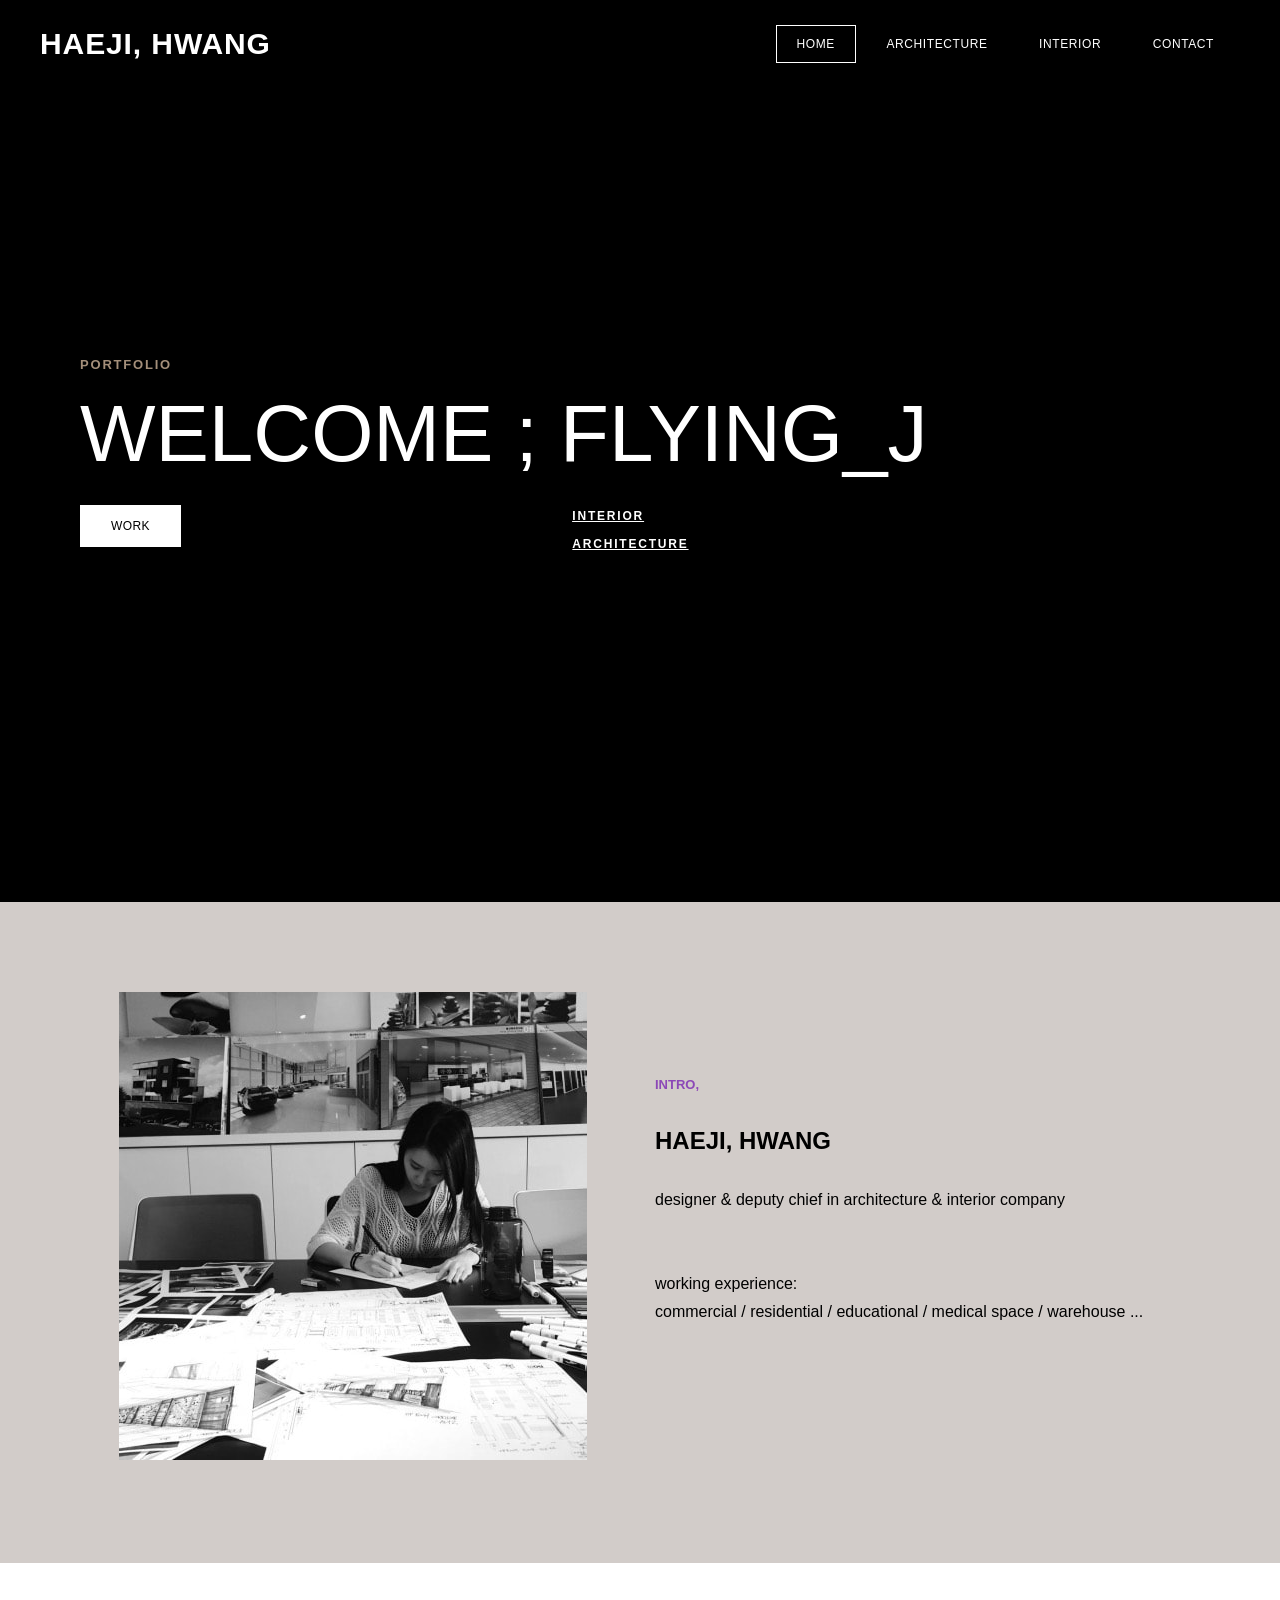
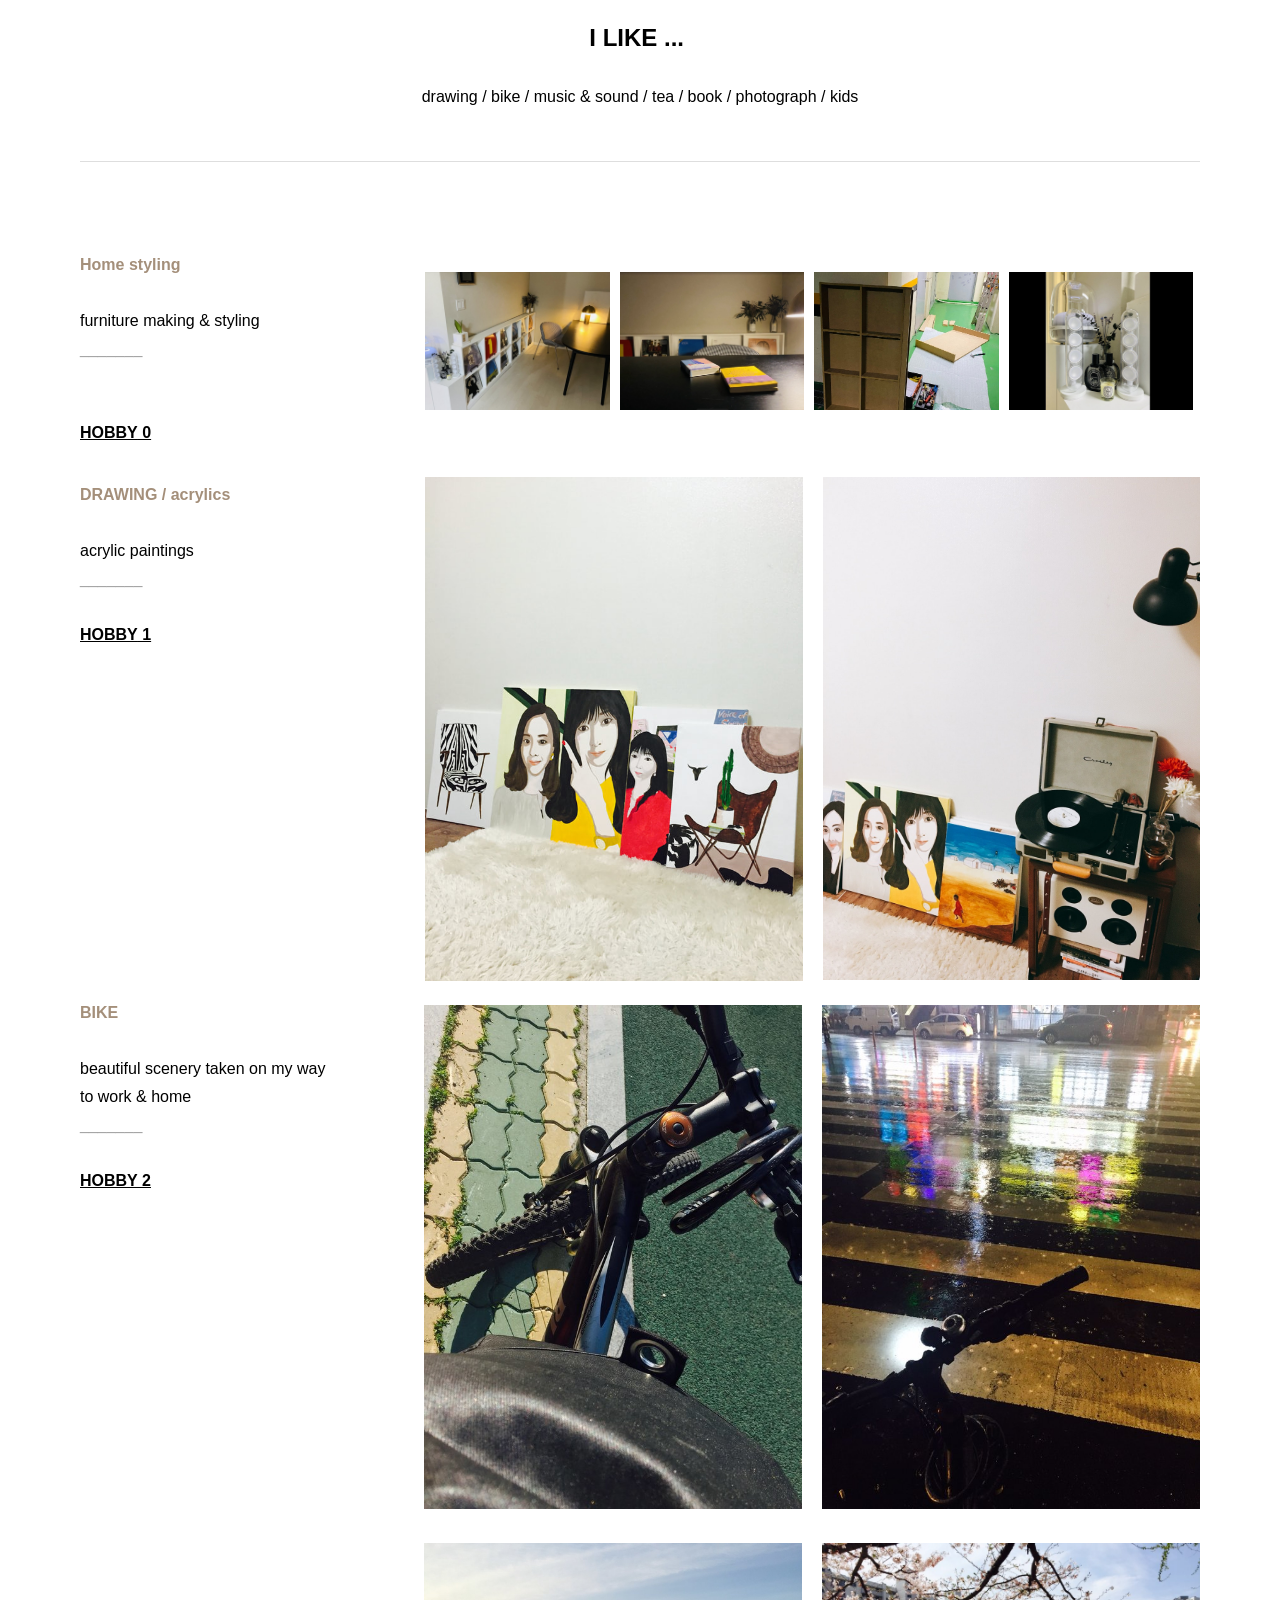
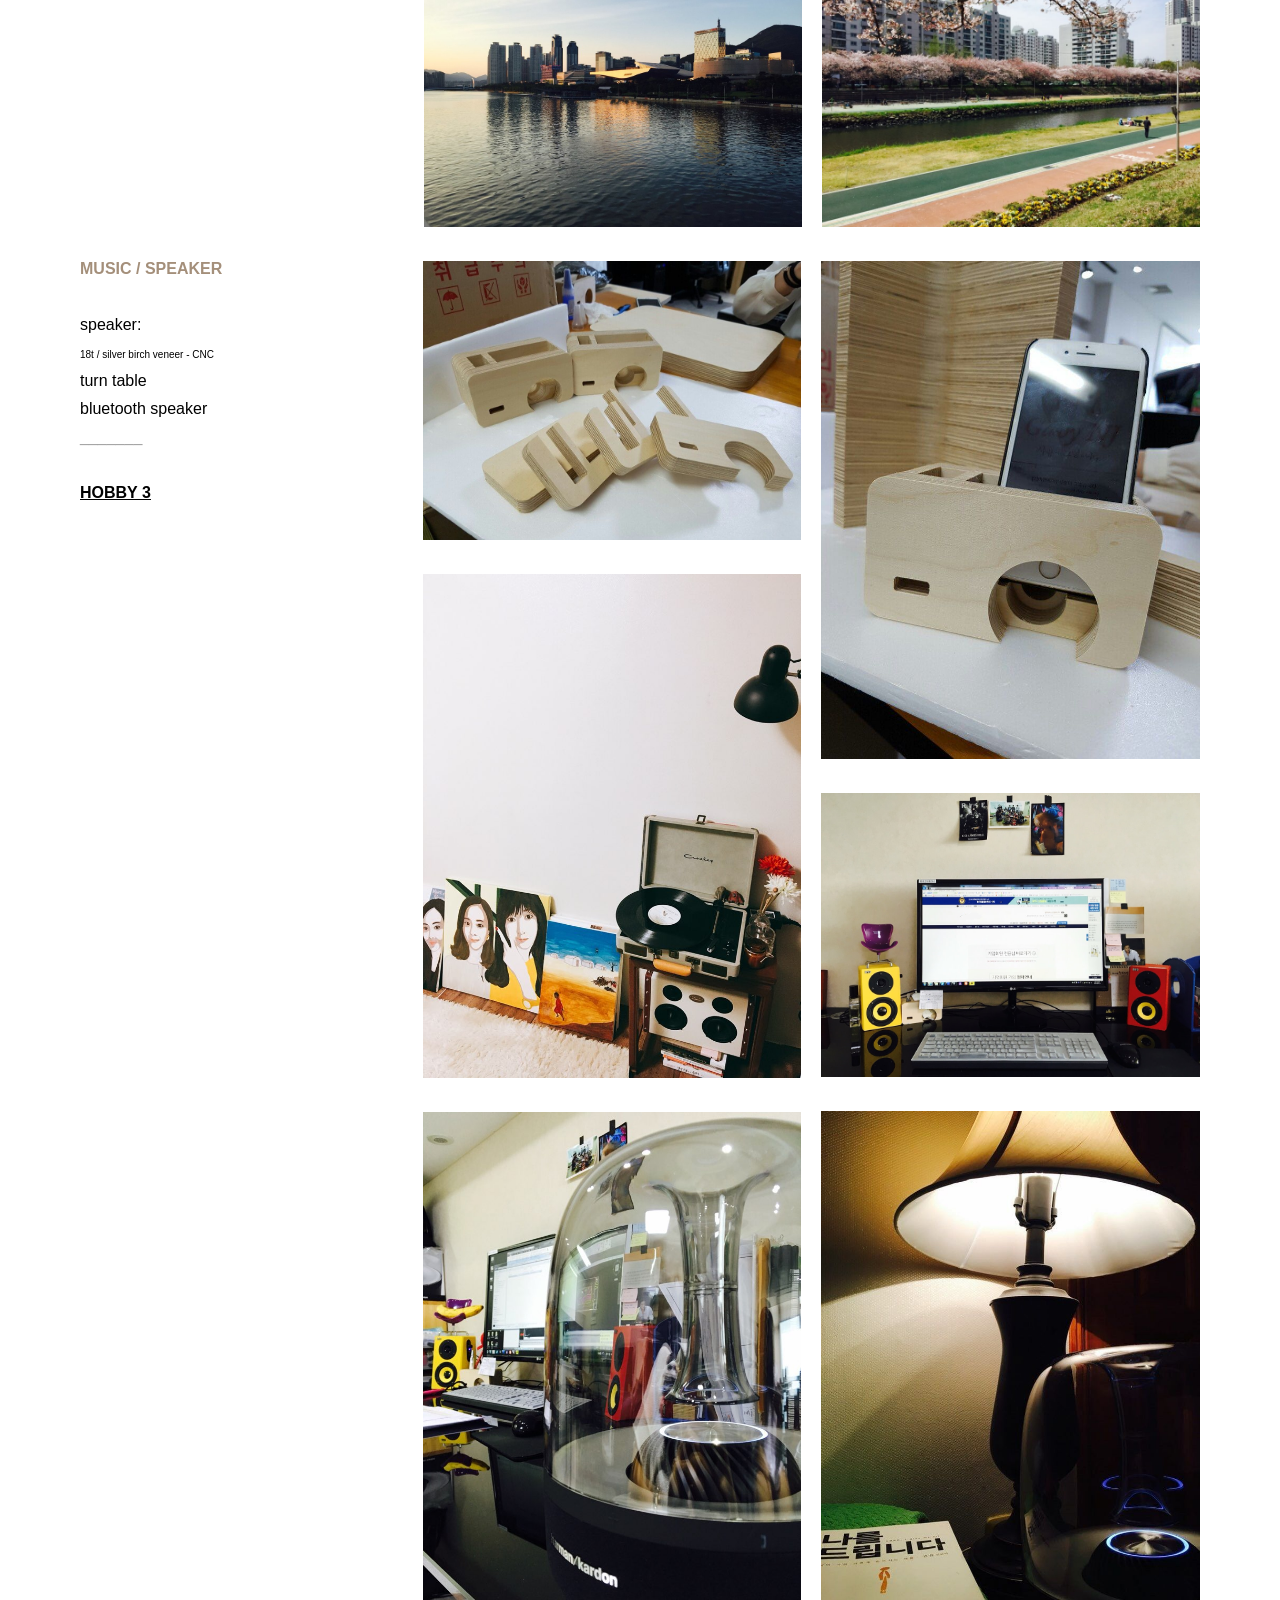
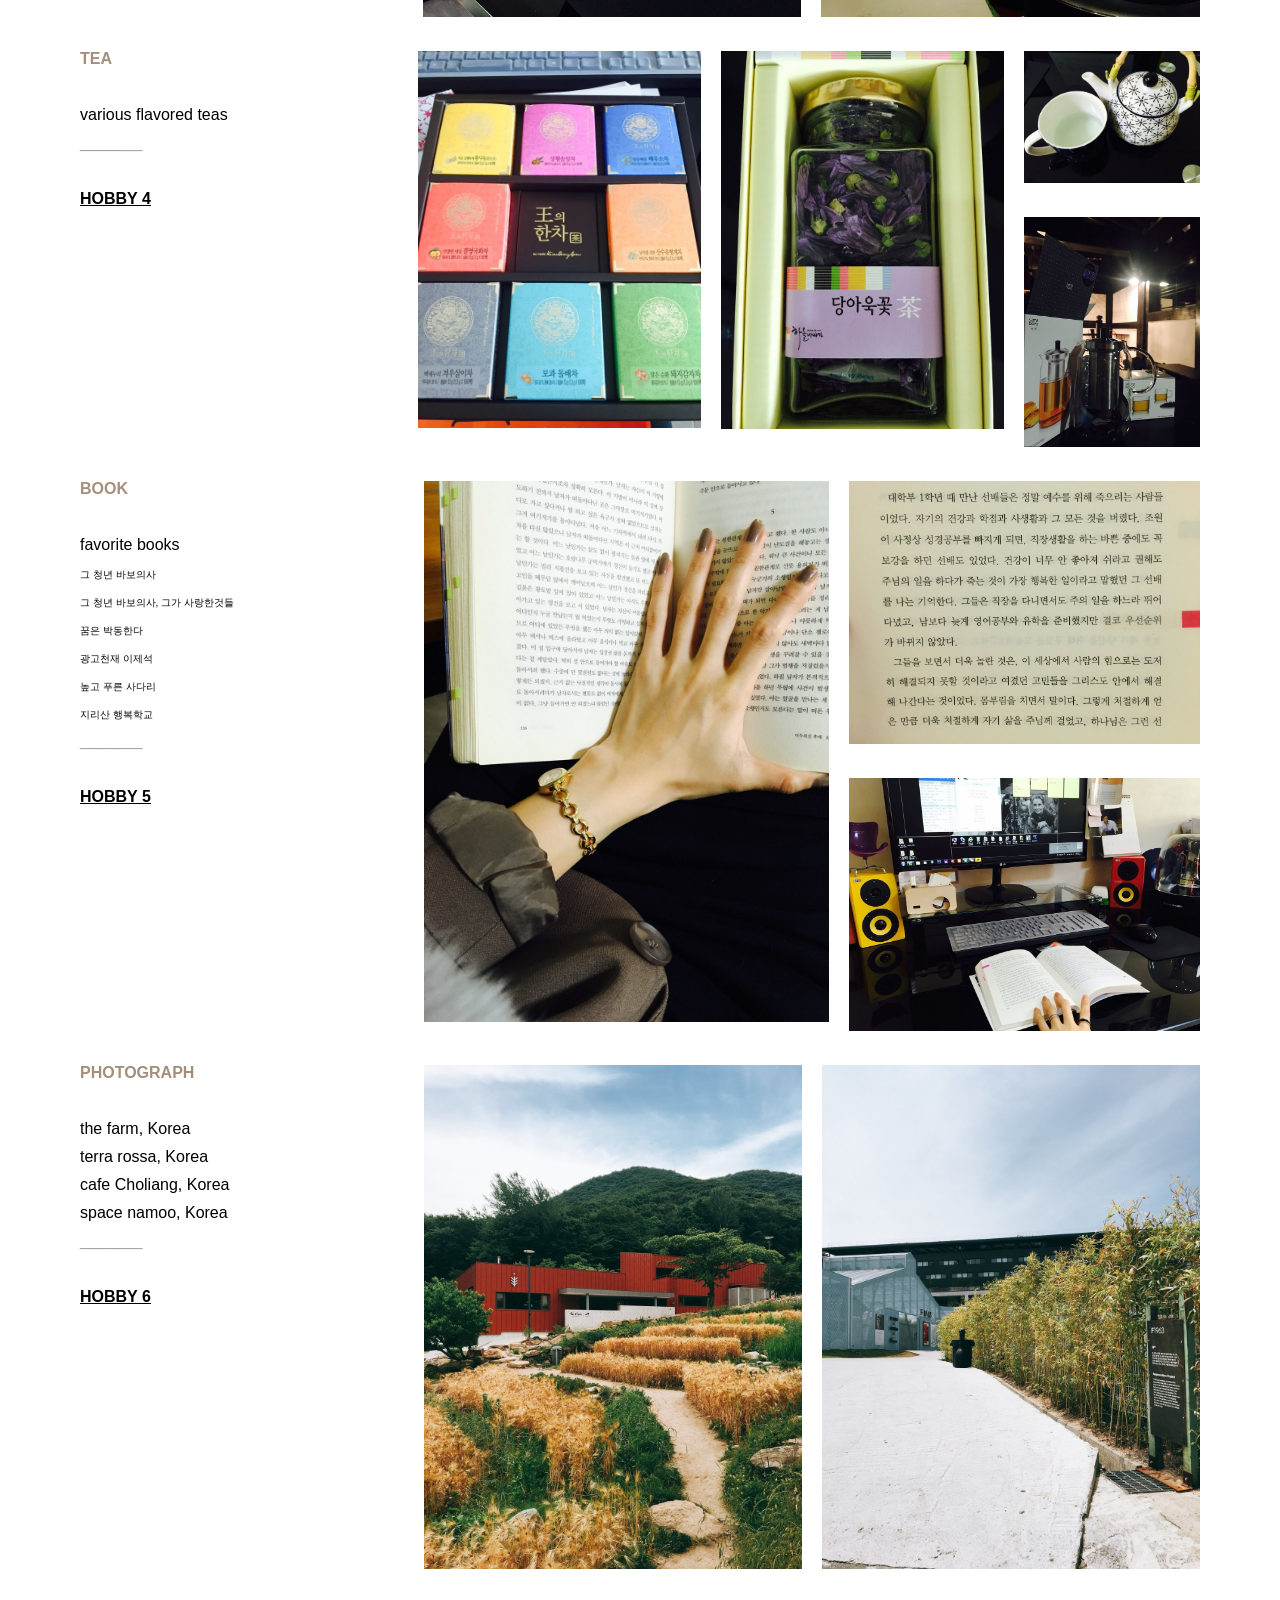
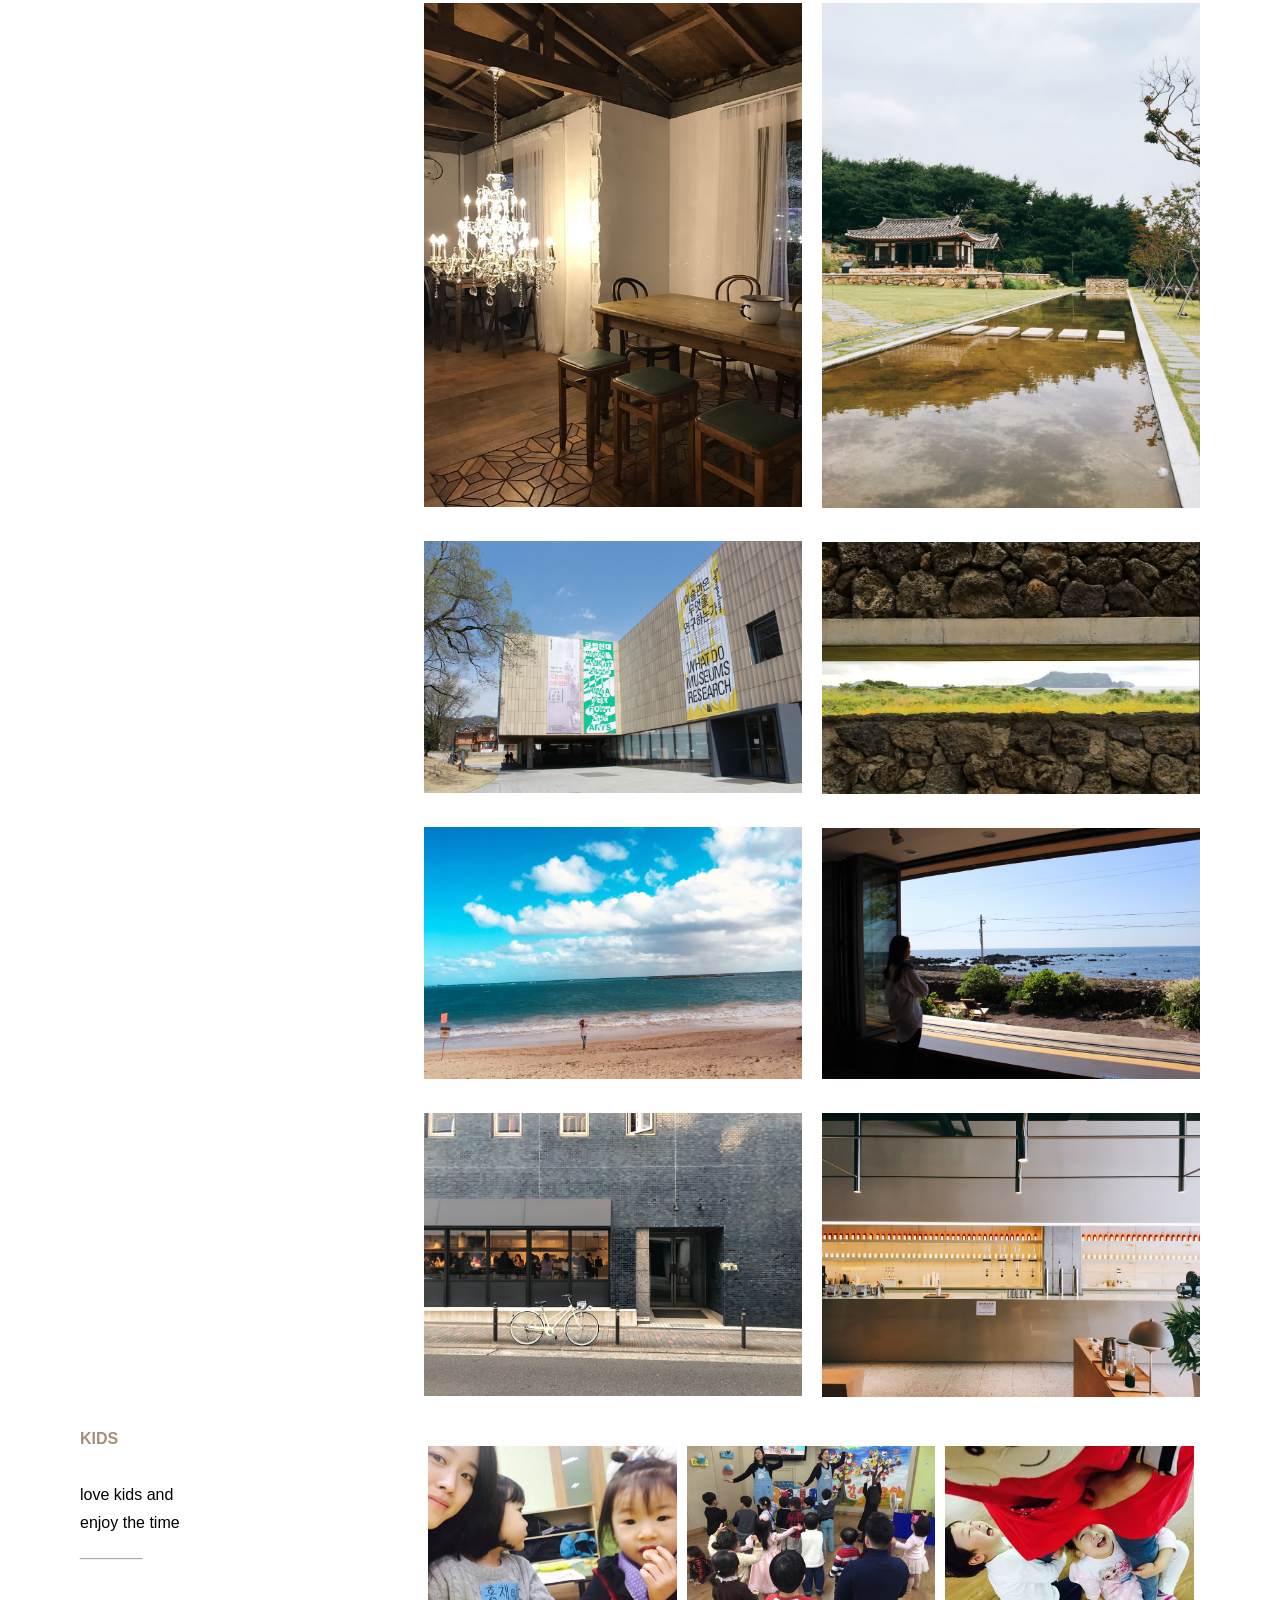
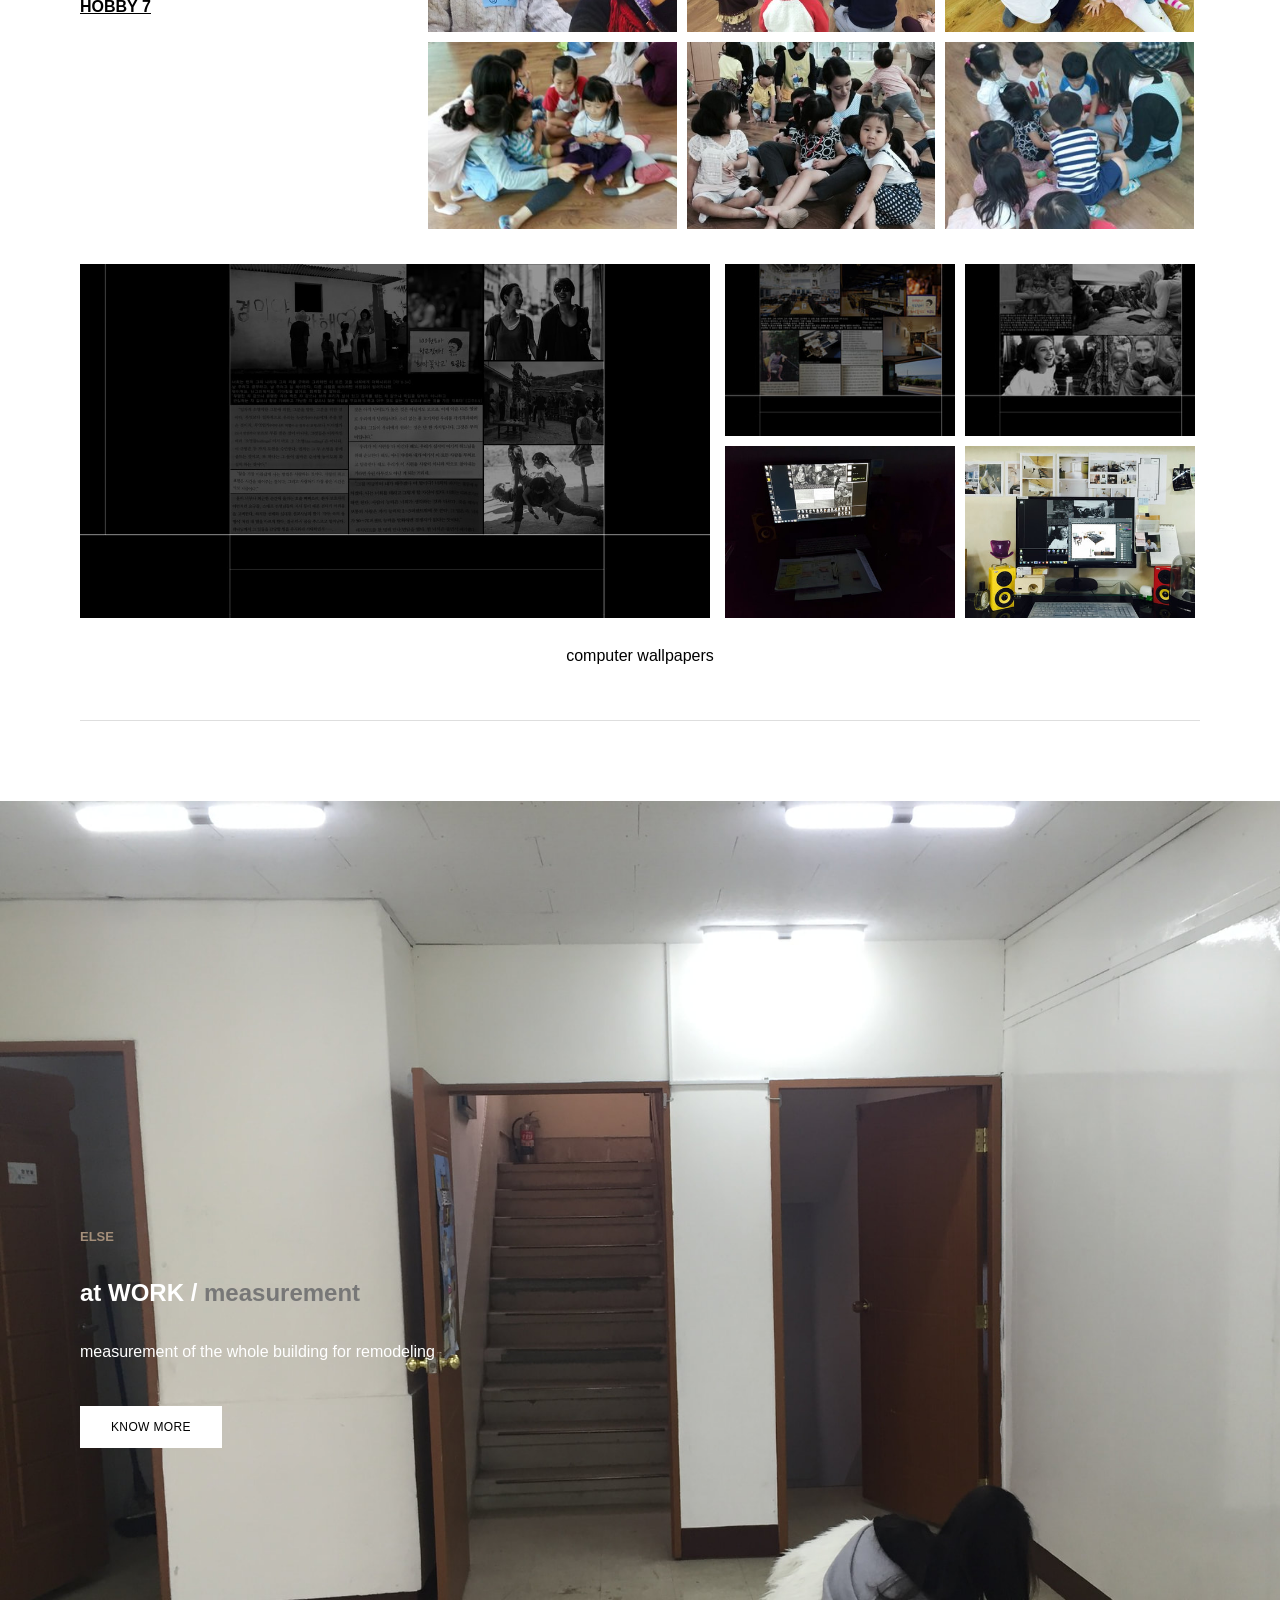
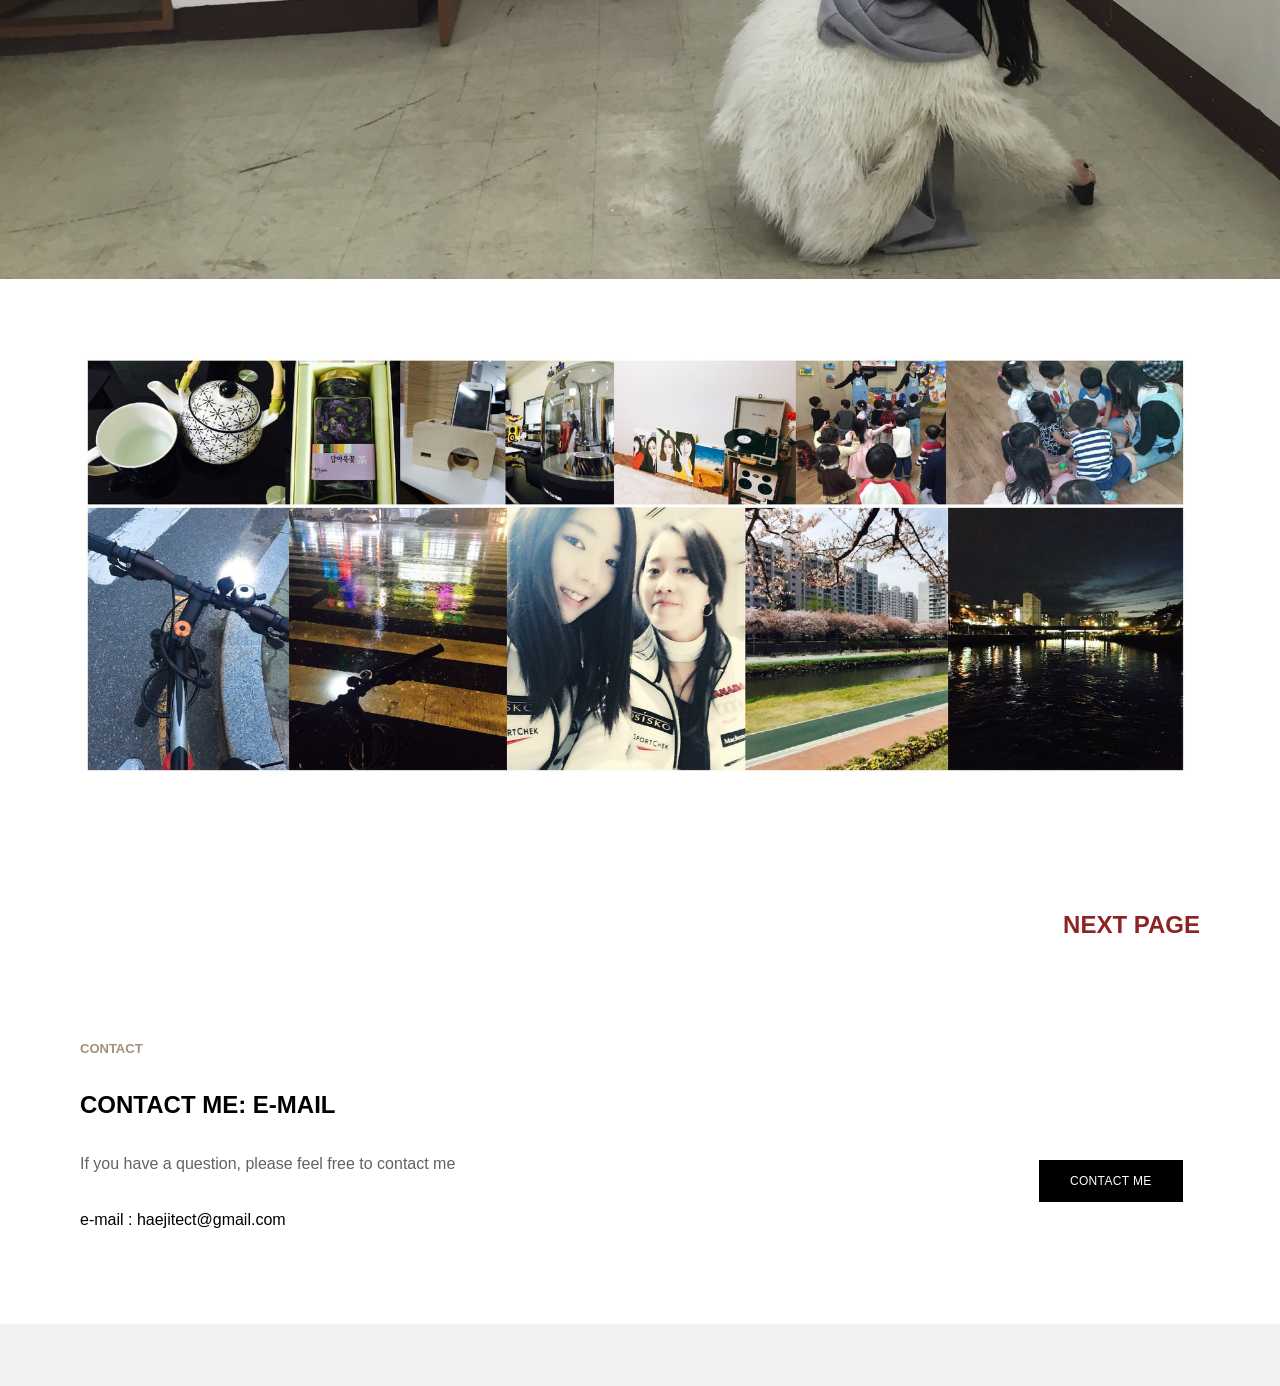
==== index.html @ 8cfbadc6 "Update index.html" ====
<!DOCTYPE html>
<html lang="ko"><head>
		<title>Haeji, Hwang - Home</title><meta property="og:site_name" content="Haeji, Hwang">
<meta property="og:title" content="Haeji, Hwang">
<meta property="og:description" content="designer &amp; deputy chief in architecture &amp; interior company working experience: ​commercial / residential / educational / medical space / warehouse ...">
<meta property="og:image" content=".home_files/kakaotalk-20171206-010537122_orig.jpg">
<meta property="og:image" content=".home_files/20230609-131432.jpg">
<meta property="og:image" content=".home_files/20230609-131356.jpg">
<meta property="og:image" content=".home_files/20230609-131205.jpg">
<meta property="og:image" content=".home_files/20230615-115909.jpg">
<meta property="og:image" content=".home_files/p20160507-031230742-9206709e-622d-4af8-93f5-f662145e155d_orig.jpg">
<meta property="og:image" content=".home_files/p20170519-210540062-6226c9d6-f074-4d0b-bd31-2254363be9de_orig.jpg">
<meta property="og:image" content=".home_files/kakaotalk-moim-4ymps261omrnkduik3desujwgwoenw_orig.jpg">
<meta property="og:image" content=".home_files/kakaotalk-moim-4ymps261omrnkduik3desujwgwn04y_orig.jpg">
<meta property="og:image" content=".home_files/kakaotalk-moim-4ymps261omrnkduik3desujwgw6m9k_orig.jpg">
<meta property="og:url" content="https://haejihwang.github.io/">


<meta http-equiv="Content-Type" content="text/html; charset=UTF-8">
  <meta name="viewport" content="width=device-width, initial-scale=1.0">

		
		<link id="wsite-base-style" rel="stylesheet" type="text/css" href="home_files/sites_9gwh.css">
<link rel="stylesheet" type="text/css" href="home_files/fancybox_9gwh.css">
<link rel="stylesheet" type="text/css" href="home_files/social-icons_9gwh.css" media="screen,projection">
<link rel="stylesheet" type="text/css" href="home_files/main_style_9gwh.css" title="wsite-theme-css">
<link href="home_files/font_9gwh.css" rel="stylesheet" type="text/css">

<style type="text/css">
.wsite-elements.wsite-not-footer:not(.wsite-header-elements) div.paragraph, .wsite-elements.wsite-not-footer:not(.wsite-header-elements) p, .wsite-elements.wsite-not-footer:not(.wsite-header-elements) .product-block .product-title, .wsite-elements.wsite-not-footer:not(.wsite-header-elements) .product-description, .wsite-elements.wsite-not-footer:not(.wsite-header-elements) .wsite-form-field label, .wsite-elements.wsite-not-footer:not(.wsite-header-elements) .wsite-form-field label, #wsite-content div.paragraph, #wsite-content p, #wsite-content .product-block .product-title, #wsite-content .product-description, #wsite-content .wsite-form-field label, #wsite-content .wsite-form-field label, .blog-sidebar div.paragraph, .blog-sidebar p, .blog-sidebar .wsite-form-field label, .blog-sidebar .wsite-form-field label {}
#wsite-content div.paragraph, #wsite-content p, #wsite-content .product-block .product-title, #wsite-content .product-description, #wsite-content .wsite-form-field label, #wsite-content .wsite-form-field label, .blog-sidebar div.paragraph, .blog-sidebar p, .blog-sidebar .wsite-form-field label, .blog-sidebar .wsite-form-field label {}
.wsite-elements.wsite-footer div.paragraph, .wsite-elements.wsite-footer p, .wsite-elements.wsite-footer .product-block .product-title, .wsite-elements.wsite-footer .product-description, .wsite-elements.wsite-footer .wsite-form-field label, .wsite-elements.wsite-footer .wsite-form-field label{}
.wsite-elements.wsite-not-footer:not(.wsite-header-elements) h2, .wsite-elements.wsite-not-footer:not(.wsite-header-elements) .product-long .product-title, .wsite-elements.wsite-not-footer:not(.wsite-header-elements) .product-large .product-title, .wsite-elements.wsite-not-footer:not(.wsite-header-elements) .product-small .product-title, #wsite-content h2, #wsite-content .product-long .product-title, #wsite-content .product-large .product-title, #wsite-content .product-small .product-title, .blog-sidebar h2 {}
#wsite-content h2, #wsite-content .product-long .product-title, #wsite-content .product-large .product-title, #wsite-content .product-small .product-title, .blog-sidebar h2 {}
.wsite-elements.wsite-footer h2, .wsite-elements.wsite-footer .product-long .product-title, .wsite-elements.wsite-footer .product-large .product-title, .wsite-elements.wsite-footer .product-small .product-title{}
#wsite-title {}
.wsite-menu-default a {}
.wsite-menu a {}
.wsite-image div, .wsite-caption {}
.galleryCaptionInnerText {}
.fancybox-title {}
.wslide-caption-text {}
.wsite-phone {}
.wsite-headline,.wsite-header-section .wsite-content-title {}
.wsite-headline-paragraph,.wsite-header-section .paragraph {}
.wsite-button-inner {}
.wsite-not-footer blockquote {}
.wsite-footer blockquote {}
.blog-header h2 a {}
#wsite-content h2.wsite-product-title {}
.wsite-product .wsite-product-price a {}
@media screen and (min-width: 767px) {.wsite-elements.wsite-not-footer:not(.wsite-header-elements) div.paragraph, .wsite-elements.wsite-not-footer:not(.wsite-header-elements) p, .wsite-elements.wsite-not-footer:not(.wsite-header-elements) .product-block .product-title, .wsite-elements.wsite-not-footer:not(.wsite-header-elements) .product-description, .wsite-elements.wsite-not-footer:not(.wsite-header-elements) .wsite-form-field label, .wsite-elements.wsite-not-footer:not(.wsite-header-elements) .wsite-form-field label, #wsite-content div.paragraph, #wsite-content p, #wsite-content .product-block .product-title, #wsite-content .product-description, #wsite-content .wsite-form-field label, #wsite-content .wsite-form-field label, .blog-sidebar div.paragraph, .blog-sidebar p, .blog-sidebar .wsite-form-field label, .blog-sidebar .wsite-form-field label {font-size:16px !important;}
#wsite-content div.paragraph, #wsite-content p, #wsite-content .product-block .product-title, #wsite-content .product-description, #wsite-content .wsite-form-field label, #wsite-content .wsite-form-field label, .blog-sidebar div.paragraph, .blog-sidebar p, .blog-sidebar .wsite-form-field label, .blog-sidebar .wsite-form-field label {}
.wsite-elements.wsite-footer div.paragraph, .wsite-elements.wsite-footer p, .wsite-elements.wsite-footer .product-block .product-title, .wsite-elements.wsite-footer .product-description, .wsite-elements.wsite-footer .wsite-form-field label, .wsite-elements.wsite-footer .wsite-form-field label{}
.wsite-elements.wsite-not-footer:not(.wsite-header-elements) h2, .wsite-elements.wsite-not-footer:not(.wsite-header-elements) .product-long .product-title, .wsite-elements.wsite-not-footer:not(.wsite-header-elements) .product-large .product-title, .wsite-elements.wsite-not-footer:not(.wsite-header-elements) .product-small .product-title, #wsite-content h2, #wsite-content .product-long .product-title, #wsite-content .product-large .product-title, #wsite-content .product-small .product-title, .blog-sidebar h2 {}
#wsite-content h2, #wsite-content .product-long .product-title, #wsite-content .product-large .product-title, #wsite-content .product-small .product-title, .blog-sidebar h2 {}
.wsite-elements.wsite-footer h2, .wsite-elements.wsite-footer .product-long .product-title, .wsite-elements.wsite-footer .product-large .product-title, .wsite-elements.wsite-footer .product-small .product-title{}
#wsite-title {}
.wsite-menu-default a {}
.wsite-menu a {}
.wsite-image div, .wsite-caption {}
.galleryCaptionInnerText {}
.fancybox-title {}
.wslide-caption-text {}
.wsite-phone {}
.wsite-headline,.wsite-header-section .wsite-content-title {}
.wsite-headline-paragraph,.wsite-header-section .paragraph {}
.wsite-button-inner {}
.wsite-not-footer blockquote {}
.wsite-footer blockquote {}
.blog-header h2 a {}
#wsite-content h2.wsite-product-title {}
.wsite-product .wsite-product-price a {}
}</style>

		<script src="home_files/templateArtifacts_9gwh.js"></script>
<script async="" src="home_files/snowday262_9gwh.js"></script><script type="text/javascript" async="" src="home_files/ga_9gwh.js"></script><script>
var STYLE_PREFIX = 'wsite';
</script>
<script src="home_files/jquery-1.8.3.min_9gwh.js"></script>

<script type="text/javascript" src="home_files/stl_9gwh.js"></script>
<script src="home_files/main_9gwh.js"></script><script type="text/javascript">
		function initCustomerAccountsModels() {
					(function(){_W.setup_rpc({"url":"\/ajax\/api\/JsonRPC\/CustomerAccounts\/","actions":{"CustomerAccounts":[{"name":"login","len":2,"multiple":false,"standalone":false},{"name":"logout","len":0,"multiple":false,"standalone":false},{"name":"getSessionDetails","len":0,"multiple":false,"standalone":false},{"name":"getAccountDetails","len":0,"multiple":false,"standalone":false},{"name":"getOrders","len":0,"multiple":false,"standalone":false},{"name":"register","len":4,"multiple":false,"standalone":false},{"name":"emailExists","len":1,"multiple":false,"standalone":false},{"name":"passwordReset","len":1,"multiple":false,"standalone":false},{"name":"passwordUpdate","len":3,"multiple":false,"standalone":false},{"name":"validateSession","len":1,"multiple":false,"standalone":false}]},"namespace":"_W.CustomerAccounts.RPC"});
_W.setup_model_rpc({"rpc_namespace":"_W.CustomerAccounts.RPC","model_namespace":"_W.CustomerAccounts.BackboneModelData","collection_namespace":"_W.CustomerAccounts.BackboneCollectionData","bootstrap_namespace":"_W.CustomerAccounts.BackboneBootstrap","models":{"CustomerAccounts":{"_class":"CustomerAccounts.Model.CustomerAccounts","defaults":null,"validation":null,"types":null,"idAttribute":null,"keydefs":null}},"collections":{"CustomerAccounts":{"_class":"CustomerAccounts.Collection.CustomerAccounts"}},"bootstrap":[]});
})();
		}
		if(document.createEvent && document.addEventListener) {
			var initEvt = document.createEvent('Event');
			initEvt.initEvent('customerAccountsModelsInitialized', true, false);
			document.dispatchEvent(initEvt);
		} else if(document.documentElement.initCustomerAccountsModels === 0){
			document.documentElement.initCustomerAccountsModels++
		}
		</script>

		
		
	<style type="text/css">.customer-accounts-app__body[data-v-07eff8e1]{width:100%}.customer-accounts-app__modal-wrapper[data-v-07eff8e1]{position:fixed;top:0;left:0;width:100vw;height:100vh;z-index:17;display:flex;flex-direction:column;justify-content:center;align-items:center;background:rgba(0,0,0,.25)}.customer-accounts-app__modal[data-v-07eff8e1]{width:580px;box-sizing:border-box;max-height:100%;min-height:415px;overflow-y:auto;z-index:18;padding:24px;background:#fff;display:flex}.wsite-theme-dark .customer-accounts-app__modal-wrapper[data-v-07eff8e1]{background:hsla(0,0%,100%,.25)}.wsite-theme-dark .customer-accounts-app__modal[data-v-07eff8e1]{background:#000}@media (max-width:750px){.customer-accounts-app__modal[data-v-07eff8e1]{width:100%;height:100%}}</style><style type="text/css">.loading[data-v-3519d388]{display:flex;width:100%;align-items:center;justify-content:center;margin:15px 0}</style><style type="text/css">.page-header__wrapper[data-v-81ca95b4]{display:flex;flex-direction:row;align-items:center;justify-content:space-between}.page-header__text[data-v-81ca95b4]{margin:0 32px 0 0}.page-header__divider[data-v-81ca95b4]{height:1px;width:100%;margin:24px 0;background:rgba(0,0,0,.1)}</style><style type="text/css">.form-field[data-v-29b796a4]{margin:16px 0}.form-field__label[data-v-29b796a4]{display:flex;flex-direction:column}.form-field__title[data-v-29b796a4]{margin-bottom:8px;font-size:90%;color:#3b526d}.wsite-theme-dark .form-field__title[data-v-29b796a4]{color:#dfe6ee}.form-field__error[data-v-29b796a4]{margin-top:14px}</style><style type="text/css">.field-error[data-v-1c00ebfa]{color:#ff2825}</style><style type="text/css">.form-instructions[data-v-57a288ec]{margin-bottom:24px}</style><style type="text/css">.site-input[data-v-cbc6ea64]{border:1px solid #dbdbdb;padding:8px;border-radius:2px}.site-input__is-invalid[data-v-cbc6ea64]{border:1px solid #ff2825}</style><style type="text/css">.actions-row[data-v-4932eaa4]{margin-top:24px;display:flex;flex-direction:row;justify-content:space-between;align-items:center}.actions-row div[data-v-4932eaa4]:first-child{margin-right:16px}</style><style type="text/css">.back-button[data-v-9298a980]{display:flex;flex-direction:row;align-items:center}.back-button__icon[data-v-9298a980]{margin:0 8px 0 0}</style><style type="text/css">p[data-v-0770d94c]{font-weight:700}.order-confirmation__checkbox[data-v-0770d94c]{margin-right:6px}.order-confirmation__success-message[data-v-0770d94c]{display:flex;flex-direction:row;align-items:center}</style><style type="text/css">.register__privacy-policy[data-v-4f309485]{margin:24px 0;font-size:small}</style><style type="text/css">.customer-accounts-app__body[data-v-2752a12c]{width:100%}.customer-accounts-app__modal-wrapper[data-v-2752a12c]{position:fixed;top:0;left:0;width:100vw;height:100vh;z-index:17;display:flex;flex-direction:column;justify-content:center;align-items:center;background:rgba(0,0,0,.25)}.customer-accounts-app__modal[data-v-2752a12c]{width:580px;box-sizing:border-box;max-height:100%;min-height:415px;overflow-y:auto;z-index:18;padding:24px;background:#fff;display:flex}.wsite-theme-dark .customer-accounts-app__modal-wrapper[data-v-2752a12c]{background:hsla(0,0%,100%,.25)}.wsite-theme-dark .customer-accounts-app__modal[data-v-2752a12c]{background:#000}@media (max-width:600px){.customer-accounts-app__modal[data-v-2752a12c]{width:100%;height:100%}}</style><style type="text/css">.account-details__wrapper[data-v-29f64e05]{width:100%}.account-details__group[data-v-29f64e05]{margin-bottom:24px;text-align:left}.account-details__table-container[data-v-29f64e05]{overflow:auto}.account-details__title[data-v-29f64e05]{text-align:left;margin-bottom:6px}.account-details__log-out[data-v-29f64e05]{cursor:pointer}.account-details__error[data-v-29f64e05]{margin:36px 0;text-align:left}.error[data-v-29f64e05]{color:#ff2825}</style><style type="text/css">.section-header__wrapper[data-v-6d7d03a4]{display:flex;flex-direction:row;align-items:center;justify-content:space-between}.section-header__text[data-v-6d7d03a4]{margin:24px 0}</style><style type="text/css">.empty-content-area__container[data-v-498ccaa4]{display:flex;flex-direction:row;align-items:center;justify-content:center;margin-bottom:32px;width:100%;min-height:80px;background:#f2f2f2}.wsite-theme-dark .empty-content-area__container[data-v-498ccaa4]{background:#000}</style><style type="text/css">.order-details__table[data-v-3e08a283]{width:100%;margin-top:12px;margin-bottom:36px;empty-cells:show;border-collapse:collapse;border-spacing:0;border:none}.order-details__table th[data-v-3e08a283]{margin:0;padding:16px;text-align:left;background:#f2f2f2}.wsite-theme-dark .order-details__table th[data-v-3e08a283]{background:#000}.order-details__table td[data-v-3e08a283]{margin:0;padding:16px;text-align:left}</style><style type="text/css">.shipping-address__wrapper[data-v-7d842472]{text-align:left;width:100%}</style><style type="text/css">.reset-password__link[data-v-1b4ea0c2]{cursor:pointer}</style><link href="home_files/free-footer-v3_9gwh.css" rel="stylesheet"></head>
	<body class="header-page  wsite-page-index  full-width-body-off header-overlay-on alt-nav-off  wsite-theme-light fade-in" style="min-height: 100%; position: relative; height: auto !important; padding-bottom: 62px !important;"><div class="wrapper">
    <div class="birdseye-header">
      <div class="nav-wrap">
        <div class="container">
          <div class="logo"><span class="wsite-logo">

	<a href="./">
	
	<span id="wsite-title">Haeji, Hwang</span>
	
	</a>

</span></div>
          <div class="nav desktop-nav"><ul class="wsite-menu-default">
		<li id="active" class="wsite-menu-item-wrap   wsite-nav-1" style="position: relative;">
			<a href="./" class="wsite-menu-item" style="position: relative;">
				Home
			</a>
			
		</li>
		<li id="pg457174215685362698" class="wsite-menu-item-wrap   wsite-nav-2" style="position: relative;">
			<a href="ARCHITECTURE.html" class="wsite-menu-item" style="position: relative;">
				ARCHITECTURE
			</a>
			
		</li>
		<li id="pg493996318677350636" class="wsite-menu-item-wrap   wsite-nav-3" style="position: relative;">
			<a href="INTERIOR.html" class="wsite-menu-item" style="position: relative;">
				INTERIOR
			</a>
			
		</li>
		<li id="pg342790746690784996" class="wsite-menu-item-wrap   wsite-nav-4" style="position: relative;">
			<a href="CONTACT.html" class="wsite-menu-item" style="position: relative;">
				Contact
			</a>
			
		</li>
</ul>
</div>
          <a class="hamburger" aria-label="Menu" href="#"><span></span></a>
        </div>
      </div>
    <div id="wsite-menus"></div></div>

    <div class="banner-wrap">
      <div class="wsite-elements wsite-not-footer wsite-header-elements">
	<div class="wsite-section-wrap">
	<div class="wsite-section wsite-header-section wsite-section-bg-image wsite-section-effect-reveal" style="height: 902px;vertical-align: middle;background-image: url(&quot;home_files/419245244.jpg&quot;) ;background-repeat: no-repeat ;background-position: undefined undefined ;background-size: 100% ;background-color: transparent ;background-size: cover;">
		<div class="wsite-section-content">
			
          <div class="container" style="padding-top: 88px;">
            <div class="banner">
				<div class="wsite-section-elements">
					<div class="paragraph" style="text-align:left;; visibility: visible;  -webkit-transform: translateY(0) scale(1); opacity: 1;transform: translateY(0) scale(1); opacity: 1;-webkit-transition: all, -webkit-transform 0.7s ease-in 0.8s, opacity 0.7s ease-in 0.8s; transition: all, transform 0.7s ease-in 0.8s, opacity 0.7s ease-in 0.8s; " data-sr-id="2"><span style="color:rgb(164, 143, 122); font-weight:700"><font size="2">PORTFOLIO</font></span></div>

<h2 class="wsite-content-title" style="text-align:left;; visibility: visible;  -webkit-transform: translateY(0) scale(1); opacity: 1;transform: translateY(0) scale(1); opacity: 1;-webkit-transition: all, -webkit-transform 0.7s ease-in 0.8s, opacity 0.7s ease-in 0.8s; transition: all, transform 0.7s ease-in 0.8s, opacity 0.7s ease-in 0.8s; " data-sr-id="3">WELCOME ; FLYING_J</h2>

<div class="" data-sr-id="4" style="; visibility: visible;  -webkit-transform: translateY(0) scale(1); opacity: 1;transform: translateY(0) scale(1); opacity: 1;-webkit-transition: all, -webkit-transform 0.7s ease-in 0.8s, opacity 0.7s ease-in 0.8s; transition: all, transform 0.7s ease-in 0.8s, opacity 0.7s ease-in 0.8s; "><div class="wsite-multicol"><div class="wsite-multicol-table-wrap" style="margin:0 -15px;">
	<table class="wsite-multicol-table">
		<tbody class="wsite-multicol-tbody">
			<tr class="wsite-multicol-tr">
				<td class="wsite-multicol-col" style="width:42.434782608696%; padding:0 15px;">
					
						

<div style="text-align:left;"><div style="height: 10px; overflow: hidden;"></div>
<a class="wsite-button wsite-button-large wsite-button-highlight" href="ARCHITECTURE.html">
<span class="wsite-button-inner">work</span>
</a>
<div style="height: 10px; overflow: hidden;"></div></div>


					
				</td>				<td class="wsite-multicol-col" style="width:57.565217391304%; padding:0 15px;">
					
						

<div class="paragraph" style="text-align:left;"><u><a href="INTERIOR.html">INTERIOR</a></u></div>

<div class="paragraph" style="text-align:left;"><a href="ARCHITECTURE.html">ARCHITECTURE</a></div>


					
				</td>			</tr>
		</tbody>
	</table>
</div></div></div>
				</div>
			</div>
          </div>
      
		</div>
		<div class=""></div>
	</div>
</div>

</div>

    </div>

    <div class="main-wrap">
      <div id="wsite-content" class="wsite-elements wsite-not-footer">
	<div class="wsite-section-wrap">
	<div class="wsite-section wsite-body-section wsite-section-bg-color wsite-background-1" style="height: 661px;background-color: #d2ccc9;background-image: none;">
		<div class="wsite-section-content">
          <div class="container">
			<div class="wsite-section-elements">
				<div><div class="wsite-multicol"><div class="wsite-multicol-table-wrap" style="margin:0 -15px;">
	<table class="wsite-multicol-table">
		<tbody class="wsite-multicol-tbody">
			<tr class="wsite-multicol-tr">
				<td class="wsite-multicol-col" style="width:50%; padding:0 15px;">
					
						

<div><div class="wsite-image wsite-image-border-none " style="padding-top:10px;padding-bottom:10px;margin-left:0px;margin-right:0px;text-align:center">
<a>
<img src="home_files/kakaotalk-20171206-010537122_orig_9gwh.jpg" alt="Picture" style="width:auto;max-width:100%">
</a>
<div style="display:block;font-size:90%"></div>
</div></div>


					
				</td>				<td class="wsite-multicol-col" style="width:50%; padding:0 15px;">
					
						

<div class="wsite-spacer" style="height:84px;"></div>

<h2 class="wsite-content-title"><font size="3"><font><font size="2" color="#8c48b7">INTRO,</font></font></font></h2>

<h2 class="wsite-content-title">HAEJI, HWANG</h2>

<div class="paragraph">designer &amp; deputy chief in architecture &amp; interior company<br><br><br>working experience:<br>​commercial / residential / educational / medical space / warehouse ...<br><br></div>


					
				</td>			</tr>
		</tbody>
	</table>
</div></div></div>
			</div>
		</div>
      </div>

	</div>
</div>
<div class="wsite-section-wrap">
	<div class="wsite-section wsite-body-section wsite-background-2" style="height: auto;">
		<div class="wsite-section-content">
          <div class="container">
			<div class="wsite-section-elements">
				<h2 class="wsite-content-title" style="text-align:center;">I LIKE ...&nbsp;</h2>

<div class="paragraph" style="text-align:center;">drawing / bike / music &amp; sound / tea / book / photograph / kids</div>

<div><div style="height: 20px; overflow: hidden; width: 100%;"></div>
<hr class="styled-hr" style="width:100%;">
<div style="height: 20px; overflow: hidden; width: 100%;"></div></div>

<div class="wsite-spacer" style="height:65px;"></div>

<div><div class="wsite-multicol"><div class="wsite-multicol-table-wrap" style="margin:0 -15px;">
	<table class="wsite-multicol-table">
		<tbody class="wsite-multicol-tbody">
			<tr class="wsite-multicol-tr">
				<td class="wsite-multicol-col" style="width:28.521739130435%; padding:0 15px;">
					
						

<h2 class="wsite-content-title"><font size="3"><font color="#a48f7a">Home styling</font></font></h2>

<div class="paragraph"><span>furniture making &amp; styling<br><font color="#a1a1a1">_______</font></span><br><br><br><u><strong><a href="INTERIOR.html">HOBBY</a>&nbsp;0</strong></u></div>


					
				</td>				<td class="wsite-multicol-col" style="width:71.478260869565%; padding:0 15px;">
					
						

<div><div style="height: 20px; overflow: hidden;"></div>
				<div id="809339868594380126-gallery" class="imageGallery" style="line-height: 0px; padding: 0; margin: 0">
<div id="809339868594380126-imageContainer0" style="float:left;width:24.95%;margin:0;"><div id="809339868594380126-insideImageContainer0" style="position:relative;margin:5px;"><div class="galleryImageHolder" style="position:relative; width:100%; padding:0 0 75%;overflow:hidden;"><div class="galleryInnerImageHolder"><a href=".home_files/20230609-131432_orig.jpg" rel="lightbox[gallery809339868594380126]" class="w-fancybox"><img src="home_files/20230609-131432_9gwh.jpg" class="galleryImage" _width="940" _height="597" style="position:absolute;border:0;width:118.09%;top:0%;left:-9.05%"></a></div></div></div></div><div id="809339868594380126-imageContainer1" style="float:left;width:24.95%;margin:0;"><div id="809339868594380126-insideImageContainer1" style="position:relative;margin:5px;"><div class="galleryImageHolder" style="position:relative; width:100%; padding:0 0 75%;overflow:hidden;"><div class="galleryInnerImageHolder"><a href=".home_files/20230609-131356_orig.jpg" rel="lightbox[gallery809339868594380126]" class="w-fancybox"><img src="home_files/20230609-131356_9gwh.jpg" class="galleryImage" _width="940" _height="597" style="position:absolute;border:0;width:118.09%;top:0%;left:-9.05%"></a></div></div></div></div><div id="809339868594380126-imageContainer2" style="float:left;width:24.95%;margin:0;"><div id="809339868594380126-insideImageContainer2" style="position:relative;margin:5px;"><div class="galleryImageHolder" style="position:relative; width:100%; padding:0 0 75%;overflow:hidden;"><div class="galleryInnerImageHolder"><a href=".home_files/20230609-131205_orig.jpg" rel="lightbox[gallery809339868594380126]" class="w-fancybox"><img src="home_files/20230609-131205_9gwh.jpg" class="galleryImage" _width="546" _height="595" style="position:absolute;border:0;width:100%;top:-22.65%;left:0%"></a></div></div></div></div><div id="809339868594380126-imageContainer3" style="float:left;width:24.95%;margin:0;"><div id="809339868594380126-insideImageContainer3" style="position:relative;margin:5px;"><div class="galleryImageHolder" style="position:relative; width:100%; padding:0 0 75%;overflow:hidden;"><div class="galleryInnerImageHolder"><a href=".home_files/20230615-115909_orig.jpg" rel="lightbox[gallery809339868594380126]" class="w-fancybox"><img src="home_files/20230615-115909_9gwh.jpg" class="galleryImage" _width="1184" _height="638" style="position:absolute;border:0;width:139.18%;top:0%;left:-19.59%"></a></div></div></div></div><span style="display: block; clear: both; height: 0px; overflow: hidden;"></span>
</div>

				<div style="height: 20px; overflow: hidden;"></div></div>


					
				</td>			</tr>
		</tbody>
	</table>
</div></div></div>

<div><div class="wsite-multicol"><div class="wsite-multicol-table-wrap" style="margin:0 -10px;">
	<table class="wsite-multicol-table">
		<tbody class="wsite-multicol-tbody">
			<tr class="wsite-multicol-tr">
				<td class="wsite-multicol-col" style="width:30.076064015411%; padding:0 10px;">
					
						

<h2 class="wsite-content-title"><font size="3"><font color="#a48f7a">DRAWING / acrylics</font></font></h2>

<div class="paragraph"><span>acrylic paintings<br><font color="#a1a1a1">_______</font></span><br><br><u><strong><a href="INTERIOR.html">HOBBY</a>&nbsp;1</strong></u></div>


					
				</td>				<td class="wsite-multicol-col" style="width:35.013610485636%; padding:0 10px;">
					
						

<div><div class="wsite-image wsite-image-border-none " style="padding-top:0px;padding-bottom:0px;margin-left:0px;margin-right:0px;text-align:left">
<a>
<img src="home_files/p20160507-031230742-9206709e-622d-4af8-93f5-f662145e155_9gwh.jpg" alt="Picture" style="width:359;max-width:100%">
</a>
<div style="display:block;font-size:90%"></div>
</div></div>


					
				</td>				<td class="wsite-multicol-col" style="width:34.910325498953%; padding:0 10px;">
					
						

<div><div class="wsite-image wsite-image-border-none " style="padding-top:0px;padding-bottom:0px;margin-left:0px;margin-right:0px;text-align:center">
<a>
<img src="home_files/p20170519-210540062-6226c9d6-f074-4d0b-bd31-2254363be9d_9gwh.jpg" alt="Picture" style="width:377;max-width:100%">
</a>
<div style="display:block;font-size:90%"></div>
</div></div>


					
				</td>			</tr>
		</tbody>
	</table>
</div></div></div>

<div><div class="wsite-multicol"><div class="wsite-multicol-table-wrap" style="margin:0 -10px;">
	<table class="wsite-multicol-table">
		<tbody class="wsite-multicol-tbody">
			<tr class="wsite-multicol-tr">
				<td class="wsite-multicol-col" style="width:30.033359563246%; padding:0 10px;">
					
						

<h2 class="wsite-content-title"><font color="#a48f7a" size="3"><strong>BIKE</strong></font></h2>

<div class="paragraph"><span>beautiful scenery taken on my way<br>to&nbsp;work &amp; home<br><font color="#a1a1a1">_______</font></span><br><br><span><u><strong><a href="INTERIOR.html">HOBBY 2</a></strong></u></span></div>


					
				</td>				<td class="wsite-multicol-col" style="width:34.987315779864%; padding:0 10px;">
					
						

<div><div class="wsite-image wsite-image-border-none " style="padding-top:10px;padding-bottom:10px;margin-left:0;margin-right:0;text-align:center">
<a>
<img src="home_files/kakaotalk-moim-4ymps261omrnkduik3desujwgwoenw_orig_9gwh.jpg" alt="Picture" style="width:auto;max-width:100%">
</a>
<div style="display:block;font-size:90%"></div>
</div></div>

<div><div class="wsite-image wsite-image-border-none " style="padding-top:10px;padding-bottom:10px;margin-left:0;margin-right:0;text-align:center">
<a>
<img src="home_files/kakaotalk-moim-4ymps261omrnkduik3desujwgwn04y_orig_9gwh.jpg" alt="그림" style="width:auto;max-width:100%">
</a>
<div style="display:block;font-size:90%"></div>
</div></div>


					
				</td>				<td class="wsite-multicol-col" style="width:34.97932465689%; padding:0 10px;">
					
						

<div><div class="wsite-image wsite-image-border-none " style="padding-top:10px;padding-bottom:10px;margin-left:0px;margin-right:0px;text-align:right">
<a>
<img src="home_files/kakaotalk-moim-4ymps261omrnkduik3desujwgw6m9k_orig_9gwh.jpg" alt="Picture" style="width:353;max-width:100%">
</a>
<div style="display:block;font-size:90%"></div>
</div></div>

<div><div class="wsite-image wsite-image-border-none " style="padding-top:10px;padding-bottom:10px;margin-left:0;margin-right:0;text-align:center">
<a>
<img src="home_files/kakaotalk-moim-4ymps261omrnkduik3desujwgwsljo_orig_9gwh.jpg" alt="그림" style="width:auto;max-width:100%">
</a>
<div style="display:block;font-size:90%"></div>
</div></div>


					
				</td>			</tr>
		</tbody>
	</table>
</div></div></div>

<div><div class="wsite-multicol"><div class="wsite-multicol-table-wrap" style="margin:0 -10px;">
	<table class="wsite-multicol-table">
		<tbody class="wsite-multicol-tbody">
			<tr class="wsite-multicol-tr">
				<td class="wsite-multicol-col" style="width:29.924837527492%; padding:0 10px;">
					
						

<h2 class="wsite-content-title"><font color="#a48f7a" size="3"><strong>MUSIC / SPEAKER</strong></font></h2>

<div class="paragraph"><span>speaker:&nbsp;<br><font size="1">18t /&nbsp;</font></span><span><font size="1">silver birch veneer&nbsp;- CNC</font><br>turn table<br>bluetooth speaker<br><font color="#a1a1a1">_______</font><br></span><br><span><u><strong><a href="INTERIOR.html">HOBBY 3</a></strong></u></span></div>


					
				</td>				<td class="wsite-multicol-col" style="width:34.985979496584%; padding:0 10px;">
					
						

<div><div class="wsite-image wsite-image-border-none " style="padding-top:10px;padding-bottom:10px;margin-left:0;margin-right:0;text-align:center">
<a>
<img src="home_files/p20160520-165803000-6ad80b8f-48a6-4ed6-a1a9-1de6f74ea5_9gwh.jpeg" alt="그림" style="width:auto;max-width:100%">
</a>
<div style="display:block;font-size:90%"></div>
</div></div>

<div><div class="wsite-image wsite-image-border-none " style="padding-top:10px;padding-bottom:10px;margin-left:0;margin-right:0;text-align:center">
<a>
<img src="home_files/kakaotalk-20171206-191831869_orig_9gwh.jpg" alt="그림" style="width:auto;max-width:100%">
</a>
<div style="display:block;font-size:90%"></div>
</div></div>

<div><div class="wsite-image wsite-image-border-none " style="padding-top:10px;padding-bottom:10px;margin-left:0;margin-right:0;text-align:center">
<a>
<img src="home_files/kakaotalk-20171206-123519882_orig_9gwh.jpg" alt="그림" style="width:auto;max-width:100%">
</a>
<div style="display:block;font-size:90%"></div>
</div></div>


					
				</td>				<td class="wsite-multicol-col" style="width:35.089182975925%; padding:0 10px;">
					
						

<div><div class="wsite-image wsite-image-border-none " style="padding-top:10px;padding-bottom:10px;margin-left:0;margin-right:0;text-align:center">
<a>
<img src="home_files/kakaotalk-20171206-191841781_9gwh.jpeg" alt="그림" style="width:auto;max-width:100%">
</a>
<div style="display:block;font-size:90%"></div>
</div></div>

<div><div class="wsite-image wsite-image-border-none " style="padding-top:10px;padding-bottom:10px;margin-left:0;margin-right:0;text-align:center">
<a>
<img src="home_files/p20160913-104749656-63507b69-d4ba-46eb-81c5-bc86fc6428b_9gwh.jpg" alt="그림" style="width:auto;max-width:100%">
</a>
<div style="display:block;font-size:90%"></div>
</div></div>

<div><div class="wsite-image wsite-image-border-none " style="padding-top:10px;padding-bottom:10px;margin-left:0;margin-right:0;text-align:center">
<a>
<img src="home_files/kakaotalk-20171206-191834388_9gwh.jpeg" alt="그림" style="width:auto;max-width:100%">
</a>
<div style="display:block;font-size:90%"></div>
</div></div>


					
				</td>			</tr>
		</tbody>
	</table>
</div></div></div>

<div><div class="wsite-multicol"><div class="wsite-multicol-table-wrap" style="margin:0 -10px;">
	<table class="wsite-multicol-table">
		<tbody class="wsite-multicol-tbody">
			<tr class="wsite-multicol-tr">
				<td class="wsite-multicol-col" style="width:29.997518200667%; padding:0 10px;">
					
						

<h2 class="wsite-content-title"><font color="#a48f7a" size="3"><strong>TEA</strong></font></h2>

<div class="paragraph"><span>various flavored teas</span><br><span><font color="#a1a1a1">_______</font></span><br><br><span><u><strong><a href="INTERIOR.html">HOBBY 4</a></strong></u></span></div>


					
				</td>				<td class="wsite-multicol-col" style="width:26.698822041143%; padding:0 10px;">
					
						

<div><div class="wsite-image wsite-image-border-none " style="padding-top:10px;padding-bottom:10px;margin-left:0;margin-right:0;text-align:center">
<a>
<img src="home_files/kakaotalk-20171206-191721017_orig_9gwh.jpg" alt="그림" style="width:auto;max-width:100%">
</a>
<div style="display:block;font-size:90%"></div>
</div></div>


					
				</td>				<td class="wsite-multicol-col" style="width:26.70392351755%; padding:0 10px;">
					
						

<div><div class="wsite-image wsite-image-border-none " style="padding-top:10px;padding-bottom:10px;margin-left:0px;margin-right:0px;text-align:center">
<a href=".home_files/kakaotalk-20171206-191730347_orig.jpg" onclick="if (!lightboxLoaded) return false" class="w-fancybox">
<img src="home_files/kakaotalk-20171206-191730347_orig_9gwh.jpg" alt="그림" style="width:auto;max-width:100%">
</a>
<div style="display:block;font-size:90%"></div>
</div></div>


					
				</td>				<td class="wsite-multicol-col" style="width:16.599736240639%; padding:0 10px;">
					
						

<div><div class="wsite-image wsite-image-border-none " style="padding-top:10px;padding-bottom:10px;margin-left:0;margin-right:0;text-align:center">
<a>
<img src="home_files/kakaotalk-20171206-191732487_orig_9gwh.jpg" alt="그림" style="width:auto;max-width:100%">
</a>
<div style="display:block;font-size:90%"></div>
</div></div>

<div><div class="wsite-image wsite-image-border-none " style="padding-top:10px;padding-bottom:10px;margin-left:0;margin-right:0;text-align:center">
<a>
<img src="home_files/p20170929-213141493-e879c717-f188-4948-90a3-89bd77de4f_9gwh.jpeg" alt="그림" style="width:auto;max-width:100%">
</a>
<div style="display:block;font-size:90%"></div>
</div></div>


					
				</td>			</tr>
		</tbody>
	</table>
</div></div></div>

<div><div class="wsite-multicol"><div class="wsite-multicol-table-wrap" style="margin:0 -10px;">
	<table class="wsite-multicol-table">
		<tbody class="wsite-multicol-tbody">
			<tr class="wsite-multicol-tr">
				<td class="wsite-multicol-col" style="width:29.982560078963%; padding:0 10px;">
					
						

<h2 class="wsite-content-title"><font color="#a48f7a" size="3"><strong>BOOK</strong></font></h2>

<div class="paragraph"><span>favorite books<br><font size="1">그 청년 바보의사<br>​그 청년 바보의사,&nbsp;그가 사랑한것들</font></span><br><font size="1">꿈은 박동한다<br>광고천재 이제석<br>높고 푸른 사다리<br>지리산 행복학교</font><br><span><font color="#a1a1a1">_______</font></span><br><br><span><u><strong><a href="INTERIOR.html">HOBBY 5</a></strong></u></span></div>


					
				</td>				<td class="wsite-multicol-col" style="width:37.535122431896%; padding:0 10px;">
					
						

<div><div class="wsite-image wsite-image-border-none " style="padding-top:10px;padding-bottom:10px;margin-left:0;margin-right:0;text-align:center">
<a>
<img src="home_files/p20160926-214803160-f5c7281e-5ad6-44b4-973c-612563f35c8_9gwh.jpg" alt="그림" style="width:auto;max-width:100%">
</a>
<div style="display:block;font-size:90%"></div>
</div></div>


					
				</td>				<td class="wsite-multicol-col" style="width:32.482317489141%; padding:0 10px;">
					
						

<div><div class="wsite-image wsite-image-border-none " style="padding-top:10px;padding-bottom:10px;margin-left:0;margin-right:0;text-align:center">
<a>
<img src="home_files/6_1_orig_9gwh.jpg" alt="그림" style="width:auto;max-width:100%">
</a>
<div style="display:block;font-size:90%"></div>
</div></div>

<div><div class="wsite-image wsite-image-border-none " style="padding-top:10px;padding-bottom:10px;margin-left:0;margin-right:0;text-align:center">
<a>
<img src="home_files/p20170124-114320000-90a97181-7051-4e3f-8f31-ea360641b02_9gwh.jpg" alt="그림" style="width:auto;max-width:100%">
</a>
<div style="display:block;font-size:90%"></div>
</div></div>


					
				</td>			</tr>
		</tbody>
	</table>
</div></div></div>

<div><div class="wsite-multicol"><div class="wsite-multicol-table-wrap" style="margin:0 -10px;">
	<table class="wsite-multicol-table">
		<tbody class="wsite-multicol-tbody">
			<tr class="wsite-multicol-tr">
				<td class="wsite-multicol-col" style="width:30.030959752322%; padding:0 10px;">
					
						

<h2 class="wsite-content-title"><font color="#a48f7a" size="3">PHOTOGRAPH</font></h2>

<div class="paragraph"><span>the farm, Korea</span><br><span>terra rossa, Korea<br>cafe Choliang, Korea<br>space namoo, Korea<br><font color="#a1a1a1">_______</font></span><br><br><span><u><strong><a href="INTERIOR.html">HOBBY 6</a></strong></u></span></div>


					
				</td>				<td class="wsite-multicol-col" style="width:34.984520123839%; padding:0 10px;">
					
						

<div><div class="wsite-image wsite-image-border-none " style="padding-top:10px;padding-bottom:10px;margin-left:0;margin-right:0;text-align:right">
<a>
<img src="home_files/p20170530-163200302-e42bc302-5fc9-4160-a04c-a1a888b675b_9gwh.jpg" alt="그림" style="width:auto;max-width:100%">
</a>
<div style="display:block;font-size:90%"></div>
</div></div>

<div><div class="wsite-image wsite-image-border-none " style="padding-top:10px;padding-bottom:10px;margin-left:0;margin-right:0;text-align:center">
<a>
<img src="home_files/p20171028-232428531-e221438c-8517-4d1c-b517-296e61d2a8d_9gwh.jpg" alt="그림" style="width:auto;max-width:100%">
</a>
<div style="display:block;font-size:90%"></div>
</div></div>

<div><div class="wsite-image wsite-image-border-none " style="padding-top:10px;padding-bottom:10px;margin-left:0;margin-right:0;text-align:center">
<a>
<img src="home_files/img-1048_orig_9gwh.jpg" alt="그림" style="width:auto;max-width:100%">
</a>
<div style="display:block;font-size:90%"></div>
</div></div>

<div><div class="wsite-image wsite-image-border-none " style="padding-top:10px;padding-bottom:10px;margin-left:0;margin-right:0;text-align:center">
<a>
<img src="home_files/img-0660_orig_9gwh.jpg" alt="그림" style="width:auto;max-width:100%">
</a>
<div style="display:block;font-size:90%"></div>
</div></div>

<div><div class="wsite-image wsite-image-border-none " style="padding-top:10px;padding-bottom:10px;margin-left:0;margin-right:0;text-align:center">
<a>
<img src="home_files/img-3496_orig_9gwh.jpg" alt="그림" style="width:auto;max-width:100%">
</a>
<div style="display:block;font-size:90%"></div>
</div></div>


					
				</td>				<td class="wsite-multicol-col" style="width:34.984520123839%; padding:0 10px;">
					
						

<div><div class="wsite-image wsite-image-border-none " style="padding-top:10px;padding-bottom:10px;margin-left:0;margin-right:0;text-align:center">
<a>
<img src="home_files/p20170515-125449419-3045c10b-ad41-45a1-8b5c-65cb069a509_9gwh.jpg" alt="그림" style="width:auto;max-width:100%">
</a>
<div style="display:block;font-size:90%"></div>
</div></div>

<div><div class="wsite-image wsite-image-border-none " style="padding-top:10px;padding-bottom:10px;margin-left:0;margin-right:0;text-align:right">
<a>
<img src="home_files/p20170627-114913983-ab995271-0e3d-40ee-b8ae-7c255944c8b_9gwh.jpg" alt="그림" style="width:auto;max-width:100%">
</a>
<div style="display:block;font-size:90%"></div>
</div></div>

<div><div class="wsite-image wsite-image-border-none " style="padding-top:10px;padding-bottom:10px;margin-left:0;margin-right:0;text-align:center">
<a>
<img src="home_files/2238_9gwh.jpg" alt="그림" style="width:auto;max-width:100%">
</a>
<div style="display:block;font-size:90%"></div>
</div></div>

<div><div class="wsite-image wsite-image-border-none " style="padding-top:10px;padding-bottom:10px;margin-left:0;margin-right:0;text-align:center">
<a>
<img src="home_files/img-0660_1_orig_9gwh.jpg" alt="그림" style="width:auto;max-width:100%">
</a>
<div style="display:block;font-size:90%"></div>
</div></div>

<div><div class="wsite-image wsite-image-border-none " style="padding-top:10px;padding-bottom:10px;margin-left:0;margin-right:0;text-align:center">
<a>
<img src="home_files/p20170617-114902330-5480ebb8-b628-4023-921f-1b893aef941_9gwh.jpg" alt="그림" style="width:auto;max-width:100%">
</a>
<div style="display:block;font-size:90%"></div>
</div></div>


					
				</td>			</tr>
		</tbody>
	</table>
</div></div></div>

<div><div class="wsite-multicol"><div class="wsite-multicol-table-wrap" style="margin:0 -10px;">
	<table class="wsite-multicol-table">
		<tbody class="wsite-multicol-tbody">
			<tr class="wsite-multicol-tr">
				<td class="wsite-multicol-col" style="width:29.381443298969%; padding:0 10px;">
					
						

<h2 class="wsite-content-title"><font color="#a48f7a" size="3">KIDS</font></h2>

<div class="paragraph"><span>love kids and<br>enjoy the time</span><br><span><font color="#a1a1a1">_______</font></span><br><br><span><u><strong><a href="INTERIOR.html">HOBBY 7</a></strong></u></span></div>


					
				</td>				<td class="wsite-multicol-col" style="width:70.618556701031%; padding:0 10px;">
					
						

<div><div style="height: 20px; overflow: hidden;"></div>
				<div id="332486622911603773-gallery" class="imageGallery" style="line-height: 0px; padding: 0; margin: 0">
<div id="332486622911603773-imageContainer0" style="float:left;width:33.28%;margin:0;"><div id="332486622911603773-insideImageContainer0" style="position:relative;margin:5px;"><div class="galleryImageHolder" style="position:relative; width:100%; padding:0 0 75%;overflow:hidden;"><div class="galleryInnerImageHolder"><a href=".home_files/kakaotalk-moim-4ymps261omrnkrenzct4hxima9epg9_orig.jpg" rel="lightbox[gallery332486622911603773]" class="w-fancybox"><img src="home_files/kakaotalk-moim-4ymps261omrnkrenzct4hxima9epg9_9gwh.jpg" class="galleryImage" _width="400" _height="533" style="position:absolute;border:0;width:100%;top:-38.83%;left:0%"></a></div></div></div></div><div id="332486622911603773-imageContainer1" style="float:left;width:33.28%;margin:0;"><div id="332486622911603773-insideImageContainer1" style="position:relative;margin:5px;"><div class="galleryImageHolder" style="position:relative; width:100%; padding:0 0 75%;overflow:hidden;"><div class="galleryInnerImageHolder"><a href=".home_files/kakaotalk-moim-4ymps261omrnkrenzct4hxima9qg2b_orig.jpg" rel="lightbox[gallery332486622911603773]" class="w-fancybox"><img src="home_files/kakaotalk-moim-4ymps261omrnkrenzct4hxima9qg2b_9gwh.jpg" class="galleryImage" _width="400" _height="300" style="position:absolute;border:0;width:100%;top:-0%;left:0%"></a></div></div></div></div><div id="332486622911603773-imageContainer2" style="float:left;width:33.28%;margin:0;"><div id="332486622911603773-insideImageContainer2" style="position:relative;margin:5px;"><div class="galleryImageHolder" style="position:relative; width:100%; padding:0 0 75%;overflow:hidden;"><div class="galleryInnerImageHolder"><a href=".home_files/kakaotalk-moim-4ymps261omrnkrenzct4hxima9ayyv_orig.jpg" rel="lightbox[gallery332486622911603773]" class="w-fancybox"><img src="home_files/kakaotalk-moim-4ymps261omrnkrenzct4hxima9ayyv_9gwh.jpg" class="galleryImage" _width="400" _height="300" style="position:absolute;border:0;width:100%;top:-0%;left:0%"></a></div></div></div></div><div id="332486622911603773-imageContainer3" style="float:left;width:33.28%;margin:0;"><div id="332486622911603773-insideImageContainer3" style="position:relative;margin:5px;"><div class="galleryImageHolder" style="position:relative; width:100%; padding:0 0 75%;overflow:hidden;"><div class="galleryInnerImageHolder"><a href=".home_files/kakaotalk-moim-4ymps261omrnkrenzct4hxima91mcb_orig.jpg" rel="lightbox[gallery332486622911603773]" class="w-fancybox"><img src="home_files/kakaotalk-moim-4ymps261omrnkrenzct4hxima91mcb_9gwh.jpg" class="galleryImage" _width="400" _height="225" style="position:absolute;border:0;width:133.33%;top:0%;left:-16.67%"></a></div></div></div></div><div id="332486622911603773-imageContainer4" style="float:left;width:33.28%;margin:0;"><div id="332486622911603773-insideImageContainer4" style="position:relative;margin:5px;"><div class="galleryImageHolder" style="position:relative; width:100%; padding:0 0 75%;overflow:hidden;"><div class="galleryInnerImageHolder"><a href=".home_files/kakaotalk-moim-4ymps261omrnkrenzct4hxima9eyzx_orig.jpg" rel="lightbox[gallery332486622911603773]" class="w-fancybox"><img src="home_files/kakaotalk-moim-4ymps261omrnkrenzct4hxima9eyzx_9gwh.jpg" class="galleryImage" _width="400" _height="533" style="position:absolute;border:0;width:100%;top:-38.83%;left:0%"></a></div></div></div></div><div id="332486622911603773-imageContainer5" style="float:left;width:33.28%;margin:0;"><div id="332486622911603773-insideImageContainer5" style="position:relative;margin:5px;"><div class="galleryImageHolder" style="position:relative; width:100%; padding:0 0 75%;overflow:hidden;"><div class="galleryInnerImageHolder"><a href=".home_files/kakaotalk-moim-4ymps261omrnkrenzct4hxima94oad_orig.jpg" rel="lightbox[gallery332486622911603773]" class="w-fancybox"><img src="home_files/kakaotalk-moim-4ymps261omrnkrenzct4hxima94oad_9gwh.jpg" class="galleryImage" _width="400" _height="225" style="position:absolute;border:0;width:133.33%;top:0%;left:-16.67%"></a></div></div></div></div><span style="display: block; clear: both; height: 0px; overflow: hidden;"></span>
</div>

				<div style="height: 20px; overflow: hidden;"></div></div>


					
				</td>			</tr>
		</tbody>
	</table>
</div></div></div>

<div><div class="wsite-multicol"><div class="wsite-multicol-table-wrap" style="margin:0 -5px;">
	<table class="wsite-multicol-table">
		<tbody class="wsite-multicol-tbody">
			<tr class="wsite-multicol-tr">
				<td class="wsite-multicol-col" style="width:56.770833333333%; padding:0 5px;">
					
						

<div><div class="wsite-image wsite-image-border-none " style="padding-top:10px;padding-bottom:10px;margin-left:0;margin-right:0;text-align:center">
<a>
<img src="home_files/150822-a_orig_9gwh.jpg" alt="그림" style="width:auto;max-width:100%">
</a>
<div style="display:block;font-size:90%"></div>
</div></div>


					
				</td>				<td class="wsite-multicol-col" style="width:43.229166666667%; padding:0 5px;">
					
						

<div><div style="height: 5px; overflow: hidden;"></div>
				<div id="293761526422570990-gallery" class="imageGallery" style="line-height: 0px; padding: 0; margin: 0">
<div id="293761526422570990-imageContainer0" style="float:left;width:49.95%;margin:0;"><div id="293761526422570990-insideImageContainer0" style="position:relative;margin:5px;"><div class="galleryImageHolder" style="position:relative; width:100%; padding:0 0 75%;overflow:hidden;"><div class="galleryInnerImageHolder"><a href=".home_files/150822_orig.jpg" rel="lightbox[gallery293761526422570990]" class="w-fancybox"><img src="home_files/150822_9gwh.jpg" class="galleryImage" _width="400" _height="225" style="position:absolute;border:0;width:133.33%;top:0%;left:-16.67%"></a></div></div></div></div><div id="293761526422570990-imageContainer1" style="float:left;width:49.95%;margin:0;"><div id="293761526422570990-insideImageContainer1" style="position:relative;margin:5px;"><div class="galleryImageHolder" style="position:relative; width:100%; padding:0 0 75%;overflow:hidden;"><div class="galleryInnerImageHolder"><a href=".home_files/151207_orig.jpg" rel="lightbox[gallery293761526422570990]" class="w-fancybox"><img src="home_files/151207_9gwh.jpg" class="galleryImage" _width="400" _height="225" style="position:absolute;border:0;width:133.33%;top:0%;left:-16.67%"></a></div></div></div></div><div id="293761526422570990-imageContainer2" style="float:left;width:49.95%;margin:0;"><div id="293761526422570990-insideImageContainer2" style="position:relative;margin:5px;"><div class="galleryImageHolder" style="position:relative; width:100%; padding:0 0 75%;overflow:hidden;"><div class="galleryInnerImageHolder"><a href=".home_files/p20160519-193011000-3ff2e314-7c6e-40f8-8b62-1c4080498ede_orig.jpg" rel="lightbox[gallery293761526422570990]" class="w-fancybox"><img src="home_files/p20160519-193011000-3ff2e314-7c6e-40f8-8b62-1c4080498ed_9gwh.jpg" class="galleryImage" _width="400" _height="300" style="position:absolute;border:0;width:100%;top:-0%;left:0%"></a></div></div></div></div><div id="293761526422570990-imageContainer3" style="float:left;width:49.95%;margin:0;"><div id="293761526422570990-insideImageContainer3" style="position:relative;margin:5px;"><div class="galleryImageHolder" style="position:relative; width:100%; padding:0 0 75%;overflow:hidden;"><div class="galleryInnerImageHolder"><a href=".home_files/p20170217-132138504-ed27fe6f-104b-4c93-b6ba-48889614dbce_orig.jpg" rel="lightbox[gallery293761526422570990]" class="w-fancybox"><img src="home_files/p20170217-132138504-ed27fe6f-104b-4c93-b6ba-48889614dbc_9gwh.jpg" class="galleryImage" _width="400" _height="300" style="position:absolute;border:0;width:100%;top:-0%;left:0%"></a></div></div></div></div><span style="display: block; clear: both; height: 0px; overflow: hidden;"></span>
</div>

				<div style="height: 5px; overflow: hidden;"></div></div>


					
				</td>			</tr>
		</tbody>
	</table>
</div></div></div>

<div class="paragraph" style="text-align:center;">computer wallpapers</div>

<div><div style="height: 20px; overflow: hidden; width: 100%;"></div>
<hr class="styled-hr" style="width:100%;">
<div style="height: 20px; overflow: hidden; width: 100%;"></div></div>
			</div>
		</div>
      </div>

	</div>
</div>
<div class="wsite-section-wrap">
	<div class="wsite-section wsite-body-section wsite-section-bg-image wsite-background-3" style="height: 1078px;background-image: url(&quot;home_files/1050790975.jpg&quot;) ;background-repeat: no-repeat ;background-position: NaN% NaN% ;background-size: 100% ;background-color: transparent ;background-size: cover;">
		<div class="wsite-section-content">
          <div class="container">
			<div class="wsite-section-elements">
				<h2 class="wsite-content-title"><font color="#a48f7a"><font size="2">ELSE</font></font></h2>

<h2 class="wsite-content-title"><font color="#ffffff">at WORK / </font><span style="color:rgb(119, 119, 119)"><a href="http://endic.naver.com/enkrEntry.nhn?entryId=67f6a7c3293942f3aef8b6aa19d23f3d&amp;query=%EC%95%84%ED%81%AC%EB%A6%B4%ED%99%94">m</a>easurement</span></h2>

<div class="paragraph"><font color="#ffffff">measurement of the whole building for remodeling</font></div>

<div style="text-align:left;"><div style="height: 10px; overflow: hidden;"></div>
<a class="wsite-button wsite-button-large wsite-button-highlight" href="CONTACT.html">
<span class="wsite-button-inner">know more</span>
</a>
<div style="height: 10px; overflow: hidden;"></div></div>
			</div>
		</div>
      </div>

	</div>
</div>
<div class="wsite-section-wrap">
	<div class="wsite-section wsite-body-section wsite-section-bg-image wsite-background-5" style="height: 571px;background-image: url(&quot;home_files/1416152622.jpg&quot;) ;background-repeat: no-repeat ;background-position: 50% 50% ;background-size: 100% ;background-color: transparent ;background-size: cover;">
		<div class="wsite-section-content">
          <div class="container">
			<div class="wsite-section-elements">
				
			</div>
		</div>
      </div>

	</div>
</div>
<div class="wsite-section-wrap">
	<div class="wsite-section wsite-body-section wsite-background-6" style="height: 464px;">
		<div class="wsite-section-content">
          <div class="container">
			<div class="wsite-section-elements">
				<h2 class="wsite-content-title" style="text-align:right;"><font color="#8d2424"><a href="ARCHITECTURE.html">NEXT PAGE</a></font><br><br><br></h2>

<h2 class="wsite-content-title"><font color="#a48f7a"><font size="2">CONTACT</font></font></h2>

<h2 class="wsite-content-title"><strong>CONTACT ME: E-MAIL</strong></h2>

<div><div class="wsite-multicol"><div class="wsite-multicol-table-wrap" style="margin:0 -15px;">
	<table class="wsite-multicol-table">
		<tbody class="wsite-multicol-tbody">
			<tr class="wsite-multicol-tr">
				<td class="wsite-multicol-col" style="width:58.241037667641%; padding:0 15px;">
					
						

<div class="paragraph"><font color="#626262">If you have a question, please feel free to contact me</font><br><br>e-mail : haejitect@gmail.com</div>


					
				</td>				<td class="wsite-multicol-col" style="width:26.447342810494%; padding:0 15px;">
					
						

<div class="wsite-spacer" style="height:50px;"></div>


					
				</td>				<td class="wsite-multicol-col" style="width:15.311619521865%; padding:0 15px;">
					
						

<div style="text-align:left;"><div style="height: 10px; overflow: hidden;"></div>
<a class="wsite-button wsite-button-small wsite-button-highlight" href="CONTACT.html">
<span class="wsite-button-inner">contact me</span>
</a>
<div style="height: 10px; overflow: hidden;"></div></div>


					
				</td>			</tr>
		</tbody>
	</table>
</div></div></div>
			</div>
		</div>
      </div>

	</div>
</div>

</div>

    </div>

    <div class="footer-wrap">
        <div class="footer">
</div>
    </div><!-- end footer-wrap -->
  </div><!-- /.wrapper -->

  <div id="navMobile" class="nav mobile-nav">
    <a class="hamburger" aria-label="Menu" href="#"><span></span></a>
    <ul class="wsite-menu-default">
    		<li id="active" class="wsite-menu-item-wrap">
    			<a href="./" class="wsite-menu-item">
    				Home
    			</a>
    			
    		</li>
    		<li id="pg457174215685362698" class="wsite-menu-item-wrap">
    			<a href="ARCHITECTURE.html" class="wsite-menu-item">
    				ARCHITECTURE
    			</a>
    			
    		</li>
    		<li id="pg493996318677350636" class="wsite-menu-item-wrap">
    			<a href="INTERIOR.html" class="wsite-menu-item">
    				INTERIOR
    			</a>
    			
    		</li>
    		<li id="pg342790746690784996" class="wsite-menu-item-wrap">
    			<a href="CONTACT.html" class="wsite-menu-item">
    				Contact
    			</a>
    			
    		</li>
    </ul>
  </div>

	<script type="text/javascript" src="home_files/plugins_9gwh.js"></script>
  <script type="text/javascript" src="home_files/custom_9gwh.js"></script>
</body></html>
---- home_files/sites_9gwh.css ----
@keyframes spin{0%{transform:rotate(0deg)}100%{transform:rotate(360deg)}}/*! Reflex v1.5.0 - https://github.com/leejordan/reflex */.grid{display:inline-block;display:-ms-flexbox;display:flex;*display:inline;zoom:1;-ms-flex-wrap:wrap;flex-wrap:wrap;padding:0;margin:0;position:relative;width:100%;max-width:100%;letter-spacing:-0.31em !important;*letter-spacing:normal !important;word-spacing:-0.43em !important;list-style-type:none}.grid:before,.grid:after{letter-spacing:normal;word-spacing:normal;white-space:normal;max-width:100%}.grid *:before,.grid *:after{letter-spacing:normal;word-spacing:normal;white-space:normal}.grid .grid{-ms-flex:1 1 auto;flex:1 1 auto}.grid *{box-sizing:border-box}.grid *:before,.grid *:after{box-sizing:border-box}[class*="grid__col-"]{display:inline-block;display:-ms-flexbox;display:flex;*display:inline;zoom:1;-ms-flex-direction:column;flex-direction:column;letter-spacing:normal;word-spacing:normal;white-space:normal;position:relative;width:100%;vertical-align:top;padding:10px}.grid__cell{position:relative;display:block;-ms-flex:1 1 auto;flex:1 1 auto}:-ms-fullscreen .grid__cell,:root .grid__cell{width:100%}.grid__col-12{width:100%;*width:99.9%}.grid__col-11{width:91.66667%;*width:91.56667%}.grid__col-10{width:83.33333%;*width:83.23333%}.grid__col-9{width:75%;*width:74.9%}.grid__col-8{width:66.66667%;*width:66.56667%}.grid__col-7{width:58.33333%;*width:58.23333%}.grid__col-6{width:50%;*width:49.9%}.grid__col-5{width:41.66667%;*width:41.56667%}.grid__col-4{width:33.33333%;*width:33.23333%}.grid__col-3{width:25%;*width:24.9%}.grid__col-2{width:16.66667%;*width:16.56667%}.grid__col-1{width:8.33333%;*width:8.23333%}@media (min-width: 480px){.grid__col-xs-12{width:100%;*width:99.9%}.grid__col-xs-11{width:91.66667%;*width:91.56667%}.grid__col-xs-10{width:83.33333%;*width:83.23333%}.grid__col-xs-9{width:75%;*width:74.9%}.grid__col-xs-8{width:66.66667%;*width:66.56667%}.grid__col-xs-7{width:58.33333%;*width:58.23333%}.grid__col-xs-6{width:50%;*width:49.9%}.grid__col-xs-5{width:41.66667%;*width:41.56667%}.grid__col-xs-4{width:33.33333%;*width:33.23333%}.grid__col-xs-3{width:25%;*width:24.9%}.grid__col-xs-2{width:16.66667%;*width:16.56667%}.grid__col-xs-1{width:8.33333%;*width:8.23333%}}@media (min-width: 40em){.grid__col-sm-12{width:100%;*width:99.9%}.grid__col-sm-11{width:91.66667%;*width:91.56667%}.grid__col-sm-10{width:83.33333%;*width:83.23333%}.grid__col-sm-9{width:75%;*width:74.9%}.grid__col-sm-8{width:66.66667%;*width:66.56667%}.grid__col-sm-7{width:58.33333%;*width:58.23333%}.grid__col-sm-6{width:50%;*width:49.9%}.grid__col-sm-5{width:41.66667%;*width:41.56667%}.grid__col-sm-4{width:33.33333%;*width:33.23333%}.grid__col-sm-3{width:25%;*width:24.9%}.grid__col-sm-2{width:16.66667%;*width:16.56667%}.grid__col-sm-1{width:8.33333%;*width:8.23333%}}@media (min-width: 64em){.grid__col-md-12{width:100%;*width:99.9%}.grid__col-md-11{width:91.66667%;*width:91.56667%}.grid__col-md-10{width:83.33333%;*width:83.23333%}.grid__col-md-9{width:75%;*width:74.9%}.grid__col-md-8{width:66.66667%;*width:66.56667%}.grid__col-md-7{width:58.33333%;*width:58.23333%}.grid__col-md-6{width:50%;*width:49.9%}.grid__col-md-5{width:41.66667%;*width:41.56667%}.grid__col-md-4{width:33.33333%;*width:33.23333%}.grid__col-md-3{width:25%;*width:24.9%}.grid__col-md-2{width:16.66667%;*width:16.56667%}.grid__col-md-1{width:8.33333%;*width:8.23333%}}@media (min-width: 90em){.grid__col-lg-12{width:100%;*width:99.9%}.grid__col-lg-11{width:91.66667%;*width:91.56667%}.grid__col-lg-10{width:83.33333%;*width:83.23333%}.grid__col-lg-9{width:75%;*width:74.9%}.grid__col-lg-8{width:66.66667%;*width:66.56667%}.grid__col-lg-7{width:58.33333%;*width:58.23333%}.grid__col-lg-6{width:50%;*width:49.9%}.grid__col-lg-5{width:41.66667%;*width:41.56667%}.grid__col-lg-4{width:33.33333%;*width:33.23333%}.grid__col-lg-3{width:25%;*width:24.9%}.grid__col-lg-2{width:16.66667%;*width:16.56667%}.grid__col-lg-1{width:8.33333%;*width:8.23333%}}@media (min-width: 120em){.grid__col-xlg-12{width:100%;*width:99.9%}.grid__col-xlg-11{width:91.66667%;*width:91.56667%}.grid__col-xlg-10{width:83.33333%;*width:83.23333%}.grid__col-xlg-9{width:75%;*width:74.9%}.grid__col-xlg-8{width:66.66667%;*width:66.56667%}.grid__col-xlg-7{width:58.33333%;*width:58.23333%}.grid__col-xlg-6{width:50%;*width:49.9%}.grid__col-xlg-5{width:41.66667%;*width:41.56667%}.grid__col-xlg-4{width:33.33333%;*width:33.23333%}.grid__col-xlg-3{width:25%;*width:24.9%}.grid__col-xlg-2{width:16.66667%;*width:16.56667%}.grid__col-xlg-1{width:8.33333%;*width:8.23333%}}.grid__col-auto{-ms-flex:1 0 auto;flex:1 0 0px;width:auto !important;max-width:100%}@media (min-width: 480px){.grid__col-xs-auto{-ms-flex:1 0 auto;flex:1 0 0px;width:auto !important;max-width:100%}}@media (min-width: 40em){.grid__col-sm-auto{-ms-flex:1 0 auto;flex:1 0 0px;width:auto !important;max-width:100%}}@media (min-width: 64em){.grid__col-md-auto{-ms-flex:1 0 auto;flex:1 0 0px;width:auto !important;max-width:100%}}@media (min-width: 90em){.grid__col-lg-auto{-ms-flex:1 0 auto;flex:1 0 0px;width:auto !important;max-width:100%}}@media (min-width: 120em){.grid__col-xlg-auto{-ms-flex:1 0 auto;flex:1 0 0px;width:auto !important;max-width:100%}}.grid--order-12{-ms-flex-order:12;order:12}.grid--order-11{-ms-flex-order:11;order:11}.grid--order-10{-ms-flex-order:10;order:10}.grid--order-9{-ms-flex-order:9;order:9}.grid--order-8{-ms-flex-order:8;order:8}.grid--order-7{-ms-flex-order:7;order:7}.grid--order-6{-ms-flex-order:6;order:6}.grid--order-5{-ms-flex-order:5;order:5}.grid--order-4{-ms-flex-order:4;order:4}.grid--order-3{-ms-flex-order:3;order:3}.grid--order-2{-ms-flex-order:2;order:2}.grid--order-1{-ms-flex-order:1;order:1}.grid--order-0{-ms-flex-order:0;order:0}@media only screen and (min-width: 480px){.grid--order-12-xs{-ms-flex-order:12;order:12}.grid--order-11-xs{-ms-flex-order:11;order:11}.grid--order-10-xs{-ms-flex-order:10;order:10}.grid--order-9-xs{-ms-flex-order:9;order:9}.grid--order-8-xs{-ms-flex-order:8;order:8}.grid--order-7-xs{-ms-flex-order:7;order:7}.grid--order-6-xs{-ms-flex-order:6;order:6}.grid--order-5-xs{-ms-flex-order:5;order:5}.grid--order-4-xs{-ms-flex-order:4;order:4}.grid--order-3-xs{-ms-flex-order:3;order:3}.grid--order-2-xs{-ms-flex-order:2;order:2}.grid--order-1-xs{-ms-flex-order:1;order:1}.grid--order-0-xs{-ms-flex-order:0;order:0}}@media only screen and (min-width: 40em){.grid--order-12-sm{-ms-flex-order:12;order:12}.grid--order-11-sm{-ms-flex-order:11;order:11}.grid--order-10-sm{-ms-flex-order:10;order:10}.grid--order-9-sm{-ms-flex-order:9;order:9}.grid--order-8-sm{-ms-flex-order:8;order:8}.grid--order-7-sm{-ms-flex-order:7;order:7}.grid--order-6-sm{-ms-flex-order:6;order:6}.grid--order-5-sm{-ms-flex-order:5;order:5}.grid--order-4-sm{-ms-flex-order:4;order:4}.grid--order-3-sm{-ms-flex-order:3;order:3}.grid--order-2-sm{-ms-flex-order:2;order:2}.grid--order-1-sm{-ms-flex-order:1;order:1}.grid--order-0-sm{-ms-flex-order:0;order:0}}@media only screen and (min-width: 64em){.grid--order-12-md{-ms-flex-order:12;order:12}.grid--order-11-md{-ms-flex-order:11;order:11}.grid--order-10-md{-ms-flex-order:10;order:10}.grid--order-9-md{-ms-flex-order:9;order:9}.grid--order-8-md{-ms-flex-order:8;order:8}.grid--order-7-md{-ms-flex-order:7;order:7}.grid--order-6-md{-ms-flex-order:6;order:6}.grid--order-5-md{-ms-flex-order:5;order:5}.grid--order-4-md{-ms-flex-order:4;order:4}.grid--order-3-md{-ms-flex-order:3;order:3}.grid--order-2-md{-ms-flex-order:2;order:2}.grid--order-1-md{-ms-flex-order:1;order:1}.grid--order-0-md{-ms-flex-order:0;order:0}}@media only screen and (min-width: 90em){.grid--order-12-lg{-ms-flex-order:12;order:12}.grid--order-11-lg{-ms-flex-order:11;order:11}.grid--order-10-lg{-ms-flex-order:10;order:10}.grid--order-9-lg{-ms-flex-order:9;order:9}.grid--order-8-lg{-ms-flex-order:8;order:8}.grid--order-7-lg{-ms-flex-order:7;order:7}.grid--order-6-lg{-ms-flex-order:6;order:6}.grid--order-5-lg{-ms-flex-order:5;order:5}.grid--order-4-lg{-ms-flex-order:4;order:4}.grid--order-3-lg{-ms-flex-order:3;order:3}.grid--order-2-lg{-ms-flex-order:2;order:2}.grid--order-1-lg{-ms-flex-order:1;order:1}.grid--order-0-lg{-ms-flex-order:0;order:0}}@media only screen and (min-width: 120em){.grid--order-12-xlg{-ms-flex-order:12;order:12}.grid--order-11-xlg{-ms-flex-order:11;order:11}.grid--order-10-xlg{-ms-flex-order:10;order:10}.grid--order-9-xlg{-ms-flex-order:9;order:9}.grid--order-8-xlg{-ms-flex-order:8;order:8}.grid--order-7-xlg{-ms-flex-order:7;order:7}.grid--order-6-xlg{-ms-flex-order:6;order:6}.grid--order-5-xlg{-ms-flex-order:5;order:5}.grid--order-4-xlg{-ms-flex-order:4;order:4}.grid--order-3-xlg{-ms-flex-order:3;order:3}.grid--order-2-xlg{-ms-flex-order:2;order:2}.grid--order-1-xlg{-ms-flex-order:1;order:1}.grid--order-0-xlg{-ms-flex-order:0;order:0}}.grid--bleed [class*="grid__col-"]{padding:0}.grid--wrap{-ms-flex-wrap:wrap;flex-wrap:wrap}.grid--no-wrap{-ms-flex-wrap:nowrap;flex-wrap:nowrap}.grid--wrap-reverse{-ms-flex-wrap:wrap-reverse;flex-wrap:wrap-reverse}.grid--direction-row{-ms-flex-direction:row;flex-direction:row}.grid--direction-row-reverse{-ms-flex-direction:row-reverse;flex-direction:row-reverse}.grid--direction-column{-ms-flex-direction:column;flex-direction:column}.grid--direction-column-reverse{-ms-flex-direction:column-reverse;flex-direction:column-reverse}.grid--align-start{-ms-flex-align:start;align-items:flex-start}.grid--align-end{-ms-flex-align:end;align-items:flex-end}.grid--align-end [class*="grid__col-"]{vertical-align:bottom}.grid--align-center{-ms-flex-align:center;align-items:center}.grid--align-center [class*="grid__col-"]{vertical-align:middle}.grid--align-baseline{-ms-flex-align:baseline;align-items:baseline}.grid--align-baseline [class*="grid__col-"]{vertical-align:baseline}.grid--align-content-start{-ms-flex-line-pack:start;align-content:flex-start}.grid--align-content-end{-ms-flex-line-pack:end;align-content:flex-end}.grid--align-content-end [class*="grid__col-"]{vertical-align:bottom}.grid--align-content-center{-ms-flex-line-pack:center;align-content:center}.grid--align-content-space-between{-ms-flex-line-pack:space-between;align-content:space-between}.grid--align-content-space-around{-ms-flex-line-pack:space-around;align-content:space-around}.grid--align-self-stretch{-ms-flex-item-align:stretch;-ms-grid-row-align:stretch;align-self:stretch}.grid--align-self-start{-ms-flex-item-align:start;align-self:flex-start}.grid--align-self-end{-ms-flex-item-align:end;align-self:flex-end;vertical-align:bottom}.grid--align-self-center{-ms-flex-item-align:center;-ms-grid-row-align:center;align-self:center;vertical-align:middle}.grid--align-self-baseline{-ms-flex-item-align:baseline;align-self:baseline;vertical-align:baseline}.grid--justify-start{text-align:left;-ms-flex-pack:start;justify-content:flex-start}.grid--justify-end{text-align:right;text-align-last:right;-ms-flex-pack:end;justify-content:flex-end}.grid--justify-end .grid__cell,.grid--justify-end [class*="grid__col-"]{text-align:left;text-align:start;text-align:initial;text-align-last:left;text-align-last:start;text-align-last:initial}.grid--justify-center{text-align:center;text-align-last:center;-ms-flex-pack:center;justify-content:center}.grid--justify-center .grid__cell,.grid--justify-center [class*="grid__col-"]{text-align:left;text-align:start;text-align:initial;text-align-last:left;text-align-last:start;text-align-last:initial}.grid--justify-space-between{text-align:justify;text-align-last:justify;-ms-flex-pack:justify;justify-content:space-between}.grid--justify-space-between .grid__cell,.grid--justify-space-between [class*="grid__col-"]{text-align:left;text-align:start;text-align:initial;text-align-last:left;text-align-last:start;text-align-last:initial}.grid--justify-space-around{text-align:justify;text-align-last:justify;-ms-flex-pack:justify;justify-content:space-around}.grid--justify-space-around .grid__cell,.grid--justify-space-around [class*="grid__col-"]{text-align:left;text-align:start;text-align:initial;text-align-last:left;text-align-last:start;text-align-last:initial}.grid__col--bleed{padding:0}.grid__col--bleed-x{padding:1em 0}.grid__col--bleed-y{padding:0 1em}.grid__col--bg{background-repeat:no-repeat;background-position:center center;background-size:cover;padding-bottom:50%}.grid__cell--padding-sm{padding:.5em}.grid__cell--padding-md{padding:1em}.grid__cell--padding-lg{padding:2em}.grid__cell-img{display:block;display:-ms-flexbox;display:flex;-ms-flex:0 0 auto;flex:0 0 auto;margin-left:0;margin-right:0;max-width:100%;width:100%;height:auto}.grid__cell-footer{display:inline-block;display:-ms-flexbox;display:flex;*display:inline;zoom:1;width:100%;margin-top:auto}@media (max-width: 479px){.hidden-xxs{display:none !important}}@media (min-width: 480px) and (max-width: 39em){.hidden-xs{display:none !important}}@media (min-width: 40em) and (max-width: 63em){.hidden-sm{display:none !important}}@media (min-width: 64em) and (max-width: 89em){.hidden-md{display:none !important}}@media (min-width: 90em){.hidden-lg{display:none !important}}@font-face{font-family:'ProximaNova';src:url("../../fonts/Proxima-Light/267447_4_0.eot?321123597");src:url("../../fonts/Proxima-Light/267447_4_0.eot?123597#iefix") format("embedded-opentype"),url("../../fonts/Proxima-Light/267447_4_0.woff?123597") format("woff"),url("../../fonts/Proxima-Light/267447_4_0.ttf?123597") format("truetype")}@font-face{font-family:'ProximaNova';font-weight:bold;src:url("../../fonts/Proxima-Semibold/267447_5_0.eot?123597");src:url("../../fonts/Proxima-Semibold/267447_5_0.eot?#iefix123597") format("embedded-opentype"),url("../../fonts/Proxima-Semibold/267447_5_0.woff?123597") format("woff"),url("../../fonts/Proxima-Semibold/267447_5_0.ttf?123597") format("truetype")}@font-face{font-family:'ProximaNova-Semibold';src:url("../../fonts/Proxima-Semibold/267447_5_0.eot?123597");src:url("../../fonts/Proxima-Semibold/267447_5_0.eot?#iefix123597") format("embedded-opentype"),url("../../fonts/Proxima-Semibold/267447_5_0.woff?123597") format("woff"),url("../../fonts/Proxima-Semibold/267447_5_0.ttf?123597") format("truetype")}.video-js-holder{height:100% !important;width:100% !important;position:absolute;top:0px;left:0px;background-color:transparent}.video-js-holder video{position:absolute;width:100% !important;height:100% !important;background-color:transparent}.video-js{color:#cccccc}.video-js .vjs-slider{outline:0;position:relative;cursor:pointer;padding:0;background-image:url(/images/util/videojs/white-bar.png)}@media only screen and (min--moz-device-pixel-ratio: 2), only screen and (min-device-pixel-ratio: 2), only screen and (min-resolution: 192dpi), only screen and (min-resolution: 2dppx){.video-js .vjs-slider{background-image:url(/images/util/videojs/@2x/white-bar.png);background-size:1px 6px}}.video-js .vjs-slider:focus{box-shadow:0 0 2em #ffffff}.video-js .vjs-slider-handle{position:absolute;left:0px;top:-2px;background:white;border-radius:12px;transition:width 200ms,height 200ms,top 100ms;width:8px;height:8px}.video-js .vjs-progress-control:hover .vjs-slider-handle,.video-js .vjs-volume-control:hover .vjs-slider-handle{width:12px;height:12px;top:-4px}.video-js .vjs-control-bar{display:none;position:absolute;bottom:0;left:0;right:0;padding-top:20px;height:20px;box-sizing:content-box;background-image:url(/images/util/videojs/gradient.png)}@media only screen and (min--moz-device-pixel-ratio: 2), only screen and (min-device-pixel-ratio: 2), only screen and (min-resolution: 192dpi), only screen and (min-resolution: 2dppx){.video-js .vjs-control-bar{background-image:url(/images/util/videojs/@2x/gradient.png);background-size:1px 55px}}.video-js.vjs-has-started .vjs-control-bar{transition:opacity 100ms,visibility 100ms}.video-js.vjs-has-started:hover .vjs-control-bar{opacity:1}.video-js .vjs-control-bar{opacity:1}.video-js.vjs-has-started.vjs-user-inactive.vjs-playing .vjs-control-bar{display:block;visibility:hidden;opacity:0;transition:opacity 100ms}.video-js.vjs-controls-disabled .vjs-control-bar{display:none}.video-js.vjs-using-native-controls .vjs-control-bar{display:none}@media \0screen{.video-js.vjs-user-inactive.vjs-playing .vjs-control-bar :before{content:""}}.video-js .vjs-control{outline:none;position:relative;float:left;text-align:center;margin:0;padding:0;height:3.0em;width:4em}.video-js .vjs-control:before{font-size:1.5em;line-height:2;position:absolute;top:0;left:0;width:100%;height:100%;text-align:center;text-shadow:1px 1px 1px rgba(0,0,0,0.5)}.video-js .vjs-control:focus:before,.video-js .vjs-control:hover:before{text-shadow:0em 0em 1em #ffffff}.video-js .vjs-control-text{border:0;clip:rect(0 0 0 0);height:1px;margin:-1px;overflow:hidden;padding:0;position:absolute;width:1px}.video-js .vjs-play-control{width:10px;height:16px;margin-left:15px;margin-top:-5px;cursor:pointer;background-image:url("/sprites/util/videojs-sacae758aa2.png");background-position:0 -195px}@media only screen and (min--moz-device-pixel-ratio: 2), only screen and (min-device-pixel-ratio: 2), only screen and (min-resolution: 192dpi), only screen and (min-resolution: 2dppx){.video-js .vjs-play-control{background-image:url("/sprites/util/videojs/@2x-s2aff7e7d9a.png");background-position:0 -385px;background-size:150px auto;background-position:0 -193px}}.video-js.vjs-playing .vjs-play-control{background-image:url("/sprites/util/videojs-sacae758aa2.png");background-position:0 -179px}@media only screen and (min--moz-device-pixel-ratio: 2), only screen and (min-device-pixel-ratio: 2), only screen and (min-resolution: 192dpi), only screen and (min-resolution: 2dppx){.video-js.vjs-playing .vjs-play-control{background-image:url("/sprites/util/videojs/@2x-s2aff7e7d9a.png");background-position:0 -353px;background-size:150px auto;background-position:0 -177px}}.video-js .vjs-mute-control,.video-js .vjs-volume-menu-button{width:19px;height:16px;margin-top:-5px;margin-right:10px;cursor:pointer;float:right;background-image:url(/images/util/videojs/volume-filled.png);background-repeat:no-repeat}@media only screen and (min--moz-device-pixel-ratio: 2), only screen and (min-device-pixel-ratio: 2), only screen and (min-resolution: 192dpi), only screen and (min-resolution: 2dppx){.video-js .vjs-mute-control,.video-js .vjs-volume-menu-button{background-image:url(/images/util/videojs/@2x/volume-filled.png);background-size:16px 16px}}.video-js .vjs-mute-control.vjs-vol-0,.video-js .vjs-volume-menu-button.vjs-vol-0{background-image:url(/images/util/videojs/volume-mute.png)}@media only screen and (min--moz-device-pixel-ratio: 2), only screen and (min-device-pixel-ratio: 2), only screen and (min-resolution: 192dpi), only screen and (min-resolution: 2dppx){.video-js .vjs-mute-control.vjs-vol-0,.video-js .vjs-volume-menu-button.vjs-vol-0{background-image:url(/images/util/videojs/@2x/volume-mute.png);background-size:19px 16px}}.video-js .vjs-volume-control{width:5em;margin-top:1px;margin-right:25px;float:right}.video-js .vjs-volume-bar{width:50px;height:2px}.video-js .vjs-volume-menu-button .vjs-menu-content{height:2.9em}.video-js .vjs-volume-level{position:absolute;top:0;left:0;height:0.5em;background-image:url(/images/util/videojs/blue-bar.png)}@media only screen and (min--moz-device-pixel-ratio: 2), only screen and (min-device-pixel-ratio: 2), only screen and (min-resolution: 192dpi), only screen and (min-resolution: 2dppx){.video-js .vjs-volume-level{background-image:url(/images/util/videojs/@2x/blue-bar.png);background-size:1px 6px}}.video-js .vjs-volume-handle:before{font-size:0.9em;top:-0.2em;left:-0.2em;width:1em;height:1em}.video-js .vjs-volume-control:hover .vjs-slider-handle{top:-4px}.video-js .vjs-volume-menu-button .vjs-menu .vjs-menu-content{width:6em;left:-4em}.video-js .vjs-download-video{width:18px;height:17px;margin-right:12px;margin-top:-5px;background-image:url("/sprites/util/videojs-sacae758aa2.png");background-position:0 -6px;float:right}@media only screen and (min--moz-device-pixel-ratio: 2), only screen and (min-device-pixel-ratio: 2), only screen and (min-resolution: 192dpi), only screen and (min-resolution: 2dppx){.video-js .vjs-download-video{background-image:url("/sprites/util/videojs/@2x-s2aff7e7d9a.png");background-position:0 -8px;background-size:150px auto;background-position:0 -4px}}.video-js .vjs-progress-control{position:absolute;left:35px;right:178px;width:auto;font-size:0.3em;height:6px;top:23px}.video-js .vjs-progress-holder{height:6px}.video-js .vjs-progress-holder .vjs-play-progress,.video-js .vjs-progress-holder .vjs-load-progress{position:absolute;display:block;height:100%;margin:0;padding:0;left:0;top:0}.video-js .vjs-play-progress{background-image:url(/images/util/videojs/blue-bar.png)}@media only screen and (min--moz-device-pixel-ratio: 2), only screen and (min-device-pixel-ratio: 2), only screen and (min-resolution: 192dpi), only screen and (min-resolution: 2dppx){.video-js .vjs-play-progress{background-image:url(/images/util/videojs/@2x/blue-bar.png);background-size:1px 6px}}.video-js .vjs-load-progress{background-image:url(/images/util/videojs/white-bar.png)}@media only screen and (min--moz-device-pixel-ratio: 2), only screen and (min-device-pixel-ratio: 2), only screen and (min-resolution: 192dpi), only screen and (min-resolution: 2dppx){.video-js .vjs-load-progress{background-image:url(/images/util/videojs/@2x/white-bar.png);background-size:1px 6px}}.video-js .vjs-seek-handle{top:-2px}.video-js .vjs-seek-handle:before{padding-top:0.1em}.video-js .vjs-time-controls,.video-js .vjs-time-divider{display:none}.video-js .vjs-time-controls{font-size:1em;line-height:3em}.video-js .vjs-current-time{float:left}.video-js .vjs-duration{float:left}.video-js .vjs-remaining-time{display:none;float:left}.vjs-time-divider{float:left;line-height:3em}.vjs-current-time-holder{width:58px;height:28px;background-image:url("/sprites/util/videojs-sacae758aa2.png");background-position:0 -431px;margin-top:-31px;margin-left:-21px;visibility:hidden;opacity:0;transition:opacity 200ms,visibility 200ms}@media only screen and (min--moz-device-pixel-ratio: 2), only screen and (min-device-pixel-ratio: 2), only screen and (min-resolution: 192dpi), only screen and (min-resolution: 2dppx){.vjs-current-time-holder{background-image:url("/sprites/util/videojs/@2x-s2aff7e7d9a.png");background-position:0 -857px;background-size:150px auto;background-position:0 -429px}}.vjs-seek-handle:hover .vjs-current-time-holder{visibility:visible;opacity:1}.vjs-current-time-value{text-align:center;color:white;font-size:13px;padding-top:5px}.video-js .vjs-fullscreen-control{width:16px;height:16px;margin-top:-5px;margin-right:15px;cursor:pointer;float:right;background-image:url(/images/util/videojs/maximize-icon.png)}@media only screen and (min--moz-device-pixel-ratio: 2), only screen and (min-device-pixel-ratio: 2), only screen and (min-resolution: 192dpi), only screen and (min-resolution: 2dppx){.video-js .vjs-fullscreen-control{background-image:url(/images/util/videojs/@2x/maximize-icon.png);background-size:16px 16px}}.video-js.vjs-fullscreen video{background-color:black}.video-js.vjs-fullscreen .vjs-fullscreen-control{height:15px;background-image:url(/images/util/videojs/minimize-icon.png)}@media only screen and (min--moz-device-pixel-ratio: 2), only screen and (min-device-pixel-ratio: 2), only screen and (min-resolution: 192dpi), only screen and (min-resolution: 2dppx){.video-js.vjs-fullscreen .vjs-fullscreen-control{background-image:url(/images/util/videojs/@2x/minimize-icon.png);background-size:16px 15px}}.video-js .vjs-big-play-button{position:absolute;top:0px;left:0px;width:100%;height:100%;cursor:pointer;background-repeat:no-repeat;background-position:center;opacity:.7;background-image:url(/images/util/videojs/play-icon.png)}@media only screen and (min--moz-device-pixel-ratio: 2), only screen and (min-device-pixel-ratio: 2), only screen and (min-resolution: 192dpi), only screen and (min-resolution: 2dppx){.video-js .vjs-big-play-button{background-image:url(/images/util/videojs/@2x/play-icon.png);background-size:70px 70px}}.video-js .vjs-big-play-button.video-error{background-color:#2e3235;background-image:url(/images/util/videojs/sad-face.png)}@media only screen and (min--moz-device-pixel-ratio: 2), only screen and (min-device-pixel-ratio: 2), only screen and (min-resolution: 192dpi), only screen and (min-resolution: 2dppx){.video-js .vjs-big-play-button.video-error{background-image:url(/images/util/videojs/@2x/sad-face.png);background-size:150px 150px}}.video-js .vjs-big-play-button:hover{opacity:1}.video-js.vjs-controls-disabled .vjs-big-play-button{display:none}.video-js.vjs-has-started .vjs-big-play-button{display:none}.video-js.vjs-using-native-controls .vjs-big-play-button{display:none}.vjs-loading-spinner{display:none;position:absolute;top:0px;left:0px;width:100%;height:100%;background-repeat:no-repeat;background-position:center;opacity:.7;background-image:url(/images/util/videojs/loading-icon.png);animation-name:spin;animation-duration:2s;animation-iteration-count:infinite;animation-timing-function:linear}@media only screen and (min--moz-device-pixel-ratio: 2), only screen and (min-device-pixel-ratio: 2), only screen and (min-resolution: 192dpi), only screen and (min-resolution: 2dppx){.vjs-loading-spinner{background-image:url(/images/util/videojs/@2x/loading-icon.png);background-size:70px 70px}}@keyframes spin{0%{transform:rotate(0deg)}100%{transform:rotate(359deg)}}.video-js .vjs-menu-button{float:right;cursor:pointer}.video-js .vjs-menu{display:none;position:absolute;bottom:0;left:0em;width:0em;height:0em;margin-bottom:3em;border-left:2em solid transparent;border-right:2em solid transparent;border-top:1.55em solid #000000;border-top-color:rgba(7,40,50,0.5)}.video-js .vjs-menu-button .vjs-menu .vjs-menu-content{display:block;padding:0;margin:0;position:absolute;width:10em;bottom:1.5em;max-height:15em;overflow:auto;left:-5em;background-color:#07141e;background-color:rgba(7,20,30,0.7);box-shadow:-0.2em -0.2em 0.3em rgba(255,255,255,0.2)}.video-js .vjs-menu-button:hover .vjs-menu{display:block}.video-js .vjs-menu-button ul li{list-style:none;margin:0;padding:0.3em 0 0.3em 0;line-height:1.4em;font-size:1.2em;text-align:center;text-transform:lowercase}.video-js .vjs-menu-button ul li.vjs-selected{background-color:#000}.video-js .vjs-menu-button ul li:focus,.video-js .vjs-menu-button ul li:hover,.video-js .vjs-menu-button ul li.vjs-selected:focus,.video-js .vjs-menu-button ul li.vjs-selected:hover{outline:0;color:#111;background-color:#ffffff;background-color:rgba(255,255,255,0.75);box-shadow:0 0 1em #ffffff}.video-js .vjs-menu-button ul li.vjs-menu-title{text-align:center;text-transform:uppercase;font-size:1em;line-height:2em;padding:0;margin:0 0 0.3em 0;font-weight:bold;cursor:default}.video-js .vjs-subtitles-button:before{content:"\e00c"}.video-js .vjs-captions-button:before{content:"\e008"}.video-js .vjs-captions-button:focus .vjs-control-content:before,.video-js .vjs-captions-button:hover .vjs-control-content:before{box-shadow:0 0 1em #ffffff}.video-js{width:100% !important;height:100% !important;position:relative;padding:0;font-size:10px;vertical-align:middle;font-weight:normal;font-style:normal;font-family:'Open Sans', sans-serif;-webkit-user-select:none;-ms-user-select:none;user-select:none}.video-js .vjs-tech{position:absolute;top:0;left:0;width:100%;height:100%}.video-js:-moz-full-screen{position:absolute}body.vjs-full-window{padding:0;margin:0;height:100%;overflow-y:auto}.video-js.vjs-fullscreen{position:fixed;overflow:hidden;z-index:1000;left:0;top:0;bottom:0;right:0;width:100% !important;height:100% !important;_position:absolute}.video-js:-webkit-full-screen{width:100% !important;height:100% !important}.video-js.vjs-fullscreen.vjs-user-inactive{cursor:none}.vjs-poster{background-repeat:no-repeat;background-position:50% 50%;background-size:contain;cursor:pointer;height:100%;margin:0;padding:0;position:relative;width:100%;text-align:center}.vjs-poster img{max-width:100%;max-height:100%;display:none}.video-js.vjs-using-native-controls .vjs-poster{display:none}.video-js .vjs-text-track-display{text-align:center;position:absolute;bottom:4em;left:1em;right:1em}.video-js .vjs-text-track{display:none;font-size:1.4em;text-align:center;margin-bottom:0.1em;background-color:#000000;background-color:rgba(0,0,0,0.5)}.video-js .vjs-subtitles{color:#fff}.video-js .vjs-captions{color:#fc6}.vjs-tt-cue{display:block}.video-js .vjs-hidden{display:none}.vjs-lock-showing{display:block !important;opacity:1;visibility:visible}img{-ms-interpolation-mode:bicubic}.wsite-placeholder{color:#a9a9a9}::-webkit-input-placeholder{color:#a9a9a9}:-ms-input-laceholder{color:#a9a9a9}::-moz-placeholder{color:#a9a9a9}:-moz-placeholder{color:#a9a9a9}.wsite-button{display:inline-block;padding:0 15px 0 0;background:url(/images/common/buttons/small_grey.png) no-repeat 100% -100px;text-decoration:none !important;font-weight:normal !important;font-size:14px !important;color:#222 !important;cursor:pointer}.wsite-button-inner{float:left;background:url(/images/common/buttons/small_grey.png) no-repeat 0 -1px;padding:0 5px 0 20px;height:32px;line-height:32px;white-space:nowrap}.wsite-button:hover{background-position:100% -133px}.wsite-button:hover .wsite-button-inner{background-position:0 -34px}.wsite-button:active{background-position:100% -166px}.wsite-button:active .wsite-button-inner{background-position:0 -67px}.wsite-button-highlight,.wsite-button-highlight .wsite-button-inner{background-image:url(/images/common/buttons/small_blue.png)}.wsite-button-highlight{color:#fff !important}.wsite-button-large{font-size:18px !important;background:url(/images/old/button/large_grey.png) no-repeat 100% -130px}.wsite-button-large .wsite-button-inner{height:42px;line-height:42px;padding:0 10px 0 25px;background:url(/images/old/button/large_grey.png) no-repeat 0 -1px}.wsite-button-large:hover{background-position:100% -173px}.wsite-button-large:hover .wsite-button-inner{background-position:0 -44px}.wsite-button-large:active{background-position:100% -216px}.wsite-button-large:active .wsite-button-inner{background-position:0 -87px}.wsite-button-large.wsite-button-highlight,.wsite-button-large.wsite-button-highlight .wsite-button-inner{background-image:url(/images/common/buttons/large_blue.png)}button.wsite-button::-moz-focus-inner{border:0;padding:0}.wsite-search{position:relative;display:inline-block;white-space:nowrap}.wsite-search-input{display:inline-block;vertical-align:top;height:16px;border-right-width:0}.wsite-search-input:focus{outline:none}.wsite-search-button{display:inline-block;vertical-align:top;width:34px;height:26px;background:url(/images/common/search-light.png) no-repeat;cursor:pointer}.wsite-search-element-align-center .wsite-search-element{margin:auto}.wsite-search-element-align-right{overflow:hidden}.wsite-search-element-align-right .wsite-search-element{float:right}.wsite-search-element{position:relative;width:100%;max-width:300px;*overflow:hidden}.wsite-search-element-input{width:100%;box-sizing:border-box;padding:5px;font-size:15px}.wsite-search-element-submit{background:url(/images/common/search-light.png) left;width:13px;height:13px;position:absolute;top:50%;margin-top:-7px;right:8px;cursor:pointer}.wsite-search-element-submit:hover{background-position:center}.wsite-search-element-submit:active{background-position:right}.wsite-social{position:relative;display:inline-block;white-space:nowrap}.wsite-social-item.hidden{display:none}.wsite-social-item{display:inline-block;vertical-align:top;margin:0 1px;width:24px;height:24px;background:url(/images/common/social_icons.png) no-repeat}.wsite-social-facebook{background-position:0 0}.wsite-social-twitter{background-position:-24px 0}.wsite-social-linkedin{background-position:-48px 0}.wsite-social-rss{background-position:-72px 0}.wsite-social-mail{background-position:-96px 0}.wsite-social-plus{background-position:-120px 0}.wsite-social-yahoo{background-position:-144px 0}.wsite-social-youtube{background-position:-168px 0}.wsite-social-vimeo{background-position:-192px 0}.wsite-social-pinterest{background-position:-216px 0}.wsite-social-flickr{background-position:-240px 0}.blog-body{float:left}.blog-sidebar-separator{padding:0 10px}.blog-post{position:relative;zoom:1}.blog-post .blog-header{width:100%;overflow:hidden}.blog-post .blog-header,.blog-post .blog-header h2.blog-title,.blog-post .blog-header div a{padding:0 !important;margin:0 !important;border:none !important;line-height:1.5 !important}.blog-post .blog-header div a{display:block;text-decoration:none}.blog-post .blog-header div a:hover{border:none;color:#68f}.blog-post a.blog-header-link{display:block}.blog-post .blog-date{float:left;margin:0 !important;padding:0 !important;line-height:1}.blog-post .blog-date .date-text{cursor:pointer;float:left;margin:0 8px 0 0;padding:0 0 4px 0}.blog-post .blog-content{text-align:justify;clear:both;margin-bottom:15px}.blog-post .blog-read-more{text-align:right}.blog-post .blog-separator{clear:both;border-bottom:1px solid #ddd;padding-top:2px;margin-top:0px;margin-bottom:5px;font-size:2px;height:2px}.wsite-theme-dark .blog-post .blog-separator{border-color:#3d3d3d}.blog-post .blog-comments{float:right;margin:0 !important;padding:0 0 4px 0 !important;line-height:1}.blog-post .blog-date{font-size:13px}.blog-post .blog-comments,.blog-post .blog-comments-bottom{font-size:13px}.blog-page-nav-previous{float:left}.blog-page-nav-next{float:right}#fb-root{position:absolute;top:0;left:-9999px}.blog-body .blog-social{position:relative;margin:0px 0 10px;line-height:1}.blog-body .blog-social-item{position:relative;z-index:2;float:left;margin-right:33px}.blog-body .blog-social.editor-blog-social{pointer-events:none}.blog-body .blog-social.editor-blog-social{pointer-events:none}.blog-body .blog-comments-bottom,#weebly_page_content_container .blog-comments-bottom,#wsite-content .blog-comments-bottom{margin:0px 0 40px}.blog-sidebar{width:215px}.column-blog{float:right;width:200px;margin:0;padding:0}.blog-notice-comments-closed{margin:0 0 14px 0;padding:10px;background:#E6F0F9;border:1px solid #A7C3D9;color:#696562}.blog-notice-comment-pending{margin:0 0 14px 0;padding:10px;background:#E6F0F9;border:1px solid #A7C3D9;color:#696562}.clear{clear:both}.blog-feed-link{margin-top:10px}.blog-feed-link img{float:left;border:none;margin:2px 5px 0 0}#blog-title{padding-top:10px;font-size:15px;line-height:20px;font-weight:normal;font-family:'Lucida Grande',  'Lucida Sans Unicode', Verdana, Sans-Serif}#blog-title a{text-decoration:none}#blog-title a:hover{border:none;color:#68f}#blog-title-link{display:block}#blog-date{float:left;padding-left:0px;font-size:13px}#blog-content{text-align:justify;clear:both;margin-bottom:15px}#blog-content ul{padding:25px}#blog-separator{clear:both;border-bottom:1px solid #ddd;padding-top:2px;margin-top:0px;font-size:2px;height:2px}#blog-author{background:#fbfbfb;border-bottom:1px solid #f9f9f9;padding:0px 5px 2px 5px;margin:0px 0 2px 0;float:right}#blog-comments{font-size:13px;float:right;margin:0 0 0 0}#weeblyform{line-height:16px}#weeblyform textarea{font-family:"Lucida Grande",Tahoma,Arial,sans-serif;padding:2px;border:1px solid #abadb3;font-size:13px;background:#FFF;color:#000;line-height:1.2em;height:140px;width:300px}#weeblyform .formfield{margin:5px 0px}#weeblyform label.field{font-family:"Lucida Grande",Tahoma,Arial,sans-serif;font-size:13px;display:block;font-weight:bold;padding-bottom:2px}#weeblyform input.text{font-family:"Lucida Grande",Tahoma,Arial,sans-serif;width:175px;padding:3px 2px;background:#FFF;border:1px solid #abadb3;color:#000;font-size:13px}#weeblyform input.button{padding:1px;margin:0}pre{margin:10px 0 10px 0;padding:10px}.blog-button{font-family:'Helvetica Neue', Helvetica, Arial;height:23px;color:#333;font-size:11px;font-weight:bold;cursor:pointer;line-height:23px;background:url(/images/common/blog/blog-comment-button.png) no-repeat 0 -23px}.blog-button span{float:left;height:100%;background:url(/images/common/blog/blog-comment-button.png) no-repeat 100% 0;margin:0 0 0 7px;padding:0 15px 0 8px}#commentArea p{margin:0;padding:0}.blogCommentWrap{margin:0 0 22px 0;padding:0 6px 0 0;word-wrap:break-word;background:url(/images/common/blog/blog-comment-header.png) no-repeat 100% -96px}.blogCommentHeading{font-family:'Helvetica Neue', Arial, Helvetica;margin:0 0 10px 0;padding:0 0 0 6px;background:url(/images/common/blog/blog-comment-header.png) no-repeat 0 -48px}.blogCommentHeading .blogCommentHeadingInner{height:48px;background:url(/images/common/blog/blog-comment-header.png) repeat-x 0 0}.blogCommentHeading .blogCommentAuthor{float:left;color:#333;height:48px;font-weight:bold;font-size:14px;padding:0 0 0 11px;background:url(/images/common/blog/blog-comment-pointer.png) no-repeat 20px 0}.blogCommentHeading .blogCommentAuthor span.name,.blogCommentHeading .blogCommentAuthor a.name,.blogCommentHeading .blogCommentAuthor span.email{float:left;height:38px;line-height:36px;text-shadow:#fff 1px 1px 0}.blogCommentHeading .blogCommentAuthor span.name,.blogCommentHeading .blogCommentAuthor a.name{color:#333 !important;margin:0 3px 0 0}.blogCommentHeading .blogCommentAuthor span.email{color:#666;font-size:12px;margin:0 0 0 4px}.blogCommentHeading .blogCommentAuthor a.link{float:left;width:16px;height:16px;cursor:pointer;text-indent:-1000px;overflow:hidden;color:#0066cc;background:url(/images/common/blog/blog-comment-link.png) no-repeat 0 0;margin:11px 3px 0 0}.blogCommentOwner,.blogCommentOwner .blogCommentHeading,.blogCommentOwner .blogCommentHeadingInner{background-image:url(/images/common/blog/blog-comment-header-author.png)}.blogCommentOwner .blogCommentHeading .blogCommentAuthor{background-image:url(/images/common/blog/blog-comment-pointer-author.png)}.blogCommentHeading .blogCommentDate{float:right;text-align:right;font-size:12px;color:#333;text-shadow:#fff 1px 1px 0;height:48px;line-height:38px;padding:0 9px 0 0;margin:0}.blogCommentText{padding:0 16px}.blogCommentText p,#secondlist .blogCommentText p{color:#333;font:13px Helvetica;line-height:18px;margin:0;padding:0}.blogCommentOptions{width:100%;overflow:hidden}.blogCommentOptions .blog-button{float:right;margin:10px 0 0 6px}.blogCommentReplyWrapper{position:relative;height:600px;margin:10px 0 0 0}.wsite-mobile .blogCommentReplyWrapper{min-height:468px;height:auto}.blogCommentReplyStudent{height:318px}.blogCommentSubreplyWrapper div.iframeWrapper{background:#f4f3f3;border:solid #e3e3e3 1px;border-radius:10px;-moz-border-radius:10px;-webkit-border-radius:10px}.blogCommentReplyWrapper iframe{width:100%;height:410px;overflow:hidden;padding:6px 0}.wsite-mobile .blogCommentReplyWrapper iframe{height:auto;min-height:410px;padding:0px 0}.blogCommentSubreplyWrapper iframe{padding:36px 0 0 0}.blogCommentReplyStudent iframe{height:265px}.blogCommentLevel1{margin-left:50px}.blogCommentLevel2{margin-left:100px}.blogCommentLevel3{margin-left:150px}.blogCommentLevel4{margin-left:200px}#commentPostDiv{max-width:424px}#commentPostDiv.centered{margin:0 auto}#commentPostDiv .field{margin:0 0 16px 0}#commentPostDiv .field-notify{float:left;margin:0 0 16px 0}#commentPostDiv .field label{display:block;font:bold 13px Helvetica;margin:0 0 6px 0}#commentPostDiv .commentInput,#commentPostDiv .commentTextarea{position:relative;padding:0 0 0 12px}#commentPostDiv .field input[type=text],#commentPostDiv .field textarea{width:100%;color:#000;font:13px Arial;border:solid #999 1px;padding:0 5px;margin:0 0 0 -12px;background:#fff url(/images/common/blog/blog-comment-field-bg.png) repeat-x 0 0}#commentPostDiv .field-disabled label{color:#999}#commentPostDiv .field-disabled input[type=text],#commentPostDiv .field-disabled textarea{color:#999;border-color:#ccc}#commentPostDiv .field input[type=text]{height:26px;line-height:26px}#commentPostDiv .field textarea{height:78px;padding-top:6px;padding-bottom:6px}#commentPostDiv .field-checkbox{margin-bottom:12px}#commentPostDiv .field-checkbox label{font-weight:normal}#commentPostDiv .field-checkbox label span{padding-left:2px}#commentUserInfo{float:left;font-size:12px;width:314px;color:#333;height:23px;line-height:23px}#commentUserInfo a{color:#0066cc}#commentSubmit,#commentCancel{float:right;margin-right:0}#commentSubmit span,#commentCancel span{padding-right:11px;padding-left:4px}#commentSubmit.disabled span{color:#999}.blogCommentReplyOverlay{width:60px;height:36px;border:none;background:url(#);cursor:pointer;text-indent:-1000px;overflow:hidden;z-index:100000}.columnlist-blog{margin:0;padding:0;word-wrap:break-word}#errorMessage{color:red;font-size:12px;font-weight:bold;margin:14px 0 0 0}#secondlist .blogCommentPrompt{margin:8px 0 0 0;border:solid #ccc 1px;background:#ffffcc;text-align:left}#secondlist .blogCommentPrompt>div{padding:16px}#secondlist .blogCommentPrompt .heading{font-weight:bold;font-size:1.2em;margin:0 0 3px 0}#secondlist .blogCommentPrompt .options{padding-top:10px}#secondlist .blogCommentPrompt .options .answer{width:100%;overflow:hidden}#secondlist .blogCommentPrompt .options .answer a{float:left}#secondlist .blogCommentPrompt .options .answer a img{border:0}#secondlist .blogCommentPrompt .options .answer a span{position:relative;top:-3px;margin-left:2px}#secondlist .blogCommentPrompt .options .answer-yes{margin-right:15px;margin-bottom:4px}#secondlist .blogCommentPrompt .options .answer-yes a{color:red;margin-right:14px}#secondlist .blogCommentPrompt .options .answer-yes .delete-replies{float:left;margin-top:2px}#secondlist .blogCommentPrompt .options .answer-yes .delete-replies label{font-family:Arial, Helvetica;vertical-align:middle}#secondlist .blogCommentPrompt .options .answer-yes .delete-replies input{vertical-align:middle}.wsite-theme-dark .blogCommentWrap{background:url(/images/common/blog/dark-blog-comment-header.png) no-repeat 100% -96px}.wsite-theme-dark .blogCommentHeading{background:url(/images/common/blog/dark-blog-comment-header.png) no-repeat 0 -48px}.wsite-theme-dark .blogCommentHeading .blogCommentHeadingInner{background:url(/images/common/blog/dark-blog-comment-header.png) repeat-x 0 0}.wsite-theme-dark .blogCommentHeading .blogCommentAuthor{color:#fff;background:url(/images/common/blog/dark-blog-comment-pointer.png) no-repeat 20px 0}.wsite-theme-dark .blogCommentHeading .blogCommentAuthor span.name,.wsite-theme-dark .blogCommentHeading .blogCommentAuthor a.name{text-shadow:#000 1px 1px 0;color:#fff !important}.wsite-theme-dark .blogCommentOwner,.wsite-theme-dark .blogCommentOwner .blogCommentHeading,.wsite-theme-dark .blogCommentOwner .blogCommentHeadingInner{background-image:url(/images/common/blog/dark-blog-comment-header-author.png)}.wsite-theme-dark .blogCommentOwner .blogCommentHeading .blogCommentAuthor{background-image:url(/images/common/blog/dark-blog-comment-pointer-author.png)}.wsite-theme-dark .blogCommentHeading .blogCommentAuthor span.name,.wsite-theme-dark .blogCommentHeading .blogCommentAuthor span.email{text-shadow:#000 1px 1px 0}.wsite-theme-dark .blogCommentHeading .blogCommentAuthor span.name{color:#fff}.wsite-theme-dark .blogCommentHeading .blogCommentAuthor span.email{color:#fff;font-weight:normal;text-shadow:none}.wsite-theme-dark .blogCommentHeading .blogCommentAuthor a.link{background:url(/images/common/blog/dark-blog-comment-link.png) no-repeat 0 0}.wsite-theme-dark .blogCommentHeading .blogCommentDate{color:#fff;text-shadow:none}.wsite-theme-dark .blogCommentText p,.wsite-theme-dark #secondlist .blogCommentText p{color:#fff}.wsite-theme-dark .blogCommentSubreplyWrapper div.iframeWrapper{background-color:#434242;border-color:#7a7a7a}.wsite-theme-dark #commentPostDiv .field label{color:#fff}.wsite-theme-dark #commentUserInfo{color:#fff}.wsite-theme-dark #commentUserInfo a{color:orange}.wsite-theme-dark #errorMessage{color:#fff}#lightbox{background-color:#eee;padding:10px;border-bottom:2px solid #666;border-right:2px solid #666}#lightbox #lightboxDetails{font-size:14px;padding-top:0.4em}#lightbox #lightboxCaption{float:left}#lightbox #keyboardMsg{float:right}#lightbox #keyboardMsg a{text-decoration:none;font-size:0.8em;color:#555555;font-family:verdana}#lightbox img{border:none}#overlay img{border:none}#overlay{background:#000;opacity:0.7;filter:alpha(opacity=70)}#lightbox #closeButton{top:10px;right:10px;border-left:5px solid white !important}#lightbox2{position:absolute;top:40px;left:0;width:100%;z-index:100;text-align:center;line-height:0}#lightbox2 a img{border:none}#lightbox2 #outerImageContainer{position:relative;background-color:#fff;width:250px;height:250px;margin:0 auto}#lightbox2 #imageContainer{padding:10px}#lightbox2 #loading{position:absolute;top:40%;left:0%;height:25%;width:100%;text-align:center;line-height:0}#lightbox2 #hoverNav{position:absolute;top:0;left:0;height:100%;width:100%;z-index:10}#lightbox2 #imageContainer>#hoverNav{left:0}#lightbox2 #hoverNav a{outline:none}#lightbox2 #prevLink,#lightbox2 #nextLink{width:49%;height:100%;background:transparent url(/images/util/general/blank.gif) no-repeat;display:block}#lightbox2 #prevLink{left:0;float:left}#lightbox2 #nextLink{right:0;float:right}#lightbox2 #prevLink{left:0;float:left}#lightbox2 #nextLink{right:0;float:right}#lightbox2 #prevLink:hover,#lightbox2 #prevLink:visited:hover{background:url(/images/common/lightbox/prevlabel.gif) left 15% no-repeat}#lightbox2 #nextLink:hover,#lightbox2 #nextLink:visited:hover{background:url(/images/common/lightbox/nextlabel.gif) right 15% no-repeat}#lightbox2 #imageDataContainer{font:10px Verdana, Helvetica, sans-serif;background-color:#fff;margin:0 auto;line-height:1.4em}#lightbox2 #imageData{padding:0 10px}#lightbox2 #imageData #imageDetails{width:50%;float:left;text-align:left;color:#000}#lightbox2 #imageData #caption{font-weight:bold}#lightbox2 #imageData #numberDisplay{display:block;clear:left;padding-bottom:1.0em}#lightbox2 #imageData #bottomNavPrev{width:20px;float:right;padding-bottom:0.7em}#lightbox2 #imageData #bottomNavPrev img{display:block;margin:3px auto 0 auto}#lightbox2 #imageData #bottomNavNext{width:20px;float:right;padding-bottom:0.7em}#lightbox2 #imageData #bottomNavNext img{display:block;margin:3px auto 0 auto}#lightbox2 #imageData #bottomNavClose{width:66px;float:right;padding-bottom:0.7em;margin:0 0 0 10px}#lightbox2-overlay{position:absolute;top:0;left:0;z-index:90;width:100%;height:500px;background-color:#000;filter:alpha(opacity=60);-moz-opacity:0.6;opacity:0.6}#lightbox2 .clearfix:after{content:".";display:block;height:0;clear:both;visibility:hidden}* html>body #lightbox2 .clearfix{display:inline-block;width:100%}* html #lightbox2 .clearfix{height:1%}em{position:relative}.product-block{width:168px !important;padding:7px !important;border:1px solid #CCCCCC !important}.product-block-inner{border:1px solid #CCCCCC !important;width:164px !important;height:120px !important;margin:0px auto 0px auto !important}.product-block .product-title{font-size:11px !important;font-weight:bold !important;margin:0px !important}.product-block .product-image{width:164px !important;height:120px !important;border:none !important}.product-block-price{float:left !important;min-height:20px !important}.product-block .product-price{float:left !important}.product-block span.product-price{float:none !important}.product-block .product-button{float:right !important;border:none !important}.product-large .product-title{font-size:20px !important;font-weight:bold !important;margin:0px 0px 5px 0px !important}.product-large .product-image{float:left !important;border:none !important;margin:0px 10px 10px 0px}.product-large-price{font-weight:bold !important;font-size:14px !important;margin:10px 0px !important}.product-large .product-price{float:left !important}.product-large span.product-price{float:none !important}.product-large .product-button{border:none !important}.product-small .product-title{font-size:16px !important;font-weight:bold !important;margin:0px 0px 3px 0px !important}.product-small .product-image{float:left !important;border:none !important;margin:0px 10px 10px 0px !important}.product-small-price{float:left !important;font-weight:bold !important;font-size:12px !important;margin:6px 0px !important}.product-small .product-price{float:left !important}.product-small span.product-price{float:none !important}.product-small .product-button{float:right !important;border:none !important}.product-long{border:1px solid #efefef !important;padding:15px !important;margin-bottom:15px !important}.product-long .product-title{font-size:20px !important;font-weight:bold !important;margin:0px 0px 20px 0px !important}.product-long-detail{float:right !important;background:#efefef !important;width:155px !important;border:1px solid #cdcdcd !important;padding:3px 15px !important;line-height:normal !important;margin-left:10px !important}.product-long .product-image{float:left !important;border:none !important;margin:0px 10px 10px 0px !important}.product-long-price{font-weight:bold !important;font-size:16px !important;color:#000000;margin:10px 0px !important}.product-long .product-price{float:left}.product-long span.product-price{float:none !important}.product-long .product-button{border:none !important}.paypal-pixel{border:none !important}.product{margin-bottom:10px !important}#weebly-menus .weebly-menu-wrap,#wsite-menus .wsite-menu-wrap{z-index:5000;font-size:0;line-height:0}#weebly-menus .weebly-menu,#wsite-menus .wsite-menu{margin:0;padding:0;list-style:none}#weebly-menus .weebly-menu li,#wsite-menus .wsite-menu li{position:relative;margin:0;padding:0;width:200px;text-align:left}#weebly-menus .weebly-menu li a,#wsite-menus .wsite-menu li a{position:relative;display:block;background:#f9f9f8;border-right:1px solid #ccc;border-left:1px solid #ccc;border-bottom:1px solid #ccc;text-decoration:none;font-size:13px;font-weight:normal;line-height:1;padding:5px;color:#000;zoom:1}#weebly-menus .weebly-menu li a:hover,#wsite-menus .wsite-menu li a:hover{background:#e3e3e3}#weebly-menus span.weebly-menu-title,#wsite-menus span.wsite-menu-title{display:block;padding:5px 10px;zoom:1}#weebly-menus span.weebly-menu-more,#wsite-menus span.wsite-menu-more{display:block;position:absolute;right:5px;top:0;font-family:Courier;height:28px;line-height:28px;padding:5px 0 5px 0}#wsite-menus .wsite-menu-arrow{display:block;position:absolute;right:5px;top:50%;font-family:Courier;height:15px;line-height:15px;margin-top:-7px}.w-gallery-toolbar{color:#fff}.w-gallery-toolbar .hover-toolbar-inner{position:relative;top:-5px;left:5px;padding:0 7px}.w-gallery-toolbar .hover-toolbar-invisible-layer{width:100%;height:100%;position:absolute;left:0px;top:0px;z-index:100;cursor:default;display:none}.w-gallery-button{position:relative;font-size:18px;line-height:30px;cursor:pointer;padding:0 3px}.w-gallery-button.pressed{color:#5abafc}.w-caption-form{width:240px;padding:10px;text-align:center;color:#fff}.w-caption-form textarea{font-size:13px;box-sizing:border-box;width:100%;display:block;height:70px;margin-bottom:8px}.w-caption-form textarea.empty{color:#999}.w-caption-form p{font-size:10px;line-height:16px;margin:8px 0}.w-caption-form .button-wrap{display:inline-block;width:86px;margin:0 4px}html body .galleryImageBorder,html body a .galleryImageBorder{border-style:solid;border-color:#ddd;border-color:rgba(0,0,0,0.13);background-color:rgba(206,208,210,0.1)}html body a .galleryImageBorder{background-color:transparent}html .wsite-theme-dark .galleryImageBorder,html .wsite-theme-dark a .galleryImageBorder{border-style:solid;border-color:#444;border-color:rgba(255,255,255,0.13)}html body .galleryImageBorderBlack,html body a .galleryImageBorderBlack{border-style:solid;border-color:#000}.imageGallery{width:100%}.inside-active .image-gallery-list-item{cursor:move;position:relative}.inside-active .image-gallery-list-item::before{background:#f8f8f8;opacity:.4;position:absolute;width:100%;height:100%;content:'';z-index:10;display:none}.inside-active .image-gallery-list-item:hover::before{display:block}.inside-active .active-sortable-gallery .image-gallery-list-item::before,.inside-active .active-sortable-gallery .image-gallery-list-item:hover::before{background:#f8f8f8;opacity:.4;position:absolute;width:100%;height:100%;content:'';z-index:10;display:block}.inside-active .active-sortable-gallery .image-gallery-list-item.active-sortable-item::before,.inside-active .active-sortable-gallery .image-gallery-list-item.active-sortable-item:hover::before{display:none}.blog-body{width:100%}.blog-content .imageGallery,#blog-content .imageGallery{width:101%}.galleryCaptionHolder{width:100%;position:absolute;bottom:0px;overflow:hidden}.galleryCaptionHover .galleryCaptionHolder{opacity:0;display:none\0;transition:opacity 500ms}.galleryInnerImageHolder:hover .galleryCaptionHolder{opacity:1;display:block\0}.galleryCaptionHolderInner{width:100%;margin-bottom:-100%;position:relative;top:0px;z-index:5;transition:margin-bottom 500ms}.galleryCaptionsVisible{margin-bottom:0px}.galleryImageHolder{position:relative}.galleryImageHolder .galleryCaptionInnerText{margin:15px auto;padding:0px 6%;text-align:center}.imageGallery .galleryCaptionInnerText p{margin:0px;padding:0px}.imageGallery .galleryCaptionInnerText p,.imageGallery .galleryCaptionInnerText{font-size:16px;font-family:"Helvetica Neue", Helvetica Neue, Helvetica, Arial, sans-serif;font-weight:100;color:white;letter-spacing:1px;line-height:24px}.fullImageGalleryCaption,.fullImageGalleryCaption>.galleryCaptionHolderInner,.fullImageGalleryCaption .galleryCaptionInnerTextHolder{height:100%}.fullImageGalleryCaption>.galleryCaptionHolderInner{width:100%;display:table}.galleryInnerImageHolder:hover .galleryCaptionHolderInner{margin-bottom:0%}.fullImageGalleryCaption .galleryCaptionInnerTextHolder{display:table-cell;vertical-align:middle}.partialImageGalleryCaption{width:100%;max-height:100%;text-align:left}.galleryCaptionHolderInnerBg{position:absolute;top:0px;background:black;z-index:0;opacity:0.6;height:100%;width:100%}.captionEditorSelectHolder{margin-top:5px}.thumbnailCaptionsOuter{margin-top:16px}.thumbnailCaptionsHolder{float:left;margin-right:20px}input[type="checkbox"].editorCheckbox{display:inline-block;vertical-align:middle;width:auto;visibility:hidden;visibility:visible\0}input[type="checkbox"].editorCheckbox+label{cursor:pointer;display:inline-block;text-align:center}input[type="checkbox"].editorCheckbox+label:before{display:inline-block;width:26px;height:26px;text-align:center;margin:0px 8px 3px -16px;vertical-align:middle;background-image:url("../sprites/util/inputs/checkmarkBox-s7868418152.png");background-position:0 -78px;line-height:27px;content:"";background-image:none\0}@media only screen and (min--moz-device-pixel-ratio: 2), only screen and (min-device-pixel-ratio: 2), only screen and (min-resolution: 192dpi), only screen and (min-resolution: 2dppx){input[type="checkbox"].editorCheckbox+label:before{background-image:url("../sprites/util/inputs/checkmarkBox/@2x-s211a47d318.png");background-position:0 -150px;background-size:25px auto;background-position:0 -75px}}input[type="checkbox"].editorCheckbox:checked+label:before{background-image:url("../sprites/util/inputs/checkmarkBox-s7868418152.png");background-position:0 -78px;font-family:"wicons";content:"\f19a";opacity:0\0;background-image:none\0}@media only screen and (min--moz-device-pixel-ratio: 2), only screen and (min-device-pixel-ratio: 2), only screen and (min-resolution: 192dpi), only screen and (min-resolution: 2dppx){input[type="checkbox"].editorCheckbox:checked+label:before{background-image:url("../sprites/util/inputs/checkmarkBox/@2x-s211a47d318.png");background-position:0 -150px;background-size:25px auto;background-position:0 -75px}}input[type="checkbox"].editorCheckbox:hover+label:before{background-image:url("../sprites/util/inputs/checkmarkBox-s7868418152.png");background-position:0 -52px;background-image:none\0}@media only screen and (min--moz-device-pixel-ratio: 2), only screen and (min-device-pixel-ratio: 2), only screen and (min-resolution: 192dpi), only screen and (min-resolution: 2dppx){input[type="checkbox"].editorCheckbox:hover+label:before{background-image:url("../sprites/util/inputs/checkmarkBox/@2x-s211a47d318.png");background-position:0 -100px;background-size:25px auto;background-position:0 -50px}}input[type="checkbox"].editorCheckbox:active+label:before{background-image:url("../sprites/util/inputs/checkmarkBox-s7868418152.png");background-position:0 -26px;background-image:none\0}@media only screen and (min--moz-device-pixel-ratio: 2), only screen and (min-device-pixel-ratio: 2), only screen and (min-resolution: 192dpi), only screen and (min-resolution: 2dppx){input[type="checkbox"].editorCheckbox:active+label:before{background-image:url("../sprites/util/inputs/checkmarkBox/@2x-s211a47d318.png");background-position:0 -50px;background-size:25px auto;background-position:0 -25px}}#galleryCaptionsCheckboxHolder{float:left;margin-top:7px}#galleryCaptionsCheckboxHolder>input[type="checkbox"].editorCheckbox{margin-top:-4px}#product-element-edit-button{width:100%}.primary .productElementHolder{margin-left:112px;margin-left:72px\0}.primary .productElementHolder>input[type="checkbox"].editorCheckbox{margin-left:-68px\0}.secondary .productElementHolder{margin-left:40px;margin-left:0px\0}.secondary .productElementHolder>input[type="checkbox"].editorCheckbox{margin-left:-20px}.productElementHolder>input[type="checkbox"].editorCheckbox{float:left}.productElementHolder>input[type="checkbox"].editorCheckbox+label{float:left;margin-left:-98px;margin-left:-60px\0;margin-top:3px\0}#w-design-themes .editorCheckbox{margin-left:4px}#w-design-themes .editorCheckbox+label:before{margin-left:-20px}.weebly-form-field,.wsite-form-field{clear:both}.weebly-form-field select,.wsite-form-field select{height:25px}.weebly-form-label,.wsite-form-label{font-weight:bold}.weebly-form-sublabel,.wsite-form-sublabel{display:block;padding-bottom:5px !important;font-size:11px}.weebly-form-left,.wsite-form-left{float:left}.weebly-form-right,.wsite-form-right{float:right}.formlist{min-height:100px;margin:0px !important;padding:0px !important}.form-input-error{border-color:red !important}.form-not-required{display:none}.form-required{display:inline;color:#ff2825 !important}.wsite-form-label.wsite-form-fields-required-label{font-weight:normal;font-style:italic}.form-radio-container{display:block;margin:5px 0px 7px 0px !important}.form-radio-container input{margin:0px 5px 0px 0px;border:none !important}.form-field-error .weebly-form-radio-container,.form-field-error .wsite-form-radio-container{border:1px solid red}.imgPusher{display:block;*width:1px;*height:0;overflow:hidden}.wsite-image-move img{max-width:100%}.wsite-initial-image.wsite-image .element-box{box-shadow:0 0 0 1px #ced0d2}.wsite-initial-image .wsite-image{background-color:rgba(206,208,210,0.1);border-radius:4px;transition:border-color 0.1s ease-in,background-color 0.1s ease-in}.wsite-initial-image .wsite-image img{border:0 !important;cursor:pointer}.wsite-initial-image.wsite-initial-image-upload .wsite-image{border-color:#8bcffd;background-color:rgba(90,186,252,0.1)}.wsite-image{position:relative}.wsite-image a{display:inline-block\9;max-width:100%\9}.wsite-image-move img{cursor:move}body .wsite-image-border-hairline a img,body .wsite-image-border-thin a img,body .wsite-image-border-medium a img,body .wsite-image-border-thick a img{border-width:1px;border-style:solid;border-color:#ddd;border-color:rgba(0,0,0,0.13)}.wsite-theme-dark .wsite-image-border-hairline a img,.wsite-theme-dark .wsite-image-border-thin a img,.wsite-theme-dark .wsite-image-border-medium a img,.wsite-theme-dark .wsite-image-border-thick a img{border-width:1px;border-style:solid;border-color:#444;border-color:rgba(255,255,255,0.13)}body .wsite-image-border-black a img,body .wsite-theme-dark .wsite-image-border-black a img{border-color:#000 !important}.wsite-image-border-none a img{border-width:0 !important}.wsite-image-border-hairline{padding-left:1px !important;padding-right:1px !important}.wsite-image-border-hairline img{margin-left:-1px !important;margin-right:-1px !important}.wsite-image-border-thin{padding-left:2px !important;padding-right:2px !important}.wsite-image-border-thin img{padding:1px !important;margin-left:-2px !important;margin-right:-2px !important}.wsite-image-border-medium{padding-left:4px !important;padding-right:4px !important}.wsite-image-border-medium img{padding:3px !important;margin-left:-4px !important;margin-right:-4px !important}.wsite-image-border-thick{padding-left:7px !important;padding-right:7px !important}.wsite-image-border-thick img{padding:6px !important;margin-left:-7px !important;margin-right:-7px !important}.blog-content div a img,#blog-content div a img{max-width:100%}.blog-content .imageGallery div a img,#blog-content .imageGallery div a img,.blog-content .wslide div a img,#blog-content .wslide div a img{max-width:none}.wsite-logo{display:inline-block;vertical-align:top}.wsite-logo img,.wsite-logo span{vertical-align:top !important}.wsite-logo table{border-collapse:collapse !important;border-spacing:0 !important;margin:0 !important;border:0 !important}.wsite-logo td{vertical-align:middle !important}.wsite-logo td{border:0 !important;padding:0 !important}.wsite-logo a img{border:0}.wsite-title-placeholder{padding-right:60px !important;cursor:default}hr.styled-hr{background-color:#eee;background-color:rgba(0,0,0,0.13);border:0pt none;color:#eee;color:rgba(0,0,0,0.13);height:1px;margin:0 auto;text-align:center}.wsite-theme-dark hr.styled-hr{background-color:#333;background-color:rgba(255,255,255,0.13);border:0pt none;color:#333;color:rgba(255,255,255,0.13);height:1px;margin:0 auto;text-align:center;box-shadow:1px -1px 1px rgba(0,0,0,0.3)}.wsite-not-footer{text-align:left}.wsite-multicol{position:relative;direction:ltr}.wsite-multicol-table{position:relative;border-collapse:collapse;table-layout:fixed;width:100%;margin:0 !important;border:0 !important;padding:0 !important}.wsite-multicol-col{vertical-align:top;margin:0 !important;border:0 !important;padding:0;-moz-box-sizing:border-box}.wsite-footer{clear:both}#fancybox-thumbs ul li{opacity:.7}#fancybox-thumbs ul li.active{opacity:.9}img.ifttt{max-width:100%}@media screen and (max-width: 767px){.wsite-logo img{max-width:200px}}#wsite-search-header{border-bottom:1px solid #e6e5e5;padding-bottom:28px;padding-top:5px}#wsite-search-header h2{border:0 !important;float:left;font-size:2.4em;font-weight:200;padding:0;margin:0;width:20%}#wsite-search-form-container{float:right;width:75%}#wsite-search-form{float:left;position:relative;width:100%}#wsite-search-query{background:url(/images/util/inputs/search-input-bg.jpg) repeat-x top #fff;border:1px solid #b2b2b2;border-radius:3px;font-size:1.75em;min-height:40px;padding:6px 10px;width:100%;box-sizing:border-box}#wsite-search-submit{background:url(/images/common/magnifying-glass.png) no-repeat 10px center;border:0;border-left:1px solid #a8a8a8;cursor:pointer;display:block;height:20px;position:absolute;top:10px;right:0;width:38px}#wsite-search-results{float:right;padding-top:22px;padding-bottom:60px;position:relative;width:75%}#wsite-search-list{list-style:none;margin:0;padding:0;position:relative}#wsite-search-list li{margin-bottom:38px}#wsite-search-list h3{border-bottom:0;color:inherit;font-size:1.5em;font-weight:400;overflow:hidden;padding:0 5px 0 0;margin:0;text-decoration:underline;text-overflow:ellipsis;white-space:nowrap}#wsite-search-list p{clear:both;font-weight:300;font-size:1.1em;line-height:1.4em;padding:5px 0 0 0}#wsite-search-list .highlight{font-weight:bold}#wsite-search-product-result-section h3{font-size:1.25em;line-height:1;text-decoration:none}#wsite-search-product-results{list-style:none;padding:0;margin:0}#wsite-search-product-results .wsite-search-product-image-container{background-position:center;background-size:cover;border-radius:3px;height:240px;width:100%;display:block;box-shadow:0 0 0 1px rgba(0,0,0,0.2) inset}#wsite-search-product-results .wsite-search-product-result{display:inline-block;float:left;font-size:1.1em;line-height:1;margin-bottom:0;margin-top:19px;padding:0 3% 0 0;width:30%}#wsite-search-product-results .wsite-search-product-result:nth-child(3n+2),#wsite-search-product-results .wsite-search-product-result:nth-child(3n+1){padding-right:5%}#wsite-search-product-results .wsite-search-product-result:nth-child(3n+3){padding-right:0}#wsite-search-product-results .wsite-search-product-result .wsite-search-product-image-container{position:relative}#wsite-search-product-results .wsite-search-product-result .wsite-search-product-image-container .search__image-sale-banner{padding:2px 5px;margin:0;text-align:center;color:white !important;font-weight:400 !important}#wsite-search-product-results .wsite-search-product-result .wsite-search-product-image-container .search__image-sale-banner.visible{position:absolute;bottom:0;box-sizing:border-box;width:100%}#wsite-search-product-results .wsite-search-product-result .wsite-search-product-image-container .search__image-sale-banner-wrapper{position:absolute;bottom:0;width:100%;background:red;opacity:0.75}#wsite-search-product-results .wsite-search-product-result .wsite-search-product-image-container .search__image-sale-banner-wrapper .search__image-sale-banner.placeholder{visibility:hidden}#wsite-search-product-results .wsite-search-product-result .search__low-stock-badge,#wsite-search-product-results .wsite-search-product-result .search__out-of-stock-badge{font-weight:400 !important;font-style:italic !important;color:red !important}#wsite-search-product-results .wsite-search-product-name{display:block;margin-top:10px;line-height:normal;overflow:hidden;text-overflow:ellipsis;white-space:nowrap;width:100%}#wsite-search-product-results .wsite-search-product-price{display:block;margin-top:5px}#wsite-search-product-results .wsite-search-product-price-high{padding-left:15x}#wsite-search-loading{background-color:rgba(51,51,51,0.85);border-radius:5px;box-shadow:0 4px 15px 2px rgba(0,0,0,0.21),0 2px 6px rgba(0,0,0,0.21);color:#fff;font-size:1.25em;display:none;left:50%;padding:15px 40px;position:absolute;top:75px;z-index:1}#wsite-search-sidebar{float:left;list-style:none;margin:0;padding:22px 0 0 0;width:20%}#wsite-search-sidebar h3{color:inherit;font-size:1.25em;font-weight:400;padding:0;margin:0 0 16px 0}#wsite-search-sidebar li{line-height:1}#wsite-search-sidebar a{font-weight:200;display:inline-block;line-height:1}#wsite-search-sidebar a.active{font-weight:600;position:relative}#wsite-search-sidebar .wsite-search-filter-entries,#wsite-search-sidebar .wsite-search-facet-entries,#wsite-search-sidebar .wsite-search-facet-price form{list-style:none;margin:0 0 22px 0;padding:0}#wsite-search-sidebar .wsite-search-filter-entries a,#wsite-search-sidebar .wsite-search-facet-entries a,#wsite-search-sidebar .wsite-search-facet-price form a{line-height:1.5}#wsite-search-sidebar .wsite-search-filter-entries li,#wsite-search-sidebar .wsite-search-facet-entries li,#wsite-search-sidebar .wsite-search-facet-price form li{font-size:1.1em;padding:3px 0 4px 0}#wsite-search-sidebar .wsite-search-filter-entries li:first-child,#wsite-search-sidebar .wsite-search-facet-entries li:first-child,#wsite-search-sidebar .wsite-search-facet-price form li:first-child{padding-top:0}#wsite-search-sidebar .wsite-search-filter-entries li:last-child,#wsite-search-sidebar .wsite-search-facet-entries li:last-child,#wsite-search-sidebar .wsite-search-facet-price form li:last-child{padding-bottom:0}#wsite-search-sidebar .wsite-search-facet-price input{width:40%;box-sizing:border-box}#wsite-search-sidebar .wsite-search-facet-price span{display:inline-block;width:15%;opacity:0.75;text-align:center;box-sizing:border-box}#wsite-search-sidebar .wsite-search-facet-availability a,#wsite-search-sidebar .wsite-search-facet-checkbox a{display:inline;cursor:pointer;-webkit-user-select:none;-ms-user-select:none;user-select:none}#wsite-search-sidebar .wsite-search-facet-availability input[type=checkbox],#wsite-search-sidebar .wsite-search-facet-checkbox input[type=checkbox]{height:inherit;margin:0 6px 0 0}#wsite-search-sidebar .wsite-search-facet-color li{display:block;float:left;height:30px;margin-bottom:7px;margin-right:7px;padding:0;width:30px;box-shadow:0 1px 2px 0 rgba(0,0,0,0.2)}#wsite-search-sidebar .wsite-search-facet-color label{border-radius:3px;cursor:pointer;display:inline-block;height:30px;width:30px;box-shadow:0 0 0 1px rgba(0,0,0,0.3) inset}#wsite-search-sidebar .wsite-search-facet-color label.active{background-repeat:no-repeat;background-position:center center;background-image:url(/images/common/checkmarks/checkmark-mini.png)}@media only screen and (min--moz-device-pixel-ratio: 2), only screen and (min-device-pixel-ratio: 2), only screen and (min-resolution: 192dpi), only screen and (min-resolution: 2dppx){#wsite-search-sidebar .wsite-search-facet-color label.active{background-image:url(/images/common/checkmarks/@2x/checkmark-mini.png);background-size:20px 20px}}#wsite-search-sidebar.wsite-invisible{visibility:hidden}#wsite-search-pagenav{list-style:none;margin:0;padding:0}#wsite-search-pagenav li{display:inline;margin-right:5px}#wsite-search-pagenav a{background:url(/images/common/search-pagination-bg.png) repeat-x left -30px;border:1px solid #d4d4d5;border-radius:2px;color:#666;padding:6px 9px;text-shadow:1px 1px 0 #fff}#wsite-search-pagenav a.active{background-position:left 0px}#wsite-search-pagenav a.disabled{border-color:#e6e6e6;cursor:default;color:#d3d3d3}#wsite-search-content.one-column #wsite-search-sidebar{display:none}#wsite-search-content.one-column #wsite-search-results{width:100%}.wsite-theme-dark #wsite-search-header{border-color:#333}.wsite-theme-dark #wsite-search-sidebar a.active .arrow{border-left-color:#fff}.wsite-error-message{background-color:#000;border-radius:4px;border:1px solid #000;color:#fff;font-family:Arial, Helvetica, sans-serif;font-size:0.9em;line-height:1;padding:5px 6px;position:absolute;z-index:1;-webkit-user-select:none;-ms-user-select:none;user-select:none}.wsite-error-message.bottom{box-shadow:1px 1px 0 0 rgba(255,255,255,0.5) inset}.wsite-error-message.top .arrow{background:url(/images/util/general/top-triangle-000.png) center 0px no-repeat;top:-10px}.wsite-error-message .arrow{display:block;background:url(/images/util/general/bottom-triangle-000.png) center -4px no-repeat;bottom:-10px;height:10px;left:50%;position:absolute;width:25px}@media only screen and (min--moz-device-pixel-ratio: 2), only screen and (min-device-pixel-ratio: 2), only screen and (min-resolution: 192dpi), only screen and (min-resolution: 2dppx){.wsite-error-message.top .arrow{background:url(/images/util/general/top-triangle-000@2x.png) center 0px no-repeat;background-size:30px 15px}.wsite-error-message .arrow{background:url(/images/util/general/bottom-triangle-000@2x.png) center -4px no-repeat;background-size:30px 15px}}#wsite-com-store{border:0;border-collapse:collapse;padding:0;width:100%}.wsite-com-sidebar{padding:0 10px 0 0;float:left;width:200px}.wsite-com-content-with-sidebar{margin-left:200px;overflow:hidden}.wsite-com-content{padding:0 0 0 10px}.wsite-imageaspectratio-image-v{width:100%;min-height:100%;_height:100%}.wsite-imageaspectratio-image-h{height:100%}.wsite-vertical-align{display:table-cell;vertical-align:middle}.wsite-width-full{width:100%}.wsite-com-column{float:left;display:inline-block;position:relative}.wsite-com-2-columns .wsite-com-column{width:50% !important}.wsite-com-3-columns .wsite-com-column{width:33.33% !important}.wsite-com-4-columns .wsite-com-column{width:25% !important}.wsite-com-5-columns .wsite-com-column{width:20% !important}.wsite-com-6-columns .wsite-com-column{width:16.66% !important}.wsite-com-7-columns .wsite-com-column{width:14.28% !important}.wsite-com-8-columns .wsite-com-column{width:12.5% !important}.wsite-com-9-columns .wsite-com-column{width:11.11% !important}.wsite-com-10-columns .wsite-com-column{width:10% !important}.wsite-com-11-columns .wsite-com-column{width:9.09% !important}.wsite-com-12-columns .wsite-com-column{width:8.33% !important}#wsite-com-sidebar .wsite-com-link-text{display:block}#wsite-com-hierarchy{position:relative}#wsite-com-hierarchy .wsite-link-unselected{color:inherit}#wsite-com-hierarchy-selector{position:absolute}#wsite-com-store #wsite-com-hierarchy .wsite-com-link-text{text-decoration:none !important}#wsite-com-store #wsite-com-hierarchy ul{position:relative;font-size:20px}#wsite-com-store #wsite-com-hierarchy ul li{background:none;margin-bottom:0;list-style:none}#wsite-com-store #wsite-com-hierarchy ul ul{margin-left:12px;font-size:16px;padding:0}#wsite-com-store #wsite-com-hierarchy ul .wsite-com-link-text{margin-bottom:.6em}.wsite-theme-light #wsite-com-hierarchy-selector{opacity:0.55;background-color:#eaeaea;border-left:6px solid #ddd}.wsite-theme-dark #wsite-com-hierarchy-selector{opacity:0.55;background-color:#B2B2B2;border-left:6px solid #d3d3d3}#wsite-com-store #wsite-com-empty-category{margin:0 auto;padding:50px;text-align:center}#wsite-com-store #wsite-com-empty-category .com-empty-message{font-family:"ProximaNova","Open Sans",Helvetica,Arial,Verdana,sans-serif;text-transform:uppercase;color:#ced0d2;display:block;font-size:18px;margin-bottom:30px}#wsite-com-store #wsite-com-empty-category.wsite-theme-dark .com-empty-action{color:#fff;background:#4b5155;border:1px solid #202427}#wsite-com-store #wsite-com-empty-category.wsite-theme-dark .com-empty-action .w-icon-plus{color:#fff}#wsite-com-store #wsite-com-empty-category.wsite-theme-dark .com-empty-action:hover{background:#586065}.wsite-com-breadcrumbs{display:inline-block;float:left}#container .clear{clear:both;width:100%;height:1px;margin-bottom:-1px;overflow:hidden}#wsite-com-product-price-area{border-bottom:1px solid #efefef;font-size:1.5em;line-height:1em;margin-bottom:15px;padding-bottom:25px}#wsite-com-product-price-area .wsite-com-product-price-container{font-size:1.1em;line-height:1;margin-right:0.3em}#wsite-com-product-price-area.wsite-com-product-show-price-on-sale #wsite-com-product-price{opacity:0.4;text-decoration:line-through}#wsite-com-product-price-area.wsite-com-product-show-price-on-sale #wsite-com-product-price-sale{display:inline-block}#wsite-com-product-price-area.wsite-com-product-show-price-on-sale #wsite-com-product-price-range,#wsite-com-product-price-area.wsite-com-product-show-price-on-sale #wsite-com-product-price-unavailable{display:none}#wsite-com-product-price-area.wsite-com-product-show-price-unavailable #wsite-com-product-price,#wsite-com-product-price-area.wsite-com-product-show-price-unavailable #wsite-com-product-price-sale,#wsite-com-product-price-area.wsite-com-product-show-price-unavailable #wsite-com-product-price-range{display:none}#wsite-com-product-price-area.wsite-com-product-show-price-unavailable #wsite-com-product-price-unavailable{display:inline;font-style:italic}#wsite-com-product-price-area.wsite-com-product-show-price-range #wsite-com-product-price,#wsite-com-product-price-area.wsite-com-product-show-price-range #wsite-com-product-price-sale,#wsite-com-product-price-area.wsite-com-product-show-price-range #wsite-com-product-price-unavailable{display:none}#wsite-com-product-price-area.wsite-com-product-show-price-range #wsite-com-product-price-range{display:inline}#wsite-com-product-price-area.wsite-com-product-show-price-range-on-sale #wsite-com-product-price{opacity:0.4;text-decoration:line-through}#wsite-com-product-price-area.wsite-com-product-show-price-range-on-sale #wsite-com-product-price,#wsite-com-product-price-area.wsite-com-product-show-price-range-on-sale #wsite-com-product-price-range{display:inline}#wsite-com-product-price-area.wsite-com-product-show-price-range-on-sale #wsite-com-product-price-sale,#wsite-com-product-price-area.wsite-com-product-show-price-range-on-sale #wsite-com-product-price-unavailable{display:none}#wsite-com-product-price-area #wsite-com-product-per-item{display:none}#wsite-com-product-price{display:inline-block}#wsite-com-product-price-sale{display:none}#wsite-com-product-price-unavailable{display:none}#wsite-com-product-price-range{display:none}#wsite-com-product-on-sale{display:none;font-size:16px;font-style:italic !important;font-weight:400 !important;color:red !important}#wsite-com-product-on-sale.wsite-com-product-on-sale-visible{display:inline}#wsite-com-product-inventory-low-stock-message,#wsite-com-product-inventory-out-of-stock-message{display:inline;font-size:16px;font-style:italic !important;font-weight:400 !important;color:red !important}#wsite-com-product-buy{line-height:1;padding-top:15px}#wsite-com-product-add-to-cart{-webkit-user-select:none;-ms-user-select:none;user-select:none}.wsite-com-product-disabled{cursor:default;opacity:0.5}.wsite-com-product-disabled:active{outline:inherit}#wsite-com-product-fulfillment-options-container{padding-top:15px}#wsite-com-product-fulfillment-options__tooltip:hover #wsite-com-product-fulfillment-options__tooltip_text{display:inline-block;opacity:1}#wsite-com-product-fulfillment-options__tooltip_text{display:none;opacity:0;position:absolute;z-index:10200;border-radius:2px;max-width:200px;padding:6px 10px;color:#fff;margin-top:-20px;margin-left:10px;font-feature-settings:"kern", "liga", "pnum";font-family:"proxima", "Proxima Nova", "Helvetica Neue", "Helvetica", "Arial", sans-serif;font-size:15px;font-weight:600;line-height:1.5em;background-color:rgba(0,0,0,0.8)}#wsite-com-product-quantity,#wsite-com-product-inventory-message{display:inline}#wsite-com-product-quantity-input{text-align:center;margin-right:15px;width:70px}#wsite-com-product-quantity-input::-webkit-inner-spin-button,#wsite-com-product-quantity-input::-webkit-outer-spin-button{right:4px}.wsite-theme-dark .wsite-com-dropdown{background:#000}#wsite-com-product-tab{padding-top:30px;margin-bottom:15px}#wsite-com-product-title{font-weight:200;line-height:normal;margin-top:0;padding-top:0}#wsite-com-product-info{margin-left:50%}#wsite-com-breadcrumbs.wsite-com-product-breadcrumbs,#wsite-com-breadcrumbs.wsite-com-category-breadcrumbs{overflow:hidden;padding:0 0 15px 0;margin:0}#wsite-com-breadcrumbs.wsite-com-product-breadcrumbs .wsite-com-breadcrumb,#wsite-com-breadcrumbs.wsite-com-category-breadcrumbs .wsite-com-breadcrumb{display:block;float:left;font-size:1em;margin:0 !important;padding:0 !important}#wsite-com-breadcrumbs.wsite-com-product-breadcrumbs .wsite-com-breadcrumb-arrow,#wsite-com-breadcrumbs.wsite-com-category-breadcrumbs .wsite-com-breadcrumb-arrow{opacity:0.5;padding:0 6px}#wsite-com-product-images{float:left;width:45%}#wsite-com-product-images-strip{margin-top:7.5px}.wsite-com-product-images-main-image{width:100%;max-height:1280px;overflow:hidden}#wsite-com-product-images-strip{width:100%}#wsite-com-product-images-strip .wsite-com-product-images-secondary{border-radius:3px;display:inline-block;margin-top:7.5px;vertical-align:top}#wsite-com-product-images-strip .wsite-com-product-images-secondary-outer{border-radius:3px;margin-right:7.5px;padding:3px;box-shadow:0 1px 2px 0 rgba(0,0,0,0.05),0 0 0px 1px rgba(0,0,0,0.1) inset}#wsite-com-product-images-strip .wsite-com-column{width:20%}#wsite-com-product-sku{float:right;font-size:1.2em;opacity:0.5}#wsite-com-product-sku.wsite-com-product-sku-none{display:none}#wsite-com-product-sku b{font-size:1em}#wsite-com-error{border:#C0392B 1px solid;color:#ffffff;border-radius:3px;text-align:center;padding:10px 0;margin:15px 0 0px;background:#e74c3c}#wsite-com-product-short-description{margin-bottom:15px}#wsite-com-product-short-description .paragraph{padding:0;margin:0}#wsite-com-product-short-description .paragraph p{margin-bottom:0}#wsite-com-product-social-sharing{margin:0;padding:0}#wsite-com-product-social-sharing .wsite-com-product-social{display:inline-block;margin:0 !important;padding:0 !important}#wsite-com-product-social-sharing a{display:block;height:24px;margin-right:3.75px;text-indent:-9999em;width:24px}.wsite-com-product-social-twitter,.wsite-com-product-social-facebook,.wsite-com-product-social-pinterest{display:inline-block}.wsite-com-product-social-twitter{background-image:url("../sprites/common/social-icons-s5ea5500bdb.png");background-position:0 -264px}@media only screen and (min--moz-device-pixel-ratio: 2), only screen and (min-device-pixel-ratio: 2), only screen and (min-resolution: 192dpi), only screen and (min-resolution: 2dppx){.wsite-com-product-social-twitter{background-image:url("../sprites/common/social-icons/@2x-s0ae7d70c70.png");background-position:0 -529px;background-size:24px auto;background-position:0 -265px}}.wsite-com-product-social-twitter:hover{background-image:url("../sprites/common/social-icons-s5ea5500bdb.png");background-position:0 -240px}@media only screen and (min--moz-device-pixel-ratio: 2), only screen and (min-device-pixel-ratio: 2), only screen and (min-resolution: 192dpi), only screen and (min-resolution: 2dppx){.wsite-com-product-social-twitter:hover{background-image:url("../sprites/common/social-icons/@2x-s0ae7d70c70.png");background-position:0 -481px;background-size:24px auto;background-position:0 -241px}}.wsite-com-product-social-twitter:active{background-image:url("../sprites/common/social-icons-s5ea5500bdb.png");background-position:0 -216px}@media only screen and (min--moz-device-pixel-ratio: 2), only screen and (min-device-pixel-ratio: 2), only screen and (min-resolution: 192dpi), only screen and (min-resolution: 2dppx){.wsite-com-product-social-twitter:active{background-image:url("../sprites/common/social-icons/@2x-s0ae7d70c70.png");background-position:0 -432px;background-size:24px auto;background-position:0 -216px}}.wsite-com-product-social-facebook{background-image:url("../sprites/common/social-icons-s5ea5500bdb.png");background-position:0 -48px}@media only screen and (min--moz-device-pixel-ratio: 2), only screen and (min-device-pixel-ratio: 2), only screen and (min-resolution: 192dpi), only screen and (min-resolution: 2dppx){.wsite-com-product-social-facebook{background-image:url("../sprites/common/social-icons/@2x-s0ae7d70c70.png");background-position:0 -96px;background-size:24px auto;background-position:0 -48px}}.wsite-com-product-social-facebook:hover{background-image:url("../sprites/common/social-icons-s5ea5500bdb.png");background-position:0 -24px}@media only screen and (min--moz-device-pixel-ratio: 2), only screen and (min-device-pixel-ratio: 2), only screen and (min-resolution: 192dpi), only screen and (min-resolution: 2dppx){.wsite-com-product-social-facebook:hover{background-image:url("../sprites/common/social-icons/@2x-s0ae7d70c70.png");background-position:0 -48px;background-size:24px auto;background-position:0 -24px}}.wsite-com-product-social-facebook:active{background-image:url("../sprites/common/social-icons-s5ea5500bdb.png");background-position:0 0}@media only screen and (min--moz-device-pixel-ratio: 2), only screen and (min-device-pixel-ratio: 2), only screen and (min-resolution: 192dpi), only screen and (min-resolution: 2dppx){.wsite-com-product-social-facebook:active{background-image:url("../sprites/common/social-icons/@2x-s0ae7d70c70.png");background-position:0 0;background-size:24px auto;background-position:0 0}}.wsite-com-product-social-pinterest{background-image:url("../sprites/common/social-icons-s5ea5500bdb.png");background-position:0 -120px}@media only screen and (min--moz-device-pixel-ratio: 2), only screen and (min-device-pixel-ratio: 2), only screen and (min-resolution: 192dpi), only screen and (min-resolution: 2dppx){.wsite-com-product-social-pinterest{background-image:url("../sprites/common/social-icons/@2x-s0ae7d70c70.png");background-position:0 -240px;background-size:24px auto;background-position:0 -120px}}.wsite-com-product-social-pinterest:hover{background-image:url("../sprites/common/social-icons-s5ea5500bdb.png");background-position:0 -96px}@media only screen and (min--moz-device-pixel-ratio: 2), only screen and (min-device-pixel-ratio: 2), only screen and (min-resolution: 192dpi), only screen and (min-resolution: 2dppx){.wsite-com-product-social-pinterest:hover{background-image:url("../sprites/common/social-icons/@2x-s0ae7d70c70.png");background-position:0 -192px;background-size:24px auto;background-position:0 -96px}}.wsite-com-product-social-pinterest:active{background-image:url("../sprites/common/social-icons-s5ea5500bdb.png");background-position:0 -72px}@media only screen and (min--moz-device-pixel-ratio: 2), only screen and (min-device-pixel-ratio: 2), only screen and (min-resolution: 192dpi), only screen and (min-resolution: 2dppx){.wsite-com-product-social-pinterest:active{background-image:url("../sprites/common/social-icons/@2x-s0ae7d70c70.png");background-position:0 -144px;background-size:24px auto;background-position:0 -72px}}.wsite-com-product-social-plus{background-image:url("../sprites/common/social-icons-s5ea5500bdb.png");background-position:0 -192px}@media only screen and (min--moz-device-pixel-ratio: 2), only screen and (min-device-pixel-ratio: 2), only screen and (min-resolution: 192dpi), only screen and (min-resolution: 2dppx){.wsite-com-product-social-plus{background-image:url("../sprites/common/social-icons/@2x-s0ae7d70c70.png");background-position:0 -384px;background-size:24px auto;background-position:0 -192px}}.wsite-com-product-social-plus:hover{background-image:url("../sprites/common/social-icons-s5ea5500bdb.png");background-position:0 -168px}@media only screen and (min--moz-device-pixel-ratio: 2), only screen and (min-device-pixel-ratio: 2), only screen and (min-resolution: 192dpi), only screen and (min-resolution: 2dppx){.wsite-com-product-social-plus:hover{background-image:url("../sprites/common/social-icons/@2x-s0ae7d70c70.png");background-position:0 -336px;background-size:24px auto;background-position:0 -168px}}.wsite-com-product-social-plus:active{background-image:url("../sprites/common/social-icons-s5ea5500bdb.png");background-position:0 -144px}@media only screen and (min--moz-device-pixel-ratio: 2), only screen and (min-device-pixel-ratio: 2), only screen and (min-resolution: 192dpi), only screen and (min-resolution: 2dppx){.wsite-com-product-social-plus:active{background-image:url("../sprites/common/social-icons/@2x-s0ae7d70c70.png");background-position:0 -288px;background-size:24px auto;background-position:0 -144px}}.wsite-com-product-option-label,.wsite-com-product-modifier-label{display:block}.wsite-com-product-option-label input[type=radio],.wsite-com-product-option-label input[type=checkbox],.wsite-com-product-modifier-label input[type=radio],.wsite-com-product-modifier-label input[type=checkbox]{margin-right:5px}label.wsite-com-product-sub-title-label{display:block}.wsite-com-product-option-color .wsite-com-product-option-color-container,.wsite-com-product-option-color .wsite-com-product-modifier-color-container,.wsite-com-product-modifier-color .wsite-com-product-option-color-container,.wsite-com-product-modifier-color .wsite-com-product-modifier-color-container{border-radius:3px;display:inline-block;cursor:pointer;margin-right:7.5px;box-shadow:0 1px 2px 0 rgba(0,0,0,0.2)}.wsite-com-product-option-color .wsite-com-product-option-swatches,.wsite-com-product-option-color .wsite-com-product-modifier-swatches,.wsite-com-product-modifier-color .wsite-com-product-option-swatches,.wsite-com-product-modifier-color .wsite-com-product-modifier-swatches{line-height:1}.wsite-com-product-option-color .wsite-com-product-option-color-unavailable .wsite-com-product-option-color-swatch,.wsite-com-product-option-color .wsite-com-product-option-color-unavailable .wsite-com-product-modifier-color-swatch,.wsite-com-product-option-color .wsite-com-product-modifier-color-unavailable .wsite-com-product-option-color-swatch,.wsite-com-product-option-color .wsite-com-product-modifier-color-unavailable .wsite-com-product-modifier-color-swatch,.wsite-com-product-modifier-color .wsite-com-product-option-color-unavailable .wsite-com-product-option-color-swatch,.wsite-com-product-modifier-color .wsite-com-product-option-color-unavailable .wsite-com-product-modifier-color-swatch,.wsite-com-product-modifier-color .wsite-com-product-modifier-color-unavailable .wsite-com-product-option-color-swatch,.wsite-com-product-modifier-color .wsite-com-product-modifier-color-unavailable .wsite-com-product-modifier-color-swatch{opacity:0.35}.wsite-com-product-option-color .wsite-com-product-option-color-swatch,.wsite-com-product-option-color .wsite-com-product-modifier-color-swatch,.wsite-com-product-modifier-color .wsite-com-product-option-color-swatch,.wsite-com-product-modifier-color .wsite-com-product-modifier-color-swatch{border-radius:3px;display:block;height:26px;width:26px;box-shadow:0 0 0 1px rgba(0,0,0,0.3) inset;-webkit-user-select:none;-ms-user-select:none;user-select:none}.wsite-com-product-option-color .wsite-selected,.wsite-com-product-modifier-color .wsite-selected{background-repeat:no-repeat;background-position:center center;background-image:url(/images/common/checkmarks/checkmark-mini.png)}@media only screen and (min--moz-device-pixel-ratio: 2), only screen and (min-device-pixel-ratio: 2), only screen and (min-resolution: 192dpi), only screen and (min-resolution: 2dppx){.wsite-com-product-option-color .wsite-selected,.wsite-com-product-modifier-color .wsite-selected{background-image:url(/images/common/checkmarks/@2x/checkmark-mini.png);background-size:20px 20px}}.wsite-com-product-option-radio .wsite-com-product-option-label-unavailable .wsite-com-product-option-radio-availability,.wsite-com-product-option-radio .wsite-com-product-modifier-label-unavailable .wsite-com-product-modifier-radio-availability,.wsite-com-product-option-radio .wsite-com-product-option-label-unavailable .wsite-com-product-option-checkbox-availability,.wsite-com-product-option-radio .wsite-com-product-modifier-label-unavailable .wsite-com-product-modifier-checkbox-availability,.wsite-com-product-modifier-radio .wsite-com-product-option-label-unavailable .wsite-com-product-option-radio-availability,.wsite-com-product-modifier-radio .wsite-com-product-modifier-label-unavailable .wsite-com-product-modifier-radio-availability,.wsite-com-product-modifier-radio .wsite-com-product-option-label-unavailable .wsite-com-product-option-checkbox-availability,.wsite-com-product-modifier-radio .wsite-com-product-modifier-label-unavailable .wsite-com-product-modifier-checkbox-availability,.wsite-com-product-option-checkbox .wsite-com-product-option-label-unavailable .wsite-com-product-option-radio-availability,.wsite-com-product-option-checkbox .wsite-com-product-modifier-label-unavailable .wsite-com-product-modifier-radio-availability,.wsite-com-product-option-checkbox .wsite-com-product-option-label-unavailable .wsite-com-product-option-checkbox-availability,.wsite-com-product-option-checkbox .wsite-com-product-modifier-label-unavailable .wsite-com-product-modifier-checkbox-availability,.wsite-com-product-modifier-checkbox .wsite-com-product-option-label-unavailable .wsite-com-product-option-radio-availability,.wsite-com-product-modifier-checkbox .wsite-com-product-modifier-label-unavailable .wsite-com-product-modifier-radio-availability,.wsite-com-product-modifier-checkbox .wsite-com-product-option-label-unavailable .wsite-com-product-option-checkbox-availability,.wsite-com-product-modifier-checkbox .wsite-com-product-modifier-label-unavailable .wsite-com-product-modifier-checkbox-availability{opacity:0.5}.wsite-com-product-option .product-option-error-message,.wsite-com-product-modifier .product-modifier-error-message{color:#dd5857}.wsite-com-product-option,.wsite-com-product-modifier{padding-top:15px}.wsite-com-product-option-groups select{width:45%}#wsite-com-product-options{border-top:1px solid #efefef;margin-top:15px}#wsite-com-product-add-to-cart,#wsite-com-product-quantity-input{transition:opacity ease-in 0.2s}#wsite-com-product-inventory{padding-top:15px}.w-input-offscreen{clip:rect(0 0 0 0);width:1px;height:1px;border:0;margin:0;padding:0;overflow:hidden;position:absolute;outline:0;left:0px}.wsite-com-product-label{display:block;line-height:1;margin-bottom:7.5px}.wsite-com-product-title{font-size:1.1em;font-weight:600;line-height:1}.wsite-com-product-sub-title{font-size:12px;font-weight:normal}.wsite-com-empty-long-description #empty-message-inner{background-image:none}#wsite-com-issue-overlay{position:fixed;top:0;left:0;width:100%;height:100%;text-align:center;background-color:rgba(0,0,0,0.85);z-index:99999}#wsite-com-issue-overlay .warning-message{color:#fff;position:relative;top:40%;font-size:2em;line-height:1.6em;font-weight:normal}#wsite-com-issue-overlay .close-overlay{position:absolute;width:36px;height:36px;font-size:2.6em;right:25px;top:25px;color:#fff;cursor:pointer}#wsite-com-issue-overlay .close-overlay:before{content:"\00D7"}#wsite-com-issue-overlay .close-overlay:hover{color:#ccc}#wsite-com-product-spec-group{float:right;border-left:1px solid #ccc;margin-left:20pt;margin-bottom:20pt;padding-left:10pt;min-height:40px}form#wsite-com-product-modifiers .wsite-com-product-modifier-checkbox label.wsite-com-product-modifier-label{display:block}#wsite-com-product-quantity-limit-custom-message{padding-top:15px;overflow-wrap:break-word;word-wrap:break-word;-ms-hyphens:auto;hyphens:auto}.wsite-com-category-subcategory-group .wsite-com-column{width:33.33%}.wsite-com-category-product-group .wsite-com-column{width:33.33%}.wsite-com-category-product-featured-group .wsite-com-column{width:25%}.wsite-com-category-subcategory-link{display:block;line-height:0}.wsite-com-category-subcategory-name{position:absolute;bottom:0;left:0;right:0}.wsite-com-category-subcategory-name-bg{position:absolute;top:0;left:0;right:0;bottom:0;height:100%;width:100%;background-color:#000;opacity:0.5}.wsite-com-category-subcategory-name-text{color:white;font-size:14pt;line-height:1.1;padding:16px;position:relative;text-align:center;text-shadow:1px 1px 0px rgba(0,0,0,0.5)}#wsite-com-featured-title{margin:20px 0 10px}.wsite-com-category-product-name{line-height:1.25;margin-top:10px}.wsite-com-category-product-price,.wsite-com-category-product-featured-price{line-height:1;margin-top:5px}#wsite-com-product-list-paging{margin-top:15px}#wsite-com-category-product-group-pagelist{float:right;font-size:1.1em}#wsite-com-category-product-group-pagelist a{cursor:pointer}#wsite-com-category-product-group-pagelist a.wsite-selected{font-weight:bold}.wsite-com-category-product-featured-group .wsite-com-category-product-wrap,.wsite-com-category-product-featured-group .wsite-com-category-product-featured-wrap{font-size:1.1em;margin-bottom:19px}.wsite-com-category-product-group .wsite-com-category-product-wrap,.wsite-com-category-product-featured-group .wsite-com-category-product-wrap,.wsite-com-category-product-featured-group .wsite-com-category-product-featured-wrap,.wsite-com-category-subcategory-group .wsite-com-category-subcategory-wrap{font-size:1.1em;margin:10px;position:relative}.wsite-com-category-product-group,.wsite-com-category-product-featured-group,.wsite-com-category-subcategory-group{margin:0 -10px}.wsite-com-product-price .wsite-com-price{display:inline-block;margin-right:5px}.wsite-com-product-price .wsite-com-sale-price{display:none}.wsite-com-product-price.range-sale-price .wsite-com-price{display:none}.wsite-com-product-price.range-sale-price .wsite-com-sale-price{display:inline-block}.wsite-com-product-price.single-sale-price .wsite-com-price{opacity:0.4;text-decoration:line-through}.wsite-com-product-price.single-sale-price .wsite-com-sale-price{display:inline-block}.wsite-com-category-product-image-wrap,.wsite-com-category-product-featured-image-wrap,.wsite-com-category-subcategory-image-wrap{border:1px solid rgba(0,0,0,0.2)}#wsite-com-category-product-group .category__image-sale-banner{padding:2px 5px;margin:0;text-align:center;color:white !important;font-weight:400 !important}#wsite-com-category-product-group .category__image-sale-banner.visible{position:absolute;bottom:0;box-sizing:border-box;width:100%}#wsite-com-category-product-group .category__image-sale-banner-wrapper{position:absolute;bottom:0;width:100%;background:red;opacity:0.75}#wsite-com-category-product-group .category__image-sale-banner-wrapper .category__image-sale-banner.placeholder{visibility:hidden}#wsite-com-category-product-group .category__low-stock-badge,#wsite-com-category-product-group .category__out-of-stock-badge{font-weight:400 !important;font-style:italic !important;color:red !important}.animated-ellipsis i:first-child{animation-delay:0s}.animated-ellipsis i{animation:ellipsis 1.3s infinite;animation-delay:0.2s}.animated-ellipsis i:last-child{animation-delay:0.3s}@keyframes ellipsis{0%{opacity:1}10%{opacity:0}55%{opacity:0}100%{opacity:1}}#wsite-com-checkout-cart .wsite-com-paypal-checkout{float:right}#wsite-com-checkout-cart .wsite-payment-spacer{color:#999;font-style:italic;float:right;padding:10px}#wsite-com-checkout-cart-footer{margin-top:20px}#wsite-com-checkout-cart-footer::after{clear:both;content:"";display:table}.wsite-com-continue-shopping .caret{font-size:0.75em;margin-right:5px;vertical-align:top;line-height:2em}#wsite-com-minicart-checkout-button,#wsite-com-checkout-button{float:right}.wsite-com-paypal-checkout-button{border:none;outline:0}#wsite-com-checkout-list,#wsite-com-checkout-summary-list{border-collapse:collapse;text-align:left;width:100%}#wsite-com-checkout-list.empty thead,.empty#wsite-com-checkout-summary-list thead,#wsite-com-checkout-list.empty tfoot,.empty#wsite-com-checkout-summary-list tfoot{display:none}#wsite-com-checkout-list .wsite-align-center,#wsite-com-checkout-summary-list .wsite-align-center{text-align:center}#wsite-com-checkout-list .wsite-align-right,#wsite-com-checkout-summary-list .wsite-align-right{text-align:right}#wsite-com-checkout-list th,#wsite-com-checkout-summary-list th,#wsite-com-checkout-list td,#wsite-com-checkout-summary-list td{border-bottom:1px solid #f1f1f1;padding:8px 0;font-weight:normal;text-align:left}#wsite-com-checkout-list th,#wsite-com-checkout-summary-list th{text-align:right;font-size:1.1em}#wsite-com-checkout-list th:first-child,#wsite-com-checkout-summary-list th:first-child{text-align:left}#wsite-com-checkout-list tbody td:first-child,#wsite-com-checkout-summary-list tbody td:first-child{text-align:left;width:10%}#wsite-com-checkout-list tfoot td,#wsite-com-checkout-summary-list tfoot td{border-bottom:none;padding-top:15px;vertical-align:top}#wsite-com-checkout-list .wsite-com-checkout-item-heading,#wsite-com-checkout-summary-list .wsite-com-checkout-item-heading{padding-top:10px}#wsite-com-checkout-list .wsite-com-checkout-item-heading a,#wsite-com-checkout-summary-list .wsite-com-checkout-item-heading a{color:inherit;font-size:1.1em}#wsite-com-checkout-list .wsite-com-checkout-item-details,#wsite-com-checkout-summary-list .wsite-com-checkout-item-details{vertical-align:middle}#wsite-com-checkout-list .wsite-com-checkout-item-details-inner,#wsite-com-checkout-summary-list .wsite-com-checkout-item-details-inner{float:left;padding-left:8px;text-align:left}#wsite-com-checkout-list .wsite-com-checkout-item-details-inner .wsite-coupon-discount,#wsite-com-checkout-summary-list .wsite-com-checkout-item-details-inner .wsite-coupon-discount{display:none}#wsite-com-checkout-list .wsite-com-original-price,#wsite-com-checkout-summary-list .wsite-com-original-price{display:block;opacity:0.4;text-decoration:line-through}#wsite-com-checkout-list .wsite-com-sale-price,#wsite-com-checkout-summary-list .wsite-com-sale-price{white-space:nowrap}#wsite-com-checkout-list .wsite-com-checkout-item-image,#wsite-com-checkout-summary-list .wsite-com-checkout-item-image{float:left;height:80px;width:80px}#wsite-com-checkout-list .wsite-com-checkout-item-variations,#wsite-com-checkout-summary-list .wsite-com-checkout-item-variations{list-style:none;padding:0;overflow-wrap:break-word;word-wrap:break-word;word-break:break-all}#wsite-com-checkout-list .wsite-form-input,#wsite-com-checkout-summary-list .wsite-form-input{text-align:center;width:30px}#wsite-com-checkout-list .wsite-remove-button,#wsite-com-checkout-summary-list .wsite-remove-button{position:relative;top:9px;display:inline-block;background-image:url("../sprites/site/mini-cart-s86c48effae.png");background-position:0 -26px;background-repeat:no-repeat;height:22px;width:17px;cursor:pointer;margin-left:-21px;left:32px}@media only screen and (min--moz-device-pixel-ratio: 2), only screen and (min-device-pixel-ratio: 2), only screen and (min-resolution: 192dpi), only screen and (min-resolution: 2dppx){#wsite-com-checkout-list .wsite-remove-button,#wsite-com-checkout-summary-list .wsite-remove-button{background-image:url("../sprites/site/mini-cart/@2x-s576cbc3f90.png");background-position:0 -52px;background-size:16px auto;background-position:0 -26px}}#wsite-com-checkout-list .wsite-remove-button:hover,#wsite-com-checkout-summary-list .wsite-remove-button:hover{background-image:url("../sprites/site/mini-cart-s86c48effae.png");background-position:0 0}@media only screen and (min--moz-device-pixel-ratio: 2), only screen and (min-device-pixel-ratio: 2), only screen and (min-resolution: 192dpi), only screen and (min-resolution: 2dppx){#wsite-com-checkout-list .wsite-remove-button:hover,#wsite-com-checkout-summary-list .wsite-remove-button:hover{background-image:url("../sprites/site/mini-cart/@2x-s576cbc3f90.png");background-position:0 0;background-size:16px auto;background-position:0 0}}#wsite-com-checkout-list .wsite-com-quantity-action,#wsite-com-checkout-summary-list .wsite-com-quantity-action{display:block;list-style:none}#wsite-com-checkout-list .wsite-com-quantity-action a,#wsite-com-checkout-summary-list .wsite-com-quantity-action a{border-bottom:1px dashed;display:none;margin-top:5px}#wsite-com-checkout-list .wsite-coupons,#wsite-com-checkout-summary-list .wsite-coupons{margin-bottom:20px}#wsite-com-checkout-list .wsite-coupon-input,#wsite-com-checkout-summary-list .wsite-coupon-input{text-align:left;width:180px;display:inline-block}#wsite-com-checkout-list #apply-coupon-button,#wsite-com-checkout-summary-list #apply-coupon-button{border-bottom:1px dashed;margin-left:15px;display:none}#wsite-com-checkout-list .apply-coupon-error,#wsite-com-checkout-summary-list .apply-coupon-error{color:#e74c3c;margin-left:15px}#wsite-com-checkout-list .wsite-applied-coupon-code,#wsite-com-checkout-summary-list .wsite-applied-coupon-code{font-weight:bold}#wsite-com-checkout-list .coupon-summary,#wsite-com-checkout-summary-list .coupon-summary{font-size:1.1em}#wsite-com-checkout-list .wsite-coupon-discount,#wsite-com-checkout-summary-list .wsite-coupon-discount{float:right}#wsite-com-checkout-list .wsite-coupon-description .wsite-remove-button,#wsite-com-checkout-summary-list .wsite-coupon-description .wsite-remove-button{margin-left:-26px}#wsite-com-checkout-list .wsite-coupon-has-no-effect,#wsite-com-checkout-summary-list .wsite-coupon-has-no-effect{margin-left:5px;color:#666;font-style:italic}#wsite-com-checkout-list .wsite-order-notes,#wsite-com-checkout-summary-list .wsite-order-notes{width:100%;max-width:100%}#wsite-com-checkout-list .wsite-order-notes .wsite-form-input,#wsite-com-checkout-summary-list .wsite-order-notes .wsite-form-input{display:none;text-align:left;height:65px}#wsite-com-notes-link{cursor:pointer;display:block}.wsite-coupon-name,.wsite-item-discount{color:#e74c3c}.wsite-paypal-waiting,#wsite-com-checkout-cart .wsite-com-checkout-empty-cart:first-child{font-size:1.25em;padding:80px 0 140px;text-align:center;border-bottom:none}.wsite-loading-circle{display:inline-block;background:url(/images/loading.gif) no-repeat top center;margin:auto;height:11px;width:40px}.wsite-com-checkout-breakdown span{font-size:1.1em}.wsite-com-checkout-breakdown.wsite-com-right{border-radius:0 5px 5px 0}#wsite-com-checkout-totals-shipping.wsite-form-input{width:50%}#wsite-com-checkout-links{list-style:none}#wsite-com-checkout-links li{float:left}#wsite-com-checkout-links a{border-bottom:1px dashed}#wsite-com-checkout-links .wsite-com-policy-content{display:none}#wsite-com-checkout-links .separator{font-size:1.5em;font-family:Arial;padding:0 8px;line-height:100%}.wsite-com-checkout-list-item{text-align:left;width:50%}.wsite-com-checkout-list-price{width:18%}#wsite-com-checkout-list .wsite-com-checkout-list-price,#wsite-com-checkout-summary-list .wsite-com-checkout-list-price{text-align:left}#wsite-com-checkout-list .wsite-com-checkout-list-quantity,#wsite-com-checkout-summary-list .wsite-com-checkout-list-quantity{text-align:center}.policy-popover{min-height:60px;width:250px;max-height:170px;overflow-y:auto;color:#7b7b7b;list-style-position:inside}body.wsite-theme-dark .policy-popover{color:#7b7b7b}#wsite-mini-cart{width:370px;background:#fff;z-index:10000;border:1px solid #aaa;border-radius:3px;box-shadow:0px 0px 25px rgba(0,0,0,0.08);font-weight:300;line-height:16px}#wsite-mini-cart .wsite-product-image{border:none;border-radius:0;box-shadow:none;overflow:hidden;padding:5px 5px 5px 0}#wsite-mini-cart.wsite-cart-contents{padding:0}#wsite-mini-cart .wsite-description-wrapper{padding-left:0}#wsite-mini-cart .wsite-subtotal-wrapper{width:100%}#wsite-mini-cart .wsite-items-right{padding-right:13px}#wsite-mini-cart .wsite-product-price{line-height:32px;float:right}#wsite-mini-cart .wsite-product-list .wsite-list-image-container{height:51px;width:51px;margin:10px 10px 10px 15px}#wsite-mini-cart .wsite-product-list .wsite-list-image-wrap{border-radius:2px}#wsite-mini-cart .wsite-product-list .wsite-product-price{color:#50575b;font-size:16px}#wsite-mini-cart .wsite-product-description .wsite-product-option{white-space:nowrap;width:100%;overflow:hidden;text-overflow:ellipsis}#wsite-mini-cart .wsite-subtotal-wrapper{font-size:16px;line-height:18px}#wsite-mini-cart.arrow-top,#wsite-mini-cart.arrow-left{position:relative;background:#fff;border:1px solid #aaa}#wsite-mini-cart.arrow-top:after,#wsite-mini-cart.arrow-top:before{bottom:100%;border:solid transparent;content:" ";height:0;width:0;position:absolute;pointer-events:none}#wsite-mini-cart.arrow-left:after,#wsite-mini-cart.arrow-left:before{right:100%;border:solid transparent;content:" ";height:0;width:0;position:absolute;pointer-events:none}#wsite-mini-cart.arrow-top:after{border-color:rgba(255,255,255,0);border-bottom-color:#fff;border-width:8px;left:80%;margin-left:-8px}#wsite-mini-cart.arrow-top:before{border-color:rgba(170,170,170,0);border-bottom-color:#aaa;border-width:9px;left:80%;margin-left:-9px}#wsite-mini-cart.arrow-top-left:after{left:20%}#wsite-mini-cart.arrow-top-left:before{left:20%}#wsite-mini-cart.arrow-left:after{border-color:rgba(255,255,255,0);border-right-color:#fff;border-width:8px;top:20%;margin-top:-8px}#wsite-mini-cart.arrow-left:before{border-color:rgba(170,170,170,0);border-right-color:#aaa;border-width:9px;top:20%;margin-top:-9px}#wsite-mini-cart .wsite-remove-button{background-image:url("../sprites/site/mini-cart-s86c48effae.png");background-position:0 -26px;background-repeat:no-repeat;height:22px;width:17px;float:right;margin-top:7px;cursor:pointer;margin-right:1px}@media only screen and (min--moz-device-pixel-ratio: 2), only screen and (min-device-pixel-ratio: 2), only screen and (min-resolution: 192dpi), only screen and (min-resolution: 2dppx){#wsite-mini-cart .wsite-remove-button{background-image:url("../sprites/site/mini-cart/@2x-s576cbc3f90.png");background-position:0 -52px;background-size:16px auto;background-position:0 -26px}}#wsite-mini-cart .wsite-remove-button:hover{background-image:url("../sprites/site/mini-cart-s86c48effae.png");background-position:0 0}@media only screen and (min--moz-device-pixel-ratio: 2), only screen and (min-device-pixel-ratio: 2), only screen and (min-resolution: 192dpi), only screen and (min-resolution: 2dppx){#wsite-mini-cart .wsite-remove-button:hover{background-image:url("../sprites/site/mini-cart/@2x-s576cbc3f90.png");background-position:0 0;background-size:16px auto;background-position:0 0}}.wsite-cart-contents{padding:0 10px}.wsite-cart-contents .wsite-product-image .wsite-list-image-container{margin-left:0;float:none}.wsite-cart-contents .wsite-product-description{float:none;padding:0;margin:0 0 0 5px}.wsite-cart-contents .wsite-product-list{display:table;width:100%;border-collapse:collapse}.wsite-cart-contents .wsite-product-list li{display:table-row}.wsite-cart-contents .wsite-product-list li .wsite-product-image{width:60px;border:0;border-radius:0;box-shadow:none}.wsite-cart-contents .wsite-product-list li:first-child{border-top:none}.wsite-cart-contents .wsite-product-list{border-bottom:1px solid #ced0d2}.wsite-cart-contents .wsite-items-right{width:115px}.wsite-product-list{padding:0;margin:0}.wsite-product-list .wsite-empty-cart{width:100%;text-align:center;margin:25px 0;font-size:16px}.wsite-product-list li{border-top:1px solid #ced0d2;position:relative;opacity:1;list-style-type:none}.wsite-product-list li .wsite-product-image,.wsite-product-list li .wsite-items-right{padding:5px 0px 5px 0}.wsite-product-list li .wsite-description-wrapper{padding:3px 0 3px 9px}.wsite-product-list .wsite-product-name{padding:0}.wsite-product-list .wsite-list-image-container{height:54px;width:54px;margin:10px 6px 10px 10px}.wsite-product-list .wsite-list-image-wrap,.wsite-product-list .entity-list-image-wrap{border-radius:4px;border:1px #ced0d2 solid;background:#fff}.wsite-product-list .wsite-product-description{font-size:14px;margin:0}.wsite-product-list .wsite-list-icon{height:14px;width:13px;margin-right:18px;background-repeat:no-repeat;background-image:url("../sprites/site/mobile/commerce-sdf6d4e852c.png");background-position:0 -146px}@media only screen and (min--moz-device-pixel-ratio: 2), only screen and (min-device-pixel-ratio: 2), only screen and (min-resolution: 192dpi), only screen and (min-resolution: 2dppx){.wsite-product-list .wsite-list-icon{background-image:url("../sprites/site/mobile/commerce/@2x-s82f968c453.png");background-position:0 -292px;background-size:20px auto;background-position:0 -146px}}.wsite-product-list .wsite-product-price{color:#31a68c;font-size:14px;padding:0px 14px 0 0;float:left;margin:0}.wsite-product-list .wsite-product-sale .wsite-product-price{color:inherit;text-decoration:line-through}.wsite-product-list .wsite-sale-price{display:none;color:#e13a3a;font-size:14px;padding:0px 6px 0 0;float:left}.wsite-product-list .wsite-name-header{font-size:16px;margin-bottom:3px;display:inline-block;color:#50575b;line-height:18px}.wsite-product-list .wsite-product-sale .wsite-sale-price{display:inherit}.wsite-cart-bottom{padding:10px 15px;color:#363b3e}#wsite-com-checkout-payment .wsite-com-checkout-summary-column h2.wsite-com-checkout-payment-title{margin-bottom:0}#wsite-com-checkout-payment .wsite-discount-row{color:#e74c3c}.wsite-checkout-free-shipping{color:#e74c3c;text-transform:uppercase}.wsite-subtotal-original-cost{text-decoration:line-through}.wsite-com-checkout-payment-column{display:block;float:left;width:55%}.wsite-com-checkout-summary-column{width:45%;display:block;float:left}#wsite-com-policy-links{height:40px;margin-left:20px;padding-right:5px;margin-top:5px}#wsite-com-policy-links ul{float:right}#wsite-com-checkout-payment-order{border:1px solid #e3e5e7;padding:0px 30px 20px 30px;margin-left:18px}.wsite-com-checkout-payment-title{padding:0 0 10px 0;margin-left:18px;font-size:1.1em}#wsite-com-checkout-payment-order-list{border-collapse:collapse;width:100%}#wsite-com-checkout-payment-order-list .wsite-align-right{text-align:right}#wsite-com-checkout-payment-order-list tbody td{border-bottom:1px solid #e3e5e7;padding:17px 0}#wsite-com-checkout-payment-order-list tfoot .wsite-title{text-align:left}#wsite-com-checkout-payment-order-list tfoot .wsite-price-right{text-align:right}#wsite-com-checkout-payment-order-list tfoot .wsite-pad-row td{padding-bottom:23px}#wsite-com-checkout-payment-order-list tfoot .wsite-subtotal-row td{padding-top:23px}#wsite-com-checkout-payment-order-list tfoot .wsite-total-row{border-top:1px dashed #e3e5e7;font-size:1.1em}#wsite-com-checkout-payment-order-list tfoot .wsite-total-row td{padding-top:18px}#wsite-com-checkout-payment-order-list .item-quantity{font-size:1.1em}#wsite-com-checkout-payment-order-list .item-title{font-size:1.1em}#wsite-com-checkout-payment-order-list .item-price{text-align:right}#wsite-com-checkout-payment-order-list .item-options{overflow-wrap:break-word;word-wrap:break-word;word-break:break-all}#wsite-com-checkout-payment-order-list .edit-item{visibility:hidden;padding-left:5px}#wsite-com-checkout-payment-order-list .edit-item.shown{visibility:visible}#wsite-com-checkout-payment-order-subtotal{color:#333;font-weight:600;padding-left:10px}#wsite-com-checkout-payment-info{margin-right:2.5%}#wsite-com-checkout-payment-info .wsite-panel-title{font-size:1.1em;margin:0 0 16px 0;padding:0 0 10px 0;border-bottom:1px solid #e3e5e7}#wsite-com-checkout-payment-billing-state .select2-container{display:none}#wsite-com-checkout-payment-billing-address{padding-bottom:30px}.wsite-com-checkout-section{padding-bottom:30px}.wsite-com-checkout-section::after{clear:both;content:"";display:table}.wsite-com-checkout-section .inner::after{clear:both;content:"";display:table}.wsite-com-checkout-section .wsite-section-label{color:#333;cursor:default;display:block}.wsite-com-checkout-section .form-radio-container{height:auto;margin-bottom:10px !important}.wsite-com-checkout-section .form-radio-container label{float:none}.wsite-com-checkout-section .wsite-form-field{margin-bottom:7px;width:100%;max-width:100%}.wsite-com-checkout-section .wsite-form-field::after{clear:both;content:"";display:table}.wsite-com-checkout-section .wsite-form-field select,.wsite-com-checkout-section .wsite-form-field input,.wsite-com-checkout-section .wsite-form-field .select2-container{display:block;margin-top:5px;width:100%;height:38px}.wsite-com-checkout-section .wsite-form-field select{-webkit-appearance:menulist-button;border:1px solid #ccc}.wsite-com-checkout-section .wsite-form-field select.invalid{border-color:red}.wsite-com-checkout-section .wsite-form-field input[type="radio"]{display:inline;height:inherit;width:auto;margin-left:1px}.wsite-com-checkout-section .wsite-form-field #sq-postal-code,.wsite-com-checkout-section .wsite-form-field #sq-card-number,.wsite-com-checkout-section .wsite-form-field #sq-expiration-date,.wsite-com-checkout-section .wsite-form-field #sq-cvv{box-sizing:border-box;margin-top:5px}.wsite-com-checkout-section .wsite-form-field .wsite-form-left,.wsite-com-checkout-section .wsite-form-field .wsite-form-right{width:49%}.wsite-com-checkout-section .wsite-form-field.wsite-form-country-address .wsite-form-left{width:39%}.wsite-com-checkout-section .wsite-form-field.wsite-form-country-address .wsite-form-right{width:59%}.wsite-com-checkout-section .wsite-form-field.wsite-form-zip-city-state .wsite-form-state-select,.wsite-com-checkout-section .wsite-form-field.wsite-form-zip-city-state .wsite-form-state-input{float:right;width:37%}.wsite-com-checkout-section .wsite-form-field.wsite-form-zip-city-state .wsite-form-zip{float:left;width:21%}.wsite-com-checkout-section .wsite-form-field.wsite-form-zip-city-state .wsite-form-city{float:left;width:38%;margin-left:2%}.wsite-com-checkout-section .wsite-form-field.wsite-form-name-zip-row .wsite-form-billing-name{float:left;width:61%}.wsite-com-checkout-section .wsite-form-field.wsite-form-name-zip-row .wsite-form-billing-zip,.wsite-com-checkout-section .wsite-form-field.wsite-form-name-zip-row #sq-postal-code{float:right;width:37%}.wsite-com-checkout-section .wsite-form-field.wsite-form-name-zip-row.wsite-disable-zip .wsite-form-billing-name{width:100%}.wsite-com-checkout-section .wsite-form-field.wsite-form-name-zip-row.wsite-disable-zip .wsite-form-billing-zip{display:none}.wsite-com-checkout-section .wsite-form-field.wsite-form-billing-row .wsite-form-card,.wsite-com-checkout-section .wsite-form-field.wsite-form-billing-row #sq-card-number{float:left;width:51%}.wsite-com-checkout-section .wsite-form-field.wsite-form-billing-row .wsite-form-exp,.wsite-com-checkout-section .wsite-form-field.wsite-form-billing-row #sq-expiration-date{float:left;width:25%;margin-left:2%}.wsite-com-checkout-section .wsite-form-field.wsite-form-billing-row .wsite-form-cvv,.wsite-com-checkout-section .wsite-form-field.wsite-form-billing-row #sq-cvv{float:left;width:20%;margin-left:2%}.wsite-com-checkout-section .wsite-form-field.full-width{width:100%}.wsite-com-checkout-section .wsite-form-field.one-line select,.wsite-com-checkout-section .wsite-form-field.one-line input{display:inline;margin:5px 8px 0 0;width:auto}#wsite-com-checkout-payment-total{border-radius:0 0 8px 8px;border-bottom:0;width:100%}#wsite-com-checkout-payment-total b{font-size:1.65em;font-weight:200;margin-right:8px}#wsite-com-checkout-payment-errors{border:#C0392B 1px solid;color:#ffffff;border-radius:3px;text-align:center;padding:10px 0;margin:0px 0 15px;background:#e74c3c;display:none}#wsite-com-checkout-payment-errors ul{text-align:left;margin:1em 0 0 3em}#wsite-com-checkout-payment-errors li{margin:5px auto}.wsite-button.wsite-disabled{opacity:0.75;cursor:default !important;pointer-events:none}.wsite-checkout-type{margin-bottom:35px;overflow:auto}.wsite-checkout-type .wsite-payment-selector{display:block;float:left;position:relative;height:20px;padding:10px 18px;border:1px solid #e3e5e7;background-repeat:no-repeat;cursor:pointer}.wsite-checkout-type .wsite-payment-selector.wsite-selected-gateway label>span{background-color:#2a8fe7}.wsite-checkout-type .wsite-payment-selector input[type="radio"]{display:none}.wsite-checkout-type .wsite-payment-selector label{display:block !important;width:22px !important;height:22px !important;padding:0 !important;line-height:20px !important;text-indent:0 !important;border:1px solid #e3e5e7;cursor:pointer;background-color:#fff;border-radius:50%;box-sizing:border-box}.wsite-checkout-type .wsite-payment-selector input[type="radio"]+label span{display:inline-block;width:10px !important;height:10px !important;margin:5px 0 0 5px;padding:0 !important;cursor:pointer;border-radius:50%}.wsite-checkout-type .wsite-payment-selector input[type="radio"]:checked+label span{background-color:#2a8fe7;box-shadow:inset 0px 1px 3px 0px rgba(0,0,0,0.3)}.wsite-checkout-type .wsite-paypal{width:110px;margin-left:10px;background-image:url(/images/site/checkout/paypal.png);background-position:55px 13px}@media only screen and (min--moz-device-pixel-ratio: 2), only screen and (min-device-pixel-ratio: 2), only screen and (min-resolution: 192dpi), only screen and (min-resolution: 2dppx){.wsite-checkout-type .wsite-paypal{background-image:url(/images/site/checkout/@2x/paypal.png);background-size:65px 18px}}.wsite-checkout-type .wsite-paypal::after{clear:both;content:"";display:table}.wsite-checkout-type .wsite-cc{width:228px;background-image:url(/images/site/checkout/credit-cards.png);background-position:57px 8px}@media only screen and (min--moz-device-pixel-ratio: 2), only screen and (min-device-pixel-ratio: 2), only screen and (min-resolution: 192dpi), only screen and (min-resolution: 2dppx){.wsite-checkout-type .wsite-cc{background-image:url(/images/site/checkout/@2x/credit-cards.png);background-size:178px 25px}}#wsite-com-checkout-payment-shipping .inner::after{clear:both;content:"";display:table}#wsite-com-checkout-payment-billing-address{display:none;margin-top:0;padding-top:0}#wsite-com-checkout-breakdown-discounts .wsite-price-wrap{color:#339900}#wsite-com-checkout-notes textarea{height:75px}#wsite-com-checkout-summary #wsite-com-checkout-notes{margin-top:45px;border-bottom:1px solid #e1e1e1;padding:0 0 5px 0}#wsite-com-checkout-summary #wsite-com-checkout-notes .wsite-com-checkout-heading{border-bottom:1px solid #e1e1e1;display:block;font-size:1.3em;margin:0 0 5px 0;padding:0 0 5px 0;width:100%}#wsite-com-checkout-summary-header{border-bottom:1px solid #e1e1e1;padding:5px 0 10px;position:relative;margin-bottom:40px}#wsite-com-checkout-summary-header::after{clear:both;content:"";display:table}#wsite-com-checkout-summary-header .wsite-com-checkout-heading{padding:0;float:left;font-size:1.8em;font-weight:normal;margin:0}#wsite-com-checkout-summary-header b{font-size:1.8em;padding-left:5px}#wsite-com-checkout-print-receipt{background:url(/images/site/checkout/print.png) no-repeat center left;color:#0066cc;display:block;float:right;font-size:1.1em;font-weight:600;padding-left:20px;position:absolute;right:0;bottom:10px}@media only screen and (min--moz-device-pixel-ratio: 2), only screen and (min-device-pixel-ratio: 2), only screen and (min-resolution: 192dpi), only screen and (min-resolution: 2dppx){#wsite-com-checkout-print-receipt{background-image:url(/images/site/checkout/print@2x.png);background-size:15px 15px}}#wsite-com-checkout-summary-info::after{clear:both;content:"";display:table}#wsite-com-checkout-summary-info .downloads-summary{margin-bottom:40px}#wsite-com-checkout-summary-info .downloads-summary ul{list-style-type:none;-webkit-margin-before:0px;-webkit-margin-after:0px;-webkit-padding-start:0px}#wsite-com-checkout-summary-info .downloads-summary li{display:block}#wsite-com-checkout-summary-info .downloads-summary a{color:#2990ea;text-decoration:none;border-bottom:1px dashed #2990ea}#wsite-com-checkout-summary-info .downloads-summary .wsite-com-checkout-heading{border-bottom:1px solid #e1e1e1;display:block;font-size:1.3em;margin:0 0 5px 0;padding:0 0 5px 0;width:100%}#wsite-com-checkout-summary-info .downloads-summary .wsite-com-checkout-heading{width:30%}#wsite-com-checkout-summary-info .downloads-summary .product-download-links-holder{padding-top:10px}#wsite-com-checkout-summary-info .downloads-summary .product-download-link-item{margin-bottom:20px;font-size:14px}#wsite-com-checkout-summary-info .downloads-summary .product-download-link-item .product-download-item-name{margin-bottom:10px}#wsite-com-checkout-summary-info .downloads-summary .product-download-link-item .product-download-item-name .product-download-item-expiration{color:#999}#wsite-com-checkout-summary-info .downloads-summary .product-download-link-item .product-download-item-link{margin-bottom:5px}#wsite-com-checkout-summary-info ul{list-style:none;margin:0;padding:0}#wsite-com-checkout-summary-info .shipping-address,#wsite-com-checkout-summary-info .shipping-method,#wsite-com-checkout-summary-info .summary-address{display:block;float:left;width:30%}#wsite-com-checkout-summary-info .shipping-method{margin-left:5%}#wsite-com-checkout-summary-info .summary-address{margin-left:5%}#wsite-com-checkout-summary-list{margin-top:45px}#wsite-com-checkout-summary-list th,#wsite-com-checkout-summary-list td{text-align:right}#wsite-com-checkout-summary-list .wsite-com-checkout-breakdown{border-radius:0;padding:5px 0}#wsite-com-checkout-summary-list .wsite-com-checkout-item-heading{float:none}#wsite-com-checkout-summary-list>tfoot td{padding:0;margin:0}#wsite-com-checkout-summary-list>tfoot tr:first-child td{padding-top:20px}.wsite-com-checkout-summary-list-item{text-align:left}.wsite-com-checkout-summary-list-price,.wsite-com-checkout-summary-list-quantity,.wsite-com-checkout-summary-list-total{text-align:center}#wsite-com-checkout-summary-breakdown{border-radius:5px;float:right;font-size:1.1em;list-style:none;padding:15px 0 15px 15px;width:80%}#wsite-com-checkout-summary-breakdown li::after{clear:both;content:"";display:table}#wsite-com-checkout-summary-breakdown b,#wsite-com-checkout-summary-breakdown .wsite-price-wrap{width:50%;padding:3px 0;text-align:right}#wsite-com-checkout-summary-breakdown b{display:block;float:left}#wsite-com-checkout-summary-breakdown .wsite-price-wrap{float:right;width:40%}#wsite-com-checkout-summary-breakdown .wsite-com-total{border-top:1px dashed #ccc;margin-top:15px;padding-top:10px}.wsite-theme-dark #wsite-com-checkout-list th,.wsite-theme-dark #wsite-com-checkout-summary-list th,.wsite-theme-dark #wsite-com-checkout-list td,.wsite-theme-dark #wsite-com-checkout-summary-list td{border-bottom-color:#333}.wsite-theme-dark #wsite-com-checkout-list .wsite-remove-button,.wsite-theme-dark #wsite-com-checkout-summary-list .wsite-remove-button{background-image:url("../sprites/site/mini-cart-s86c48effae.png");background-position:0 0}@media only screen and (min--moz-device-pixel-ratio: 2), only screen and (min-device-pixel-ratio: 2), only screen and (min-resolution: 192dpi), only screen and (min-resolution: 2dppx){.wsite-theme-dark #wsite-com-checkout-list .wsite-remove-button,.wsite-theme-dark #wsite-com-checkout-summary-list .wsite-remove-button{background-image:url("../sprites/site/mini-cart/@2x-s576cbc3f90.png");background-position:0 0;background-size:16px auto;background-position:0 0}}.wsite-theme-dark #wsite-com-checkout-list .wsite-remove-button:hover,.wsite-theme-dark #wsite-com-checkout-summary-list .wsite-remove-button:hover{background-image:url("../sprites/site/mini-cart-s86c48effae.png");background-position:0 -26px}@media only screen and (min--moz-device-pixel-ratio: 2), only screen and (min-device-pixel-ratio: 2), only screen and (min-resolution: 192dpi), only screen and (min-resolution: 2dppx){.wsite-theme-dark #wsite-com-checkout-list .wsite-remove-button:hover,.wsite-theme-dark #wsite-com-checkout-summary-list .wsite-remove-button:hover{background-image:url("../sprites/site/mini-cart/@2x-s576cbc3f90.png");background-position:0 -52px;background-size:16px auto;background-position:0 -26px}}.wsite-theme-dark #wsite-mini-cart{background:#50575b;border:1px solid #282b2d}.wsite-theme-dark #wsite-mini-cart.arrow-top,.wsite-theme-dark #wsite-mini-cart.arrow-left{background:#50575b;border:1px solid #363b3e}.wsite-theme-dark #wsite-mini-cart.arrow-top:after{border-bottom-color:#50575b}.wsite-theme-dark #wsite-mini-cart.arrow-left:after{border-right-color:#50575b}.wsite-theme-dark #wsite-mini-cart.arrow-left:before{border-right-color:#282b2d}.wsite-theme-dark #wsite-mini-cart.arrow-top:before{border-bottom-color:#282b2d}.wsite-theme-dark #wsite-mini-cart .wsite-cart-bottom{background:#363b3e;color:#acb0b4}.wsite-theme-dark #wsite-mini-cart .wsite-remove-button{background-image:url("../sprites/site/mini-cart-s86c48effae.png");background-position:0 0}@media only screen and (min--moz-device-pixel-ratio: 2), only screen and (min-device-pixel-ratio: 2), only screen and (min-resolution: 192dpi), only screen and (min-resolution: 2dppx){.wsite-theme-dark #wsite-mini-cart .wsite-remove-button{background-image:url("../sprites/site/mini-cart/@2x-s576cbc3f90.png");background-position:0 0;background-size:16px auto;background-position:0 0}}.wsite-theme-dark #wsite-mini-cart .wsite-remove-button:hover{background-image:url("../sprites/site/mini-cart-s86c48effae.png");background-position:0 -26px}@media only screen and (min--moz-device-pixel-ratio: 2), only screen and (min-device-pixel-ratio: 2), only screen and (min-resolution: 192dpi), only screen and (min-resolution: 2dppx){.wsite-theme-dark #wsite-mini-cart .wsite-remove-button:hover{background-image:url("../sprites/site/mini-cart/@2x-s576cbc3f90.png");background-position:0 -52px;background-size:16px auto;background-position:0 -26px}}.wsite-theme-dark #wsite-mini-cart .wsite-product-list .wsite-product-price{color:#ffffff}.wsite-theme-dark #wsite-mini-cart .wsite-product-list .wsite-name-header{color:#ffffff}.wsite-theme-dark #wsite-mini-cart .wsite-product-list .wsite-product-name{color:#acb0b4}.wsite-theme-dark .wsite-product-list .wsite-list-image-wrap{border:1px #363b3e solid}.wsite-theme-dark .wsite-product-list li{border-top:1px solid #363b3e}.wsite-theme-dark .wsite-cart-contents .wsite-product-list{border-bottom:1px solid #282b2d}.wsite-theme-dark #wsite-mini-cart.arrow-top,.wsite-theme-dark #wsite-mini-cart.arrow-left{border:1px solid #282b2d}.wsite-theme-dark #wsite-com-checkout-payment-order-list tfoot .wsite-total-row{border-color:#333}.wsite-theme-dark #wsite-com-checkout-payment-info .wsite-panel-title{border-color:#333}.wsite-theme-dark #wsite-com-checkout-payment-order{border-color:#333}.wsite-theme-dark #wsite-com-checkout-payment-order-list tbody td{border-bottom-color:#333}.wsite-theme-dark #wsite-com-checkout-payment-info{border-color:#333}.wsite-theme-dark .wsite-com-checkout-section{border-bottom-color:#333}.wsite-theme-dark .wsite-com-checkout-section label b{color:inherit}.wsite-theme-dark #wsite-com-checkout-payment-errors{color:#C90000}.wsite-theme-dark #wsite-com-checkout-breakdown-discounts .wsite-price{color:#339900}.wsite-theme-dark #wsite-com-checkout-summary-breakdown .wsite-com-total{border-color:#333}.wsite-theme-dark #wsite-com-checkout-summary-header{border-bottom-color:#333}.wsite-theme-dark #wsite-com-checkout-summary-info .wsite-com-checkout-heading{border-bottom-color:#333}.wsite-theme-dark #wsite-com-checkout-summary-breakdown .total{border-top-color:#333}.select2-container{margin:0;position:relative;display:inline-block;zoom:1;*display:inline;vertical-align:middle}.select2-container,.select2-drop,.select2-search,.select2-search input{box-sizing:border-box}.select2-container .select2-choice{display:block;height:26px;padding:0 0 0 8px;overflow:hidden;position:relative;border:1px solid #aaa;white-space:nowrap;line-height:26px;color:#444;text-decoration:none;border-radius:4px;background-clip:padding-box;-webkit-touch-callout:none;-webkit-user-select:none;-ms-user-select:none;user-select:none;background-color:#fff;filter:progid:DXImageTransform.Microsoft.gradient(startColorstr = '#ffffff', endColorstr = '#eeeeee', GradientType = 0);background-image:linear-gradient(to bottom, #fff 0%, #eee 50%)}.select2-container.select2-drop-above .select2-choice{border-bottom-color:#aaa;border-radius:0 0 4px 4px;filter:progid:DXImageTransform.Microsoft.gradient(startColorstr='#ffffff', endColorstr='#eeeeee', GradientType=0);background-image:linear-gradient(to bottom, #eee 0%, #fff 90%)}.select2-container.select2-allowclear .select2-choice .select2-chosen{margin-right:42px}.select2-container .select2-choice>.select2-chosen{margin-right:26px;display:block;overflow:hidden;white-space:nowrap;text-overflow:ellipsis}.select2-container .select2-choice abbr{display:none;width:12px;height:12px;position:absolute;right:24px;top:8px;font-size:1px;text-decoration:none;border:0;background:url(/images/vendor/select2/select2.png) right top no-repeat;cursor:pointer;outline:0}.select2-container.select2-allowclear .select2-choice abbr{display:inline-block}.select2-container .select2-choice abbr:hover{background-position:right -11px;cursor:pointer}.select2-drop-mask{border:0;margin:0;padding:0;position:fixed;left:0;top:0;min-height:100%;min-width:100%;height:auto;width:auto;opacity:0;z-index:9998;background-color:#fff;filter:alpha(opacity=0)}.select2-drop{width:100%;margin-top:-1px;position:absolute;z-index:11000;top:100%;background:#fff;color:#000;border:1px solid #aaa;border-top:0;border-radius:0 0 4px 4px;box-shadow:0 4px 5px rgba(0,0,0,0.15)}.select2-drop-auto-width{border-top:1px solid #aaa;width:auto}.select2-drop-auto-width .select2-search{padding-top:4px}.select2-drop.select2-drop-above{margin-top:1px;border-top:1px solid #aaa;border-bottom:0;border-radius:4px 4px 0 0;box-shadow:0 -4px 5px rgba(0,0,0,0.15)}.select2-drop-active{border:1px solid #5897fb;border-top:none}.select2-drop.select2-drop-above.select2-drop-active{border-top:1px solid #5897fb}.select2-container .select2-choice .select2-arrow{display:inline-block;width:18px;height:100%;position:absolute;right:0;top:0;border-left:1px solid #aaa;border-radius:0 4px 4px 0;background-clip:padding-box;background:#ccc;filter:progid:DXImageTransform.Microsoft.gradient(startColorstr = '#eeeeee', endColorstr = '#cccccc', GradientType = 0);background-image:linear-gradient(to bottom, #ccc 0%, #eee 60%)}.select2-container .select2-choice .select2-arrow b{display:block;width:100%;height:100%;background:url(/images/vendor/select2/select2.png) no-repeat 0 1px}.select2-search{display:inline-block;width:100%;min-height:26px;margin:0;padding-left:4px;padding-right:4px;position:relative;z-index:10000;white-space:nowrap}.select2-search input{width:100%;height:auto !important;min-height:26px;padding:4px 20px 4px 5px;margin:0;outline:0;font-family:sans-serif;font-size:1em;border:1px solid #aaa;border-radius:0;box-shadow:none;background:#fff url(/images/vendor/select2/select2.png) no-repeat 100% -22px;background:url(/images/vendor/select2/select2.png) no-repeat 100% -22px,linear-gradient(to bottom, #fff 85%, #eee 99%)}.select2-drop.select2-drop-above .select2-search input{margin-top:4px}.select2-search input.select2-active{background:#fff url(/images/vendor/select2/select2-spinner.gif) no-repeat 100%;background:url(/images/vendor/select2/select2-spinner.gif) no-repeat 100%,linear-gradient(to bottom, #fff 85%, #eee 99%)}.select2-container-active .select2-choice,.select2-container-active .select2-choices{border:1px solid #5897fb;outline:none;box-shadow:0 0 5px rgba(0,0,0,0.3)}.select2-dropdown-open .select2-choice{border-bottom-color:transparent;box-shadow:0 1px 0 #fff inset;border-bottom-left-radius:0;border-bottom-right-radius:0;background-color:#eee;filter:progid:DXImageTransform.Microsoft.gradient(startColorstr='#eeeeee', endColorstr='#ffffff', GradientType=0);background-image:linear-gradient(to bottom, #fff 0%, #eee 50%)}.select2-dropdown-open.select2-drop-above .select2-choice,.select2-dropdown-open.select2-drop-above .select2-choices{border:1px solid #5897fb;border-top-color:transparent;filter:progid:DXImageTransform.Microsoft.gradient(startColorstr='#eeeeee', endColorstr='#ffffff', GradientType=0);background-image:linear-gradient(to top, #fff 0%, #eee 50%)}.select2-dropdown-open .select2-choice .select2-arrow{background:transparent;border-left:none;filter:none}.select2-dropdown-open .select2-choice .select2-arrow b{background-position:-18px 1px}.select2-results{max-height:200px;padding:0 0 0 4px;margin:4px 4px 4px 0;position:relative;overflow-x:hidden;overflow-y:auto;-webkit-tap-highlight-color:transparent}.select2-results ul.select2-result-sub{margin:0;padding-left:0}.select2-results ul.select2-result-sub>li .select2-result-label{padding-left:20px}.select2-results ul.select2-result-sub ul.select2-result-sub>li .select2-result-label{padding-left:40px}.select2-results ul.select2-result-sub ul.select2-result-sub ul.select2-result-sub>li .select2-result-label{padding-left:60px}.select2-results ul.select2-result-sub ul.select2-result-sub ul.select2-result-sub ul.select2-result-sub>li .select2-result-label{padding-left:80px}.select2-results ul.select2-result-sub ul.select2-result-sub ul.select2-result-sub ul.select2-result-sub ul.select2-result-sub>li .select2-result-label{padding-left:100px}.select2-results ul.select2-result-sub ul.select2-result-sub ul.select2-result-sub ul.select2-result-sub ul.select2-result-sub ul.select2-result-sub>li .select2-result-label{padding-left:110px}.select2-results ul.select2-result-sub ul.select2-result-sub ul.select2-result-sub ul.select2-result-sub ul.select2-result-sub ul.select2-result-sub ul.select2-result-sub>li .select2-result-label{padding-left:120px}.select2-results li{list-style:none;display:list-item;background-image:none}.select2-results li.select2-result-with-children>.select2-result-label{font-weight:bold}.select2-results .select2-result-label{padding:3px 7px 4px;margin:0;cursor:pointer;min-height:1em;-webkit-touch-callout:none;-webkit-user-select:none;-ms-user-select:none;user-select:none}.select2-results .select2-highlighted{background:#3875d7;color:#fff}.select2-results li em{background:#feffde;font-style:normal}.select2-results .select2-highlighted em{background:transparent}.select2-results .select2-highlighted ul{background:#fff;color:#000}.select2-results .select2-no-results,.select2-results .select2-searching,.select2-results .select2-selection-limit{background:#f4f4f4;display:list-item}.select2-results .select2-disabled.select2-highlighted{color:#666;background:#f4f4f4;display:list-item;cursor:default}.select2-results .select2-disabled{background:#f4f4f4;display:list-item;cursor:default}.select2-results .select2-selected{display:none}.select2-more-results.select2-active{background:#f4f4f4 url(/images/vendor/select2/select2-spinner.gif) no-repeat 100%}.select2-more-results{background:#f4f4f4;display:list-item}.select2-container.select2-container-disabled .select2-choice{background-color:#f4f4f4;background-image:none;border:1px solid #ddd;cursor:default}.select2-container.select2-container-disabled .select2-choice .select2-arrow{background-color:#f4f4f4;background-image:none;border-left:0}.select2-container.select2-container-disabled .select2-choice abbr{display:none}.select2-container-multi .select2-choices{height:auto !important;height:1%;margin:0;padding:0;position:relative;border:1px solid #aaa;cursor:text;overflow:hidden;background-color:#fff;background-image:linear-gradient(to bottom, #eee 1%, #fff 15%)}.select2-locked{padding:3px 5px 3px 5px !important}.select2-container-multi .select2-choices{min-height:26px}.select2-container-multi.select2-container-active .select2-choices{border:1px solid #5897fb;outline:none;box-shadow:0 0 5px rgba(0,0,0,0.3)}.select2-container-multi .select2-choices li{float:left;list-style:none}.select2-container-multi .select2-choices .select2-search-field{margin:0;padding:0;white-space:nowrap}.select2-container-multi .select2-choices .select2-search-field input{padding:5px;margin:1px 0;font-family:sans-serif;font-size:100%;color:#666;outline:0;border:0;box-shadow:none;background:transparent !important}.select2-container-multi .select2-choices .select2-search-field input.select2-active{background:#fff url(/images/vendor/select2/select2-spinner.gif) no-repeat 100% !important}.select2-default{color:#999 !important}.select2-container-multi .select2-choices .select2-search-choice{padding:3px 5px 3px 18px;margin:3px 0 3px 5px;position:relative;line-height:13px;color:#333;cursor:default;border:1px solid #aaaaaa;border-radius:3px;box-shadow:0 0 2px #fff inset,0 1px 0 rgba(0,0,0,0.05);background-clip:padding-box;-webkit-touch-callout:none;-webkit-user-select:none;-ms-user-select:none;user-select:none;background-color:#e4e4e4;filter:progid:DXImageTransform.Microsoft.gradient(startColorstr='#eeeeee', endColorstr='#f4f4f4', GradientType=0);background-image:linear-gradient(to bottom, #f4f4f4 20%, #f0f0f0 50%, #e8e8e8 52%, #eee 100%)}.select2-container-multi .select2-choices .select2-search-choice .select2-chosen{cursor:default}.select2-container-multi .select2-choices .select2-search-choice-focus{background:#d4d4d4}.select2-search-choice-close{display:block;width:12px;height:13px;position:absolute;right:3px;top:4px;font-size:1px;outline:none;background:url(/images/vendor/select2/select2.png) right top no-repeat}.select2-container-multi .select2-search-choice-close{left:3px}.select2-container-multi .select2-choices .select2-search-choice .select2-search-choice-close:hover{background-position:right -11px}.select2-container-multi .select2-choices .select2-search-choice-focus .select2-search-choice-close{background-position:right -11px}.select2-container-multi.select2-container-disabled .select2-choices{background-color:#f4f4f4;background-image:none;border:1px solid #ddd;cursor:default}.select2-container-multi.select2-container-disabled .select2-choices .select2-search-choice{padding:3px 5px 3px 5px;border:1px solid #ddd;background-image:none;background-color:#f4f4f4}.select2-container-multi.select2-container-disabled .select2-choices .select2-search-choice .select2-search-choice-close{display:none;background:none}.select2-result-selectable .select2-match,.select2-result-unselectable .select2-match{text-decoration:underline}.select2-offscreen,.select2-offscreen:focus{clip:rect(0 0 0 0) !important;width:1px !important;height:1px !important;border:0 !important;margin:0 !important;padding:0 !important;overflow:hidden !important;position:absolute !important;outline:0 !important;left:0px !important;top:0px !important}.select2-display-none{display:none}.select2-measure-scrollbar{position:absolute;top:-10000px;left:-10000px;width:100px;height:100px;overflow:scroll}@media only screen and (min-resolution: 144dpi){.select2-search input,.select2-search-choice-close,.select2-container .select2-choice abbr,.select2-container .select2-choice .select2-arrow b{background-image:url(/images/vendor/select2/select2x2.png) !important;background-repeat:no-repeat !important;background-size:60px 40px !important}.select2-search input{background-position:100% -21px !important}}.popover{position:absolute;top:0;left:0;z-index:1010;display:none;max-width:276px;padding:1px;text-align:left;background-color:#ffffff;background-clip:padding-box;border:1px solid #ccc;border:1px solid rgba(0,0,0,0.2);border-radius:6px;box-shadow:0 5px 10px rgba(0,0,0,0.2);white-space:normal}.popover .arrow,.popover .arrow:after{position:absolute;display:block;width:0;height:0;border-color:transparent;border-style:solid}.popover .arrow{border-width:11px}.popover .arrow:after{border-width:10px;content:""}.popover.top{margin-top:-10px}.popover.top .arrow{left:50%;margin-left:-11px;border-bottom-width:0;border-top-color:#999;border-top-color:rgba(0,0,0,0.25);bottom:-11px}.popover.top .arrow:after{bottom:1px;margin-left:-10px;border-bottom-width:0;border-top-color:#ffffff}.popover.right{margin-left:10px}.popover.right .arrow{top:50%;left:-11px;margin-top:-11px;border-left-width:0;border-right-color:#999;border-right-color:rgba(0,0,0,0.25)}.popover.right .arrow:after{left:1px;bottom:-10px;border-left-width:0;border-right-color:#ffffff}.popover.bottom{margin-top:10px}.popover.bottom .arrow{left:50%;margin-left:-11px;border-top-width:0;border-bottom-color:#999;border-bottom-color:rgba(0,0,0,0.25);top:-11px}.popover.bottom .arrow:after{top:1px;margin-left:-10px;border-top-width:0;border-bottom-color:#ffffff}.popover.left{margin-left:-10px}.popover.left .arrow{top:50%;right:-11px;margin-top:-11px;border-right-width:0;border-left-color:#999;border-left-color:rgba(0,0,0,0.25)}.popover.left .arrow:after{right:1px;border-right-width:0;border-left-color:#ffffff;bottom:-10px}.popover.warning{background-color:#FF9B00;border-color:#995d00;color:#000}.popover.warning .popover-title{border-bottom-color:#cc7c00;background-color:#e68c00;color:#000}.popover.warning.top .arrow{border-top-color:#995d00}.popover.warning.top .arrow:after{border-top-color:#FF9B00}.popover.warning.right .arrow{border-right-color:#995d00}.popover.warning.right .arrow:after{border-right-color:#FF9B00}.popover.warning.bottom .arrow{border-bottom-color:#995d00}.popover.warning.bottom .arrow:after{border-bottom-color:#FF9B00}.popover.warning.left .arrow{border-left-color:#995d00}.popover.warning.left .arrow:after{border-left-color:#FF9B00}.popover.error{background-color:#FDE9E9;border-color:#f58c8c;color:#a50f0f}.popover.error .popover-title{border-bottom-color:#f9baba;background-color:#fbd2d2;color:#a50f0f}.popover.error.top .arrow{border-top-color:#f58c8c}.popover.error.top .arrow:after{border-top-color:#FDE9E9}.popover.error.right .arrow{border-right-color:#f58c8c}.popover.error.right .arrow:after{border-right-color:#FDE9E9}.popover.error.bottom .arrow{border-bottom-color:#f58c8c}.popover.error.bottom .arrow:after{border-bottom-color:#FDE9E9}.popover.error.left .arrow{border-left-color:#f58c8c}.popover.error.left .arrow:after{border-left-color:#FDE9E9}.popover.danger{background-color:#E03939;border-color:#9b1818;color:#000}.popover.danger .popover-title{border-bottom-color:#c71f1f;background-color:#dd2323;color:#000}.popover.danger.top .arrow{border-top-color:#9b1818}.popover.danger.top .arrow:after{border-top-color:#E03939}.popover.danger.right .arrow{border-right-color:#9b1818}.popover.danger.right .arrow:after{border-right-color:#E03939}.popover.danger.bottom .arrow{border-bottom-color:#9b1818}.popover.danger.bottom .arrow:after{border-bottom-color:#E03939}.popover.danger.left .arrow{border-left-color:#9b1818}.popover.danger.left .arrow:after{border-left-color:#E03939}.popover.danger code{color:#333}.popover-title{margin:0;padding:8px 14px;font-size:14px;font-weight:normal;line-height:18px;background-color:#f7f7f7;border-bottom:1px solid #ebebeb;border-radius:5px 5px 0 0}.popover-title:empty{display:none}.popover-content{padding:9px 14px;overflow-wrap:break-word;word-wrap:break-word;-ms-hyphens:auto;hyphens:auto}.wsite-theme-dark .popover-content{background:#000000;border-radius:6px}.flat-tooltip+.popover{font-size:14px;font-weight:normal;border-radius:0;box-shadow:none}.flat-tooltip+.popover .popover-content{padding:6px 10px}.flat-tooltip+.popover .arrow{border-width:8px}.flat-tooltip+.popover .arrow:after{border-width:7px}.flat-tooltip+.popover.top .arrow{bottom:-16px;margin-left:-8px}.flat-tooltip+.popover.top .arrow:after{border-bottom-width:0;margin-left:-7px}.flat-tooltip+.popover.bottom .arrow{top:-16px;margin-left:-8px}.flat-tooltip+.popover.bottom .arrow:after{border-top-width:0;margin-left:-7px}.flat-tooltip+.popover.right .arrow{left:-16px;margin-top:-8px}.flat-tooltip+.popover.right .arrow:after{border-left-width:0;bottom:-7px}.flat-tooltip+.popover.left .arrow{right:-16px;margin-top:-8px}.flat-tooltip+.popover.left .arrow:after{border-right-width:0;bottom:-7px}.select2-drop{font-family:Arial, Helvetica, sans-serif}@media print{.no-print{display:none}}#wsite-com-checkout{padding-bottom:20px}input.invalid,select.invalid,textarea.invalid{border-color:red}input.invalid:focus,select.invalid:focus,textarea.invalid:focus{box-shadow:0 0 4px 0px rgba(255,0,0,0.7);outline:none}input::-ms-clear{display:none}#wsite-com-checkout-progress{cursor:default;list-style-position:inside;margin-bottom:30px;position:relative;width:100%;-webkit-user-select:none;-ms-user-select:none;user-select:none}#wsite-com-checkout-progress::after{clear:both;content:"";display:table}#wsite-com-checkout-progress li{border-bottom:4px solid #ccc;color:#ccc;float:left;font-size:1.4em;font-weight:500;padding:10px 0;text-align:center;width:33%;transition:color 0.5s ease-out}#wsite-com-checkout-progress li.active{color:#525252}#wsite-com-checkout-progress #checkout-tracer{border-bottom-color:#525252;bottom:0;list-style:none;position:absolute}.wsite-theme-dark input.invalid,.wsite-theme-dark select.invalid,.wsite-theme-dark textarea.invalid{border:1px solid #C90000}.wsite-theme-dark #wsite-com-checkout-progress li{border-bottom-color:#525252;color:#525252}.wsite-theme-dark #wsite-com-checkout-progress li.active{color:#ccc}.wsite-theme-dark #wsite-com-checkout-progress #checkout-tracer{border-bottom-color:#ccc}h2.wsite-checkout-header{font-size:1.35em;padding-bottom:35px}#wsite-com-checkout-flow{position:relative}#wsite-com-checkout-flow .wsite-com-checkout-panel{display:none;width:100%}#wsite-com-checkout-flow .wsite-com-checkout-panel.active{display:block}.hover-tip{position:absolute;z-index:10200;display:none;max-width:300px;padding:6px 10px;color:#fff;font-feature-settings:"kern", "liga", "pnum";font-family:"proxima", "Proxima Nova", "Helvetica Neue", "Helvetica", "Arial", sans-serif;font-size:15px;font-weight:600;line-height:1.5em;background-color:rgba(0,0,0,0.8);border-radius:2px;box-shadow:0 2px 20px rgba(0,0,0,0.1);opacity:0;transition:opacity 0.2s ease-out;-webkit-font-smoothing:antialiased;-moz-osx-font-smoothing:grayscale}.hover-tip.is-open{display:block}.hover-tip.is-transitionable{opacity:0}.hover-tip.is-in{display:block;margin-top:0;opacity:1}.hover-tip.is-out{opacity:0;pointer-events:none}.ui-spinner-input{margin:0.2em 22px 0.2em 0.4em !important}.wsite-spinner{border:1px solid #afafaf;border-right:none;border-radius:5px 0 0 5px;position:relative;height:37px;width:55px}.wsite-spinner.dark{border-color:#313131}.wsite-spinner.dark .wsite-spinner-controls{background-color:#363636;border-color:#313131}.wsite-spinner.dark .wsite-spinner-input{background-color:#474747;color:#fff;text-shadow:0 -1px black}.wsite-spinner.dark .wsite-spinner-up,.wsite-spinner.dark .wsite-spinner-down{background-image:url(/images/util/spinner/spinner-dark.png)}.wsite-spinner-input{background-color:#F6F6F6;border:0;border-radius:3px 0 0 3px;padding:10px 0;float:left;outline:none;height:100%;width:100%;box-sizing:border-box}.wsite-spinner-input::after{clear:both;content:"";display:table}.wsite-spinner-controls{background-color:#f3f3f3;border:1px solid #afafaf;border-radius:0 3px 3px 0;display:block;position:absolute;height:100%;margin-right:-18px;margin-top:-1px;right:0;width:18px}.wsite-spinner-up,.wsite-spinner-down{background-image:url(/images/util/spinner/spinner-light.png);background-repeat:no-repeat;cursor:pointer;display:block;height:50%;position:absolute;right:0;width:18px}.wsite-spinner-up{background-position:-36px center;border-radius:0 3px 0 0;top:0}.wsite-spinner-up.wsite-active{background-position:0px center}.wsite-spinner-down{background-position:-18px center;border-radius:0 0 3px 0;bottom:0}.wsite-spinner-down.wsite-active{background-position:-54px center}.pull-right{float:right}.pull-left{float:left}.hide{display:none}.show{display:block}.invisible{visibility:hidden}.clearfix:before,.clearfix:after{content:" ";display:table}.clearfix:after{clear:both}.clearfix{*zoom:1}.image-waiting{background-color:#fff;background-image:url(/images/util/loading-white-w24.gif);background-repeat:no-repeat;background-position:center center;background-size:initial;height:100%;width:100% !important;left:0 !important}h2,.wsite-content-title,.paragraph{word-wrap:break-word}.pln{color:#4d4d4c}@media screen{.str{color:#718c00}.kwd{color:#8959a8}.com{color:#8e908c}.typ{color:#4271ae}.lit{color:#f5871f}.pun{color:#4d4d4c}.opn{color:#4d4d4c}.clo{color:#4d4d4c}.tag{color:#c82829}.atn{color:#f5871f}.atv{color:#3e999f}.dec{color:#f5871f}.var{color:#c82829}.fun{color:#4271ae}}@media print, projection{.str{color:#060}.kwd{color:#006;font-weight:bold}.com{color:#600;font-style:italic}.typ{color:#404;font-weight:bold}.lit{color:#044}.pun,.opn,.clo{color:#440}.tag{color:#006;font-weight:bold}.atn{color:#404}.atv{color:#060}}pre.prettyprint{background:white;font-family:Menlo, Monaco, Consolas, monospace;font-size:12px;line-height:1.5;border:1px solid #ccc;padding:10px}ol.linenums{margin-top:0;margin-bottom:0;padding-left:40px}.weebly-form-input,.wsite-form-input,.wsite-search-input{background:#fff url(/images/common/form_input_bg.gif) repeat-x scroll center top;border-color:#7C7C7C #C3C3C3 #DDDDDD;border-style:solid;border-width:1px;padding:4px !important;max-width:100%}.wsite-form-field{max-width:400px}.wsite-form-field div.wsite-form-input-container .wsite-form-input{box-sizing:border-box;width:100% !important}.wsite-form-field div.wsite-form-input-container .wsite-input-width-100px{max-width:100px}.wsite-form-field div.wsite-form-input-container .wsite-input-width-200px{max-width:200px}.wsite-form-field div.wsite-form-input-container .wsite-input-width-285px{max-width:285px}.wsite-form-field div.wsite-form-input-container .wsite-input-width-370px{max-width:370px}.wsite-form-field div.wsite-form-input-container .wsite-input-width-500px{max-width:500px}.wsite-form-field .wsite-form-radio-container .form-select{box-sizing:border-box;width:100% !important}.wsite-form-field.wsite-form-field-thin{margin:8px 8px 2px}.wsite-name-field .wsite-form-input-first-name{width:40%}.wsite-name-field .wsite-form-input-last-name{width:55%}.wsite-phone-field{max-width:200px}.wsite-phone-field .wsite-form-phone-separator{box-sizing:border-box;float:left;line-height:29px;overflow:hidden;text-align:center;width:5%}.wsite-phone-field .wsite-form-input-phone-first,.wsite-phone-field .wsite-form-input-phone-second{width:27%}.wsite-phone-field .wsite-form-input-phone-third{width:35%}.wsite-address-field .wsite-address-short{width:47%}.wsite-form-container .form-input-error{border:1px solid red !important}.recaptcha .grecaptcha-badge{display:none}.wsite-instructions-help{cursor:help;display:block;height:13px;width:13px;display:inline-block;vertical-align:middle;margin-left:5px}.instructions-container{display:none;word-wrap:break-word;position:absolute;z-index:12;max-width:330px;background:#FEF2E6;border:1px solid #FFBF80;padding:10px;cursor:pointer;font-size:14px;color:#000;border-radius:3px}.wsite-instructions-container-caret{position:absolute}.caret-top .wsite-instructions-container-caret{bottom:100%}.caret-top .wsite-instructions-container-caret:after,.caret-top .wsite-instructions-container-caret:before{bottom:100%}.caret-top .wsite-instructions-container-caret:after{border-bottom-color:#fef2e6}.caret-top .wsite-instructions-container-caret:before{border-bottom-color:#ffbf80}.caret-bottom .wsite-instructions-container-caret{top:100%}.caret-bottom .wsite-instructions-container-caret:after,.caret-bottom .wsite-instructions-container-caret:before{top:100%}.caret-bottom .wsite-instructions-container-caret:after{border-top-color:#fef2e6}.caret-bottom .wsite-instructions-container-caret:before{border-top-color:#ffbf80}.wsite-instructions-container-caret:after,.wsite-instructions-container-caret:before{border:solid transparent;content:" ";height:0;width:0;position:absolute;pointer-events:none}.wsite-instructions-container-caret:after{border-color:rgba(254,242,230,0);border-width:10px;margin-left:-10px}.wsite-instructions-container-caret:before{border-color:rgba(255,191,128,0);border-width:12px;margin-left:-12px}.wsite-theme-light .wsite-instructions-help{background-image:url("../sprites/site/forms-s3786257308.png");background-position:0 0}@media only screen and (min--moz-device-pixel-ratio: 2), only screen and (min-device-pixel-ratio: 2), only screen and (min-resolution: 192dpi), only screen and (min-resolution: 2dppx){.wsite-theme-light .wsite-instructions-help{background-image:url("../sprites/site/forms/@2x-s47607b315a.png");background-position:0 0;background-size:13px auto;background-position:0 0}}.wsite-theme-dark .wsite-instructions-help{background-image:url("../sprites/site/forms-s3786257308.png");background-position:0 -13px}@media only screen and (min--moz-device-pixel-ratio: 2), only screen and (min-device-pixel-ratio: 2), only screen and (min-resolution: 192dpi), only screen and (min-resolution: 2dppx){.wsite-theme-dark .wsite-instructions-help{background-image:url("../sprites/site/forms/@2x-s47607b315a.png");background-position:0 -26px;background-size:13px auto;background-position:0 -13px}}.wsite-video-container{position:relative;padding-bottom:56.25% !important;padding-top:30px;height:0;overflow:hidden}.wsite-video-container iframe,.wsite-video-container video{position:absolute;top:0;left:0;width:100%;height:100%}.wsite-video-align-center{margin:0 auto}.wsite-video-align-right{margin:0 0 0 auto}.wsite-video-wrapper{max-width:100%}.wsite-video-height-170{width:302px}.wsite-video-height-226{width:401px}.wsite-video-height-282{width:501px}.wsite-video-height-366{width:650px}.wsite-video-height-480{width:853px}.mejs-time-rail{position:relative;overflow:hidden}.wsite-youtube-container{position:relative;padding-bottom:56.25% !important;padding-top:30px;height:0;overflow:hidden}.wsite-youtube-container iframe,.wsite-youtube-container .wsite-youtube-coverbox{position:absolute;top:0;left:0;width:100%;height:100%}.wsite-youtube-container .wsite-youtube-coverbox{background:url(/images/blank.gif);z-index:2}.inside-active .wsite-youtube-coverbox{display:none}.wsite-youtube-wrapper{max-width:100%}.wsite-youtube-size-small{width:302px}.wsite-youtube-size-medium{width:401px}.wsite-youtube-size-large{width:501px}.wsite-youtube-size-xl{width:650px}.wsite-youtube-size-hd{width:853px}.wsite-youtube-align-center{margin:0 auto}.wsite-youtube-align-right{margin:0 0 0 auto}.wsite-product{padding:10px 20px;min-width:100px;overflow:hidden}.wsite-product:after{display:block;content:"";height:0;overflow:hidden;visibility:hidden;clear:both}.wsite-product-image-wrap{position:relative;float:left;max-width:100%;margin:10px 20px 10px 0}a.wsite-product-image{display:block}.wsite-product-right{display:table}.wsite-product-right:after{content:"w w w w w w w w w w w w w w w w w w w w w w w w w w w w w w w w w w w w w w w w w w w w w w w w w w w w w w w w w w w w w w w w w w w w w w w w w w w w w w w w ";display:block;height:0;overflow:hidden;visibility:hidden}.wsite-product-right #wsite-com-error{clear:both}.wsite-product-top{float:left;margin:10px 0 5px;width:70%;min-width:100px}.wsite-product-title,.wsite-product-price{margin-right:10px}.wsite-product-button-wrap{float:left;margin:10px 0;width:30%;display:table;text-align:right}.wsite-soldout-product-button{cursor:default;opacity:0.5}.wsite-soldout-product-button:active{outline:inherit}.wsite-product-description{clear:both;padding-top:5px;margin:0 0 10px}.text-option-error-message{color:#dd5857}.wsite-product .wsite-product-variations{margin-top:0px;margin-bottom:2px;padding:0px;list-style:none}.wsite-product .wsite-product-variations :first-child{margin-top:5px}.wsite-product .wsite-product-variations .wsite-product-variant{margin-bottom:5px;opacity:0.6}.wsite-product{border:1px solid rgba(0,0,0,0.2);border-radius:4px;background:rgba(255,255,255,0.4);box-shadow:0 1px 2px rgba(0,0,0,0.1)}.wsite-product div.wsite-product-price a{text-decoration:none}.wsite-product div.wsite-product-price .wsite-product-original-price{text-decoration:line-through}.wsite-product .wsite-product-title{font-size:120%}.wsite-theme-dark .wsite-product{background:rgba(255,255,255,0.05);border-color:rgba(255,255,255,0.12);box-shadow:0 0 2px rgba(0,0,0,0.5)}.wsite-theme-dark .wsite-product-image{border-color:rgba(30,30,30,0.8)}.wsite-product-image{border:1px solid #ced0d2;border-radius:4px;box-shadow:0 1px 2px rgba(0,0,0,0.1);overflow:hidden}.wsite-product-price{font-size:120%;margin-top:5px;cursor:text}.wsite-product-price .wsite-product-original-price{text-decoration:line-through;opacity:0.4}.wsite-product-price .wsite-product-sale-price{margin-left:10px}.product-block-image{display:inline-block;width:164px !important;height:120px !important;background-position:50% 50%;background-size:cover;margin:0 !important;padding:0 !important;border:0 !important}.wsite-custom-membership-wrapper{display:inline-block}.wsite-custom-minicart-wrapper{display:inline-block}.product-grid{clear:both}.product-grid .product-grid__item{text-align:left;line-height:1}.product-grid .product-grid-reset{display:block;word-break:break-word}.product-grid .product-grid__images{margin-bottom:1em}.product-grid .product-grid-image{position:relative;width:100%;padding-top:100%;background-size:cover;background-position:center center}.product-grid .product-grid-image .product-grid__image-sale-banner{padding:2px 5px;margin:0;text-align:center;color:white;font-weight:400}.product-grid .product-grid-image .product-grid__image-sale-banner.visible{position:absolute;bottom:0;box-sizing:border-box;width:100%}.product-grid .product-grid-image .product-grid__image-sale-banner-wrapper{position:absolute;bottom:0;width:100%;background:red;opacity:0.75}.product-grid .product-grid-image .product-grid__image-sale-banner-wrapper .product-grid__image-sale-banner.placeholder{visibility:hidden}.product-grid .product-grid-image__slideshow{display:none}.product-grid .product-grid__info h2.product-grid__title{padding:0}.product-grid .product-grid__info h2.product-grid__title .product-grid-reset{line-height:1}.product-grid .product-grid__info .product-grid__price{padding:0}.product-grid .product-grid__info .product-grid__price .product-grid-reset{line-height:1}.product-grid .product-grid__info .product-grid__description{padding:0;line-height:1.25}.product-grid .product-grid__info .product-grid__description .product-grid-reset{line-height:1.25}.product-grid .product-grid__info .product-grid__description .product-grid__description--shortened{max-height:2.5em;display:block;-webkit-line-clamp:2;overflow:hidden;text-overflow:ellipsis}.product-grid .product-grid__info .product-grid__sale{text-decoration:line-through;opacity:0.4;margin-right:5px}.product-grid .product-grid__info .product-grid__low-stock-badge,.product-grid .product-grid__info .product-grid__out-of-stock-badge{font-weight:400;font-style:italic;color:red}#wsite-content .product-grid__image-sale-banner{color:white !important;font-weight:400 !important}#wsite-content .product-grid__low-stock-badge,#wsite-content .product-grid__out-of-stock-badge{font-weight:400 !important;font-style:italic !important;color:red !important}.product-grid .product-grid-image-aspect--3-2{padding-top:66.66%}.product-grid .product-grid-image-aspect--4-3{padding-top:75%}.product-grid .product-grid-image-aspect--1-1{padding-top:100%}.product-grid .product-grid-image-aspect--3-4{padding-top:133.33%}.product-grid .product-grid-image-aspect--2-3{padding-top:150%}.product-grid-columns--1{width:100%}.product-grid-columns--1:after{clear:both;content:"";display:table}.product-grid-columns--1 .product-grid__item{margin-bottom:2.35765%;position:relative;font-size:19px}.product-grid-columns--1 .product-grid__item .product-grid__info h2.product-grid__title{margin:0 auto 9.5px}.product-grid-columns--1 .product-grid__item .product-grid__info h2.product-grid__title .product-grid-reset{font-size:21.375px}.product-grid-columns--1 .product-grid__item .product-grid__info .product-grid__price{margin:0 auto 9.5px}.product-grid-columns--1 .product-grid__item .product-grid__info .product-grid__price .product-grid-reset{font-size:19px}.product-grid-columns--1 .product-grid__item .product-grid__info .product-grid__description{margin:0 auto 19px}.product-grid-columns--1 .product-grid__item .product-grid__info .product-grid__description .product-grid-reset{font-size:19px}@media screen and (min-width: 480px) and (max-width: 1023px){.product-grid-columns--1 .product-grid__item{float:left;display:block;margin-right:2.43902%;width:48.78049%}.product-grid-columns--1 .product-grid__item:last-child{margin-right:0}.product-grid-columns--1 .product-grid__item:nth-child(2n){margin-right:0}.product-grid-columns--1 .product-grid__item:nth-child(2n+1){clear:left}}@media screen and (min-width: 1024px){.product-grid-columns--1 .product-grid__item{float:left;display:block;margin-right:2.43902%;width:100%}.product-grid-columns--1 .product-grid__item:last-child{margin-right:0}.product-grid-columns--1 .product-grid__item:nth-child(1n){margin-right:0}.product-grid-columns--1 .product-grid__item:nth-child(1n+1){clear:left}}.product-grid-columns--1 .product-grid__item .product-grid__item-overlay{width:100%}.product-grid-columns--1 .product-grid__button{backface-visibility:hidden}.product-grid-columns--1 .product-grid__button a{backface-visibility:hidden}.product-grid-columns--2{width:100%}.product-grid-columns--2:after{clear:both;content:"";display:table}.product-grid-columns--2 .product-grid__item{margin-bottom:2.35765%;position:relative;font-size:18px}.product-grid-columns--2 .product-grid__item .product-grid__info h2.product-grid__title{margin:0 auto 9px}.product-grid-columns--2 .product-grid__item .product-grid__info h2.product-grid__title .product-grid-reset{font-size:20.25px}.product-grid-columns--2 .product-grid__item .product-grid__info .product-grid__price{margin:0 auto 9px}.product-grid-columns--2 .product-grid__item .product-grid__info .product-grid__price .product-grid-reset{font-size:18px}.product-grid-columns--2 .product-grid__item .product-grid__info .product-grid__description{margin:0 auto 18px}.product-grid-columns--2 .product-grid__item .product-grid__info .product-grid__description .product-grid-reset{font-size:18px}@media screen and (min-width: 480px) and (max-width: 1023px){.product-grid-columns--2 .product-grid__item{float:left;display:block;margin-right:2.43902%;width:48.78049%}.product-grid-columns--2 .product-grid__item:last-child{margin-right:0}.product-grid-columns--2 .product-grid__item:nth-child(2n){margin-right:0}.product-grid-columns--2 .product-grid__item:nth-child(2n+1){clear:left}}@media screen and (min-width: 1024px){.product-grid-columns--2 .product-grid__item{float:left;display:block;margin-right:2.43902%;width:48.78049%}.product-grid-columns--2 .product-grid__item:last-child{margin-right:0}.product-grid-columns--2 .product-grid__item:nth-child(2n){margin-right:0}.product-grid-columns--2 .product-grid__item:nth-child(2n+1){clear:left}}.product-grid-columns--2 .product-grid__item .product-grid__item-overlay{width:100%}.product-grid-columns--2 .product-grid__button{backface-visibility:hidden}.product-grid-columns--2 .product-grid__button a{backface-visibility:hidden}.product-grid-columns--3{width:100%}.product-grid-columns--3:after{clear:both;content:"";display:table}.product-grid-columns--3 .product-grid__item{margin-bottom:2.35765%;position:relative;font-size:17px}.product-grid-columns--3 .product-grid__item .product-grid__info h2.product-grid__title{margin:0 auto 8.5px}.product-grid-columns--3 .product-grid__item .product-grid__info h2.product-grid__title .product-grid-reset{font-size:19.125px}.product-grid-columns--3 .product-grid__item .product-grid__info .product-grid__price{margin:0 auto 8.5px}.product-grid-columns--3 .product-grid__item .product-grid__info .product-grid__price .product-grid-reset{font-size:17px}.product-grid-columns--3 .product-grid__item .product-grid__info .product-grid__description{margin:0 auto 17px}.product-grid-columns--3 .product-grid__item .product-grid__info .product-grid__description .product-grid-reset{font-size:17px}@media screen and (min-width: 480px) and (max-width: 1023px){.product-grid-columns--3 .product-grid__item{float:left;display:block;margin-right:2.43902%;width:48.78049%}.product-grid-columns--3 .product-grid__item:last-child{margin-right:0}.product-grid-columns--3 .product-grid__item:nth-child(2n){margin-right:0}.product-grid-columns--3 .product-grid__item:nth-child(2n+1){clear:left}}@media screen and (min-width: 1024px){.product-grid-columns--3 .product-grid__item{float:left;display:block;margin-right:2.43902%;width:31.70732%}.product-grid-columns--3 .product-grid__item:last-child{margin-right:0}.product-grid-columns--3 .product-grid__item:nth-child(3n){margin-right:0}.product-grid-columns--3 .product-grid__item:nth-child(3n+1){clear:left}}.product-grid-columns--3 .product-grid__item .product-grid__item-overlay{width:100%}.product-grid-columns--3 .product-grid__button{backface-visibility:hidden}.product-grid-columns--3 .product-grid__button a{backface-visibility:hidden}.product-grid-columns--4{width:100%}.product-grid-columns--4:after{clear:both;content:"";display:table}.product-grid-columns--4 .product-grid__item{margin-bottom:2.35765%;position:relative;font-size:16px}.product-grid-columns--4 .product-grid__item .product-grid__info h2.product-grid__title{margin:0 auto 8px}.product-grid-columns--4 .product-grid__item .product-grid__info h2.product-grid__title .product-grid-reset{font-size:18px}.product-grid-columns--4 .product-grid__item .product-grid__info .product-grid__price{margin:0 auto 8px}.product-grid-columns--4 .product-grid__item .product-grid__info .product-grid__price .product-grid-reset{font-size:16px}.product-grid-columns--4 .product-grid__item .product-grid__info .product-grid__description{margin:0 auto 16px}.product-grid-columns--4 .product-grid__item .product-grid__info .product-grid__description .product-grid-reset{font-size:16px}@media screen and (min-width: 480px) and (max-width: 1023px){.product-grid-columns--4 .product-grid__item{float:left;display:block;margin-right:2.43902%;width:48.78049%}.product-grid-columns--4 .product-grid__item:last-child{margin-right:0}.product-grid-columns--4 .product-grid__item:nth-child(2n){margin-right:0}.product-grid-columns--4 .product-grid__item:nth-child(2n+1){clear:left}}@media screen and (min-width: 1024px){.product-grid-columns--4 .product-grid__item{float:left;display:block;margin-right:2.43902%;width:23.17073%}.product-grid-columns--4 .product-grid__item:last-child{margin-right:0}.product-grid-columns--4 .product-grid__item:nth-child(4n){margin-right:0}.product-grid-columns--4 .product-grid__item:nth-child(4n+1){clear:left}}.product-grid-columns--4 .product-grid__item .product-grid__item-overlay{width:100%}.product-grid-columns--4 .product-grid__button{backface-visibility:hidden;width:111%;transform:scale(0.9);transform-origin:0}.product-grid-columns--4 .product-grid__button a{backface-visibility:hidden}.product-grid-columns--5{width:100%}.product-grid-columns--5:after{clear:both;content:"";display:table}.product-grid-columns--5 .product-grid__item{margin-bottom:2.35765%;position:relative;font-size:15px}.product-grid-columns--5 .product-grid__item .product-grid__info h2.product-grid__title{margin:0 auto 7.5px}.product-grid-columns--5 .product-grid__item .product-grid__info h2.product-grid__title .product-grid-reset{font-size:16.875px}.product-grid-columns--5 .product-grid__item .product-grid__info .product-grid__price{margin:0 auto 7.5px}.product-grid-columns--5 .product-grid__item .product-grid__info .product-grid__price .product-grid-reset{font-size:15px}.product-grid-columns--5 .product-grid__item .product-grid__info .product-grid__description{margin:0 auto 15px}.product-grid-columns--5 .product-grid__item .product-grid__info .product-grid__description .product-grid-reset{font-size:15px}@media screen and (min-width: 480px) and (max-width: 1023px){.product-grid-columns--5 .product-grid__item{float:left;display:block;margin-right:2.43902%;width:48.78049%}.product-grid-columns--5 .product-grid__item:last-child{margin-right:0}.product-grid-columns--5 .product-grid__item:nth-child(2n){margin-right:0}.product-grid-columns--5 .product-grid__item:nth-child(2n+1){clear:left}}@media screen and (min-width: 1024px){.product-grid-columns--5 .product-grid__item{float:left;display:block;margin-right:2.43902%;width:18.04878%}.product-grid-columns--5 .product-grid__item:last-child{margin-right:0}.product-grid-columns--5 .product-grid__item:nth-child(5n){margin-right:0}.product-grid-columns--5 .product-grid__item:nth-child(5n+1){clear:left}}.product-grid-columns--5 .product-grid__item .product-grid__item-overlay{width:100%}.product-grid-columns--5 .product-grid__button{backface-visibility:hidden;width:125%;transform:scale(0.8) translateZ(0);transform-origin:0}.product-grid-columns--5 .product-grid__button a{backface-visibility:hidden}.product-grid-columns--6{width:100%}.product-grid-columns--6:after{clear:both;content:"";display:table}.product-grid-columns--6 .product-grid__item{margin-bottom:2.35765%;position:relative;font-size:14px}.product-grid-columns--6 .product-grid__item .product-grid__info h2.product-grid__title{margin:0 auto 7px}.product-grid-columns--6 .product-grid__item .product-grid__info h2.product-grid__title .product-grid-reset{font-size:15.75px}.product-grid-columns--6 .product-grid__item .product-grid__info .product-grid__price{margin:0 auto 7px}.product-grid-columns--6 .product-grid__item .product-grid__info .product-grid__price .product-grid-reset{font-size:14px}.product-grid-columns--6 .product-grid__item .product-grid__info .product-grid__description{margin:0 auto 14px}.product-grid-columns--6 .product-grid__item .product-grid__info .product-grid__description .product-grid-reset{font-size:14px}@media screen and (min-width: 480px) and (max-width: 1023px){.product-grid-columns--6 .product-grid__item{float:left;display:block;margin-right:2.43902%;width:48.78049%}.product-grid-columns--6 .product-grid__item:last-child{margin-right:0}.product-grid-columns--6 .product-grid__item:nth-child(2n){margin-right:0}.product-grid-columns--6 .product-grid__item:nth-child(2n+1){clear:left}}@media screen and (min-width: 1024px){.product-grid-columns--6 .product-grid__item{float:left;display:block;margin-right:2.43902%;width:14.63415%}.product-grid-columns--6 .product-grid__item:last-child{margin-right:0}.product-grid-columns--6 .product-grid__item:nth-child(6n){margin-right:0}.product-grid-columns--6 .product-grid__item:nth-child(6n+1){clear:left}}.product-grid-columns--6 .product-grid__item .product-grid__item-overlay{width:100%}.product-grid-columns--6 .product-grid__button{backface-visibility:hidden;width:125%;transform:scale(0.8) translateZ(0);transform-origin:0}.product-grid-columns--6 .product-grid__button a{backface-visibility:hidden}.product-grid .product-grid-multi-image{width:100%;max-width:68em;margin-left:auto;margin-right:auto}.product-grid .product-grid-multi-image::after{clear:both;content:"";display:table}.product-grid .product-grid-multi-image .product-grid-image{float:left;display:block;margin-right:2.43902%;width:48.78049%;padding-top:72.35765%;clear:none !important}.product-grid .product-grid-multi-image .product-grid-image:last-child{margin-right:0}.product-grid .product-grid-multi-image .product-grid-image:nth-child(2n){margin-right:0}.product-grid .product-grid-multi-image .product-grid-image:nth-child(2n+1){clear:left}.product-grid .product-grid-multi-image.images-1 .image-1{width:100%}.product-grid .product-grid-multi-image.images-3 .image-2,.product-grid .product-grid-multi-image.images-3 .image-3{padding-top:35%}.product-grid .product-grid-multi-image.images-3 .image-2{margin-bottom:2.35765%}.product-grid .product-grid-multi-image.images-4 .product-grid-image{padding-top:35%}.product-grid .product-grid-multi-image.images-4 .image-1,.product-grid .product-grid-multi-image.images-4 .image-2{margin-bottom:2.35765%}.product-grid-masonry--1{width:100%}.product-grid-masonry--1 .product-grid__item{float:left;display:block;margin-right:2.43902%;width:48.78049%;margin-right:0;margin-bottom:2.35765%;font-size:19px}.product-grid-masonry--1 .product-grid__item:last-child{margin-right:0}.product-grid-masonry--1 .product-grid__item .product-grid__info h2.product-grid__title{margin:0 auto 9.5px}.product-grid-masonry--1 .product-grid__item .product-grid__info h2.product-grid__title .product-grid-reset{font-size:21.375px}.product-grid-masonry--1 .product-grid__item .product-grid__info .product-grid__price{margin:0 auto 9.5px}.product-grid-masonry--1 .product-grid__item .product-grid__info .product-grid__price .product-grid-reset{font-size:19px}.product-grid-masonry--1 .product-grid__item .product-grid__info .product-grid__description{margin:0 auto 19px}.product-grid-masonry--1 .product-grid__item .product-grid__info .product-grid__description .product-grid-reset{font-size:19px}@media screen and (min-width: 768px){.product-grid-masonry--1 .product-grid__item{float:left;display:block;margin-right:2.43902%;width:100%;margin-right:0}.product-grid-masonry--1 .product-grid__item:last-child{margin-right:0}}.product-grid-masonry--1 .product-grid__item .product-grid__item-overlay{width:100%}.product-grid-masonry--1 .product-grid__button{backface-visibility:hidden}.product-grid-masonry--1 .product-grid__button a{backface-visibility:hidden}.product-grid-masonry--2{width:100%}.product-grid-masonry--2 .product-grid__item{float:left;display:block;margin-right:2.43902%;width:48.78049%;margin-right:0;margin-bottom:2.35765%;font-size:18px}.product-grid-masonry--2 .product-grid__item:last-child{margin-right:0}.product-grid-masonry--2 .product-grid__item .product-grid__info h2.product-grid__title{margin:0 auto 9px}.product-grid-masonry--2 .product-grid__item .product-grid__info h2.product-grid__title .product-grid-reset{font-size:20.25px}.product-grid-masonry--2 .product-grid__item .product-grid__info .product-grid__price{margin:0 auto 9px}.product-grid-masonry--2 .product-grid__item .product-grid__info .product-grid__price .product-grid-reset{font-size:18px}.product-grid-masonry--2 .product-grid__item .product-grid__info .product-grid__description{margin:0 auto 18px}.product-grid-masonry--2 .product-grid__item .product-grid__info .product-grid__description .product-grid-reset{font-size:18px}@media screen and (min-width: 768px){.product-grid-masonry--2 .product-grid__item{float:left;display:block;margin-right:2.43902%;width:48.78049%;margin-right:0}.product-grid-masonry--2 .product-grid__item:last-child{margin-right:0}}.product-grid-masonry--2 .product-grid__item .product-grid__item-overlay{width:100%}.product-grid-masonry--2 .product-grid__button{backface-visibility:hidden}.product-grid-masonry--2 .product-grid__button a{backface-visibility:hidden}.product-grid-masonry--3{width:100%}.product-grid-masonry--3 .product-grid__item{float:left;display:block;margin-right:2.43902%;width:48.78049%;margin-right:0;margin-bottom:2.35765%;font-size:17px}.product-grid-masonry--3 .product-grid__item:last-child{margin-right:0}.product-grid-masonry--3 .product-grid__item .product-grid__info h2.product-grid__title{margin:0 auto 8.5px}.product-grid-masonry--3 .product-grid__item .product-grid__info h2.product-grid__title .product-grid-reset{font-size:19.125px}.product-grid-masonry--3 .product-grid__item .product-grid__info .product-grid__price{margin:0 auto 8.5px}.product-grid-masonry--3 .product-grid__item .product-grid__info .product-grid__price .product-grid-reset{font-size:17px}.product-grid-masonry--3 .product-grid__item .product-grid__info .product-grid__description{margin:0 auto 17px}.product-grid-masonry--3 .product-grid__item .product-grid__info .product-grid__description .product-grid-reset{font-size:17px}@media screen and (min-width: 768px){.product-grid-masonry--3 .product-grid__item{float:left;display:block;margin-right:2.43902%;width:31.70732%;margin-right:0}.product-grid-masonry--3 .product-grid__item:last-child{margin-right:0}}.product-grid-masonry--3 .product-grid__item .product-grid__item-overlay{width:100%}.product-grid-masonry--3 .product-grid__button{backface-visibility:hidden}.product-grid-masonry--3 .product-grid__button a{backface-visibility:hidden}.product-grid-masonry--4{width:100%}.product-grid-masonry--4 .product-grid__item{float:left;display:block;margin-right:2.43902%;width:48.78049%;margin-right:0;margin-bottom:2.35765%;font-size:16px}.product-grid-masonry--4 .product-grid__item:last-child{margin-right:0}.product-grid-masonry--4 .product-grid__item .product-grid__info h2.product-grid__title{margin:0 auto 8px}.product-grid-masonry--4 .product-grid__item .product-grid__info h2.product-grid__title .product-grid-reset{font-size:18px}.product-grid-masonry--4 .product-grid__item .product-grid__info .product-grid__price{margin:0 auto 8px}.product-grid-masonry--4 .product-grid__item .product-grid__info .product-grid__price .product-grid-reset{font-size:16px}.product-grid-masonry--4 .product-grid__item .product-grid__info .product-grid__description{margin:0 auto 16px}.product-grid-masonry--4 .product-grid__item .product-grid__info .product-grid__description .product-grid-reset{font-size:16px}@media screen and (min-width: 768px){.product-grid-masonry--4 .product-grid__item{float:left;display:block;margin-right:2.43902%;width:23.17073%;margin-right:0}.product-grid-masonry--4 .product-grid__item:last-child{margin-right:0}}.product-grid-masonry--4 .product-grid__item .product-grid__item-overlay{width:100%}.product-grid-masonry--4 .product-grid__button{backface-visibility:hidden;width:111%;transform:scale(0.9);transform-origin:0}.product-grid-masonry--4 .product-grid__button a{backface-visibility:hidden}.product-grid-masonry--5{width:100%}.product-grid-masonry--5 .product-grid__item{float:left;display:block;margin-right:2.43902%;width:48.78049%;margin-right:0;margin-bottom:2.35765%;font-size:15px}.product-grid-masonry--5 .product-grid__item:last-child{margin-right:0}.product-grid-masonry--5 .product-grid__item .product-grid__info h2.product-grid__title{margin:0 auto 7.5px}.product-grid-masonry--5 .product-grid__item .product-grid__info h2.product-grid__title .product-grid-reset{font-size:16.875px}.product-grid-masonry--5 .product-grid__item .product-grid__info .product-grid__price{margin:0 auto 7.5px}.product-grid-masonry--5 .product-grid__item .product-grid__info .product-grid__price .product-grid-reset{font-size:15px}.product-grid-masonry--5 .product-grid__item .product-grid__info .product-grid__description{margin:0 auto 15px}.product-grid-masonry--5 .product-grid__item .product-grid__info .product-grid__description .product-grid-reset{font-size:15px}@media screen and (min-width: 768px){.product-grid-masonry--5 .product-grid__item{float:left;display:block;margin-right:2.43902%;width:18.04878%;margin-right:0}.product-grid-masonry--5 .product-grid__item:last-child{margin-right:0}}.product-grid-masonry--5 .product-grid__item .product-grid__item-overlay{width:100%}.product-grid-masonry--5 .product-grid__button{backface-visibility:hidden;width:125%;transform:scale(0.8) translateZ(0);transform-origin:0}.product-grid-masonry--5 .product-grid__button a{backface-visibility:hidden}.product-grid-masonry--6{width:100%}.product-grid-masonry--6 .product-grid__item{float:left;display:block;margin-right:2.43902%;width:48.78049%;margin-right:0;margin-bottom:2.35765%;font-size:14px}.product-grid-masonry--6 .product-grid__item:last-child{margin-right:0}.product-grid-masonry--6 .product-grid__item .product-grid__info h2.product-grid__title{margin:0 auto 7px}.product-grid-masonry--6 .product-grid__item .product-grid__info h2.product-grid__title .product-grid-reset{font-size:15.75px}.product-grid-masonry--6 .product-grid__item .product-grid__info .product-grid__price{margin:0 auto 7px}.product-grid-masonry--6 .product-grid__item .product-grid__info .product-grid__price .product-grid-reset{font-size:14px}.product-grid-masonry--6 .product-grid__item .product-grid__info .product-grid__description{margin:0 auto 14px}.product-grid-masonry--6 .product-grid__item .product-grid__info .product-grid__description .product-grid-reset{font-size:14px}@media screen and (min-width: 768px){.product-grid-masonry--6 .product-grid__item{float:left;display:block;margin-right:2.43902%;width:14.63415%;margin-right:0}.product-grid-masonry--6 .product-grid__item:last-child{margin-right:0}}.product-grid-masonry--6 .product-grid__item .product-grid__item-overlay{width:100%}.product-grid-masonry--6 .product-grid__button{backface-visibility:hidden;width:125%;transform:scale(0.8) translateZ(0);transform-origin:0}.product-grid-masonry--6 .product-grid__button a{backface-visibility:hidden}.product-grid-masonry .product-grid__images .product-grid-image{padding-top:0}.product-grid-masonry .product-grid__images .product-grid-image img{width:100%;height:auto}.product-grid-masonry .product-grid-masonry--gutter{width:2.35765%}.product-grid-single-row__contents{margin:0 2.5em}.product-grid-single-row__contents .product-grid-single-row__wrapper{position:relative;width:100%;overflow:hidden;white-space:nowrap}.product-grid__controls{position:relative;height:0;margin:0 2.5em}.product-grid__controls a{position:absolute;z-index:5;display:block;width:2.5em;padding-top:100%}.product-grid__controls a span{position:absolute;display:block;width:45%;top:50%;left:33%;margin-top:-25%;border-bottom:4px solid #c9cdcf;border-left:4px solid #c9cdcf;transform:rotate(45deg)}.product-grid__controls a span:after{content:'';display:block;padding-top:100%}.product-grid__controls a:hover{background-color:#f8f8f8}.product-grid-layout--left .product-grid__controls .product-grid-image-aspect--3-2,.product-grid-layout--right .product-grid__controls .product-grid-image-aspect--3-2{padding-top:31.66%}.product-grid-layout--left .product-grid__controls .product-grid-image-aspect--4-3,.product-grid-layout--right .product-grid__controls .product-grid-image-aspect--4-3{padding-top:35.625%}.product-grid-layout--left .product-grid__controls .product-grid-image-aspect--1-1,.product-grid-layout--right .product-grid__controls .product-grid-image-aspect--1-1{padding-top:47.5%}.product-grid-layout--left .product-grid__controls .product-grid-image-aspect--3-4,.product-grid-layout--right .product-grid__controls .product-grid-image-aspect--3-4{padding-top:63.33%}.product-grid-layout--left .product-grid__controls .product-grid-image-aspect--2-3,.product-grid-layout--right .product-grid__controls .product-grid-image-aspect--2-3{padding-top:71.25%}.product-grid-single-row--1{position:relative;clear:both;margin:0 40px;font-size:0}.product-grid-single-row--1 .product-grid__item{display:inline-block;width:97.0847%;margin-left:1.47765%;white-space:normal;vertical-align:top;font-size:19px}.product-grid-single-row--1 .product-grid__item:last-child{margin-right:1.47765%}.product-grid-single-row--1 .product-grid__item .product-grid__info h2.product-grid__title{margin:0 auto 9.5px}.product-grid-single-row--1 .product-grid__item .product-grid__info h2.product-grid__title .product-grid-reset{font-size:21.375px}.product-grid-single-row--1 .product-grid__item .product-grid__info .product-grid__price{margin:0 auto 9.5px}.product-grid-single-row--1 .product-grid__item .product-grid__info .product-grid__price .product-grid-reset{font-size:19px}.product-grid-single-row--1 .product-grid__item .product-grid__info .product-grid__description{margin:0 auto 19px}.product-grid-single-row--1 .product-grid__item .product-grid__info .product-grid__description .product-grid-reset{font-size:19px}@media screen and (min-width: 480px){.product-grid-single-row--1 .product-grid__item{width:47.81352%}}@media screen and (min-width: 768px){.product-grid-single-row--1 .product-grid__item{width:97.0847%}}.product-grid-single-row--1 .product-grid__item .product-grid__item-overlay{width:97.0847%}@media screen and (min-width: 480px){.product-grid-single-row--1 .product-grid__item .product-grid__item-overlay{width:47.81352%}}@media screen and (min-width: 768px){.product-grid-single-row--1 .product-grid__item .product-grid__item-overlay{width:97.0847%}}.product-grid-single-row--1 .product-grid__item .product-grid__item-overlay.product-grid__item-overlay_full_width{width:100%}.product-grid-single-row--1 .product-grid__controls--link{position:absolute;left:-2.5em;width:97.0847%;text-align:left;font-size:16px}@media screen and (min-width: 480px){.product-grid-single-row--1 .product-grid__controls--link{width:47.81352%}}@media screen and (min-width: 768px){.product-grid-single-row--1 .product-grid__controls--link{width:97.0847%}}.product-grid-single-row--1 .product-grid__controls--link.product-grid-single-row__next{left:auto;right:-2.5em;text-align:right}.product-grid-single-row--1 .product-grid__controls--link.product-grid-single-row__next a{right:0;transform:scaleX(-1)}.product-grid-single-row--1 .product-grid__button{backface-visibility:hidden}.product-grid-single-row--1 .product-grid__button a{backface-visibility:hidden}.product-grid-single-row--2{position:relative;clear:both;margin:0 40px;font-size:0}.product-grid-single-row--2 .product-grid__item{display:inline-block;width:97.0847%;margin-left:1.47765%;white-space:normal;vertical-align:top;font-size:18px}.product-grid-single-row--2 .product-grid__item:last-child{margin-right:1.47765%}.product-grid-single-row--2 .product-grid__item .product-grid__info h2.product-grid__title{margin:0 auto 9px}.product-grid-single-row--2 .product-grid__item .product-grid__info h2.product-grid__title .product-grid-reset{font-size:20.25px}.product-grid-single-row--2 .product-grid__item .product-grid__info .product-grid__price{margin:0 auto 9px}.product-grid-single-row--2 .product-grid__item .product-grid__info .product-grid__price .product-grid-reset{font-size:18px}.product-grid-single-row--2 .product-grid__item .product-grid__info .product-grid__description{margin:0 auto 18px}.product-grid-single-row--2 .product-grid__item .product-grid__info .product-grid__description .product-grid-reset{font-size:18px}@media screen and (min-width: 480px){.product-grid-single-row--2 .product-grid__item{width:47.81352%}}@media screen and (min-width: 768px){.product-grid-single-row--2 .product-grid__item{width:47.81352%}}.product-grid-single-row--2 .product-grid__item .product-grid__item-overlay{width:97.0847%}@media screen and (min-width: 480px){.product-grid-single-row--2 .product-grid__item .product-grid__item-overlay{width:47.81352%}}@media screen and (min-width: 768px){.product-grid-single-row--2 .product-grid__item .product-grid__item-overlay{width:47.81352%}}.product-grid-single-row--2 .product-grid__item .product-grid__item-overlay.product-grid__item-overlay_full_width{width:100%}.product-grid-single-row--2 .product-grid__controls--link{position:absolute;left:-2.5em;width:97.0847%;text-align:left;font-size:16px}@media screen and (min-width: 480px){.product-grid-single-row--2 .product-grid__controls--link{width:47.81352%}}@media screen and (min-width: 768px){.product-grid-single-row--2 .product-grid__controls--link{width:47.81352%}}.product-grid-single-row--2 .product-grid__controls--link.product-grid-single-row__next{left:auto;right:-2.5em;text-align:right}.product-grid-single-row--2 .product-grid__controls--link.product-grid-single-row__next a{right:0;transform:scaleX(-1)}.product-grid-single-row--2 .product-grid__button{backface-visibility:hidden}.product-grid-single-row--2 .product-grid__button a{backface-visibility:hidden}.product-grid-single-row--3{position:relative;clear:both;margin:0 40px;font-size:0}.product-grid-single-row--3 .product-grid__item{display:inline-block;width:97.0847%;margin-left:1.47765%;white-space:normal;vertical-align:top;font-size:17px}.product-grid-single-row--3 .product-grid__item:last-child{margin-right:1.47765%}.product-grid-single-row--3 .product-grid__item .product-grid__info h2.product-grid__title{margin:0 auto 8.5px}.product-grid-single-row--3 .product-grid__item .product-grid__info h2.product-grid__title .product-grid-reset{font-size:19.125px}.product-grid-single-row--3 .product-grid__item .product-grid__info .product-grid__price{margin:0 auto 8.5px}.product-grid-single-row--3 .product-grid__item .product-grid__info .product-grid__price .product-grid-reset{font-size:17px}.product-grid-single-row--3 .product-grid__item .product-grid__info .product-grid__description{margin:0 auto 17px}.product-grid-single-row--3 .product-grid__item .product-grid__info .product-grid__description .product-grid-reset{font-size:17px}@media screen and (min-width: 480px){.product-grid-single-row--3 .product-grid__item{width:47.81352%}}@media screen and (min-width: 768px){.product-grid-single-row--3 .product-grid__item{width:31.3898%}}.product-grid-single-row--3 .product-grid__item .product-grid__item-overlay{width:97.0847%}@media screen and (min-width: 480px){.product-grid-single-row--3 .product-grid__item .product-grid__item-overlay{width:47.81352%}}@media screen and (min-width: 768px){.product-grid-single-row--3 .product-grid__item .product-grid__item-overlay{width:31.3898%}}.product-grid-single-row--3 .product-grid__item .product-grid__item-overlay.product-grid__item-overlay_full_width{width:100%}.product-grid-single-row--3 .product-grid__controls--link{position:absolute;left:-2.5em;width:97.0847%;text-align:left;font-size:16px}@media screen and (min-width: 480px){.product-grid-single-row--3 .product-grid__controls--link{width:47.81352%}}@media screen and (min-width: 768px){.product-grid-single-row--3 .product-grid__controls--link{width:31.3898%}}.product-grid-single-row--3 .product-grid__controls--link.product-grid-single-row__next{left:auto;right:-2.5em;text-align:right}.product-grid-single-row--3 .product-grid__controls--link.product-grid-single-row__next a{right:0;transform:scaleX(-1)}.product-grid-single-row--3 .product-grid__button{backface-visibility:hidden}.product-grid-single-row--3 .product-grid__button a{backface-visibility:hidden}.product-grid-single-row--4{position:relative;clear:both;margin:0 40px;font-size:0}.product-grid-single-row--4 .product-grid__item{display:inline-block;width:97.0847%;margin-left:1.47765%;white-space:normal;vertical-align:top;font-size:16px}.product-grid-single-row--4 .product-grid__item:last-child{margin-right:1.47765%}.product-grid-single-row--4 .product-grid__item .product-grid__info h2.product-grid__title{margin:0 auto 8px}.product-grid-single-row--4 .product-grid__item .product-grid__info h2.product-grid__title .product-grid-reset{font-size:18px}.product-grid-single-row--4 .product-grid__item .product-grid__info .product-grid__price{margin:0 auto 8px}.product-grid-single-row--4 .product-grid__item .product-grid__info .product-grid__price .product-grid-reset{font-size:16px}.product-grid-single-row--4 .product-grid__item .product-grid__info .product-grid__description{margin:0 auto 16px}.product-grid-single-row--4 .product-grid__item .product-grid__info .product-grid__description .product-grid-reset{font-size:16px}@media screen and (min-width: 480px){.product-grid-single-row--4 .product-grid__item{width:47.81352%}}@media screen and (min-width: 768px){.product-grid-single-row--4 .product-grid__item{width:23.17794%}}.product-grid-single-row--4 .product-grid__item .product-grid__item-overlay{width:97.0847%}@media screen and (min-width: 480px){.product-grid-single-row--4 .product-grid__item .product-grid__item-overlay{width:47.81352%}}@media screen and (min-width: 768px){.product-grid-single-row--4 .product-grid__item .product-grid__item-overlay{width:23.17794%}}.product-grid-single-row--4 .product-grid__item .product-grid__item-overlay.product-grid__item-overlay_full_width{width:100%}.product-grid-single-row--4 .product-grid__controls--link{position:absolute;left:-2.5em;width:97.0847%;text-align:left;font-size:16px}@media screen and (min-width: 480px){.product-grid-single-row--4 .product-grid__controls--link{width:47.81352%}}@media screen and (min-width: 768px){.product-grid-single-row--4 .product-grid__controls--link{width:23.17794%}}.product-grid-single-row--4 .product-grid__controls--link.product-grid-single-row__next{left:auto;right:-2.5em;text-align:right}.product-grid-single-row--4 .product-grid__controls--link.product-grid-single-row__next a{right:0;transform:scaleX(-1)}.product-grid-single-row--4 .product-grid__button{backface-visibility:hidden;width:111%;transform:scale(0.9);transform-origin:0}.product-grid-single-row--4 .product-grid__button a{backface-visibility:hidden}.product-grid-single-row--5{position:relative;clear:both;margin:0 40px;font-size:0}.product-grid-single-row--5 .product-grid__item{display:inline-block;width:97.0847%;margin-left:1.47765%;white-space:normal;vertical-align:top;font-size:15px}.product-grid-single-row--5 .product-grid__item:last-child{margin-right:1.47765%}.product-grid-single-row--5 .product-grid__item .product-grid__info h2.product-grid__title{margin:0 auto 7.5px}.product-grid-single-row--5 .product-grid__item .product-grid__info h2.product-grid__title .product-grid-reset{font-size:16.875px}.product-grid-single-row--5 .product-grid__item .product-grid__info .product-grid__price{margin:0 auto 7.5px}.product-grid-single-row--5 .product-grid__item .product-grid__info .product-grid__price .product-grid-reset{font-size:15px}.product-grid-single-row--5 .product-grid__item .product-grid__info .product-grid__description{margin:0 auto 15px}.product-grid-single-row--5 .product-grid__item .product-grid__info .product-grid__description .product-grid-reset{font-size:15px}@media screen and (min-width: 480px){.product-grid-single-row--5 .product-grid__item{width:47.81352%}}@media screen and (min-width: 768px){.product-grid-single-row--5 .product-grid__item{width:18.25082%}}.product-grid-single-row--5 .product-grid__item .product-grid__item-overlay{width:97.0847%}@media screen and (min-width: 480px){.product-grid-single-row--5 .product-grid__item .product-grid__item-overlay{width:47.81352%}}@media screen and (min-width: 768px){.product-grid-single-row--5 .product-grid__item .product-grid__item-overlay{width:18.25082%}}.product-grid-single-row--5 .product-grid__item .product-grid__item-overlay.product-grid__item-overlay_full_width{width:100%}.product-grid-single-row--5 .product-grid__controls--link{position:absolute;left:-2.5em;width:97.0847%;text-align:left;font-size:16px}@media screen and (min-width: 480px){.product-grid-single-row--5 .product-grid__controls--link{width:47.81352%}}@media screen and (min-width: 768px){.product-grid-single-row--5 .product-grid__controls--link{width:18.25082%}}.product-grid-single-row--5 .product-grid__controls--link.product-grid-single-row__next{left:auto;right:-2.5em;text-align:right}.product-grid-single-row--5 .product-grid__controls--link.product-grid-single-row__next a{right:0;transform:scaleX(-1)}.product-grid-single-row--5 .product-grid__button{backface-visibility:hidden;width:125%;transform:scale(0.8) translateZ(0);transform-origin:0}.product-grid-single-row--5 .product-grid__button a{backface-visibility:hidden}.product-grid-single-row--6{position:relative;clear:both;margin:0 40px;font-size:0}.product-grid-single-row--6 .product-grid__item{display:inline-block;width:97.0847%;margin-left:1.47765%;white-space:normal;vertical-align:top;font-size:14px}.product-grid-single-row--6 .product-grid__item:last-child{margin-right:1.47765%}.product-grid-single-row--6 .product-grid__item .product-grid__info h2.product-grid__title{margin:0 auto 7px}.product-grid-single-row--6 .product-grid__item .product-grid__info h2.product-grid__title .product-grid-reset{font-size:15.75px}.product-grid-single-row--6 .product-grid__item .product-grid__info .product-grid__price{margin:0 auto 7px}.product-grid-single-row--6 .product-grid__item .product-grid__info .product-grid__price .product-grid-reset{font-size:14px}.product-grid-single-row--6 .product-grid__item .product-grid__info .product-grid__description{margin:0 auto 14px}.product-grid-single-row--6 .product-grid__item .product-grid__info .product-grid__description .product-grid-reset{font-size:14px}@media screen and (min-width: 480px){.product-grid-single-row--6 .product-grid__item{width:47.81352%}}@media screen and (min-width: 768px){.product-grid-single-row--6 .product-grid__item{width:14.96607%}}.product-grid-single-row--6 .product-grid__item .product-grid__item-overlay{width:97.0847%}@media screen and (min-width: 480px){.product-grid-single-row--6 .product-grid__item .product-grid__item-overlay{width:47.81352%}}@media screen and (min-width: 768px){.product-grid-single-row--6 .product-grid__item .product-grid__item-overlay{width:14.96607%}}.product-grid-single-row--6 .product-grid__item .product-grid__item-overlay.product-grid__item-overlay_full_width{width:100%}.product-grid-single-row--6 .product-grid__controls--link{position:absolute;left:-2.5em;width:97.0847%;text-align:left;font-size:16px}@media screen and (min-width: 480px){.product-grid-single-row--6 .product-grid__controls--link{width:47.81352%}}@media screen and (min-width: 768px){.product-grid-single-row--6 .product-grid__controls--link{width:14.96607%}}.product-grid-single-row--6 .product-grid__controls--link.product-grid-single-row__next{left:auto;right:-2.5em;text-align:right}.product-grid-single-row--6 .product-grid__controls--link.product-grid-single-row__next a{right:0;transform:scaleX(-1)}.product-grid-single-row--6 .product-grid__button{backface-visibility:hidden;width:125%;transform:scale(0.8) translateZ(0);transform-origin:0}.product-grid-single-row--6 .product-grid__button a{backface-visibility:hidden}.product-grid-layout--left .product-grid__content,.product-grid-layout--right .product-grid__content{width:100%;display:table !important;table-layout:fixed}.product-grid-layout--left .product-grid__images,.product-grid-layout--left .product-grid__image,.product-grid-layout--right .product-grid__images,.product-grid-layout--right .product-grid__image{display:table-cell;width:50%;vertical-align:top;font-size:.9em}.product-grid-layout--left .product-grid__images{padding-right:2.5%}.product-grid-layout--right .product-grid__info{padding-right:2.5%}.product-grid-layout--below .product-grid__images{margin-bottom:0}.product-grid-layout--below .product-grid__info{margin-bottom:1em}.product-grid-layout--over .product-grid__item,.product-grid-layout--hover .product-grid__item{position:relative;overflow:hidden}.product-grid-layout--over .product-grid__images,.product-grid-layout--hover .product-grid__images{margin-bottom:0}.product-grid-layout--over .product-grid__overlay,.product-grid-layout--hover .product-grid__overlay{position:absolute;left:0;top:0;width:100%;height:100%;background:rgba(0,0,0,0.5);color:#fff}.product-grid-layout--over .product-grid__overlay .product-grid__overlay-inner,.product-grid-layout--hover .product-grid__overlay .product-grid__overlay-inner{width:100%;height:100%;display:table}.product-grid-layout--over .product-grid__overlay *,.product-grid-layout--hover .product-grid__overlay *{color:#fff}.product-grid-layout--over .product-grid__info,.product-grid-layout--hover .product-grid__info{display:table-cell;vertical-align:middle;padding:1.5em}.product-grid-layout--hover .product-grid__overlay{opacity:0;transition:all 0.6s ease-in-out}.product-grid-layout--hover .product-grid__item:hover .product-grid__overlay{opacity:1}.product-grid__paging{text-align:right}.product-grid__paging a{cursor:pointer}.product-grid__paging .product-grid__paging--link{position:relative;font-size:0;color:#9BA0A3;display:inline-block;width:24px;height:24px;line-height:22px;text-align:center;vertical-align:middle;border:2px solid #9BA0A3;border-radius:3px;margin-left:10px;-webkit-touch-callout:none;-webkit-user-select:none;-ms-user-select:none;user-select:none}.product-grid__paging .product-grid__paging--link:before{display:inline-block;color:#9ba0a3}.product-grid__paging .product-grid__paging--link:hover{color:#fff;background-color:#666c70;border-color:#666c70}.product-grid__paging .product-grid__paging--link:hover span{border-color:#ffffff}.product-grid__paging .product-grid__paging--link span{position:absolute;display:block;width:40%;top:50%;left:34%;margin-top:-20%;border-bottom:2px solid #9ba0a3;border-left:2px solid #9ba0a3;transform:rotate(45deg)}.product-grid__paging .product-grid__paging--link span:after{content:'';display:block;padding-top:100%}.product-grid__paging .product-grid__paging--link.product-grid--next{right:0;transform:scaleX(-1)}.product-grid__paging .pagination-wrapper{min-width:20%;display:inline-block;text-align:center}.product-grid__paging .pagination-wrapper .product-grid__paging--count{font-size:18px;margin-left:10px;vertical-align:middle;-webkit-touch-callout:none;-webkit-user-select:none;-ms-user-select:none;user-select:none;color:#9ba0a3}.product-grid__paging .pagination-wrapper .product-grid__paging--count.wsite-selected,.product-grid__paging .pagination-wrapper .product-grid__paging--count:hover{color:#363b3e}.product-grid__paging .pagination-wrapper .pagination-ellipsis{margin-right:-10px}.product-grid__paging .pagination-wrapper .pagination-ellipsis:before{content:"..."}.product-grid__more{clear:both;text-align:center;font-weight:600;cursor:pointer;color:#9ba0a3}.product-grid__more:hover{color:#666C70}.commerce-elements-wrapper{padding:10px 0;position:relative}.pagination__overlay{display:none;position:absolute;width:100%;height:calc(100% - 10px);background:rgba(255,255,255,0.5);z-index:1}.product-grid__item-overlay{position:absolute;height:100%;z-index:1;cursor:pointer}.icontent_container .empty-commerce-element{border-radius:4px;text-align:center;cursor:pointer}.icontent_container .commerce-element__overlay{position:absolute;background:rgba(255,255,255,0.82);width:100%;height:calc(100% - 20px);z-index:1}.icontent_container .commerce-element__overlay .empty-state__message{font-size:20px;font-weight:bold !important;color:#666C70 !important;position:relative;top:calc(50% - 30px)}.icontent_container .product-grid__button .wsite-button-inner{word-break:break-all}.icontent_container .hidden-commerce-element{text-align:center}.icontent_container .hidden-commerce-element h2,.icontent_container .hidden-commerce-element p{font-family:"proxima","Proxima Nova","Helvetica Neue","Helvetica","Arial",sans-serif;font-weight:600}.icontent_container .hidden-commerce-element p{color:#c9cdcf}.icontent_container .hidden-commerce-element h2{color:#9ba0a3}.icontent_container .slideshow{position:relative}.icontent_container .slideshow div{display:none;padding-top:100%}.w-navpane-is-forced .w-navpane-trigger{display:block}.w-navpane-is-forced .w-navlist{display:none}.w-navpane-trigger{display:none}.w-navlist{display:block}.w-navpane{position:fixed;top:0;bottom:0;z-index:1000;display:none;width:300px;overflow-y:scroll;transition:.3s ease;-webkit-transition:.3s ease}.w-navpane-covering{position:fixed;top:0;right:0;bottom:0;left:0;cursor:pointer;opacity:0}#icontent_container .w-navpane-covering{position:absolute}.w-navpane-covering-dark{background:rgba(0,0,0,0.63);opacity:1}.w-navpane-fullscreen{width:100%;left:0;opacity:0;display:none}.w-navpane-close{cursor:pointer}.w-navpane-is-open{overflow:hidden}.w-navpane-is-open .w-navlist{display:none}.w-navpane-is-open .w-navpane-trigger{display:block}.w-navpane-is-open .w-navpane{overflow-y:auto;display:block}.w-navpane-is-open .w-navpane-fullscreen{overflow-y:hidden}.w-navpane-is-open .w-navpane-covering-dark{opacity:1}.w-navpane-is-open .w-navpane-covering{z-index:998;display:block}.w-navpane-is-open .w-editor-cover{visibility:visible}.w-navpane-slide{position:relative;left:0;right:0}.w-navpane-slide.w-navpane{position:fixed}.wsite-section-effect-reveal .wsite-section-content>*{visibility:hidden}.wsite-editor .wsite-section-effect-reveal .wsite-section-content>*,.wsite-sr-disabled .wsite-section-effect-reveal .wsite-section-content>*{visibility:visible}.wsite-section-wrap{display:table;table-layout:fixed;width:100%}.wsite-section-wrap .wsite-section{vertical-align:middle}.wsite-section-wrap:only-child .wsite-body-section{height:400px;vertical-align:top}.wsite-section{display:table-cell;width:100%;height:230px}.wsite-header-section{text-align:center}.wsite-header-section .formlist,.wsite-header-section blockquote{text-align:left}.wsite-section-bg-video{position:relative;overflow:hidden;background-size:cover;background-position:center;background-repeat:no-repeat}.wsite-section-bg-video .wsite-section-content{position:relative;z-index:3}.wsite-section-bg-video .vjs-waiting{visibility:hidden}.wsite-section-bg-video .vjs-loading-spinner{display:none !important}.ytplayer-player{position:absolute}.ytplayer-player video,.ytplayer-player source{bottom:0;left:0;min-height:100%;min-width:100%;position:absolute}.uploadplayer-player video.js-no-object-fit{height:auto;width:auto;position:absolute}.uploadplayer-player video{object-fit:cover}.vimeoplayer-player,.uploadplayer-player{top:0;left:0;min-height:100%;min-width:100%;position:absolute}.ytplayer-shield,.vimeoplayer-shield,.uploadplayer-shield{height:100%;left:0;position:absolute;top:0;width:100%;z-index:2}.wsite-imageaspectratio-image-container{position:relative;width:100%;line-height:0}.wsite-imageaspectratio-image-height{display:inline-block;margin-bottom:100% !important}.wsite-imageaspectratio-image-wrap{background:#fff;position:absolute;top:0;bottom:0;left:0;right:0;overflow:hidden;text-align:center}.products-region .wsite-imageaspectratio-image-wrap{display:-ms-flexbox;display:flex;-ms-flex-pack:center;justify-content:center;-ms-flex-align:center;align-items:center}.products-region .wsite-imageaspectratio-image-wrap .wsite-imageaspectratio-image{position:initial;width:auto !important;height:auto !important;max-width:100%;max-height:100%}.wsite-imageaspectratio-image{position:absolute}.thumbnail-sizer{padding-right:0;width:40px;display:inline-block;vertical-align:middle}#eu-cookie.notification{width:100%;position:fixed;left:0px;height:auto;margin:0 auto;box-shadow:#95a5a6 0px 0px 6px 2px;background:#fcfcfc;display:none;z-index:100;text-align:center}#eu-cookie.notification a{color:black}@keyframes reveal-top{0%{transform:translate(0px, -50px)}50%{transform:translate(0px, -50px)}100%{transform:translate(0px, 0px)}}@keyframes reveal-bottom{0%{transform:translate(0px, 50px)}50%{transform:translate(0px, 50px)}100%{transform:translate(0px, 0px)}}#eu-cookie-content{position:relative;display:inline-block;margin-top:9px;margin-bottom:9px;text-align:center;width:96.5%;font-size:13px;font-family:"ProximaNova", "Open Sans", sans-serif;color:black}#eu-cookie-close{color:black;cursor:pointer;position:relative;display:inline-block;height:24px;width:24px}@media (max-width: 800px){#eu-cookie-close{top:-6px}}@media (min-width: 800px){#eu-cookie-close{top:3px}}body.ps-active,body.ps-building,div.ps-active,div.ps-building{background:#000;overflow:hidden}body.ps-active *,div.ps-active *{-webkit-tap-highlight-color:rgba(255,255,255,0);display:none}body.ps-active *:focus,div.ps-active *:focus{outline:0}div.ps-document-overlay{background:#000}div.ps-uilayer{background:#000;cursor:pointer}div.ps-zoom-pan-rotate{background:#000}div.ps-zoom-pan-rotate *{display:block}div.ps-carousel-item-loading{background:url(/images/old/photoswipe/loader.gif) no-repeat center center}div.ps-carousel-item-error{background:url(/images/old/photoswipe/error.gif) no-repeat center center}div.ps-caption{background:#000000;background:-moz-linear-gradient(to bottom, #303130 0%, #000101 100%);background:-webkit-gradient(linear, left top, left bottom, color-stop(0%, #303130), color-stop(100%, #000101));border-bottom:1px solid #42403f;color:#ffffff;font-size:13px;font-family:"Lucida Grande", Helvetica, Arial,Verdana, sans-serif;text-align:center}div.ps-caption *{display:inline}div.ps-caption-bottom{border-top:1px solid #42403f;border-bottom:none;min-height:44px}div.ps-caption-content{padding:13px;display:block}div.ps-toolbar{background:#000000;background:-moz-linear-gradient(to bottom, #303130 0%, #000101 100%);background:-webkit-gradient(linear, left top, left bottom, color-stop(0%, #303130), color-stop(100%, #000101));border-top:1px solid #42403f;color:#ffffff;font-size:13px;font-family:"Lucida Grande", Helvetica, Arial,Verdana, sans-serif;text-align:center;height:44px;display:table;table-layout:fixed}div.ps-toolbar *{display:block}div.ps-toolbar-top{border-bottom:1px solid #42403f;border-top:none}div.ps-toolbar-close,div.ps-toolbar-previous,div.ps-toolbar-next,div.ps-toolbar-play{cursor:pointer;display:table-cell}div.ps-toolbar div div.ps-toolbar-content{width:44px;height:44px;margin:0 auto 0;background-image:url(/images/old/photoswipe/icons.png);background-repeat:no-repeat}div.ps-toolbar-close div.ps-toolbar-content{background-position:0 0}div.ps-toolbar-previous div.ps-toolbar-content{background-position:-44px 0}div.ps-toolbar-previous-disabled div.ps-toolbar-content{background-position:-44px -44px}div.ps-toolbar-next div.ps-toolbar-content{background-position:-132px 0}div.ps-toolbar-next-disabled div.ps-toolbar-content{background-position:-132px -44px}div.ps-toolbar-play div.ps-toolbar-content{background-position:-88px 0}@media only screen and (min--moz-device-pixel-ratio: 1.5), only screen and (min-resolution: 240dpi){div.ps-toolbar div div.ps-toolbar-content{background-size:176px 88px;background-image:url(/images/old/photoswipe/icons@2x.png)}}
---- home_files/social-icons_9gwh.css ----
@font-face{font-family:"wsocial";src:url(//cdn2.editmysite.com/fonts/wSocial/wsocial.eot?cachebust=true);src:url(//cdn2.editmysite.com/fonts/wSocial/wsocial.eot?cachebust=true#iefix) format("embedded-opentype"),url(//cdn2.editmysite.com/fonts/wSocial/wsocial.woff?cachebust=true) format("woff"),url(//cdn2.editmysite.com/fonts/wSocial/wsocial.ttf?cachebust=true) format("truetype"),url(//cdn2.editmysite.com/fonts/wSocial/wsocial.svg?cachebust=true#wsocial) format("svg");font-weight:normal;font-style:normal}.wsite-social-dribbble:before{content:"\e60c"}.wsite-com-product-social-dribbble:before{content:"\e60c"}.wsite-social-color .wsite-social-dribbble:before{content:"\e60c";color:#f077a0}.wsite-social-square .wsite-social-dribbble,.wsite-social-square.wsite-social-dribbble{background-color:#f077a0}.wsite-social-square .wsite-social-dribbble:after,.wsite-social-square.wsite-social-dribbble:after{content:"\e60c";color:#ffffff}.wsite-social-mail:before{content:"\e603"}.wsite-com-product-social-mail:before{content:"\e603"}.wsite-social-color .wsite-social-mail:before{content:"\e603";color:#363b3e}.wsite-social-square .wsite-social-mail,.wsite-social-square.wsite-social-mail{background-color:#363b3e}.wsite-social-square .wsite-social-mail:after,.wsite-social-square.wsite-social-mail:after{content:"\e603";color:#ffffff}.wsite-social-facebook:before{content:"\e600"}.wsite-com-product-social-facebook:before{content:"\e600"}.wsite-social-color .wsite-social-facebook:before{content:"\e600";color:#3b5998}.wsite-social-square .wsite-social-facebook,.wsite-social-square.wsite-social-facebook{background-color:#3b5998}.wsite-social-square .wsite-social-facebook:after,.wsite-social-square.wsite-social-facebook:after{content:"\e600";color:#ffffff}.wsite-social-flickr-left:before{content:"\e60d"}.wsite-com-product-social-flickr-left:before{content:"\e60d"}.wsite-social-color .wsite-social-flickr-left:before{content:"\e60d";color:#0063dc}.wsite-social-square .wsite-social-flickr-left,.wsite-social-square.wsite-social-flickr-left{background-color:#0063dc}.wsite-social-square .wsite-social-flickr-left:after,.wsite-social-square.wsite-social-flickr-left:after{content:"\e60d";color:#ffffff}.wsite-social-flickr-right:before{content:"\e60e"}.wsite-com-product-social-flickr-right:before{content:"\e60e"}.wsite-social-color .wsite-social-flickr-right:before{content:"\e60e";color:#ff0084}.wsite-social-square .wsite-social-flickr-right,.wsite-social-square.wsite-social-flickr-right{background-color:#ff0084}.wsite-social-square .wsite-social-flickr-right:after,.wsite-social-square.wsite-social-flickr-right:after{content:"\e60e";color:#ffffff}.wsite-social-flickr:before{content:"\e608"}.wsite-com-product-social-flickr:before{content:"\e608"}.wsite-social-color .wsite-social-flickr:before{content:"\e608";color:#0063dc}.wsite-social-square .wsite-social-flickr,.wsite-social-square.wsite-social-flickr{background-color:#0063dc}.wsite-social-square .wsite-social-flickr:after,.wsite-social-square.wsite-social-flickr:after{content:"\e608";color:#ffffff}.wsite-social-plus:before{content:"\e604"}.wsite-com-product-social-plus:before{content:"\e604"}.wsite-social-color .wsite-social-plus:before{content:"\e604";color:#dd4b39}.wsite-social-square .wsite-social-plus,.wsite-social-square.wsite-social-plus{background-color:#dd4b39}.wsite-social-square .wsite-social-plus:after,.wsite-social-square.wsite-social-plus:after{content:"\e604";color:#ffffff}.wsite-social-instagram:before{content:"\e607"}.wsite-com-product-social-instagram:before{content:"\e607"}.wsite-social-color .wsite-social-instagram:before{content:"\e607";color:#3f729b}.wsite-social-square .wsite-social-instagram,.wsite-social-square.wsite-social-instagram{background-color:#3f729b}.wsite-social-square .wsite-social-instagram:after,.wsite-social-square.wsite-social-instagram:after{content:"\e607";color:#ffffff}.wsite-social-linkedin:before{content:"\e602"}.wsite-com-product-social-linkedin:before{content:"\e602"}.wsite-social-color .wsite-social-linkedin:before{content:"\e602";color:#388abe}.wsite-social-square .wsite-social-linkedin,.wsite-social-square.wsite-social-linkedin{background-color:#388abe}.wsite-social-square .wsite-social-linkedin:after,.wsite-social-square.wsite-social-linkedin:after{content:"\e602";color:#ffffff}.wsite-social-pinterest:before{content:"\e609"}.wsite-com-product-social-pinterest:before{content:"\e609"}.wsite-social-color .wsite-social-pinterest:before{content:"\e609";color:#cc2127}.wsite-social-square .wsite-social-pinterest,.wsite-social-square.wsite-social-pinterest{background-color:#cc2127}.wsite-social-square .wsite-social-pinterest:after,.wsite-social-square.wsite-social-pinterest:after{content:"\e609";color:#ffffff}.wsite-social-rss:before{content:"\e605"}.wsite-com-product-social-rss:before{content:"\e605"}.wsite-social-color .wsite-social-rss:before{content:"\e605";color:#f26522}.wsite-social-square .wsite-social-rss,.wsite-social-square.wsite-social-rss{background-color:#f26522}.wsite-social-square .wsite-social-rss:after,.wsite-social-square.wsite-social-rss:after{content:"\e605";color:#ffffff}.wsite-social-tumblr:before{content:"\e610"}.wsite-com-product-social-tumblr:before{content:"\e610"}.wsite-social-color .wsite-social-tumblr:before{content:"\e610";color:#243246}.wsite-social-square .wsite-social-tumblr,.wsite-social-square.wsite-social-tumblr{background-color:#243246}.wsite-social-square .wsite-social-tumblr:after,.wsite-social-square.wsite-social-tumblr:after{content:"\e610";color:#ffffff}.wsite-social-twitter:before{content:"\e601"}.wsite-com-product-social-twitter:before{content:"\e601"}.wsite-social-color .wsite-social-twitter:before{content:"\e601";color:#00aced}.wsite-social-square .wsite-social-twitter,.wsite-social-square.wsite-social-twitter{background-color:#00aced}.wsite-social-square .wsite-social-twitter:after,.wsite-social-square.wsite-social-twitter:after{content:"\e601";color:#ffffff}.wsite-social-vimeo:before{content:"\e60a"}.wsite-com-product-social-vimeo:before{content:"\e60a"}.wsite-social-color .wsite-social-vimeo:before{content:"\e60a";color:#1ab7ea}.wsite-social-square .wsite-social-vimeo,.wsite-social-square.wsite-social-vimeo{background-color:#1ab7ea}.wsite-social-square .wsite-social-vimeo:after,.wsite-social-square.wsite-social-vimeo:after{content:"\e60a";color:#ffffff}.wsite-social-yahoo:before{content:"\e60b"}.wsite-com-product-social-yahoo:before{content:"\e60b"}.wsite-social-color .wsite-social-yahoo:before{content:"\e60b";color:#400191}.wsite-social-square .wsite-social-yahoo,.wsite-social-square.wsite-social-yahoo{background-color:#400191}.wsite-social-square .wsite-social-yahoo:after,.wsite-social-square.wsite-social-yahoo:after{content:"\e60b";color:#ffffff}.wsite-social-youtube:before{content:"\e606"}.wsite-com-product-social-youtube:before{content:"\e606"}.wsite-social-color .wsite-social-youtube:before{content:"\e606";color:#b31217}.wsite-social-square .wsite-social-youtube,.wsite-social-square.wsite-social-youtube{background-color:#b31217}.wsite-social-square .wsite-social-youtube:after,.wsite-social-square.wsite-social-youtube:after{content:"\e606";color:#ffffff}.wsite-social-color .wsite-social-flickr:before{content:"\803";color:#0063dc}.wsite-social-color .wsite-social-flickr:after{content:"\804";color:#ff0084}.wsite-social-item,.wsite-editor .wsite-social-item,#wsite-com-product-social-sharing .wsite-com-product-social-facebook,#wsite-com-product-social-sharing .wsite-com-product-social-twitter,#wsite-com-product-social-sharing .wsite-com-product-social-pinterest{display:inline;vertical-align:middle;width:auto;height:auto;background-image:none;background-repeat:no-repeat;text-transform:none;text-decoration:none}.wsite-social-item:hover,.wsite-editor .wsite-social-item:hover,#wsite-com-product-social-sharing .wsite-com-product-social-facebook:hover,#wsite-com-product-social-sharing .wsite-com-product-social-twitter:hover,#wsite-com-product-social-sharing .wsite-com-product-social-pinterest:hover{text-decoration:none}.wsite-social-item:before,.wsite-social-item:after,.wsite-editor .wsite-social-item:before,.wsite-editor .wsite-social-item:after,#wsite-com-product-social-sharing .wsite-com-product-social-facebook:before,#wsite-com-product-social-sharing .wsite-com-product-social-facebook:after,#wsite-com-product-social-sharing .wsite-com-product-social-twitter:before,#wsite-com-product-social-sharing .wsite-com-product-social-twitter:after,#wsite-com-product-social-sharing .wsite-com-product-social-pinterest:before,#wsite-com-product-social-sharing .wsite-com-product-social-pinterest:after{font-family:"wsocial";speak:none;font-style:normal;font-weight:normal;font-variant:normal;text-transform:none;-webkit-font-smoothing:antialiased;-moz-osx-font-smoothing:grayscale}.wsite-social-item.hidden,.wsite-editor .wsite-social-item.hidden,#wsite-com-product-social-sharing .wsite-com-product-social-facebook.hidden,#wsite-com-product-social-sharing .wsite-com-product-social-twitter.hidden,#wsite-com-product-social-sharing .wsite-com-product-social-pinterest.hidden{display:none !important}#wsite-com-product-social-sharing .wsite-com-product-social-facebook,#wsite-com-product-social-sharing .wsite-com-product-social-twitter,#wsite-com-product-social-sharing .wsite-com-product-social-pinterest{display:inline-block;text-indent:-9999px;position:relative;width:24px;height:24px}#wsite-com-product-social-sharing .wsite-com-product-social-facebook:before,#wsite-com-product-social-sharing .wsite-com-product-social-twitter:before,#wsite-com-product-social-sharing .wsite-com-product-social-pinterest:before{display:block;position:absolute;text-indent:0}.social-dribbble .social-label:before,.social-dropdown-item.social-dribbble:before{content:"\e60c"}.social-dropdown-item.social-dribbble{background-image:none}.social-mail .social-label:before,.social-dropdown-item.social-mail:before{content:"\e603"}.social-dropdown-item.social-mail{background-image:none}.social-facebook .social-label:before,.social-dropdown-item.social-facebook:before{content:"\e600"}.social-dropdown-item.social-facebook{background-image:none}.social-flickr-left .social-label:before,.social-dropdown-item.social-flickr-left:before{content:"\e60d"}.social-dropdown-item.social-flickr-left{background-image:none}.social-flickr-right .social-label:before,.social-dropdown-item.social-flickr-right:before{content:"\e60e"}.social-dropdown-item.social-flickr-right{background-image:none}.social-flickr .social-label:before,.social-dropdown-item.social-flickr:before{content:"\e608"}.social-dropdown-item.social-flickr{background-image:none}.social-plus .social-label:before,.social-dropdown-item.social-plus:before{content:"\e604"}.social-dropdown-item.social-plus{background-image:none}.social-instagram .social-label:before,.social-dropdown-item.social-instagram:before{content:"\e607"}.social-dropdown-item.social-instagram{background-image:none}.social-linkedin .social-label:before,.social-dropdown-item.social-linkedin:before{content:"\e602"}.social-dropdown-item.social-linkedin{background-image:none}.social-pinterest .social-label:before,.social-dropdown-item.social-pinterest:before{content:"\e609"}.social-dropdown-item.social-pinterest{background-image:none}.social-rss .social-label:before,.social-dropdown-item.social-rss:before{content:"\e605"}.social-dropdown-item.social-rss{background-image:none}.social-tumblr .social-label:before,.social-dropdown-item.social-tumblr:before{content:"\e610"}.social-dropdown-item.social-tumblr{background-image:none}.social-twitter .social-label:before,.social-dropdown-item.social-twitter:before{content:"\e601"}.social-dropdown-item.social-twitter{background-image:none}.social-vimeo .social-label:before,.social-dropdown-item.social-vimeo:before{content:"\e60a"}.social-dropdown-item.social-vimeo{background-image:none}.social-yahoo .social-label:before,.social-dropdown-item.social-yahoo:before{content:"\e60b"}.social-dropdown-item.social-yahoo{background-image:none}.social-youtube .social-label:before,.social-dropdown-item.social-youtube:before{content:"\e606"}.social-dropdown-item.social-youtube{background-image:none}.social-badge-item .social-label{background-image:none}.social-badge-item .social-label:before{font-family:"wsocial";speak:none;font-style:normal;font-weight:normal;font-variant:normal;text-transform:none;line-height:1;-webkit-font-smoothing:antialiased;-moz-osx-font-smoothing:grayscale;position:absolute;font-size:14px;top:15px;padding-left:9px;color:#fff;width:14px;text-align:center}.social-dropdown-item:before{font-family:"wsocial";position:absolute;right:12px;font-size:9px;width:15px;text-align:center}
---- home_files/main_style_9gwh.css ----
ul, ol, li, h1, h2, h3, h4, h5, h6, pre, form, body, html, div.paragraph, blockquote, fieldset, input { margin: 0; padding: 0; }
ul, ol, li, h1, h2, h3, h4, h5, h6, pre, form, body, html, p, blockquote, fieldset, input { margin: 0; padding: 0; }
 .wsite-form-field input[type='text'], .wsite-form-field input[type='email'], .wsite-form-field textarea, .wsite-form-field select, .wsite-form-field input[type='radio'], .wsite-form-field input[type='checkbox'], .wsite-com-product-option-groups input[type='text'], .wsite-com-product-option-groups input[type='email'], .wsite-com-product-option-groups textarea, .wsite-com-product-option-groups select, .wsite-com-product-option-groups input[type='radio'], .wsite-com-product-option-groups input[type='checkbox'] { -webkit-box-shadow: none; -moz-box-shadow: none; box-shadow: none; -webkit-appearance: none; -moz-appearance: none; appearance: none; text-shadow: none; }
 .wsite-form-field textarea, .wsite-com-product-option-groups textarea { resize: none; }
 @font-face { font-family: 'Birdseye'; src: url('theme/fonts/17c55b27-e9ab-43cd-b948-d49f97480d68.eot?#iefix?1782357209'); src: url('theme/fonts/17c55b27-e9ab-43cd-b948-d49f97480d68.eot?#iefix?1782357209') format('eot'), url('theme/fonts/2e3f5cb9-101f-46cf-a7b3-dfaa58261e03.woff2?1782357209') format('woff2'), url('theme/fonts/fa19948e-5e38-4909-b31e-41acd170d6f2.woff?1782357209') format('woff'), url('theme/fonts/6de0ce4d-9278-467b-b96f-c1f5f0a4c375.ttf?1782357209') format('truetype'), url('theme/fonts/9fd4ea0c-b19a-4b21-9fdf-37045707dd78.svg#9fd4ea0c-b19a-4b21-9fdf-37045707dd78?1782357209') format('svg'); font-weight: 100; font-style: normal; }
 @font-face { font-family: 'Birdseye'; src: url('theme/fonts/8b498c39-fabe-4789-bb81-5e37c9ecddd3.eot?#iefix?1782357209'); src: url('theme/fonts/8b498c39-fabe-4789-bb81-5e37c9ecddd3.eot?#iefix?1782357209') format('eot'), url('theme/fonts/1c6c1881-23c9-4d6a-a018-759d1c9ded15.woff2?1782357209') format('woff2'), url('theme/fonts/f0d655c5-a88a-49ad-bb29-f3b5cca41731.woff?1782357209') format('woff'), url('theme/fonts/3a561c83-40d4-4868-8255-e8455eb009c4.ttf?1782357209') format('truetype'), url('theme/fonts/3966f856-9dcf-48e7-88e7-7400f1b7d619.svg#3966f856-9dcf-48e7-88e7-7400f1b7d619?1782357209') format('svg'); font-weight: 100; font-style: italic; }
 @font-face { font-family: 'Birdseye'; src: url('theme/fonts/e9167238-3b3f-4813-a04a-a384394eed42.eot?#iefix?1782357209'); src: url('theme/fonts/e9167238-3b3f-4813-a04a-a384394eed42.eot?#iefix?1782357209') format('eot'), url('theme/fonts/2cd55546-ec00-4af9-aeca-4a3cd186da53.woff2?1782357209') format('woff2'), url('theme/fonts/1e9892c0-6927-4412-9874-1b82801ba47a.woff?1782357209') format('woff'), url('theme/fonts/46cf1067-688d-4aab-b0f7-bd942af6efd8.ttf?1782357209') format('truetype'), url('theme/fonts/52a192b1-bea5-4b48-879f-107f009b666f.svg#52a192b1-bea5-4b48-879f-107f009b666f?1782357209') format('svg'); font-weight: 500; font-style: normal; }
 @font-face { font-family: 'Birdseye'; src: url('theme/fonts/d1fddef1-d940-4904-8f6c-17e809462301.eot?#iefix?1782357209'); src: url('theme/fonts/d1fddef1-d940-4904-8f6c-17e809462301.eot?#iefix?1782357209') format('eot'), url('theme/fonts/7377dbe6-f11a-4a05-b33c-bc8ce1f60f84.woff2?1782357209') format('woff2'), url('theme/fonts/92b66dbd-4201-4ac2-a605-4d4ffc8705cc.woff?1782357209') format('woff'), url('theme/fonts/18839597-afa8-4f0b-9abb-4a30262d0da8.ttf?1782357209') format('truetype'), url('theme/fonts/1de7e6f4-9d4d-47e7-ab23-7d5cf10ab585.svg#1de7e6f4-9d4d-47e7-ab23-7d5cf10ab585?1782357209') format('svg'); font-weight: 500; font-style: italic; }
 @font-face { font-family: 'Birdseye'; src: url('theme/fonts/1a7c9181-cd24-4943-a9d9-d033189524e0.eot?#iefix?1782357209'); src: url('theme/fonts/1a7c9181-cd24-4943-a9d9-d033189524e0.eot?#iefix?1782357209') format('eot'), url('theme/fonts/627fbb5a-3bae-4cd9-b617-2f923e29d55e.woff2?1782357209') format('woff2'), url('theme/fonts/f26faddb-86cc-4477-a253-1e1287684336.woff?1782357209') format('woff'), url('theme/fonts/63a74598-733c-4d0c-bd91-b01bffcd6e69.ttf?1782357209') format('truetype'), url('theme/fonts/a89d6ad1-a04f-4a8f-b140-e55478dbea80.svg#a89d6ad1-a04f-4a8f-b140-e55478dbea80?1782357209') format('svg'); font-weight: 600; font-style: normal; }
 @font-face { font-family: 'Birdseye'; src: url('theme/fonts/77a9cdce-ea6a-4f94-95df-e6a54555545e.eot?#iefix?1782357209'); src: url('theme/fonts/77a9cdce-ea6a-4f94-95df-e6a54555545e.eot?#iefix?1782357209') format('eot'), url('theme/fonts/3f380a53-50ea-4a62-95c5-d5d8dba03ab8.woff2?1782357209') format('woff2'), url('theme/fonts/8344e877-560d-44d4-82eb-9822766676f9.woff?1782357209') format('woff'), url('theme/fonts/b28b01d9-78c5-46c6-a30d-9a62c8f407c5.ttf?1782357209') format('truetype'), url('theme/fonts/ed4d3c45-af64-4992-974b-c37cd12a9570.svg#ed4d3c45-af64-4992-974b-c37cd12a9570?1782357209') format('svg'); font-weight: 600; font-style: italic; }
 html { height: 100%; }
 body { width: 100%; height: 100%; background: rgba(0,0,0,0.05); color: #000000; font-family: 'Birdseye', sans-serif; font-size: 16px; font-weight: 500; -webkit-font-smoothing: antialiased; -moz-osx-font-smoothing: grayscale; }
 a { color: inherit; text-decoration: none; }
 a img, a:hover img { border: none; }
 h2 { color: #000000; font-family: 'Montserrat', sans-serif; font-size: 24px; font-weight: 700; line-height: 1.25; margin: 0 auto 30px; }
 div.paragraph, #wsite-search-list div.paragraph { font-family: 'Birdseye', sans-serif; font-size: 16px; font-weight: 500; line-height: 1.75; margin: 0 auto 30px; }
 p, #wsite-search-list p { font-family: 'Birdseye', sans-serif; font-size: 16px; font-weight: 500; line-height: 1.75; margin: 0 auto 30px; }
 div.paragraph a, #wsite-search-list div.paragraph a { color: inherit; font-weight: 600; text-decoration: underline; -webkit-transition: opacity 300ms ease-in-out; -moz-transition: opacity 300ms ease-in-out; -ms-transition: opacity 300ms ease-in-out; transition: opacity 300ms ease-in-out; }
 p a, #wsite-search-list p a { color: inherit; font-weight: 600; text-decoration: underline; -webkit-transition: opacity 300ms ease-in-out; -moz-transition: opacity 300ms ease-in-out; -ms-transition: opacity 300ms ease-in-out; transition: opacity 300ms ease-in-out; }
 div.paragraph a:hover, #wsite-search-list div.paragraph a:hover { opacity: 0.75; }
 p a:hover, #wsite-search-list p a:hover { opacity: 0.75; }
 blockquote { position: relative; padding: 1.5em 2.5em; background: rgba(0,0,0,0.05); font-family: 'Birdseye', sans-serif; font-size: 16px; font-weight: 500; line-height: 1.75; text-align: left; margin: 0 auto 30px; }
 blockquote:before { position: absolute; content: '\201C'; top: 0.75em; left: 0.5em; font-size: 2em; line-height: 1; font-weight: bold; }
 .splash-page .wsite-background, .wsite-header-section { background: url(theme/images/default-bg.jpg?1782357209) no-repeat top center; background-size: cover; }
 .wsite-header-section { height: 600px; }
 body.header-overlay-on .wsite-header-section:not(.wsite-section-bg-color):before { content: ''; display: block; position: absolute; top: 0; width: 100%; height: 60%; background: linear-gradient(to bottom,rgba(0,0,0,0.3) 0%,rgba(0,0,0,0.15) 40%,rgba(0,0,0,0) 100%); }
 .banner-wrap { position: relative; height: 100%; background: #000000; color: #ffffff; }
 .banner-wrap .container { padding: 80px 40px; }
 .banner-wrap .banner { text-align: center; -webkit-transition: opacity 500ms ease; -moz-transition: opacity 500ms ease; -ms-transition: opacity 500ms ease; transition: opacity 500ms ease; }
 .banner-wrap h2 { color: inherit; font-family: 'Birdseye', sans-serif; font-size: 80px; font-weight: 100; line-height: 1.15; margin: 15px auto; }
 .banner-wrap div.paragraph { color: inherit; font-family: 'Montserrat', sans-serif; font-size: 12px; font-weight: 700; line-height: 1.15; letter-spacing: 0.15em; margin: 15px auto; }
 .banner-wrap p { color: inherit; font-family: 'Montserrat', sans-serif; font-size: 12px; font-weight: 700; line-height: 1.15; letter-spacing: 0.15em; margin: 15px auto; }
 .container, .wsite-footer { position: relative; width: 100%; margin: 0 auto; box-sizing: border-box; }
 .main-wrap { width: 100%; background: #ffffff; }
 .main-wrap .container { padding: 60px 40px; }
 body.full-width-body-off .banner-wrap .container, body.full-width-body-off .main-wrap .container, body.full-width-body-off .wsite-footer { max-width: 1200px; margin: 0 auto; }
 .footer-wrap { width: 100%; font-size: 14px; }
 .footer-wrap .wsite-footer { padding: 60px 40px; }
 .footer-wrap h2, .footer-wrap div.paragraph, .footer-wrap blockquote { margin: 0 auto 20px; }
 .footer-wrap h2, .footer-wrap p, .footer-wrap blockquote { margin: 0 auto 20px; }
 .footer-wrap h2 { font-size: 20px; }
 .footer-wrap div.paragraph { font-size: 14px; }
 .footer-wrap p { font-size: 14px; }
 .footer-wrap blockquote { font-size: 14px; background: transparent; padding: 0 0 0 1em; }
 .footer-wrap blockquote:before { top: 0; left: 0; font-size: 1.5em; }
 .birdseye-header { position: fixed; top: 0; z-index: 12; width: 100%; max-width: 100%; padding: 20px 40px; color: #ffffff; border-color: #ffffff; box-sizing: border-box; -webkit-transition: background-color 300ms ease, color 260ms ease, padding 180ms ease; -moz-transition: background-color 300ms ease, color 260ms ease, padding 180ms ease; -ms-transition: background-color 300ms ease, color 260ms ease, padding 180ms ease; transition: background-color 300ms ease, color 260ms ease, padding 180ms ease; backface-visibility: hidden; -webkit-backface-visibility: hidden; }
 .birdseye-header .container { display: table; overflow-y: hidden; width: 100%; max-height: 80px; }
 .birdseye-header .hamburger { display: none; box-sizing: initial; }
 .birdseye-header .logo { display: table-cell; overflow-y: hidden; vertical-align: middle; }
 .birdseye-header .logo * { display: block; }
 .birdseye-header .logo a { margin-right: 30px; -webkit-transition: opacity 200ms ease; -moz-transition: opacity 200ms ease; -ms-transition: opacity 200ms ease; transition: opacity 200ms ease; }
 .birdseye-header .logo a:hover { opacity: .6; }
 .birdseye-header .logo #wsite-title { max-width: 400px; font-family: 'Montserrat', sans-serif; font-size: 30px; font-weight: 700; line-height: 1; text-transform: uppercase; letter-spacing: 0.03em; -webkit-transition: font-size 260ms ease; -moz-transition: font-size 260ms ease; -ms-transition: font-size 260ms ease; transition: font-size 260ms ease; }
 .birdseye-header .logo img { overflow: hidden; max-width: 200px; max-height: 40px; }
 .nav { display: table-cell; vertical-align: middle; }
 .nav ul { float: right; max-width: calc(100vw - 480px); overflow: hidden; }
 .nav li { display: inline-block; margin: 5px 5px 5px 0; }
 .nav .wsite-menu-item { display: block; padding: 12px 20px; border: 1px solid transparent; font-family: 'Montserrat', sans-serif; font-size: 12px; font-weight: 500; line-height: 1; letter-spacing: 0.05em; text-transform: uppercase; -webkit-transition: opacity 300ms ease; -moz-transition: opacity 300ms ease; -ms-transition: opacity 300ms ease; transition: opacity 300ms ease; }
 .nav li:not(.wsite-nav-cart)#active > .wsite-menu-item { border-color: inherit; }
 .nav li .wsite-menu-item:hover { opacity: 0.6; }
 .nav #wsite-nav-cart-a { padding-right: 0; }
 .nav #wsite-nav-cart-num { display: inline-block; min-width: 10px; padding: 2px 3px; margin-left: 2px; text-align: center; background: #ffffff; color: #000000; }
 .mobile-nav { display: none; }
 #wsite-menus > .wsite-menu-wrap > .wsite-menu .wsite-menu { margin: 0 -1px; }
 #wsite-menus .wsite-menu { position: relative; background: #ffffff; -webkit-box-shadow: inset 0px 0px 0px 1px #000000; -moz-box-shadow: inset 0px 0px 0px 1px #000000; -ms-box-shadow: inset 0px 0px 0px 1px #000000; box-shadow: inset 0px 0px 0px 1px #000000; }
 #wsite-menus .wsite-menu li a { background: transparent; color: #000000; font-family: 'Montserrat', sans-serif; font-size: 12px; font-weight: normal; line-height: normal; text-transform: uppercase; letter-spacing: 0.05em; border: none; }
 #wsite-menus .wsite-menu li a:hover { background: rgba(0,0,0,0.05); -webkit-transition: opacity 200ms ease; -moz-transition: opacity 200ms ease; -ms-transition: opacity 200ms ease; transition: opacity 200ms ease; }
 #wsite-menus .wsite-menu-arrow { display: none; }
 body.affix .birdseye-header { position: fixed; -webkit-box-shadow: 0px 1px 2px 0px rgba(0,0,0,0.05); -moz-box-shadow: 0px 1px 2px 0px rgba(0,0,0,0.05); -ms-box-shadow: 0px 1px 2px 0px rgba(0,0,0,0.05); box-shadow: 0px 1px 2px 0px rgba(0,0,0,0.05); padding: 10px 40px; }
 body.affix .birdseye-header .logo #wsite-title { font-size: 24px; }
 body.affix .birdseye-header .wsite-menu-item { padding: 10px 20px; }
 body.affix .birdseye-header, body.no-header-page .birdseye-header, body.splash-banner-page .birdseye-header { background: #ffffff; color: #000000; border-color: #000000; }
 body.affix .birdseye-header .nav #wsite-nav-cart-num, body.no-header-page .birdseye-header .nav #wsite-nav-cart-num, body.splash-banner-page .birdseye-header .nav #wsite-nav-cart-num { background: #000000; color: #ffffff; }
 body.affix .birdseye-header .hamburger span, body.affix .birdseye-header .hamburger span:before, body.affix .birdseye-header .hamburger span:after, body.no-header-page .birdseye-header .hamburger span, body.no-header-page .birdseye-header .hamburger span:before, body.no-header-page .birdseye-header .hamburger span:after, body.splash-banner-page .birdseye-header .hamburger span, body.splash-banner-page .birdseye-header .hamburger span:before, body.splash-banner-page .birdseye-header .hamburger span:after { background: #000000; }
 body.affix.alt-nav-on .birdseye-header, body.no-header-page.alt-nav-on .birdseye-header, body.splash-banner-page.alt-nav-on .birdseye-header { background: rgba(0,0,0,0.9); color: #ffffff; border-color: #ffffff; }
 body.affix.alt-nav-on .birdseye-header .nav #wsite-nav-cart-num, body.no-header-page.alt-nav-on .birdseye-header .nav #wsite-nav-cart-num, body.splash-banner-page.alt-nav-on .birdseye-header .nav #wsite-nav-cart-num { background: #ffffff; color: rgba(0,0,0,0.9); }
 body.affix.alt-nav-on .birdseye-header .hamburger span, body.affix.alt-nav-on .birdseye-header .hamburger span:before, body.affix.alt-nav-on .birdseye-header .hamburger span:after, body.no-header-page.alt-nav-on .birdseye-header .hamburger span, body.no-header-page.alt-nav-on .birdseye-header .hamburger span:before, body.no-header-page.alt-nav-on .birdseye-header .hamburger span:after, body.splash-banner-page.alt-nav-on .birdseye-header .hamburger span, body.splash-banner-page.alt-nav-on .birdseye-header .hamburger span:before, body.splash-banner-page.alt-nav-on .birdseye-header .hamburger span:after { background: #ffffff; }
 body.wsite-checkout-page .birdseye-header, body.wsite-native-mobile-editor .birdseye-header { position: absolute !important; }
 .no-header-page .main-wrap { padding-top: 80px; }
 body.splash-page .banner-wrap { display: table; width: 100%; height: 100vh; }
 body.splash-page .banner { display: table-cell; vertical-align: middle; text-align: center; }
 body.splash-page .footer-wrap { display: none; }
 body.splash-page .banner { display: none; }
 body.splash-page .birdseye-header { top: calc(50% - 132px); padding: 40px 80px; background: #ffffff; color: #000000; border-color: #000000; }
 body.splash-page .birdseye-header .container { height: 185px; max-height: none; }
 body.splash-page .birdseye-header .logo #wsite-title { font-size: 50px; }
 body.splash-page .birdseye-header .wsite-phone { font-family: 'Montserrat', sans-serif; font-size: 14px; color: rgba(0,0,0,0.6); padding-top: 20px; }
 body.splash-page .birdseye-header .nav .wsite-menu-item { font-size: 14px; }
 body.splash-page .birdseye-header li#active > .wsite-menu-item { border-color: transparent; }
 body.splash-page .birdseye-header .nav #wsite-nav-cart-num { background: #000000; color: #ffffff; }
 body.splash-page.alt-nav-on .birdseye-header { background: #000000; color: #ffffff; border-color: #ffffff; }
 body.splash-page.alt-nav-on .birdseye-header .wsite-phone { color: rgba(255,255,255,0.6); }
 body.splash-page.alt-nav-on .birdseye-header .nav #wsite-nav-cart-num { background: #ffffff; color: #000000; }
 body:not(.wsite-editor) .logo, body:not(.wsite-editor) .desktop-nav { opacity: 0; -webkit-transition: opacity 600ms ease-in 300ms; -moz-transition: opacity 600ms ease-in 300ms; -ms-transition: opacity 600ms ease-in 300ms; transition: opacity 600ms ease-in 300ms; }
 body:not(.wsite-editor).fade-in .logo, body:not(.wsite-editor).fade-in .desktop-nav { opacity: 1; }
 ::-webkit-input-placeholder, :-moz-placeholder, ::-moz-placeholder, :-ms-input-placeholder { color: rgba(0,0,0,0.4); }
 .wsite-form-field .wsite-form-input, .wsite-form-field .wsite-search-element-input, .wsite-form-field .form-select, .wsite-form-field .wsite-form-field select, .wsite-form-field .wsite-com-product-option-groups select, .wsite-form-field .form-radio-container, .wsite-form-field input[type='radio'], .wsite-form-field input[type='checkbox'], .wsite-com-product-option-groups .wsite-form-input, .wsite-com-product-option-groups .wsite-search-element-input, .wsite-com-product-option-groups .form-select, .wsite-com-product-option-groups .wsite-form-field select, .wsite-com-product-option-groups .wsite-com-product-option-groups select, .wsite-com-product-option-groups .form-radio-container, .wsite-com-product-option-groups input[type='radio'], .wsite-com-product-option-groups input[type='checkbox'] { color: #000000; font-family: 'Montserrat', sans-serif; font-size: 14px; font-weight: normal; line-height: 1; border-radius: 0; -webkit-transition: all 300ms ease; -moz-transition: all 300ms ease; -ms-transition: all 300ms ease; transition: all 300ms ease; }
 .wsite-form-input, .wsite-search-element-input, .form-select, .wsite-form-field select, .wsite-com-product-option-groups select { color: #000000; height: auto; max-width: 370px; padding: 10px 20px !important; margin-bottom: 10px; background: transparent; border: 1px solid rgba(0,0,0,0.4); }
 .wsite-form-input:hover, .wsite-form-input:focus, .wsite-form-input--focus, .wsite-search-element-input:hover, .wsite-search-element-input:focus, .form-select:hover, .form-select:focus, .wsite-form-field select:hover, .wsite-form-field select:focus, .wsite-com-product-option-groups select:hover, .wsite-com-product-option-groups select:focus { background-color: rgba(0,0,0,0.05); border-color: #000000; }
 .form-select, .wsite-form-field select, .wsite-com-product-option-groups select { text-indent: 0.01px; text-overflow: ''; height: 40px; background: transparent url(theme/images/select-dropdown.svg?1782357209) 97% center no-repeat; }
 .wsite-form-field input[type='radio'], .wsite-form-field input[type='checkbox'], .wsite-com-product-option-groups input[type='radio'], .wsite-com-product-option-groups input[type='checkbox'] { width: 20px; height: 20px; border: 1px solid rgba(0,0,0,0.4) !important; }
 .wsite-form-field input[type='radio']:hover, .wsite-form-field input[type='radio']:checked, .wsite-form-field input[type='checkbox']:hover, .wsite-form-field input[type='checkbox']:checked, .wsite-com-product-option-groups input[type='radio']:hover, .wsite-com-product-option-groups input[type='radio']:checked, .wsite-com-product-option-groups input[type='checkbox']:hover, .wsite-com-product-option-groups input[type='checkbox']:checked { border-color: #000000 !important; }
 .wsite-form-field input[type='radio'], .wsite-com-product-option-groups input[type='radio'] { border-radius: 100%; }
 .wsite-form-field input[type='radio']:after, .wsite-com-product-option-groups input[type='radio']:after { display: block; border-radius: 100%; box-sizing: border-box; content: ''; }
 .wsite-form-field input[type='radio']:checked:after, .wsite-com-product-option-groups input[type='radio']:checked:after { background: #ffffff; border: 4px solid #000000; width: 18px; height: 18px; }
 .wsite-form-field input[type='checkbox']:after, .wsite-com-product-option-groups input[type='checkbox']:after { position: relative; top: 2px; left: 6px; width: 4px; height: 8px; border: solid #ffffff; border-width: 0 2px 2px 0; -webkit-transform: rotate(45deg); -moz-transform: rotate(45deg); -ms-transform: rotate(45deg); -o-transform: rotate(45deg); transform: rotate(45deg); }
 .wsite-form-field input[type='checkbox']:checked, .wsite-com-product-option-groups input[type='checkbox']:checked { background: #000000; }
 .wsite-form-field input[type='checkbox']:checked:after, .wsite-com-product-option-groups input[type='checkbox']:checked:after { display: block; content: ' '; }
 .wsite-search-element { margin-bottom: 10px; }
 .wsite-search-element .wsite-search-element-input { margin-bottom: 0; }
 .wsite-form-label { display: inline-block; padding: 0; color: #000000; font-family: 'Montserrat', sans-serif; font-size: 12px; text-transform: uppercase; font-weight: normal; line-height: 1; margin-bottom: 10px; }
 .wsite-form-sublabel { display: none; }
 .wsite-form-radio-container { margin-bottom: 15px; }
 .formlist, .wsite-editor .formlist { min-height: inherit; }
 .wsite-form-container .form-input-error { border: 1px solid red !important; }
 .form-field-error .wsite-form-radio-container { border: none; }
 .wsite-button { display: inline-block; height: auto; padding: 0; background-image: none !important; background-color: transparent; color: #000000 !important; border: 1px solid #000000 !important; -webkit-transition: all 100ms ease-in-out; -moz-transition: all 100ms ease-in-out; -ms-transition: all 100ms ease-in-out; transition: all 100ms ease-in-out; }
 .wsite-button:hover { background-color: rgba(0,0,0,0.05); }
 .wsite-button .wsite-button-inner { display: inline-block; height: auto; padding: 14px 30px; background: transparent; background-image: none !important; color: inherit !important; letter-spacing: 0.03em; font-family: 'Montserrat', sans-serif; font-size: 12px; line-height: 1; text-transform: uppercase; }
 .wsite-button-large { color: #ffffff !important; border: 1px solid #ffffff !important; }
 .wsite-button-large:hover { background-color: rgba(255,255,255,0.2) !important; }
 .wsite-button-highlight, #wsite-com-product-add-to-cart.wsite-button-highlight { background-color: #000000 !important; color: #ffffff !important; border: 1px solid #000000 !important; }
 .wsite-button-highlight:hover, #wsite-com-product-add-to-cart.wsite-button-highlight:hover { background-color: transparent !important; color: #000000 !important; }
 .wsite-button-highlight.wsite-button-large:not(.wsite-buy-button), #wsite-com-product-add-to-cart.wsite-button-highlight.wsite-button-large:not(.wsite-buy-button) { background-color: #ffffff !important; color: #000000 !important; border: 1px solid #ffffff !important; }
 .wsite-button-highlight.wsite-button-large:not(.wsite-buy-button):hover, #wsite-com-product-add-to-cart.wsite-button-highlight.wsite-button-large:not(.wsite-buy-button):hover { background-color: transparent !important; color: #ffffff !important; }
 .wsite-social { white-space: normal; }
 .wsite-social-item { display: inline-block; font-size: 20px; margin: 5px; -webkit-transition: all 300ms ease; -moz-transition: all 300ms ease; -ms-transition: all 300ms ease; transition: all 300ms ease; }
 .wsite-social-item:first-child { margin-left: 0; }
 .wsite-social-item:last-child { margin-right: 0; }
 .wsite-social-item:hover { color: rgba(0,0,0,0.6); }
 .imageGallery .galleryImageHolder .fullImageGalleryCaption .galleryCaptionHolderInnerBg, .imageGallery .galleryImageHolder .partialImageGalleryCaption .galleryCaptionHolderInnerBg { opacity: 1; bottom: 0; background: rgba(0,0,0,0.2); -webkit-transition: all 260ms ease; -moz-transition: all 260ms ease; -ms-transition: all 260ms ease; transition: all 260ms ease; }
 .imageGallery .galleryImageHolder:hover .galleryCaptionHolderInnerBg { background: rgba(0,0,0,0.6); }
 .imageGallery .galleryImageHolder .galleryCaptionInnerText { color: #ffffff; letter-spacing: normal; text-shadow: none; font-family: 'Birdseye', sans-serif; font-size: 14px; font-weight: 500; line-height: 1.1; }
 .wsite-image img { margin-bottom: 10px; }
 .fancybox-overlay { background: rgba(255,255,255,0.9); }
 .fancybox-skin { background: transparent !important; -webkit-box-shadow: none !important; -moz-box-shadow: none !important; -ms-box-shadow: none !important; box-shadow: none !important; }
 .fancybox-title { color: #000000; font-family: 'Birdseye', sans-serif; font-size: 14px; font-weight: normal; line-height: normal; }
 .fancybox-close, .fancybox-next span, .fancybox-prev span { background: none !important; width: auto; height: auto; }
 .fancybox-close:before, .fancybox-next span:before, .fancybox-prev span:before { color: #ffffff !important; font-family: 'Birdseye', sans-serif; font-size: 45px; font-weight: 400; line-height: 0.75em; -webkit-transition: all 300ms ease; -moz-transition: all 300ms ease; -ms-transition: all 300ms ease; transition: all 300ms ease; }
 .fancybox-close:hover:before, .fancybox-next:hover span:before, .fancybox-prev:hover span:before { color: rgba(255,255,255,0.8) !important; }
 .fancybox-prev span:before { position: relative; left: -10px; content: '\3008'; }
 .fancybox-next span:before { position: relative; right: -10px; content: '\3009'; }
 .fancybox-close { top: 20px; right: 20px; }
 .fancybox-close:before { content: '\00D7'; }
 #wsite-com-store .wsite-com-category-subcategory-image-wrap { height: 100%; border: none; }
 #wsite-com-store .wsite-com-category-subcategory-name { top: 0; }
 #wsite-com-store .wsite-com-category-subcategory-name-bg { background-color: rgba(0,0,0,0.2); background-image: linear-gradient(top,rgba(0,0,0,0.2),rgba(0,0,0,0.4)); background-image: -webkit-linear-gradient(top,rgba(0,0,0,0.2),rgba(0,0,0,0.4)); background-image: -moz-linear-gradient(top,rgba(0,0,0,0.2),rgba(0,0,0,0.4)); background-image: -ms-linear-gradient(top,rgba(0,0,0,0.2),rgba(0,0,0,0.4)); background-image: -o-linear-gradient(top,rgba(0,0,0,0.2),rgba(0,0,0,0.4)); }
 #wsite-com-store .wsite-com-category-subcategory-name-text { position: absolute; bottom: 0; width: 100%; background: none; box-sizing: border-box; text-shadow: none; font-weight: 400; }
 #wsite-com-store #wsite-com-product-title { font-weight: inherit; }
 #wsite-com-store .wsite-com-category-subcategory-link .wsite-com-category-subcategory-image-wrap, #wsite-com-store .wsite-com-category-product-link .wsite-com-category-product-image-wrap, #wsite-com-store .wsite-com-category-product-link-featured .wsite-com-category-product-featured-image-wrap { opacity: 1; -webkit-transition: all 300ms ease; -moz-transition: all 300ms ease; -ms-transition: all 300ms ease; transition: all 300ms ease; }
 #wsite-com-store .wsite-com-category-subcategory-link:hover .wsite-com-category-subcategory-image-wrap, #wsite-com-store .wsite-com-category-product-link:hover .wsite-com-category-product-image-wrap, #wsite-com-store .wsite-com-category-product-link-featured:hover .wsite-com-category-product-featured-image-wrap { opacity: .7; }
 #wsite-com-store #wsite-com-hierarchy ul { font-size: 16px; }
 #wsite-com-store #wsite-com-hierarchy ul .wsite-link-unselected { color: #000000; }
 #wsite-com-store #wsite-com-hierarchy ul .wsite-link-unselected:hover { color: rgba(0,0,0,0.4); }
 .wsite-product { border-radius: 0; box-shadow: none; }
 h2#wsite-com-product-title { display: block; clear: both; font-weight: 400; }
 .wsite-com-product-title { font-weight: 400; }
 #wsite-com-breadcrumbs.wsite-com-product-breadcrumbs, #wsite-com-breadcrumbs.wsite-com-category-breadcrumbs { padding-bottom: 25px; }
 .wsite-com-category-product-group .wsite-com-category-product-wrap, .wsite-com-category-product-featured-group .wsite-com-category-product-wrap, .wsite-com-category-product-featured-group .wsite-com-category-product-featured-wrap, .wsite-com-category-subcategory-group .wsite-com-category-subcategory-wrap { font-size: 1em; }
 #wsite-com-product-info { float: left; width: 45%; margin-left: 60px; }
 .wsite-product-button-wrap { text-align: left; }
 #wsite-mini-cart { border-radius: 0; border-color: #000000 !important; padding: 5px !important; margin-top: 3px; top: auto !important; }
 #wsite-mini-cart:before, #wsite-mini-cart:after { display: none !important; }
 #wsite-mini-cart .wsite-product-list { display: block; max-height: 290px; overflow-y: scroll; }
 #wsite-mini-cart .wsite-product-list li { display: table; }
 #wsite-mini-cart .wsite-product-image { padding: 10px; }
 #wsite-mini-cart .wsite-product-list .wsite-list-image-container { margin: 0; }
 #wsite-mini-cart .wsite-items-right { width: 22%; }
 #wsite-mini-cart .wsite-items-quantity { width: 10%; text-align: center; }
 #wsite-mini-cart .wsite-vertical-align { padding-top: 10px; padding-bottom: 10px; vertical-align: top; }
 #wsite-mini-cart .wsite-product-list .wsite-product-price, #wsite-mini-cart .wsite-items-quantity, #wsite-mini-cart .wsite-name-header, #wsite-mini-cart .wsite-subtotal-wrapper, #wsite-mini-cart .wsite-subtotal-wrapper * { color: #000000; font-family: 'Montserrat', sans-serif; font-size: 14px; font-weight: 500; text-transform: uppercase; line-height: 1.25; }
 #wsite-mini-cart .wsite-product-list .wsite-product-price { padding-right: 0; }
 #wsite-mini-cart .wsite-product-option { font-family: 'Birdseye', sans-serif; font-size: 12px; font-weight: 500; }
 #wsite-mini-cart .wsite-subtotal-wrapper { vertical-align: middle; }
 #wsite-mini-cart .wsite-subtotal-wrapper span { font-family: 'Montserrat', sans-serif; font-size: 13px !important; margin-right: 5px; }
 #wsite-mini-cart .wsite-subtotal-wrapper span.wsite-price { font-size: 14px !important; font-weight: 900; }
 #wsite-mini-cart .wsite-remove-button { background: none !important; font-family: 'Montserrat', sans-serif; height: auto; width: 100%; clear: both; float: none; cursor: pointer; color: #DD5857; font-size: 12px; text-align: right; margin-top: 0; margin-right: 0; }
 #blogTable .blog-post .blog-header h2.blog-title { font-size: 20px; font-weight: 500; margin-bottom: 10px !important; }
 #blogTable .blog-post .blog-separator { margin: 0 auto 30px; border: none; }
 #blogTable .blog-sidebar { width: 250px; }
 #blogTable .blog-sidebar h2 { font-size: 18px; font-weight: 500; margin-bottom: 10px; }
 #blogTable .blog-sidebar div.paragraph { font-size: 14px; }
 #blogTable .blog-sidebar p { font-size: 14px; }
 #blogTable #commentArea #commentAreaTitle, #blogTable #commentArea #commentReplyTitle, #blogTable #commentArea .blogCommentText div.paragraph, #blogTable #commentArea .blog-sidebar h2 { padding: 0; font-family: inherit; }
 #blogTable #commentArea #commentAreaTitle, #blogTable #commentArea #commentReplyTitle, #blogTable #commentArea .blogCommentText p, #blogTable #commentArea .blog-sidebar h2 { padding: 0; font-family: inherit; }
 #blogTable .blogCommentWrap { padding-top: 20px; border-top: 1px solid rgba(0,0,0,0.4); background: none; }
 #blogTable .blogCommentWrap .blogCommentAuthor, #blogTable .blogCommentWrap .blogCommentHeading, #blogTable .blogCommentWrap .blogCommentHeadingInner { background: none !important; }
 #blogTable .blogCommentWrap .blogCommentAuthor { margin-bottom: 10px; }
 #blogTable .blogCommentWrap .blogCommentAuthor span.name, #blogTable .blogCommentWrap .blogCommentAuthor span.email { color: #000000 !important; float: none; line-height: 1; }
 #blogTable .blogCommentWrap .blogCommentHeading { padding: 0; margin-bottom: 20px; }
 #blogTable .blogCommentWrap .blogCommentHeading .blogCommentHeadingInner { height: auto; }
 #blogTable .blogCommentWrap .blogCommentHeading .blogCommentAuthor, #blogTable .blogCommentWrap .blogCommentHeading .blogCommentDate { float: none; text-align: left; height: auto; font-family: 'Montserrat', sans-serif; font-weight: normal; line-height: 1; letter-spacing: 0.03em; padding: 0; }
 #blogTable .blogCommentWrap .blogCommentHeading .blogCommentAuthor { text-transform: uppercase; }
 #blogTable .blogCommentWrap .blogCommentHeading .blogCommentDate { color: #333; }
 #blogTable .blogCommentWrap .blogCommentText { padding: 0; }
 #blogTable .blogCommentWrap .blogCommentText div.paragraph { color: #000000; font-size: 12px; }
 #blogTable .blogCommentWrap .blogCommentText p { color: #000000; font-size: 12px; }
 .blogCommentReplyWrapper iframe { height: 560px !important; }
 #commentPostDiv .field input[type=text], #commentPostDiv .field textarea { height: auto; padding: 8px 12px; background: transparent; box-sizing: border-box; -webkit-transition: all 300ms ease; -moz-transition: all 300ms ease; -ms-transition: all 300ms ease; transition: all 300ms ease; }
 #commentPostDiv .field input[type=text]:focus, #commentPostDiv .field textarea:focus { background-color: rgba(0,0,0,0.05); border: 1px solid rgba(0,0,0,0.4); }
 .blogCommentSubreplyWrapper div.iframeWrapper { background: none; border: none; }
 .blog-button { height: auto; padding: 10px 20px; background-image: none; background-color: rgba(0,0,0,0.6); color: #ffffff; font-family: 'Montserrat', sans-serif; font-size: 12px; line-height: 1; text-transform: uppercase; -webkit-transition: all 300ms ease; -moz-transition: all 300ms ease; -ms-transition: all 300ms ease; transition: all 300ms ease; }
 .blog-button:hover { background-color: rgba(0,0,0,0.2); }
 .blog-button span { background: none; }
 @media screen and (max-width: 992px) {
 font[size="1"] { font-size: 50% !important; }
 font[size="2"] { font-size: 75% !important; }
 font[size="3"] { font-size: 125% !important; }
 font[size="4"] { font-size: 150% !important; }
 font[size="5"] { font-size: 175% !important; }
 font[size="6"] { font-size: 200% !important; }
 font[size="7"] { font-size: 250% !important; }
 .container, .wsite-footer { overflow: hidden; }
 .birdseye-header { top: 0; left: 0; padding: 5px 20px !important; min-height: 50px; }
 .birdseye-header .birdseye-header, .birdseye-header .logo, .birdseye-header .logo img { max-height: 40px; }
 .birdseye-header .logo { overflow: hidden; padding-right: 25px; }
 .birdseye-header .logo a { margin-left: 0; margin-right: 0; font-size: 1.1em; line-height: 1.4em; }
 .birdseye-header .logo #wsite-title { display: block; max-width: 100%; font-size: 1.1em !important; line-height: 1.4em !important; }
 .birdseye-header .container { min-height: 40px; max-height: inherit; }
 .birdseye-header .hamburger { display: table-cell; vertical-align: middle; }
 body.cart-full #wsite-mini-cart { display: block !important; }
 body.cart-full .wsite-footer { padding-bottom: 70px; }
 body.nav-open .mobile-nav { padding: 50px 0; max-height: 100vh; }
 body.nav-open .birdseye-header label.hamburger span { position: relative; background: transparent; }
 body.nav-open .birdseye-header label.hamburger span:before { top: 1px; -webkit-transform: rotate(45deg); -moz-transform: rotate(45deg); -ms-transform: rotate(45deg); transform: rotate(45deg); }
 body.nav-open .birdseye-header label.hamburger span:after { top: -1px; -webkit-transform: rotate(135deg); -moz-transform: rotate(135deg); -ms-transform: rotate(135deg); transform: rotate(135deg); }
 body.splash-page.nav-open .wrapper .main-wrap { position: relative; }
 .hamburger { position: absolute; top: -5px; right: -10px; width: 30px; height: 30px; padding: 10px; cursor: pointer; -webkit-transition: all 300ms ease-in-out; -moz-transition: all 300ms ease-in-out; -ms-transition: all 300ms ease-in-out; transition: all 300ms ease-in-out; }
 .hamburger span, .hamburger span:before, .hamburger span:after { position: relative; display: block; width: 22px; height: 2px; background: #ffffff; content: ''; -webkit-transition: all 200ms ease-in-out; -moz-transition: all 200ms ease-in-out; -ms-transition: all 200ms ease-in-out; transition: all 200ms ease-in-out; }
 .hamburger span { top: 9px; left: 4px; margin: 5px 0; }
 .hamburger span:before { top: -8px; }
 .hamburger span:after { bottom: -6px; }
 .desktop-nav { display: none; }
 .mobile-nav { position: fixed; top: 0; left: 0; z-index: 12; display: block; overflow-x: hidden; overflow-y: auto; width: 100%; height: 100%; max-height: 0; padding: 0; background: #ffffff; box-sizing: border-box; -webkit-transition: all 300ms cubic-bezier(0, 0.085, 0.68, 0.53); -moz-transition: all 300ms cubic-bezier(0, 0.085, 0.68, 0.53); -ms-transition: all 300ms cubic-bezier(0, 0.085, 0.68, 0.53); transition: all 300ms cubic-bezier(0, 0.085, 0.68, 0.53); }
 .mobile-nav .hamburger { top: 0; right: 10px; }
 .mobile-nav .hamburger span { background: transparent; }
 .mobile-nav .hamburger span:before { top: 1px; background: #000000; -webkit-transform: rotate(45deg); -moz-transform: rotate(45deg); -ms-transform: rotate(45deg); transform: rotate(45deg); }
 .mobile-nav .hamburger span:after { top: -1px; background: #000000; -webkit-transform: rotate(135deg); -moz-transform: rotate(135deg); -ms-transform: rotate(135deg); transform: rotate(135deg); }
 .mobile-nav ul { float: none; height: auto; max-width: none; }
 .mobile-nav li { position: relative; display: block !important; margin: 0; border: none; text-align: center; }
 .mobile-nav li .wsite-menu-link-styles { position: relative; padding: 10px 0; border: none; }
 .mobile-nav li > a.wsite-menu-item { position: relative; padding: 10px 0; border: none; }
 .mobile-nav li > a.wsite-menu-subitem { display: block; position: relative; padding: 10px 0; color: rgba(0,0,0,0.6); border: none; font-size: 14px; font-weight: 400; line-height: 1; -webkit-transition: all 300ms ease; -moz-transition: all 300ms ease; -ms-transition: all 300ms ease; transition: all 300ms ease; }
 .mobile-nav li .wsite-menu-wrap { display: block !important; overflow: hidden; max-height: 0; -webkit-transition: all 500ms ease-in-out 250ms; -moz-transition: all 500ms ease-in-out 250ms; -ms-transition: all 500ms ease-in-out 250ms; transition: all 500ms ease-in-out 250ms; }
 .mobile-nav li .wsite-menu-wrap li.wsite-nav-current > a.wsite-menu-subitem { background: rgba(0,0,0,0.05); border: none; }
 .mobile-nav li .wsite-menu-wrap .wsite-menu-arrow { display: none; }
 .mobile-nav li.wsite-menu-item-wrap#active > a.wsite-menu-item, .mobile-nav li.wsite-menu-item-wrap > a.wsite-menu-item:hover, .mobile-nav li.wsite-menu-subitem-wrap > a.wsite-menu-subitem:hover { background: rgba(0,0,0,0.05); border: none; }
 .mobile-nav li.has-submenu > span.icon-caret { position: absolute; top: 0; right: 0; display: block; width: 20px; height: 20px; padding: 5px 20px; cursor: pointer; -webkit-transition: all 300ms ease-in-out; -moz-transition: all 300ms ease-in-out; -ms-transition: all 300ms ease-in-out; transition: all 300ms ease-in-out; }
 .mobile-nav li.has-submenu > span.icon-caret:before { position: relative; display: block; color: #000000; font-size: 24px; content: '\203A'; -webkit-transform: rotate(90deg); -moz-transform: rotate(90deg); -ms-transform: rotate(90deg); transform: rotate(90deg); }
 .mobile-nav li.has-submenu .wsite-menu-wrap.open { max-height: 1000px; }
 .mobile-nav li.wsite-nav-more { display: none !important; }
 .banner-wrap .container { padding: 60px 20px; word-wrap: break-word; }
 .banner-wrap .container h2 { font-size: 50px; }
 .main-wrap .container { padding: 30px 20px; }
 .footer-wrap .wsite-footer { width: 100%; padding: 30px 20px; box-sizing: border-box; }
 #wsite-mini-cart { position: fixed !important; top: initial !important; bottom: 0px; left: 0 !important; z-index: 9; width: 100%; box-sizing: border-box; border: none; border-radius: 0; backface-visibility: hidden; -webkit-backface-visibility: hidden; -webkit-transition: all 300ms ease-in-out; -moz-transition: all 300ms ease-in-out; -ms-transition: all 300ms ease-in-out; transition: all 300ms ease-in-out; }
 #wsite-mini-cart .arrow-top:before, #wsite-mini-cart .arrow-top:after, #wsite-mini-cart .arrow-left:before, #wsite-mini-cart .arrow-left:after { border: none !important; }
 #wsite-mini-cart .wsite-product-list { display: none; }
 .no-header-page .main-wrap { padding-top: 50px; }
 .no-header-page .birdseye-header { padding: 5px 20px; }
 .splash-page .birdseye-header { padding: 5px 20px; }
 .splash-page .hamburger { right: 20px; top: 10px; }
 .splash-page h2 { font-size: 9vw; }
 .splash-page div.paragraph { font-size: 16px; }
 .splash-page p { font-size: 16px; }
 }
 @media screen and (max-width: 767px) {
 font[size="1"] { font-size: 50% !important; }
 font[size="2"] { font-size: 75% !important; }
 font[size="3"] { font-size: 110% !important; }
 font[size="4"] { font-size: 120% !important; }
 font[size="5"] { font-size: 130% !important; }
 font[size="6"] { font-size: 140% !important; }
 font[size="7"] { font-size: 150% !important; }
 .wsite-section { height: auto !important; }
 .banner-wrap .banner h2 { font-size: 9vw; }
 .imageGallery > div { width: 49.95% !important; }
 td.wsite-multicol-col { float: none; display: block; width: 100% !important; box-sizing: border-box; }
 #blogTable td { float: none; display: block; clear: both; width: 100%; margin: 0; padding: 0; }
 #blogTable td.blog-sidebar { width: 100%; }
 #blogTable td.blog-sidebar div.paragraph { margin-bottom: 0; }
 #blogTable td.blog-sidebar p { margin-bottom: 0; }
 #blogTable td .blog-body { float: none !important; }
 #blogTable td .column-blog { width: 100%; float: none; }
 #blogTable td .blog-sidebar-separator { padding: 0; }
 #wsite-com-store .wsite-com-category-subcategory-group .wsite-com-column, #wsite-com-store .wsite-com-category-product-featured-group .wsite-com-column, #wsite-com-store .wsite-com-category-product-group .wsite-com-column { float: left; width: 50% !important; }
 #wsite-com-store .wsite-com-sidebar { position: relative; float: none !important; z-index: 6; width: 100%; min-height: 35px; margin: 0 auto 15px; padding: 0; text-align: center; }
 #wsite-com-store .wsite-com-sidebar:before { display: block; width: 100%; padding: 10px 18px; box-sizing: border-box; text-align: center; text-transform: uppercase; content: 'VIEW ALL CATEGORIES\00a0\00a0\25be'; font-weight: 700; cursor: pointer; }
 #wsite-com-store .wsite-com-sidebar #wsite-com-hierarchy { position: relative; display: block; overflow: hidden; width: 100%; max-height: 0px; padding: 0; background: #ffffff; box-sizing: border-box; -webkit-transition: all 300ms ease-in-out; -moz-transition: all 300ms ease-in-out; -ms-transition: all 300ms ease-in-out; transition: all 300ms ease-in-out; cursor: default !important; }
 #wsite-com-store .wsite-com-sidebar #wsite-com-hierarchy > ul { width: 100%; padding: 0; }
 #wsite-com-store .wsite-com-sidebar #wsite-com-hierarchy > ul li { margin-bottom: 15px; }
 #wsite-com-store .wsite-com-sidebar.sidebar-expanded { cursor: default !important; }
 #wsite-com-store .wsite-com-sidebar.sidebar-expanded:before { content: 'CLOSE\00a0\00a0\25b4'; }
 #wsite-com-store .wsite-com-sidebar.sidebar-expanded #wsite-com-hierarchy { max-height: 800vh; padding: 10px 0; }
 #wsite-com-store .wsite-com-content-with-sidebar { margin-left: 0; }
 div.wsite-product-image-wrap, .wsite-product .wsite-product-top { width: 100% !important; }
 .wsite-product .wsite-product-button-wrap { width: auto; }
 #wsite-com-product-images { float: none; width: 100%; margin-bottom: 20px; }
 #wsite-com-product-info { width: 100%; margin-left: 0; }
 #wsite-com-product-images-strip .wsite-com-product-images-secondary-outer { margin-bottom: 10px; }
 #wsite-search-sidebar { position: relative; z-index: 6; overflow-y: hidden; width: 100%; max-height: 35px; padding: 0; box-sizing: border-box; -webkit-transition: all 500ms ease-in-out; -moz-transition: all 500ms ease-in-out; -ms-transition: all 500ms ease-in-out; transition: all 500ms ease-in-out; }
 #wsite-search-sidebar:before { display: block; width: 100%; padding: 10px 18px; box-sizing: border-box; text-align: center; text-transform: uppercase; content: 'VIEW SEARCH FILTERS\00a0\00a0\25be'; font-weight: 700; cursor: pointer; }
 #wsite-search-sidebar.sidebar-expanded { max-height: 1000px; cursor: default !important; }
 #wsite-search-sidebar.sidebar-expanded:before { content: 'CLOSE\00a0\00a0\25b4'; }
 #wsite-search-sidebar .wsite-search-facet-price input { width: 100%; margin: 10px 0; padding: 6px !important; }
 #wsite-search-header h2 { width: 100%; margin-bottom: 10px; font-size: 1.6em; }
 #wsite-search-form-container { float: none; width: 100%; }
 #wsite-search-query { padding: 2px 10px; }
 #wsite-search-results { width: 100%; }
 #wsite-search-product-results .wsite-search-product-result { width: 100%; padding-right: 0; }
 }
 @media screen and (max-width: 480px) {
 #wsite-com-checkout-list .wsite-com-checkout-item-image, #wsite-com-checkout-summary-list .wsite-com-checkout-item-image { display: none; }
 #wsite-com-checkout-list tbody td:first-child, #wsite-com-checkout-summary-list tbody td:first-child { width: 0; padding: 0; }
 #wsite-com-checkout-list .wsite-com-checkout-item-details-inner, #wsite-com-checkout-summary-list .wsite-com-checkout-item-details-inner { padding-left: 0; }
 }

div.paragraph ul, div.paragraph ol { padding-left: 3em !important; margin: 5px 0 !important; }
div.paragraph li { padding-left: 5px !important; margin: 3px 0 0 !important; }
div.paragraph ul, div.paragraph ul li { list-style: disc outside !important; }
div.paragraph ol, div.paragraph ol li { list-style: decimal outside !important; }
---- home_files/font_9gwh.css ----
@font-face {
  font-family: 'Montserrat';
  font-style: normal;
  font-weight: 400;
  src: url('./regular.eot'); /* IE9 Compat Modes */
  src: url('./regular.eot?#iefix') format('embedded-opentype'), /* IE6-IE8 */
       url('./regular.woff2') format('woff2'), /* Super Modern Browsers */
       url('./regular.woff') format('woff'), /* Modern Browsers */
       url('./regular.ttf') format('truetype'); /* Safari, Android, iOS */
}

@font-face {
  font-family: 'Montserrat';
  font-style: normal;
  font-weight: 700;
  src: url('./bold.eot'); /* IE9 Compat Modes */
  src: url('./bold.eot?#iefix') format('embedded-opentype'), /* IE6-IE8 */
       url('./bold.woff2') format('woff2'), /* Super Modern Browsers */
       url('./bold.woff') format('woff'), /* Modern Browsers */
       url('./bold.ttf') format('truetype'); /* Safari, Android, iOS */
}
---- home_files/free-footer-v3_9gwh.css ----
#weebly-footer-signup-container-v3{overflow-y:hidden;font-family:SQMarket-Medium,SQMarket,"Helvetica Neue","Helvetica","Arial",sans-serif;line-height:normal;-webkit-font-smoothing:antialiased;-moz-osx-font-smoothing:grayscale;z-index:1}#weebly-footer-signup-container-v3 .signup-container-header{position:relative;display:block;font-size:14px;height:100%;font-weight:bold;cursor:pointer;text-transform:uppercase;color:white;text-decoration:none}#weebly-footer-signup-container-v3 .signup-container-header .powered-by{position:absolute;top:0;right:0;padding-top:15px;padding-right:30px;height:100%;opacity:1;left:2%}#weebly-footer-signup-container-v3 .signup-container-header .powered-by .link{vertical-align:middle}#weebly-footer-signup-container-v3 .signup-container-header .weebly-icon{display:inline-block;height:23px;width:76px;margin-left:5px;padding-bottom:3px;background-image:url("../images/landing-pages/global/logotype.svg");background-repeat:no-repeat;background-size:contain;filter:brightness(0) invert(1)}@media (max-width: 480px){#weebly-footer-signup-container-v3 .signup-container-header .powered-by{position:static;margin:0 auto;float:none;padding:0;text-align:center}}.footer-published-ab-powered-by{font-family:SQMarket-Medium,SQMarket,"Helvetica Neue","Helvetica","Arial",sans-serif;font-size:13px;border-top-left-radius:4px;border-top-right-radius:4px;background-color:#3374FF;width:280px;text-align:center;padding-top:12px;letter-spacing:1px}@media (max-width: 480px){.footer-published-ab-powered-by{width:100%;height:auto;border-top-left-radius:0;border-top-right-radius:0}}.footer-published-ab-powered-by:hover{height:auto}.footer-ab-published-toast-image{height:auto;width:216px;padding:10px 14px;margin:0 auto;margin-top:2px}@media (max-width: 480px){.footer-ab-published-toast-image{display:none !important}}.footer-ab-published-toast-button-wrapper{margin:15px auto;padding-bottom:17px}.footer-ab-published-toast-text{text-transform:none;font-weight:bold;font-size:12px;line-height:18px;font-family:SQMarket-Medium,SQMarket,"Helvetica Neue","Helvetica","Arial",sans-serif;width:200px;margin:0 auto;font-weight:500;letter-spacing:0}.footer-published-ab-button{margin:0 auto;color:#FFF;font-family:SQMarket-Medium,SQMarket,"Helvetica Neue","Helvetica","Arial",sans-serif;font-size:14px;letter-spacing:0.5px;height:auto;padding:0;display:inline-block;text-align:center;line-height:28px;outline:0;box-sizing:content-box;font-weight:500;cursor:pointer;background:#134DC7;border-radius:4px;height:40px;max-width:216px;width:216px;border-color:#134DC7}.footer-published-ab-button:hover{background-color:#1245b3}
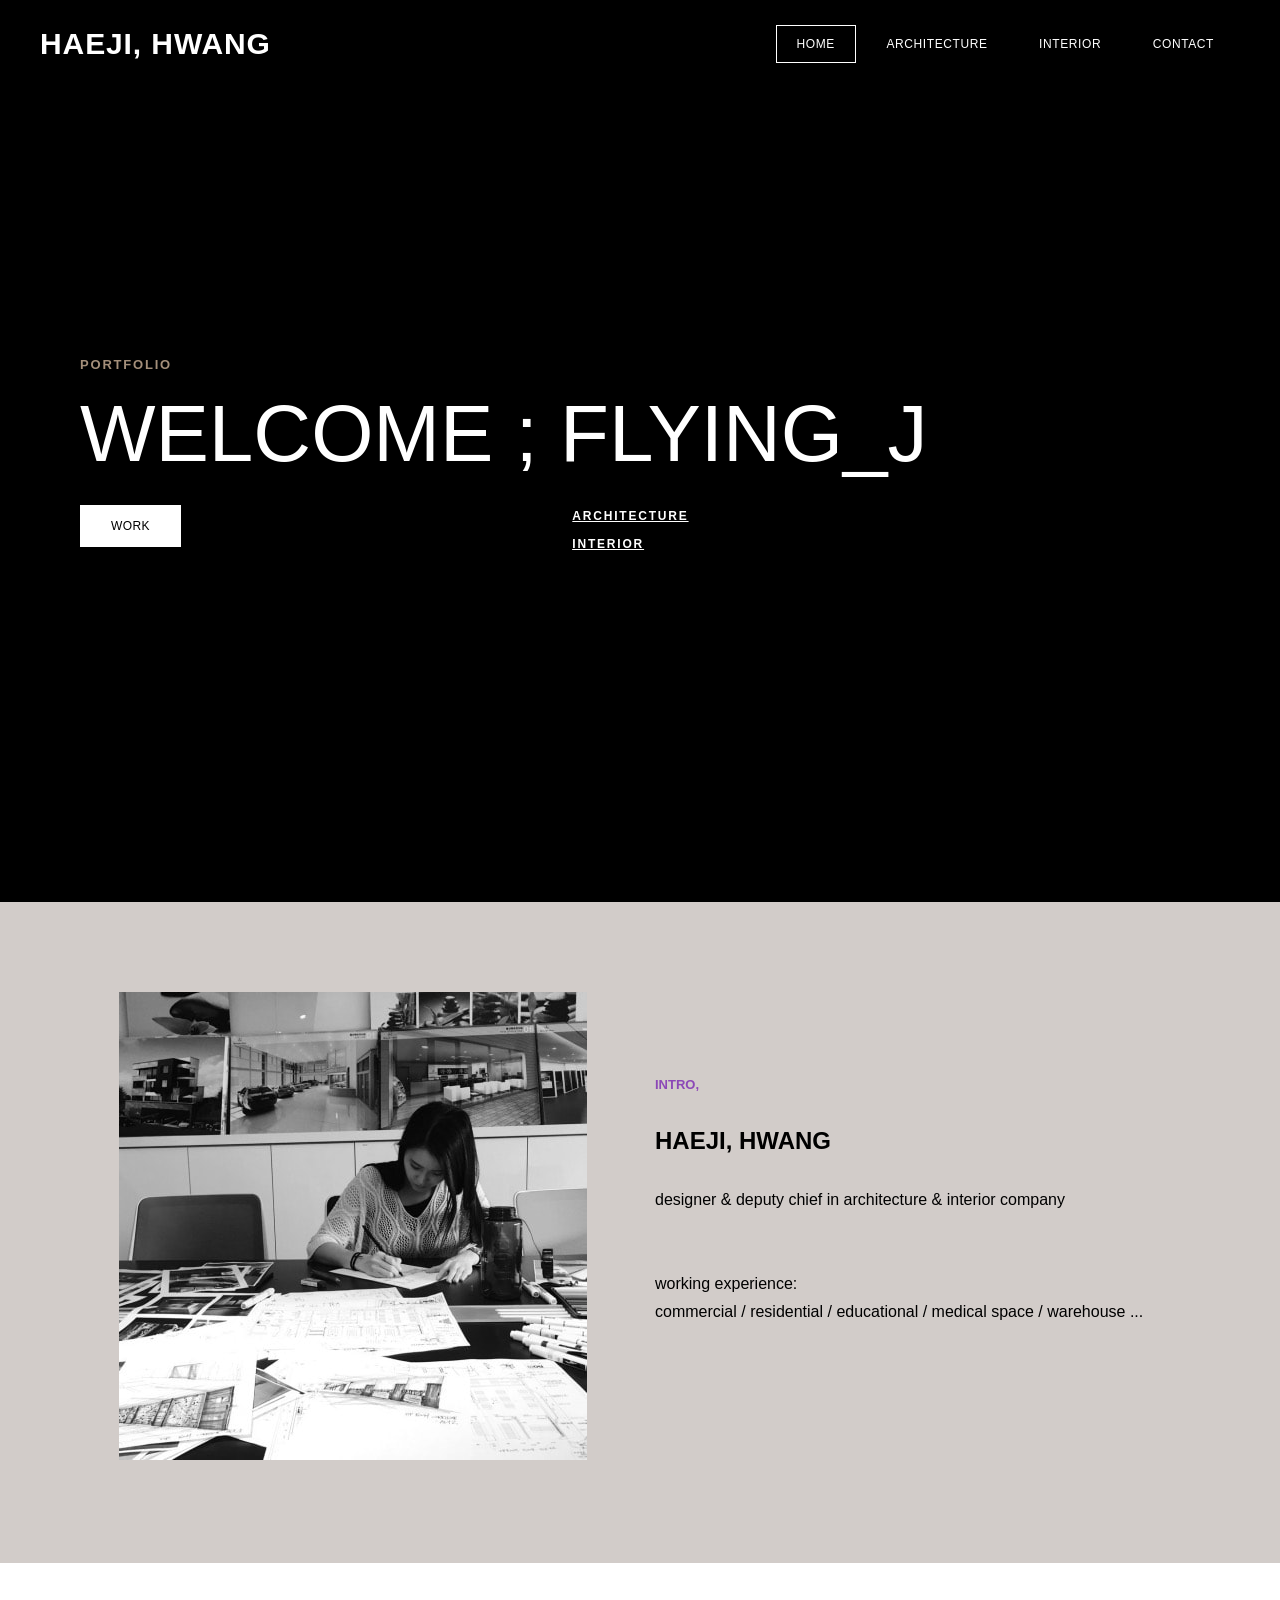
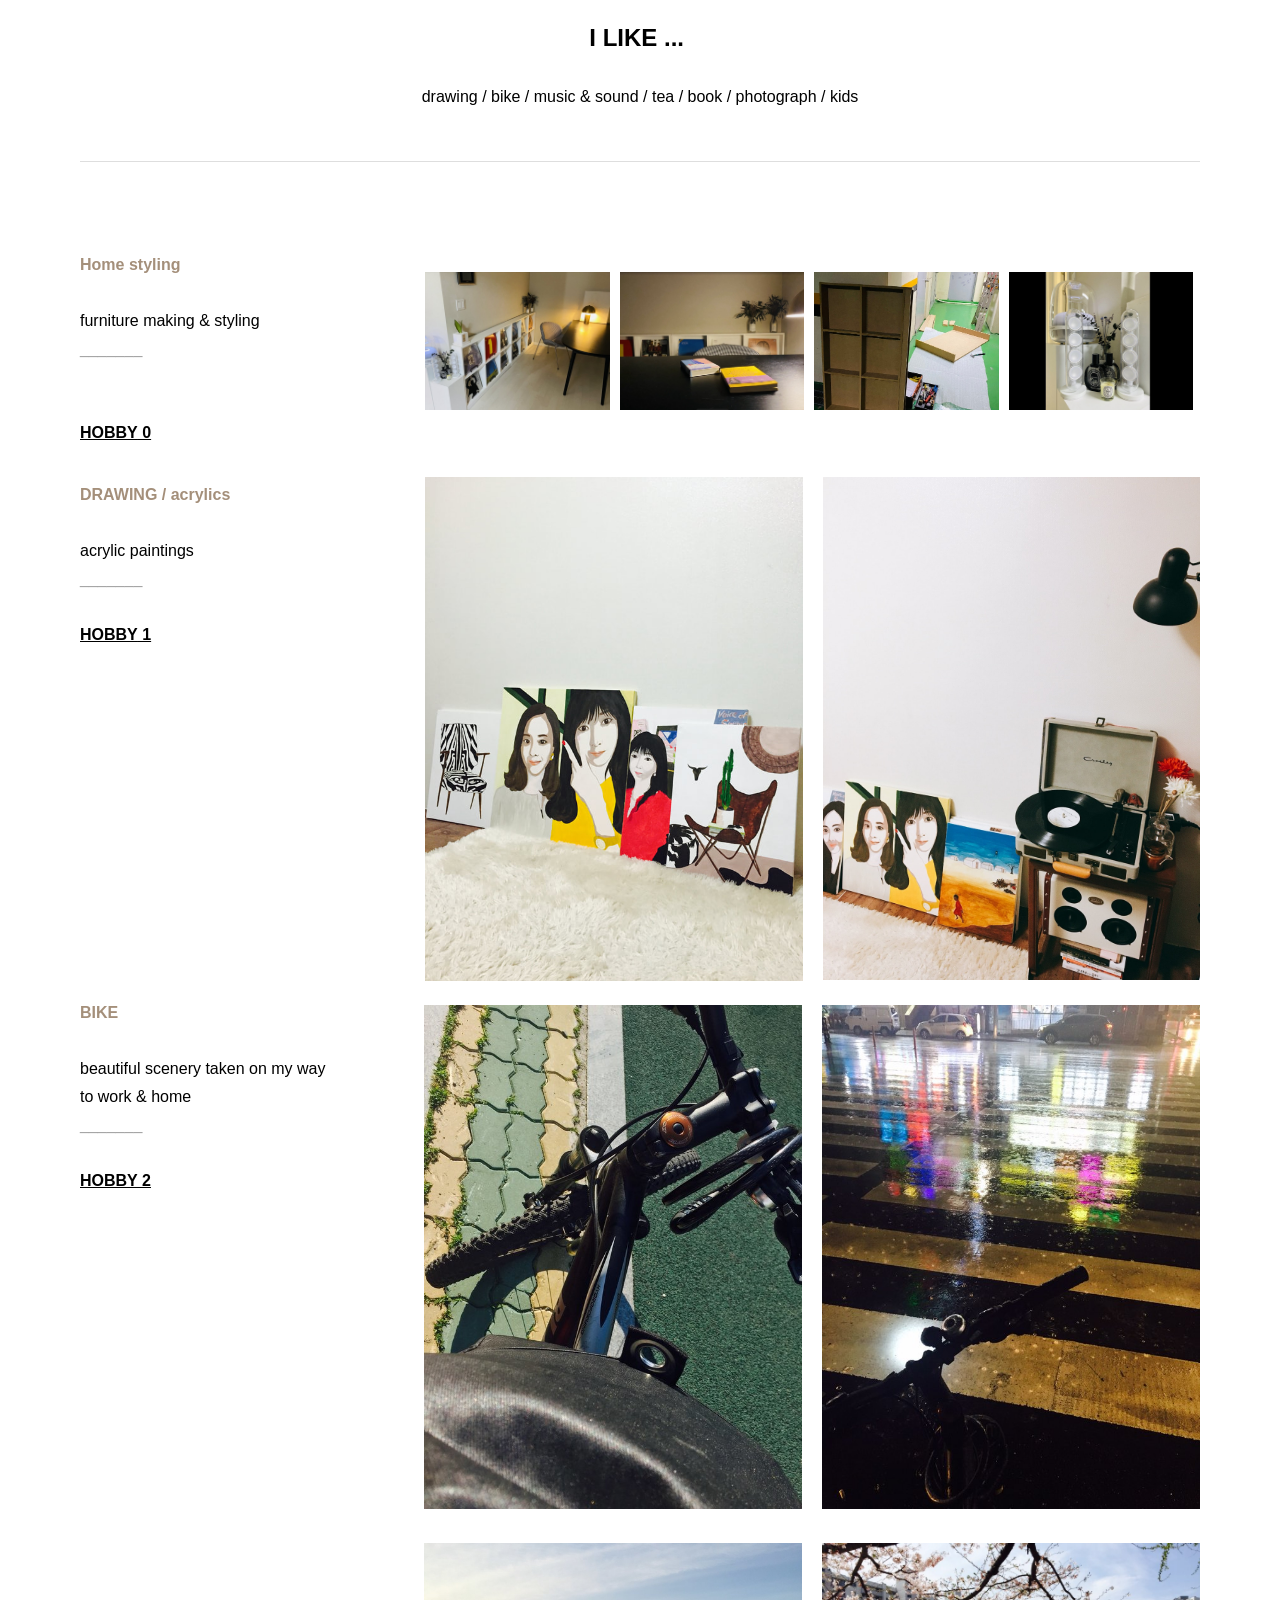
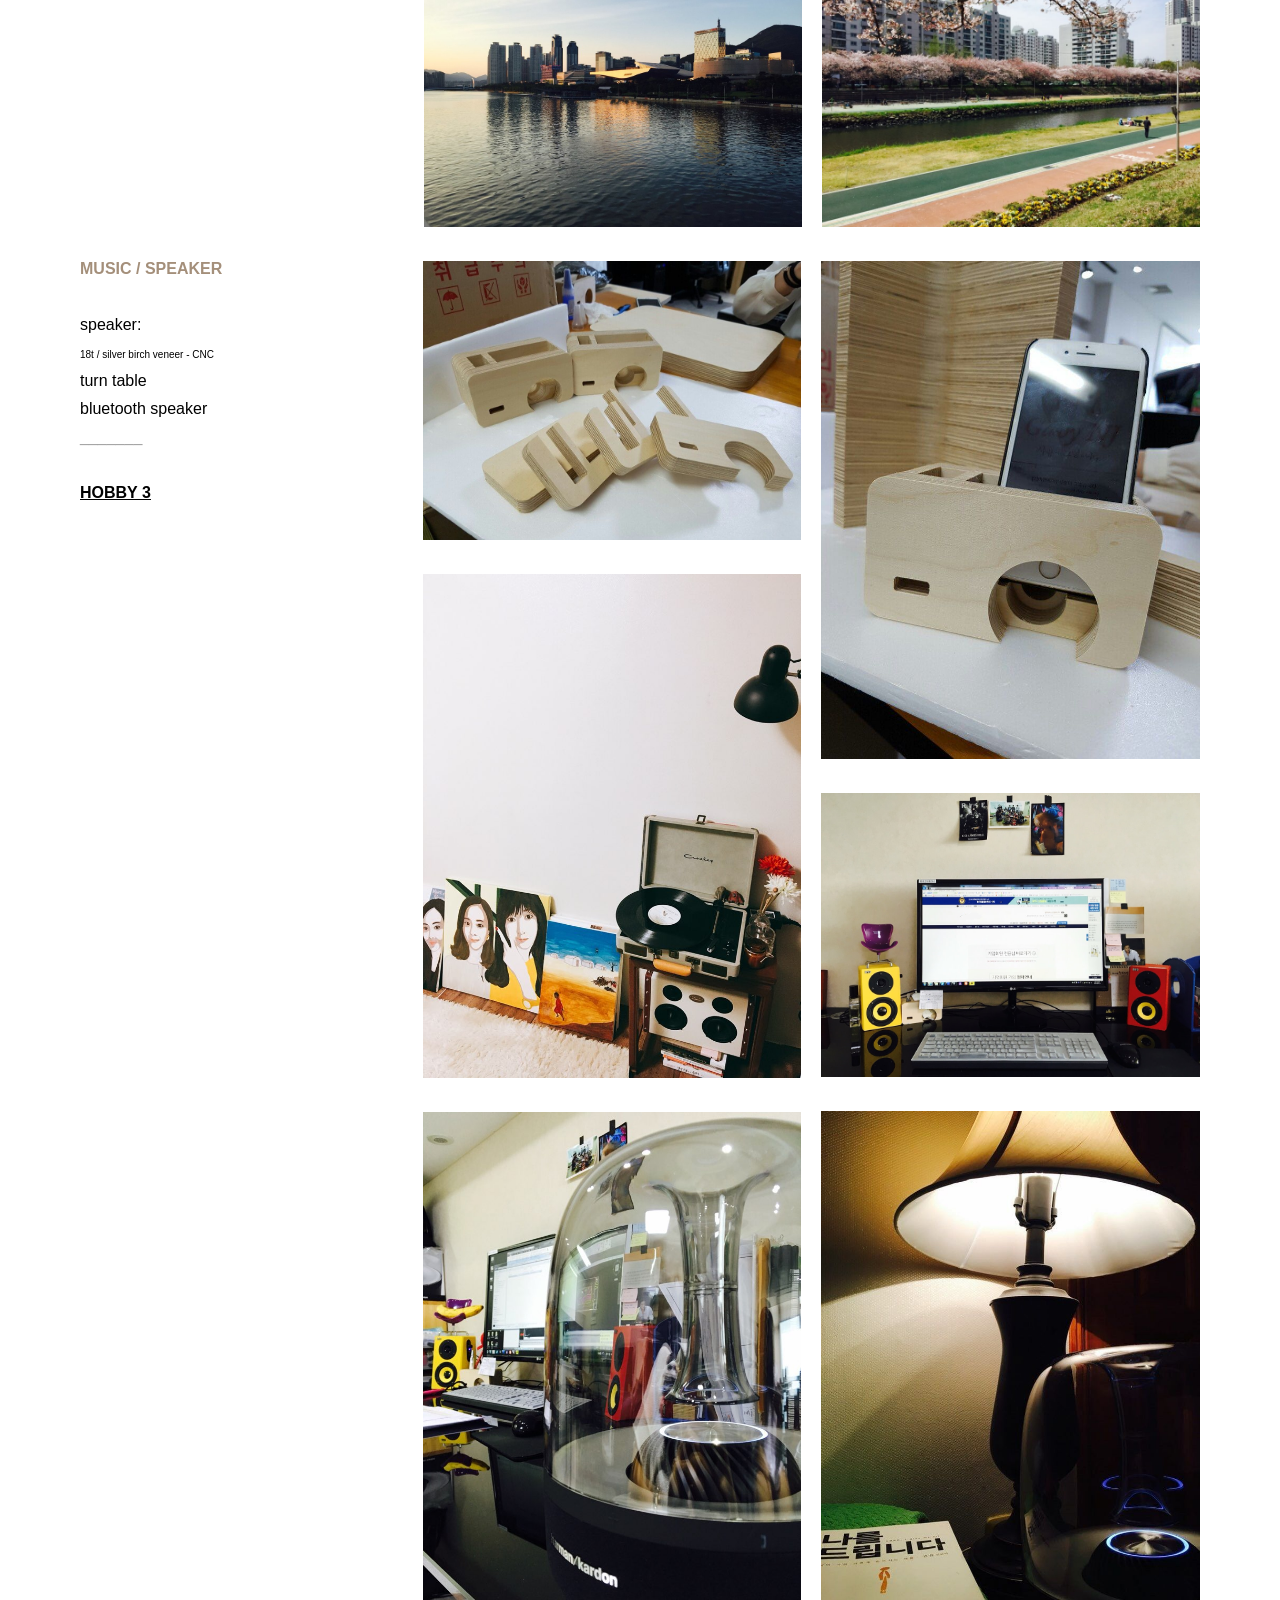
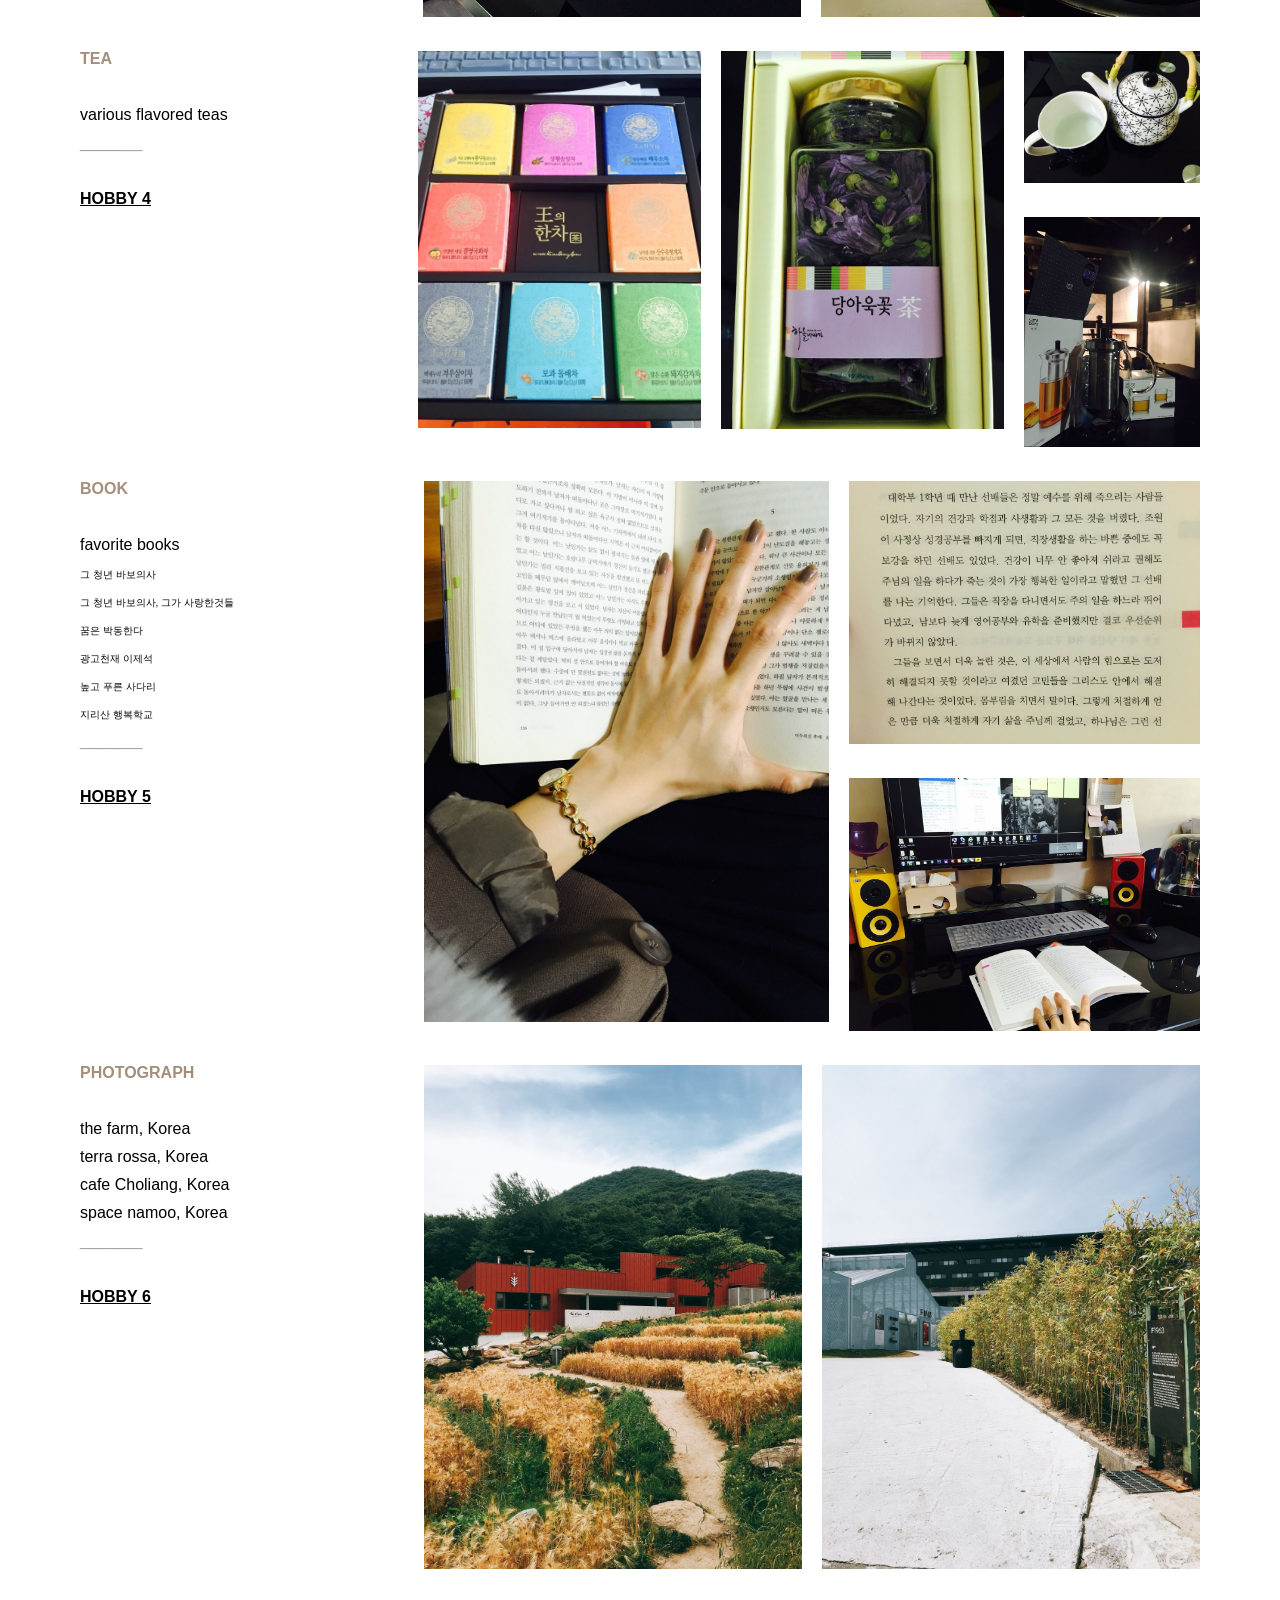
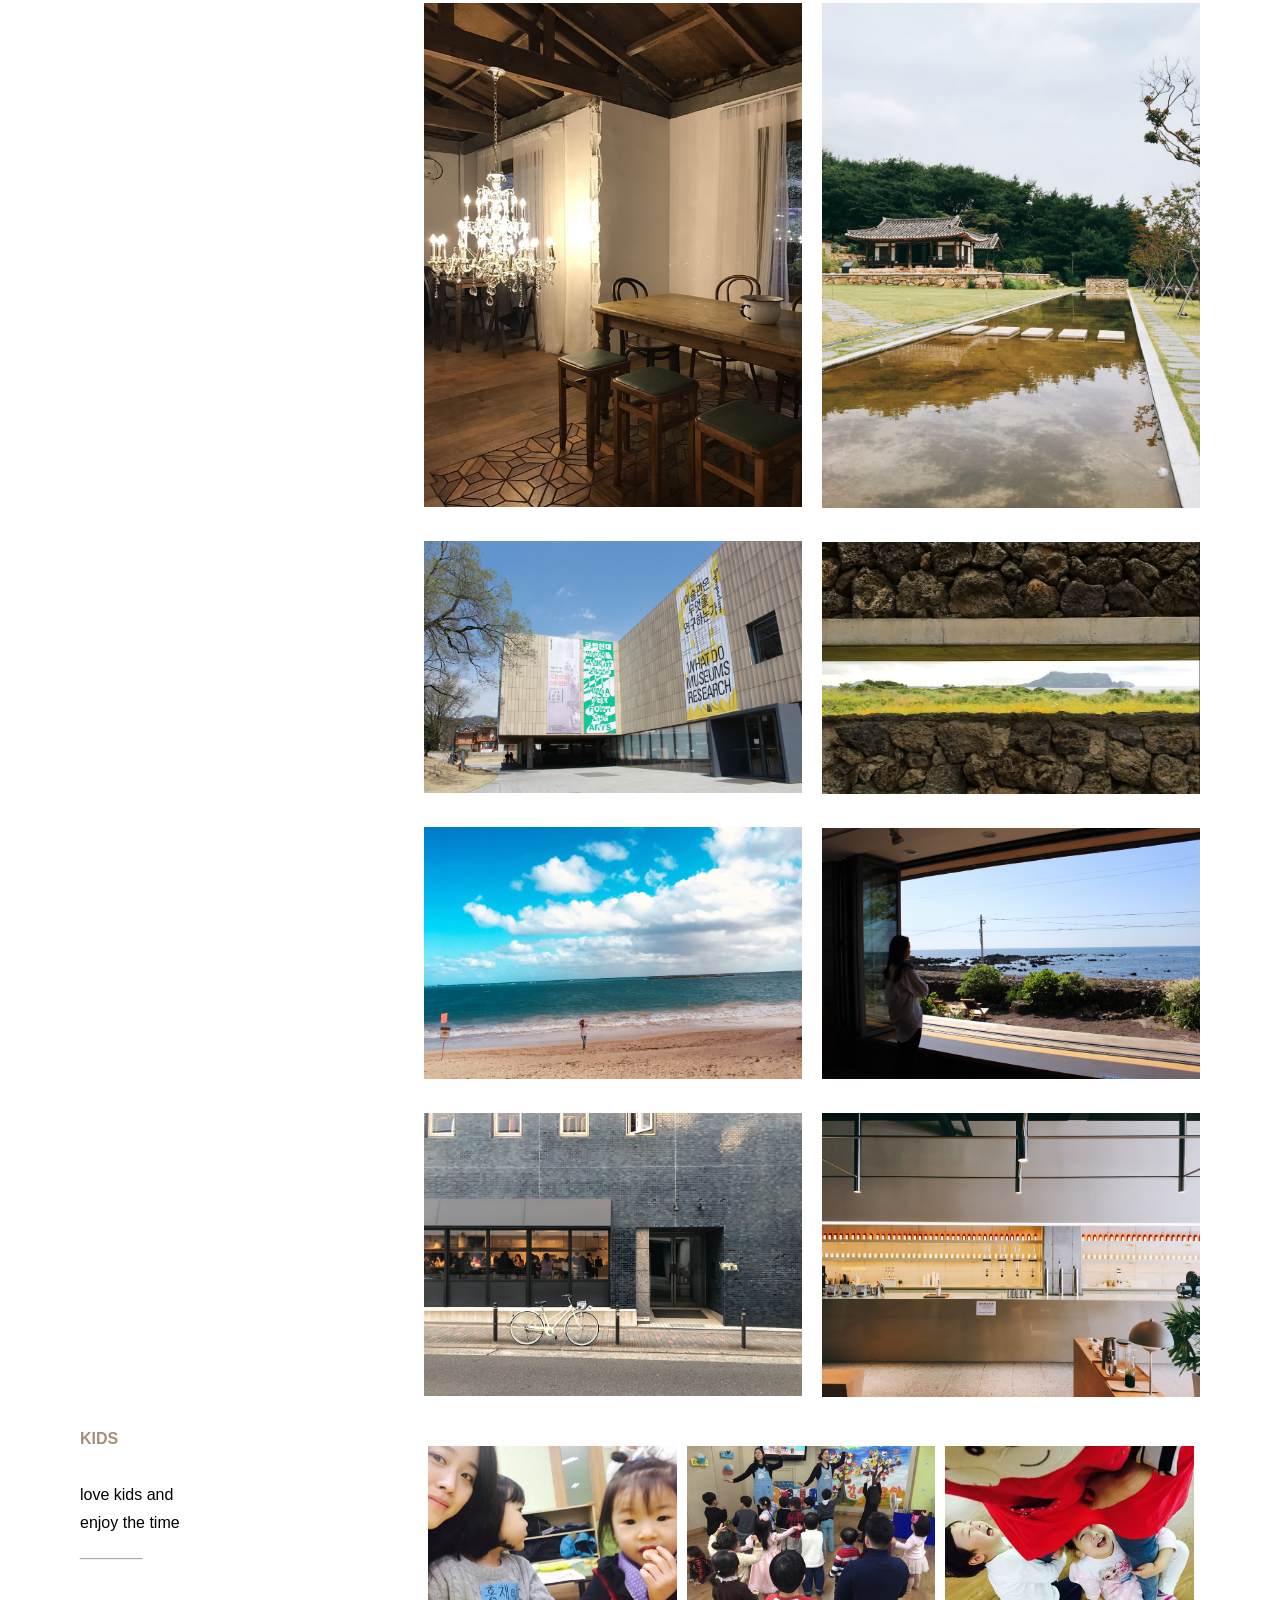
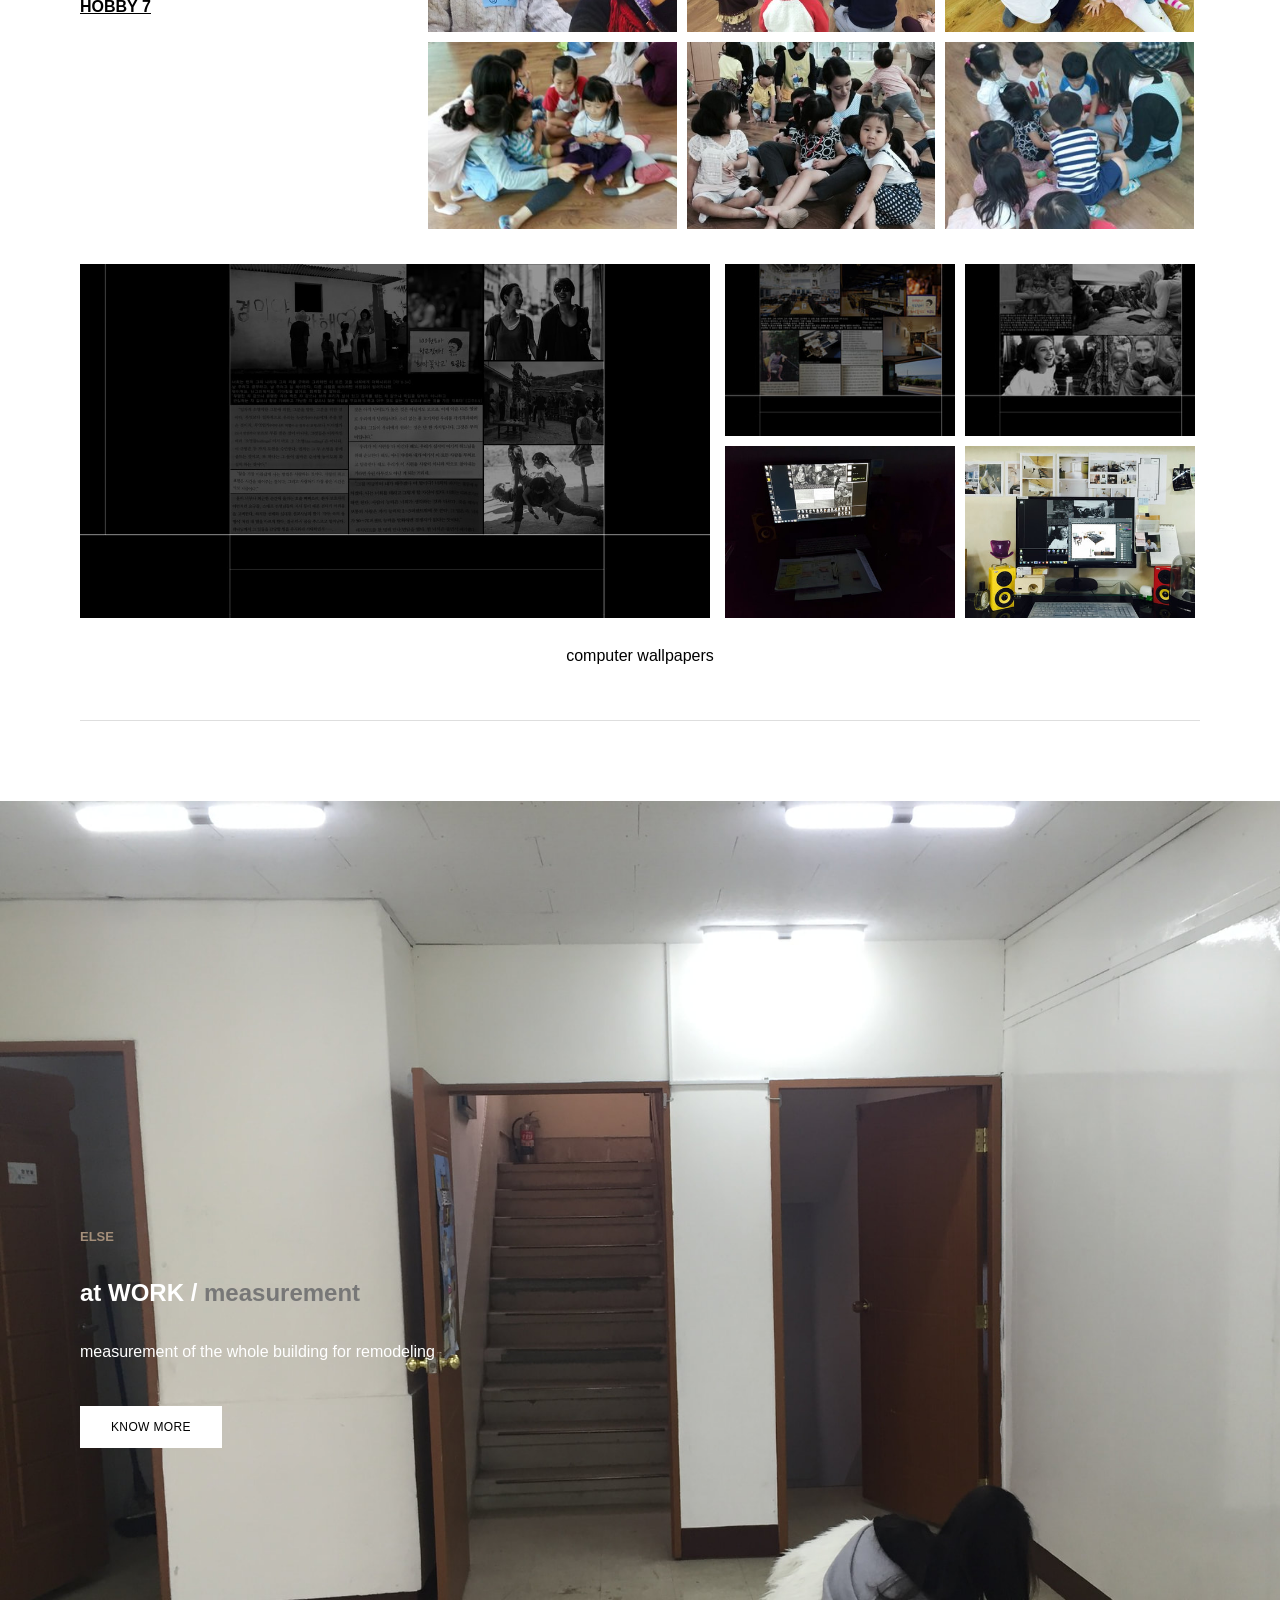
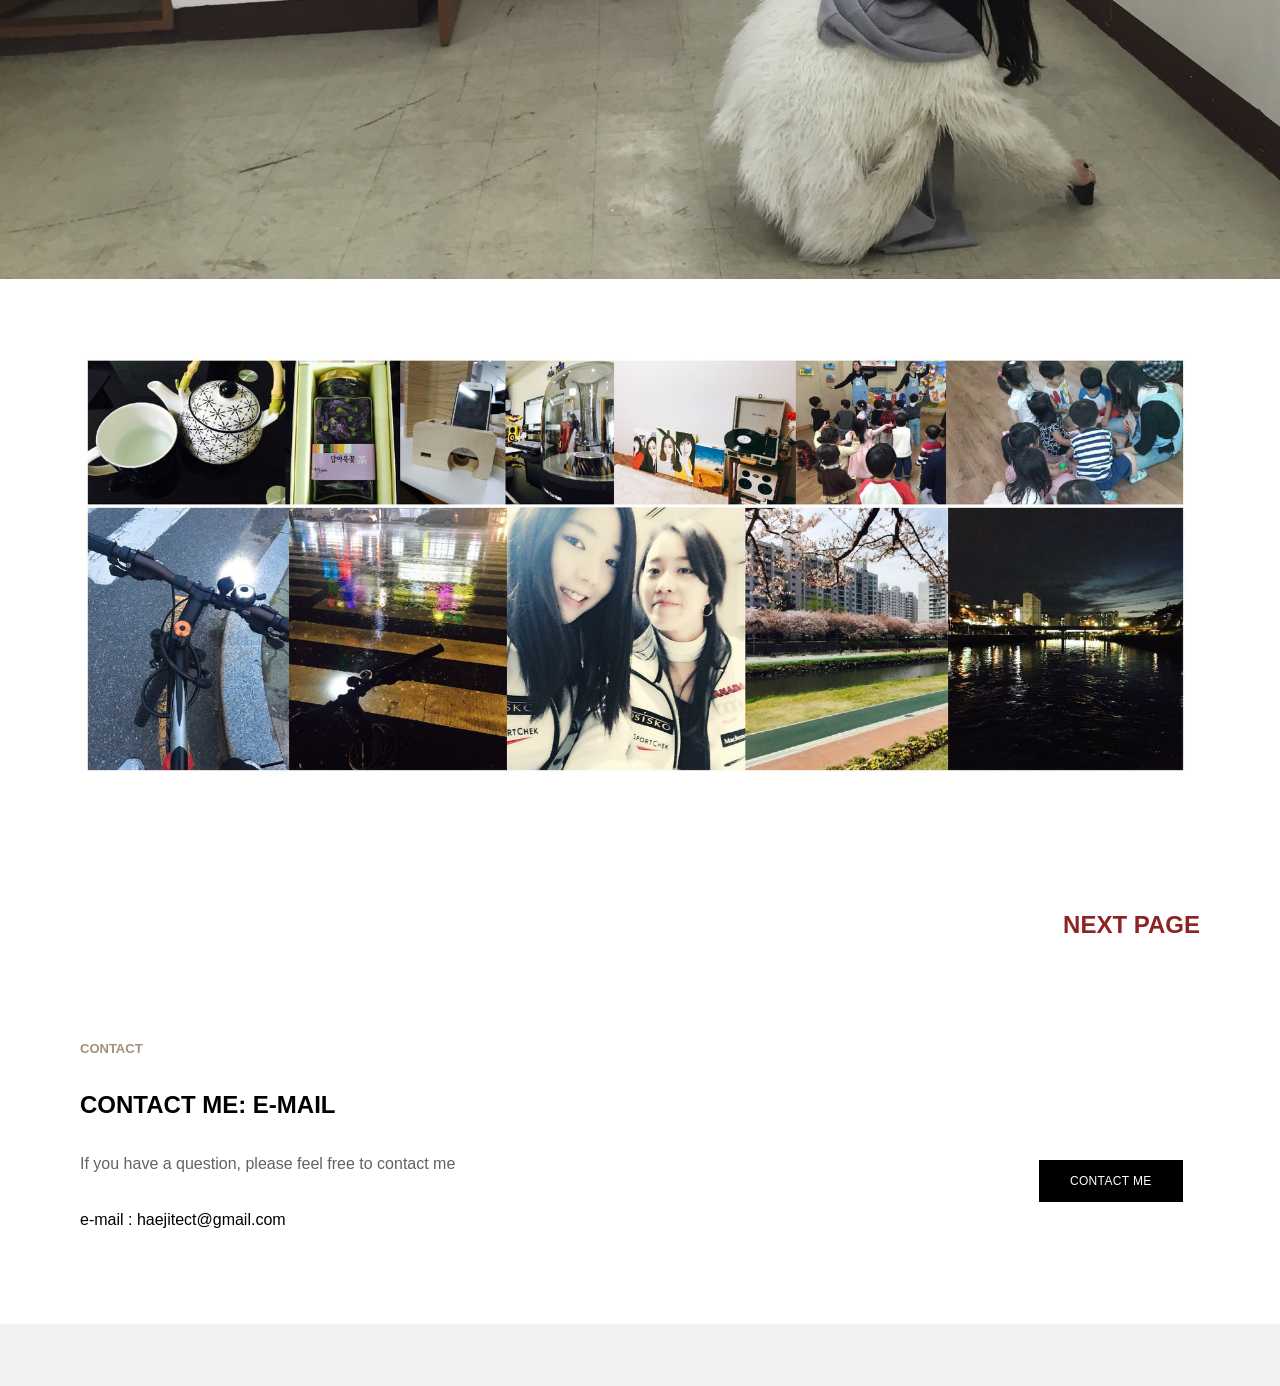
==== commit 1f4cfda0: "Update index.html" ====
--- a/index.html
+++ b/index.html
@@ -1,6 +1,6 @@
 <!DOCTYPE html>
 <html lang="ko"><head>
-		<title>Haeji, Hwang - Home</title><meta property="og:site_name" content="Haeji, Hwang">
+		<title>HOME - Haeji Hwang</title><meta property="og:site_name" content="Haeji Hwang">
 <meta property="og:title" content="Haeji, Hwang">
 <meta property="og:description" content="designer &amp; deputy chief in architecture &amp; interior company working experience: ​commercial / residential / educational / medical space / warehouse ...">
 <meta property="og:image" content=".home_files/kakaotalk-20171206-010537122_orig.jpg">
@@ -176,9 +176,10 @@
 					
 						
 
+<div class="paragraph" style="text-align:left;"><a href="ARCHITECTURE.html">ARCHITECTURE</a></div>
+					
 <div class="paragraph" style="text-align:left;"><u><a href="INTERIOR.html">INTERIOR</a></u></div>
 
-<div class="paragraph" style="text-align:left;"><a href="ARCHITECTURE.html">ARCHITECTURE</a></div>
 
 
 					
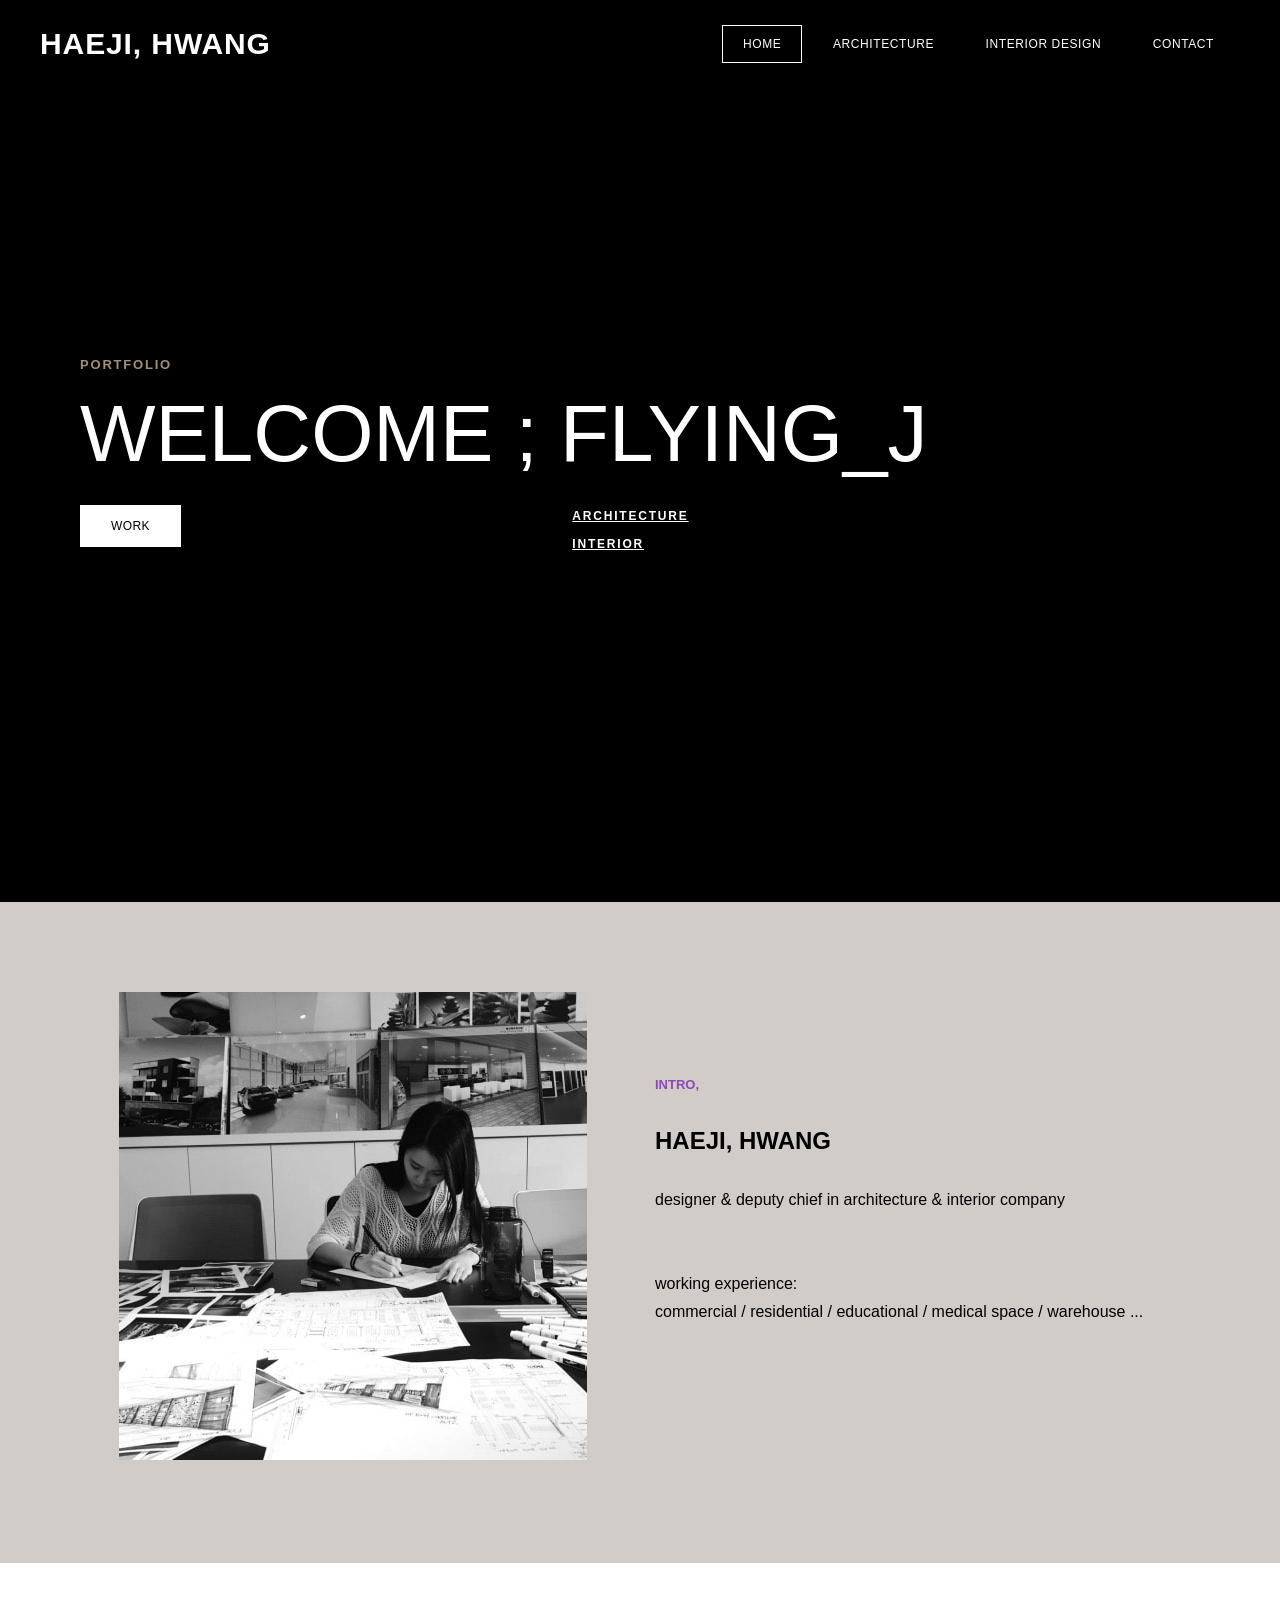
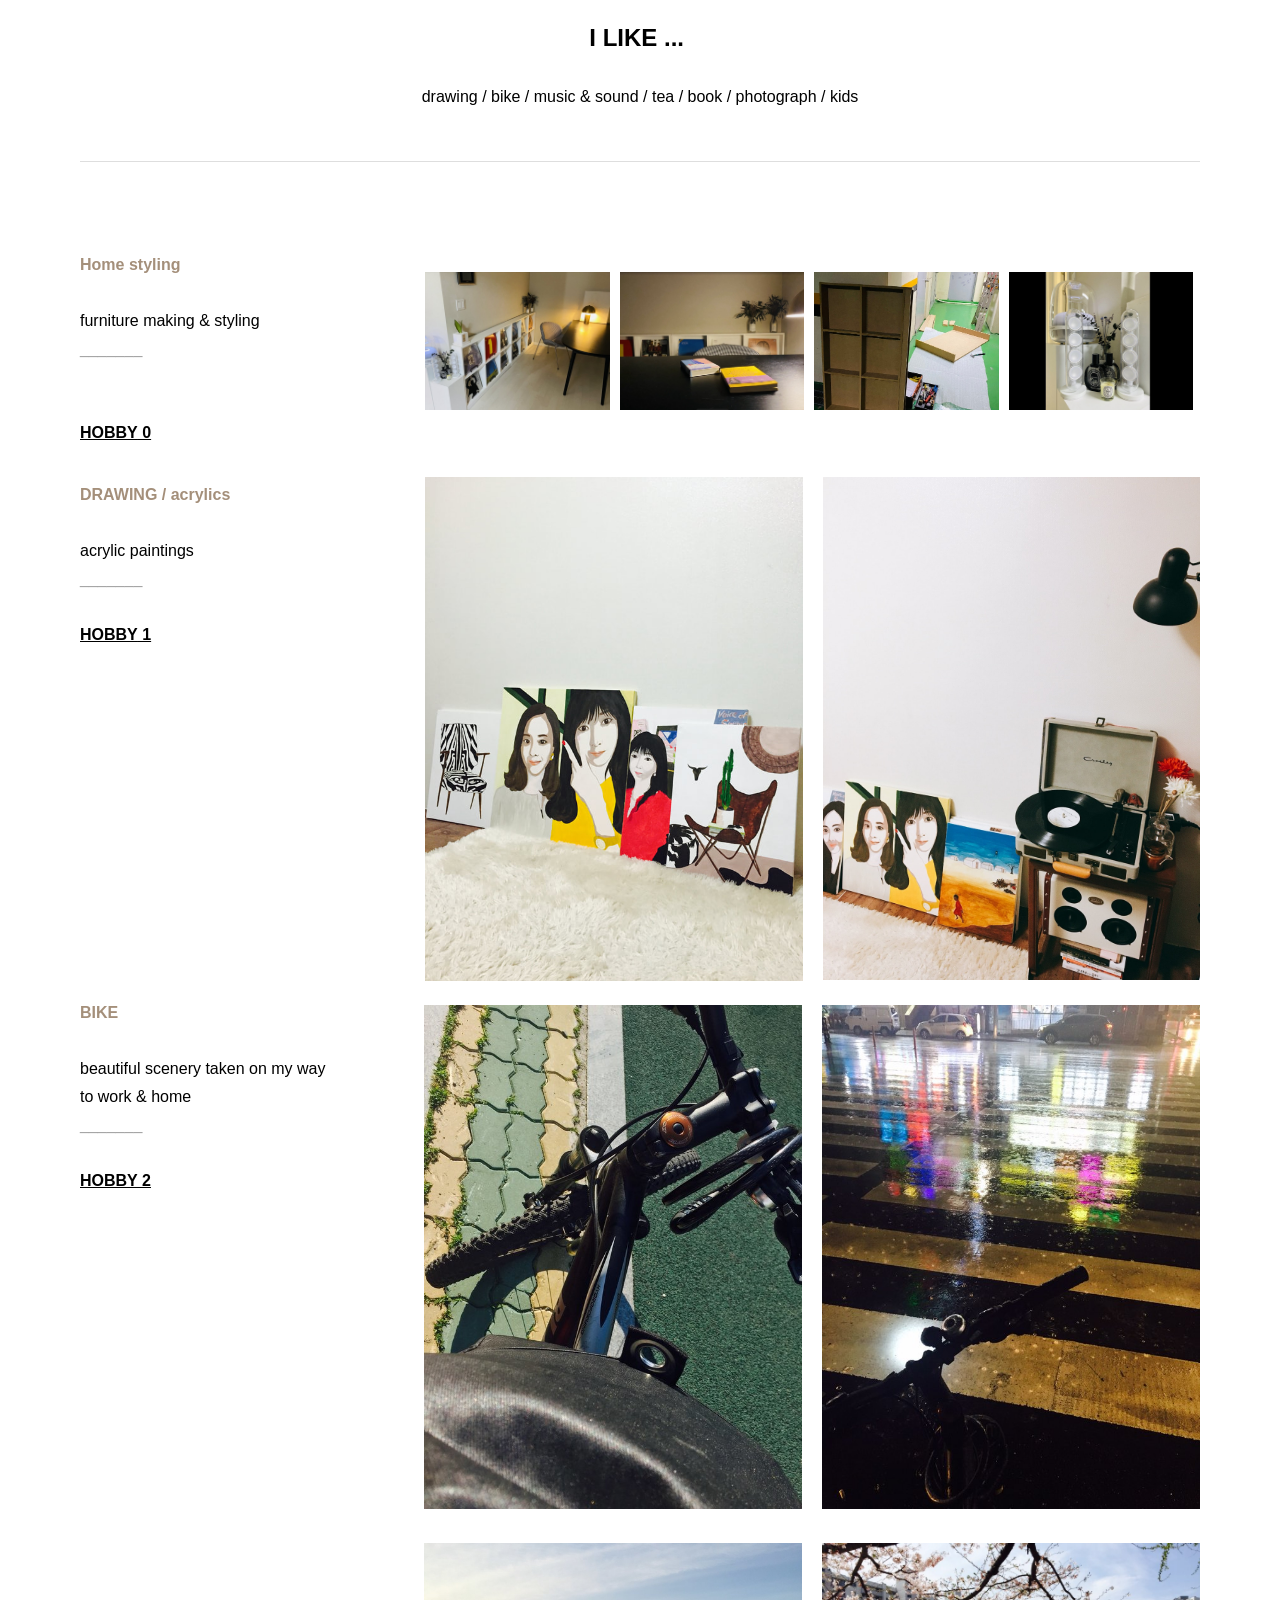
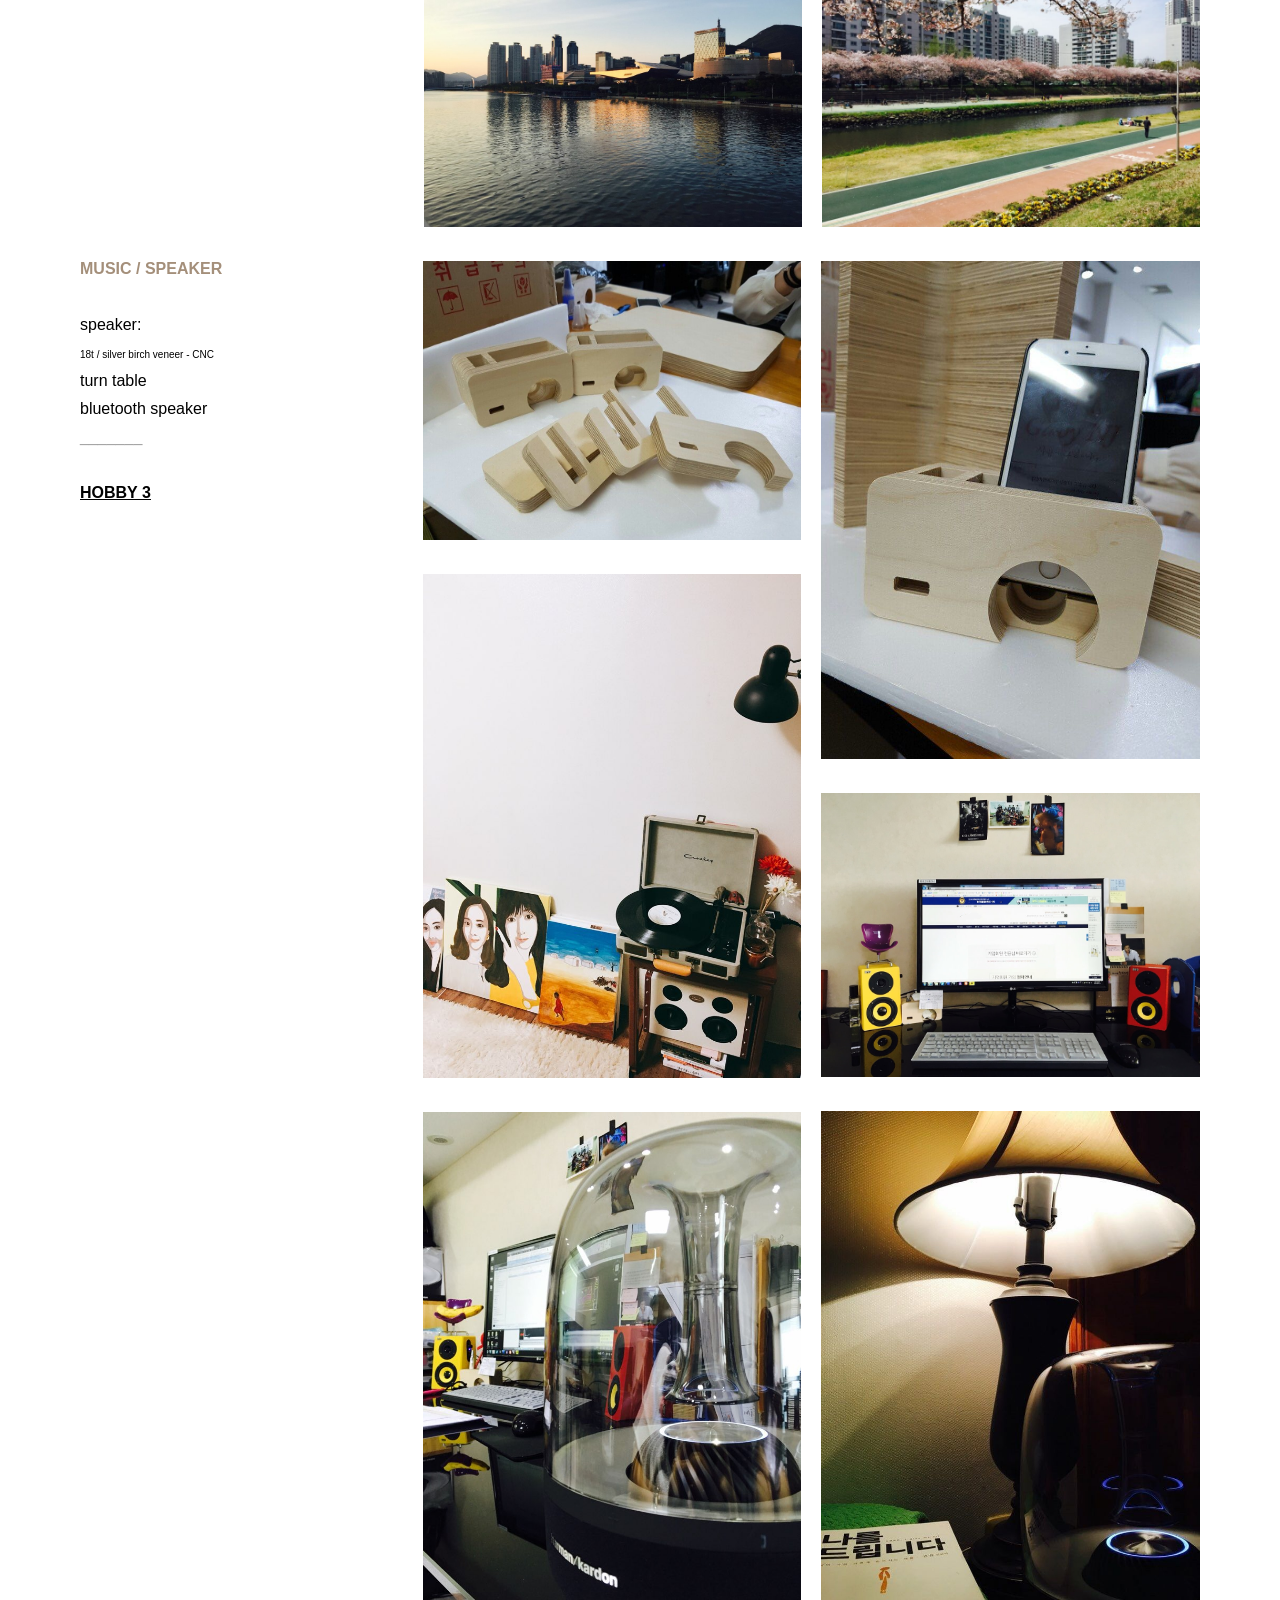
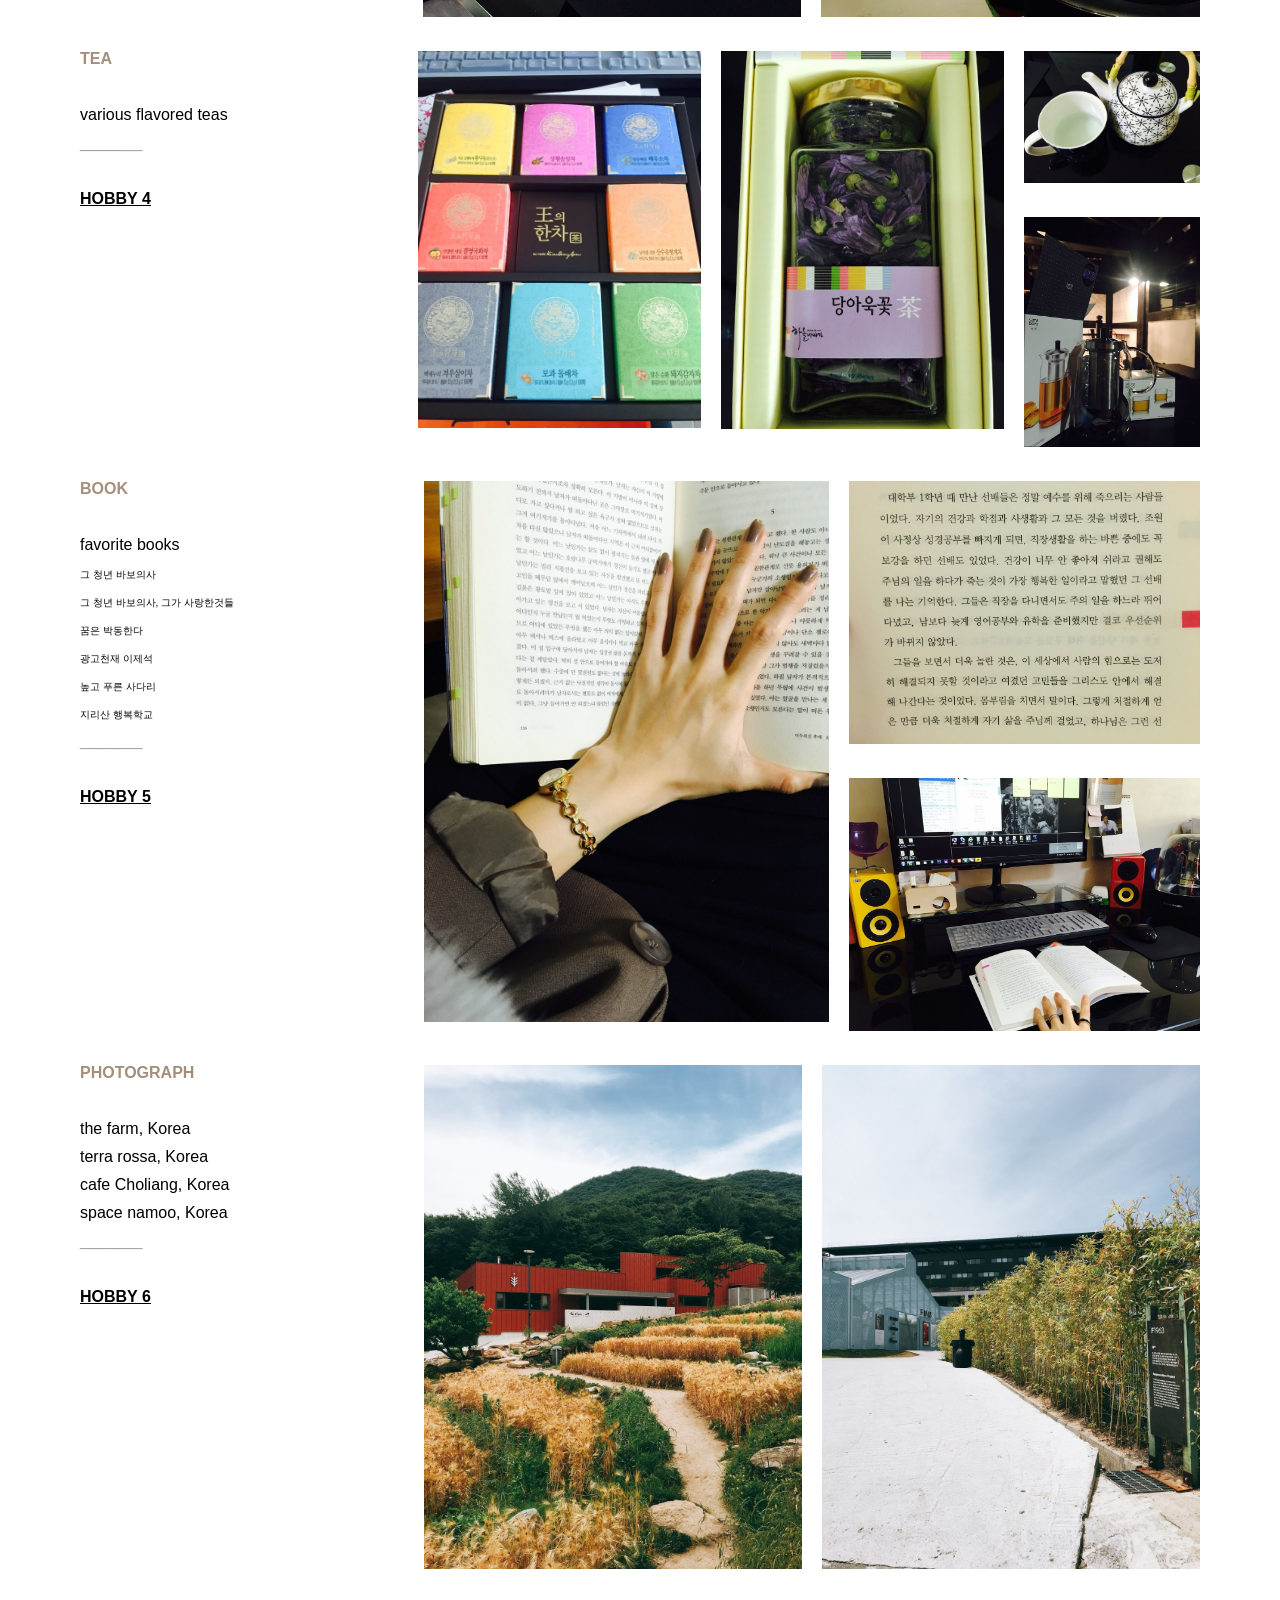
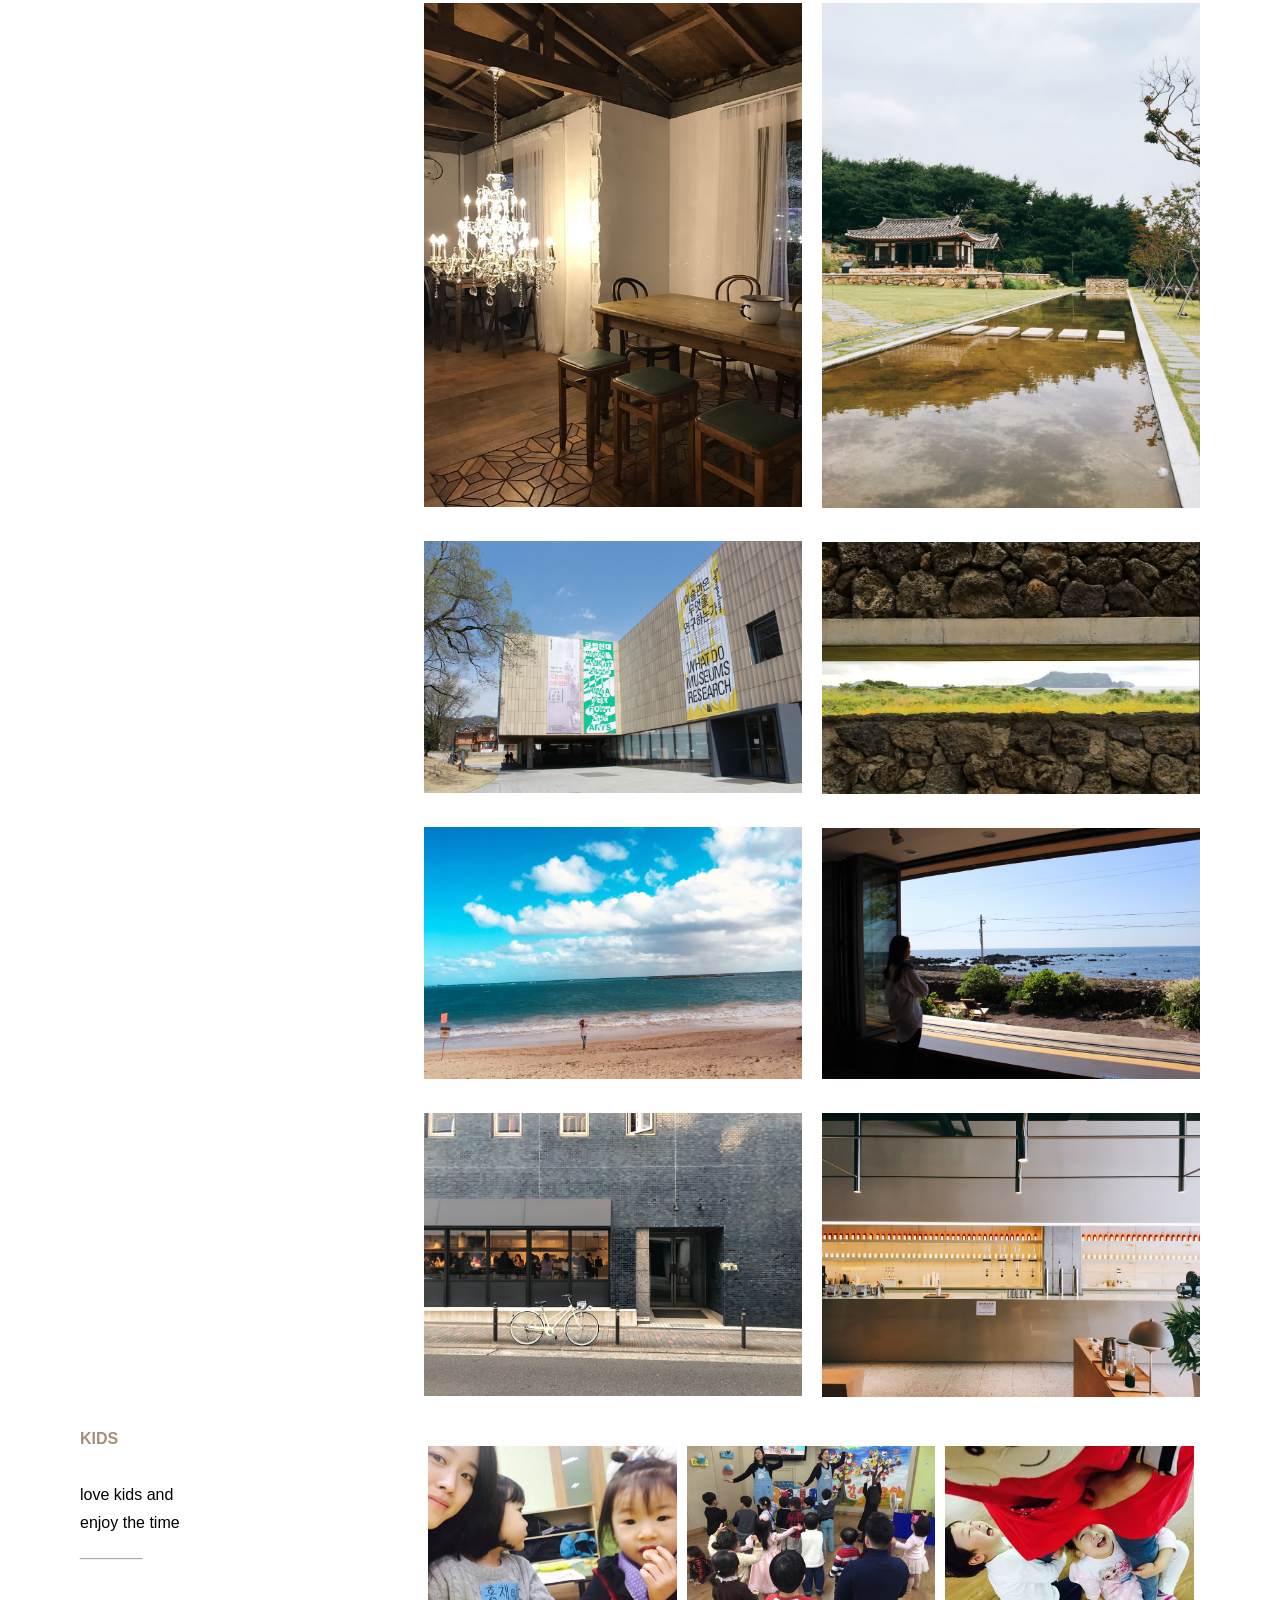
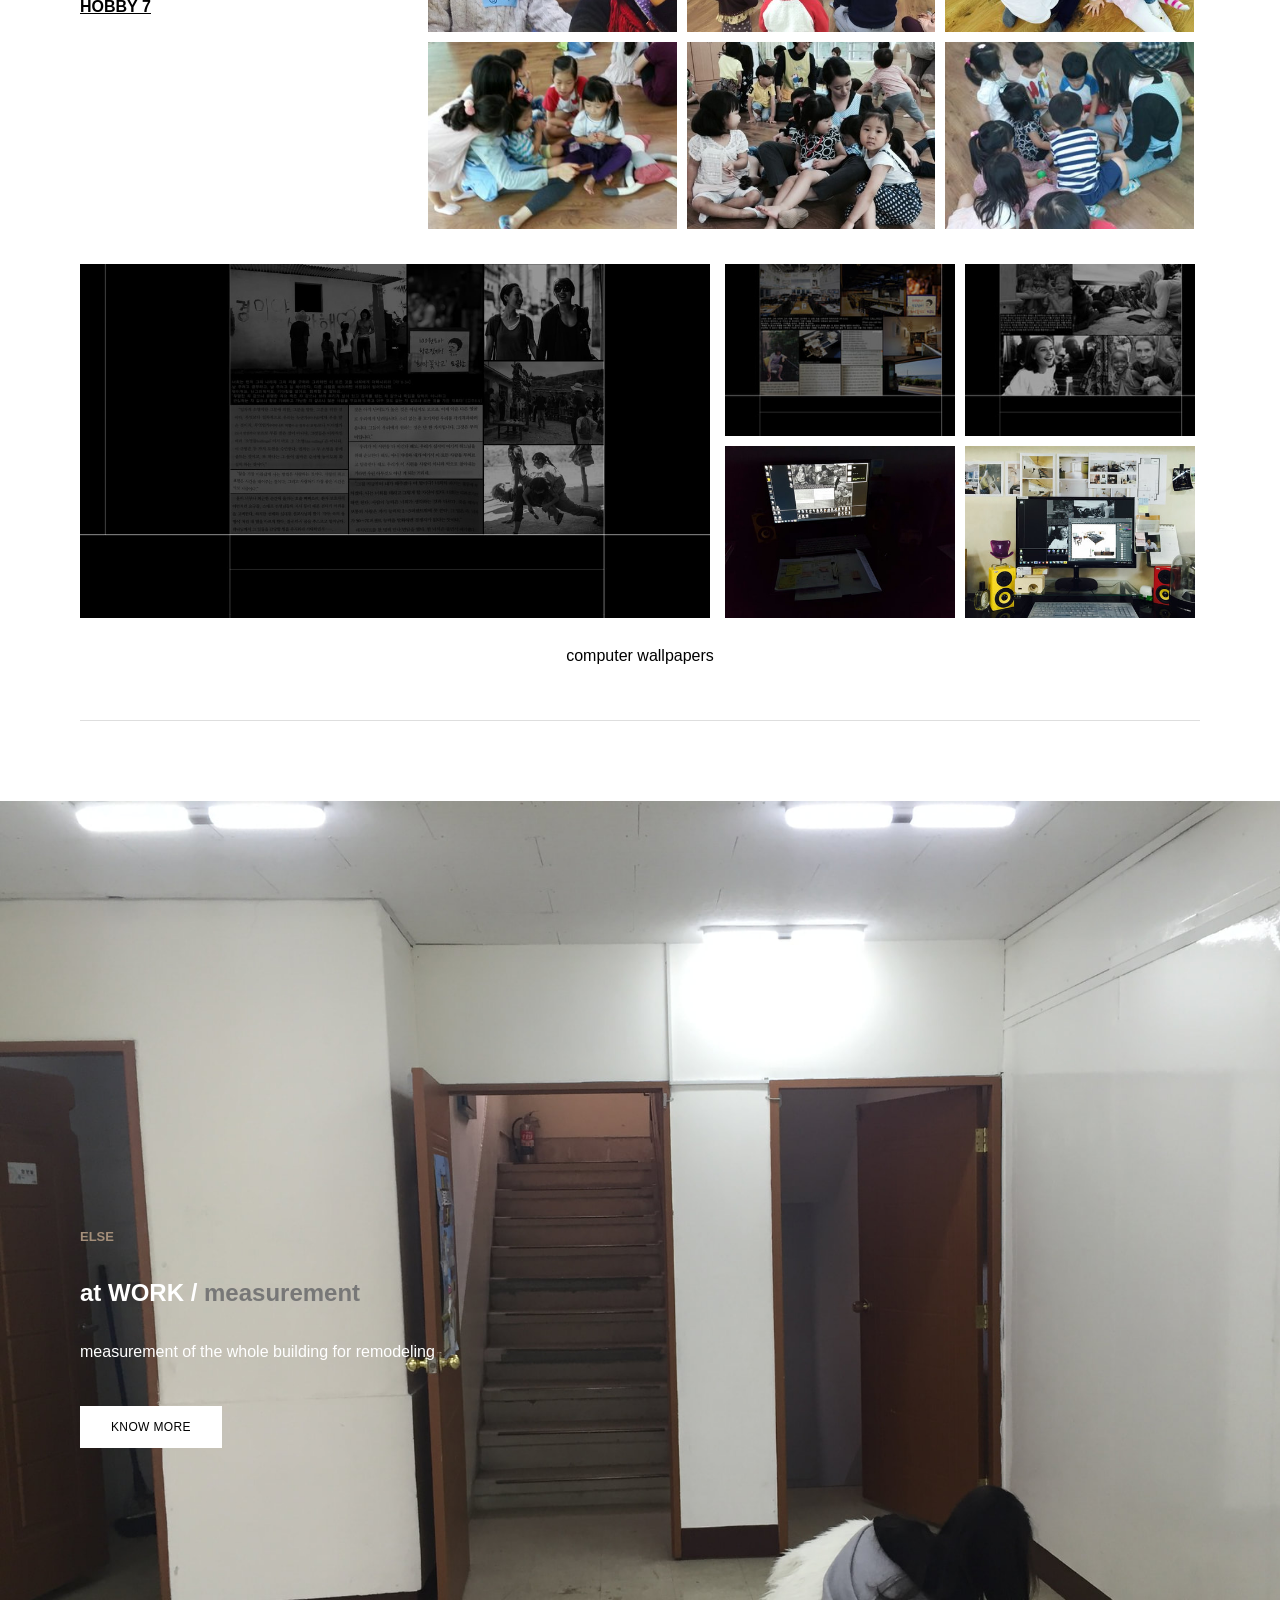
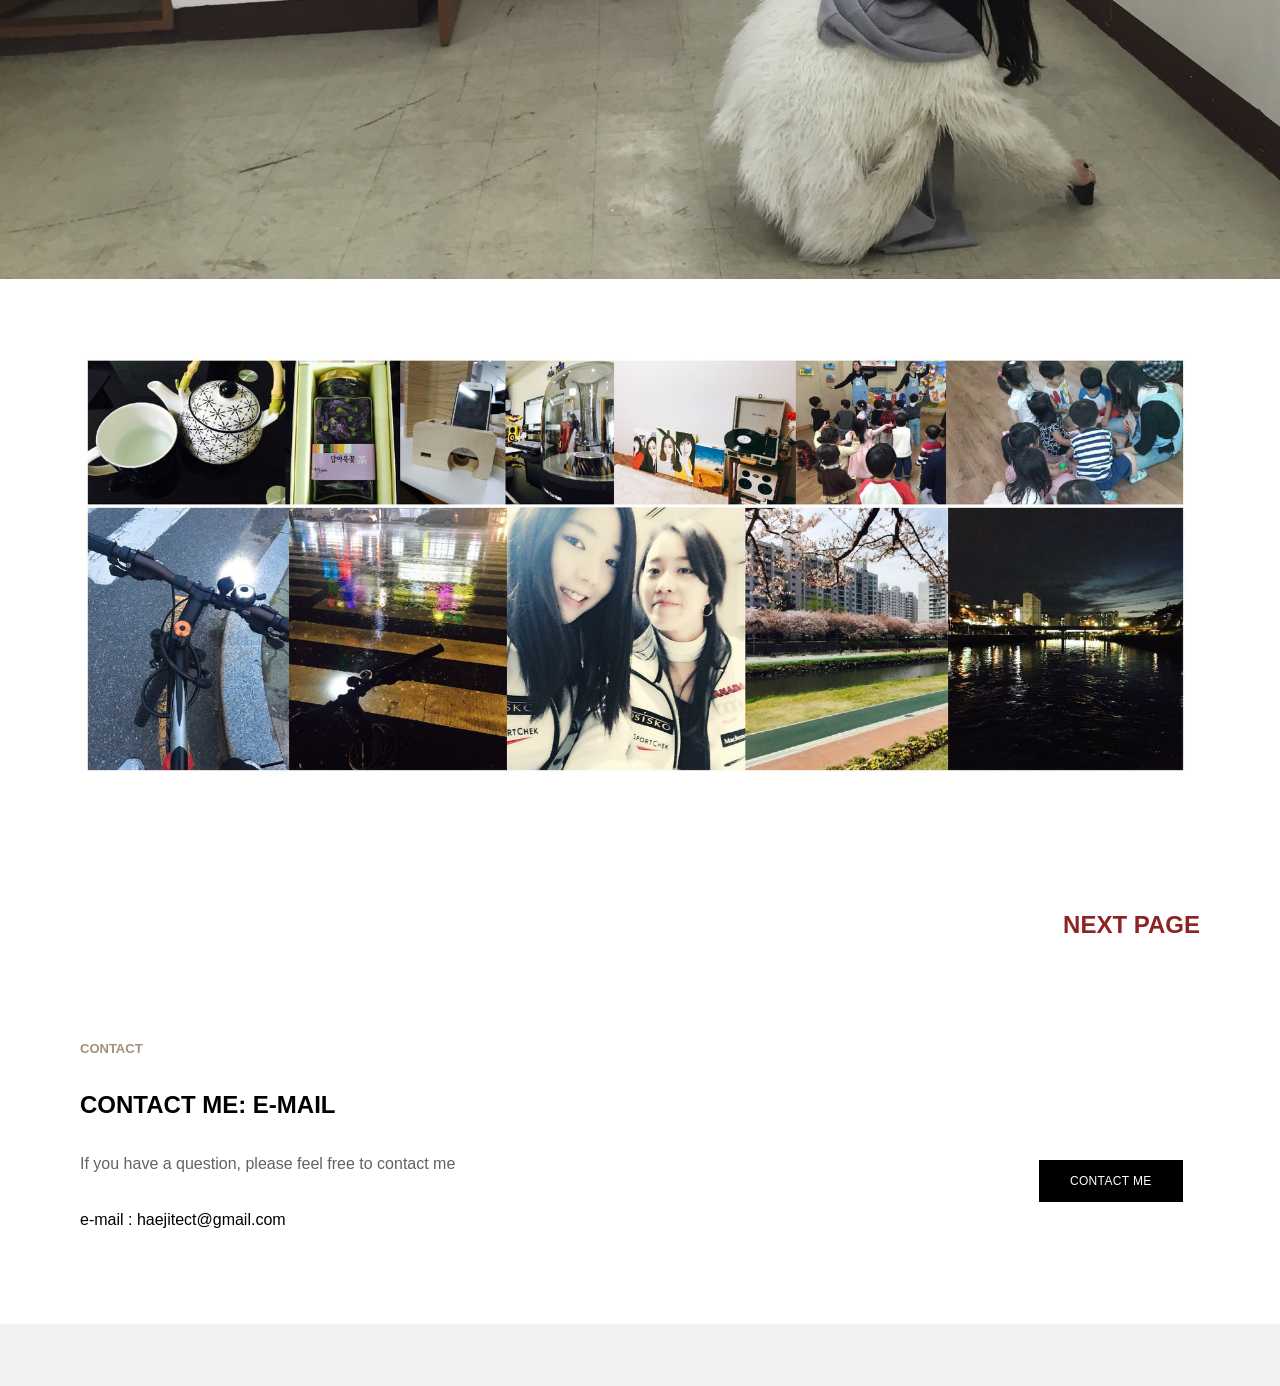
==== commit 7ab15db3: "Update index.html" ====
--- a/index.html
+++ b/index.html
@@ -2,7 +2,7 @@
 <html lang="ko"><head>
 		<title>HOME - Haeji Hwang</title><meta property="og:site_name" content="Haeji Hwang">
 <meta property="og:title" content="Haeji, Hwang">
-<meta property="og:description" content="designer &amp; deputy chief in architecture &amp; interior company working experience: ​commercial / residential / educational / medical space / warehouse ...">
+<meta property="og:description" content="designer &amp; deputy chief in architecture &amp; interior design company working experience: ​commercial / residential / educational / medical space / warehouse ...">
 <meta property="og:image" content=".home_files/kakaotalk-20171206-010537122_orig.jpg">
 <meta property="og:image" content=".home_files/20230609-131432.jpg">
 <meta property="og:image" content=".home_files/20230609-131356.jpg">
@@ -126,7 +126,7 @@
 		</li>
 		<li id="pg493996318677350636" class="wsite-menu-item-wrap   wsite-nav-3" style="position: relative;">
 			<a href="INTERIOR.html" class="wsite-menu-item" style="position: relative;">
-				INTERIOR
+				INTERIOR DESIGN
 			</a>
 			
 		</li>
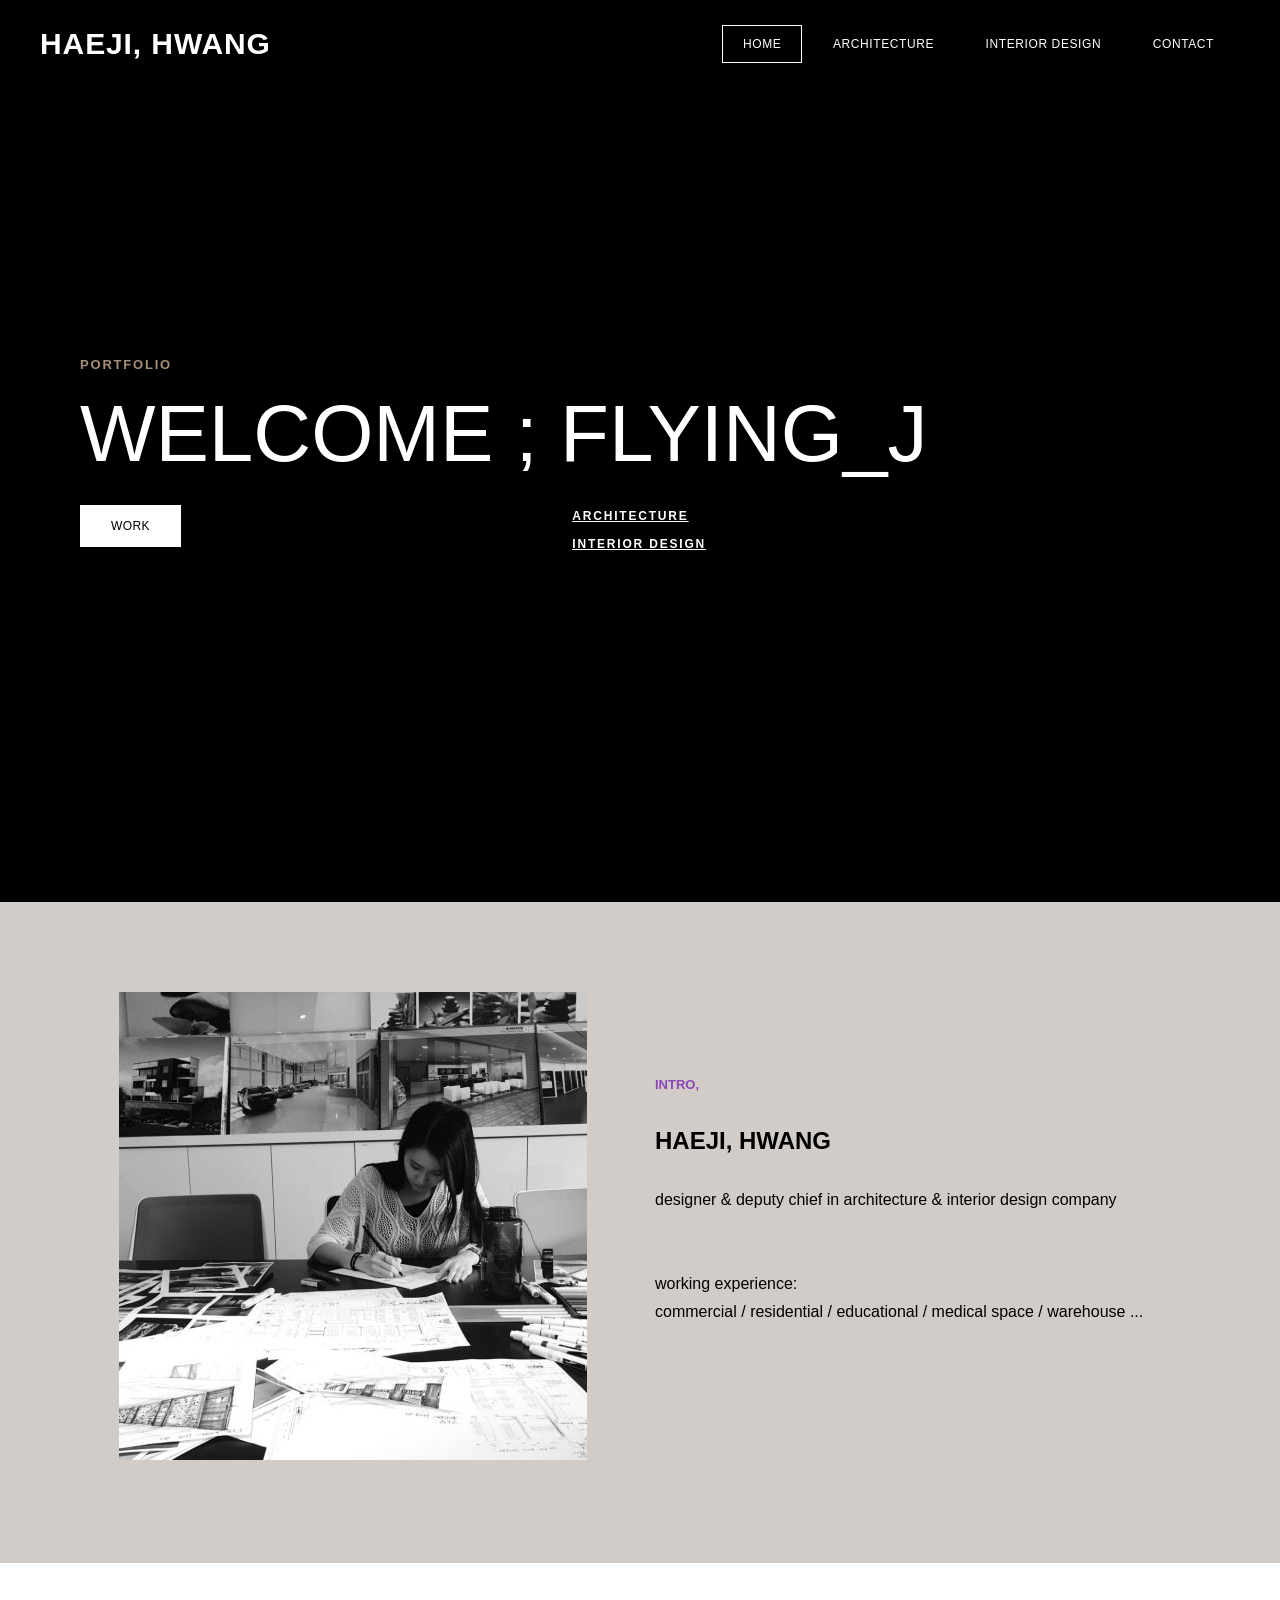
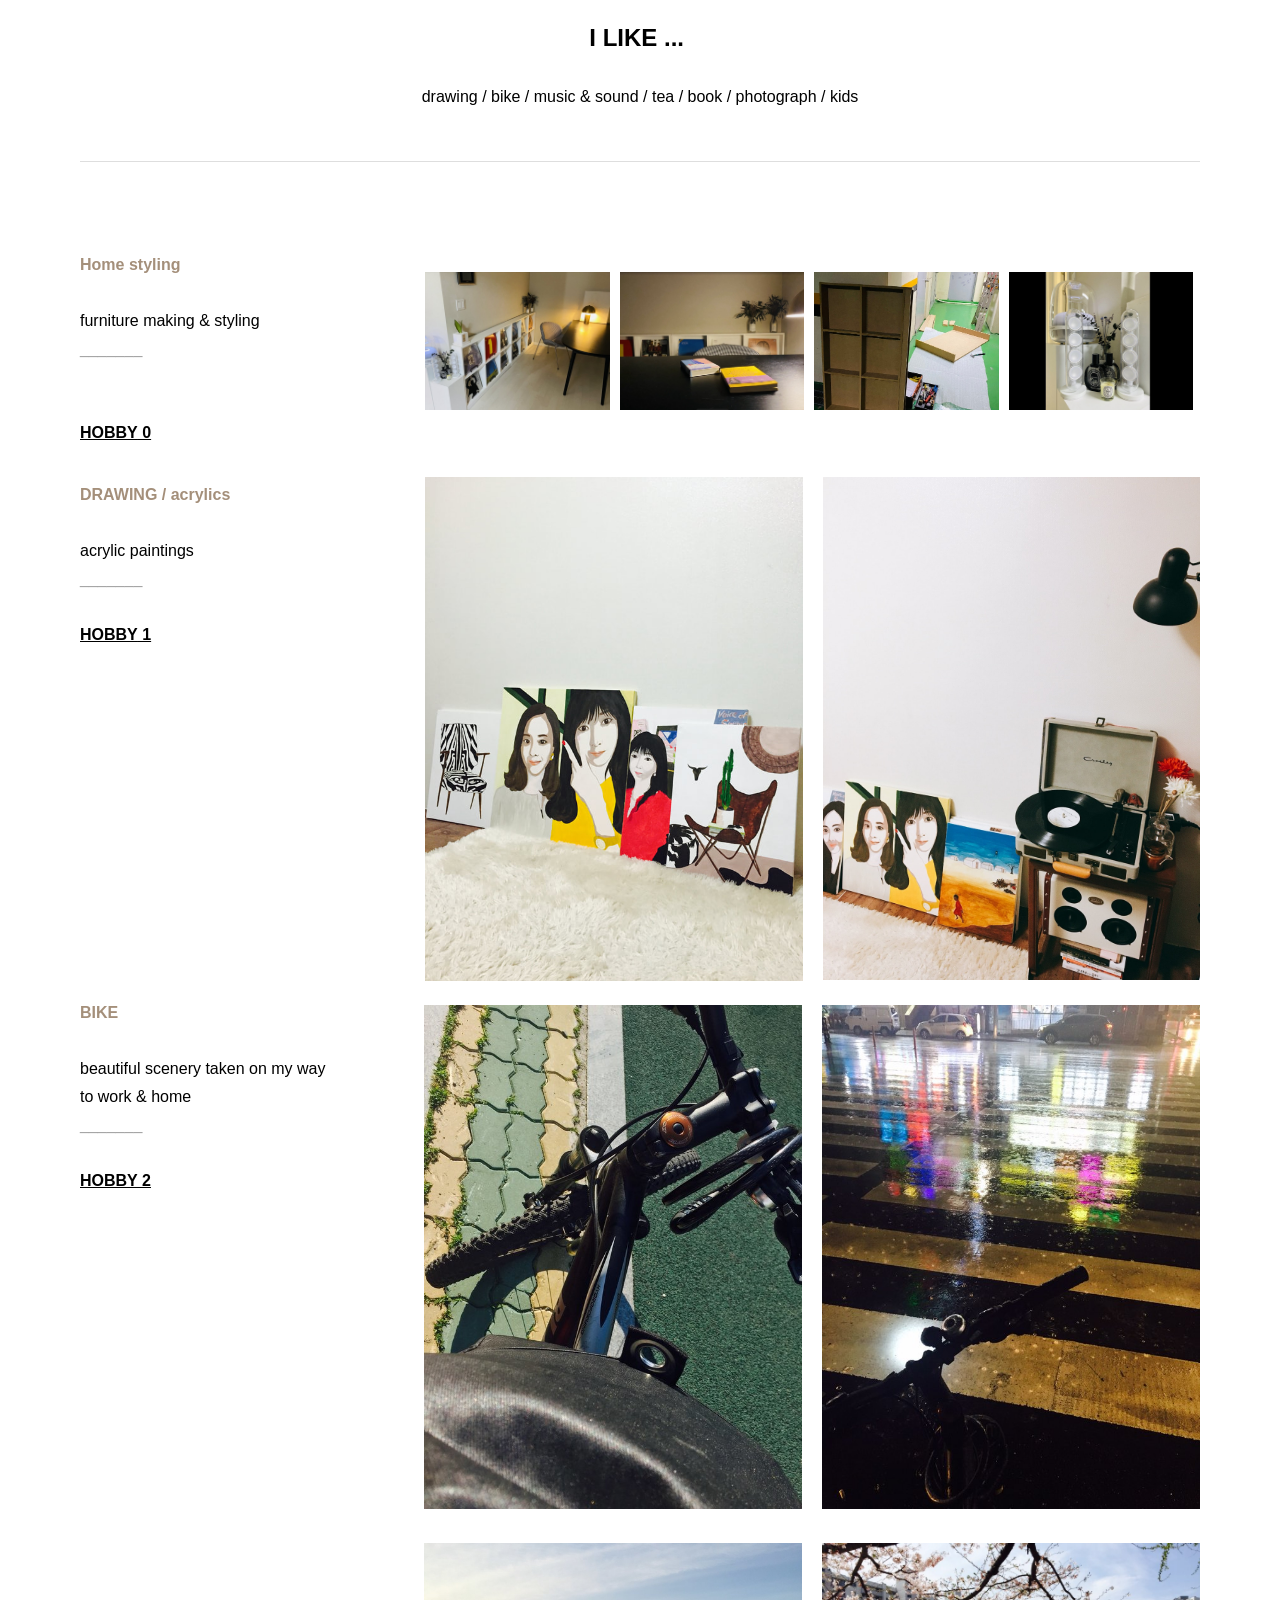
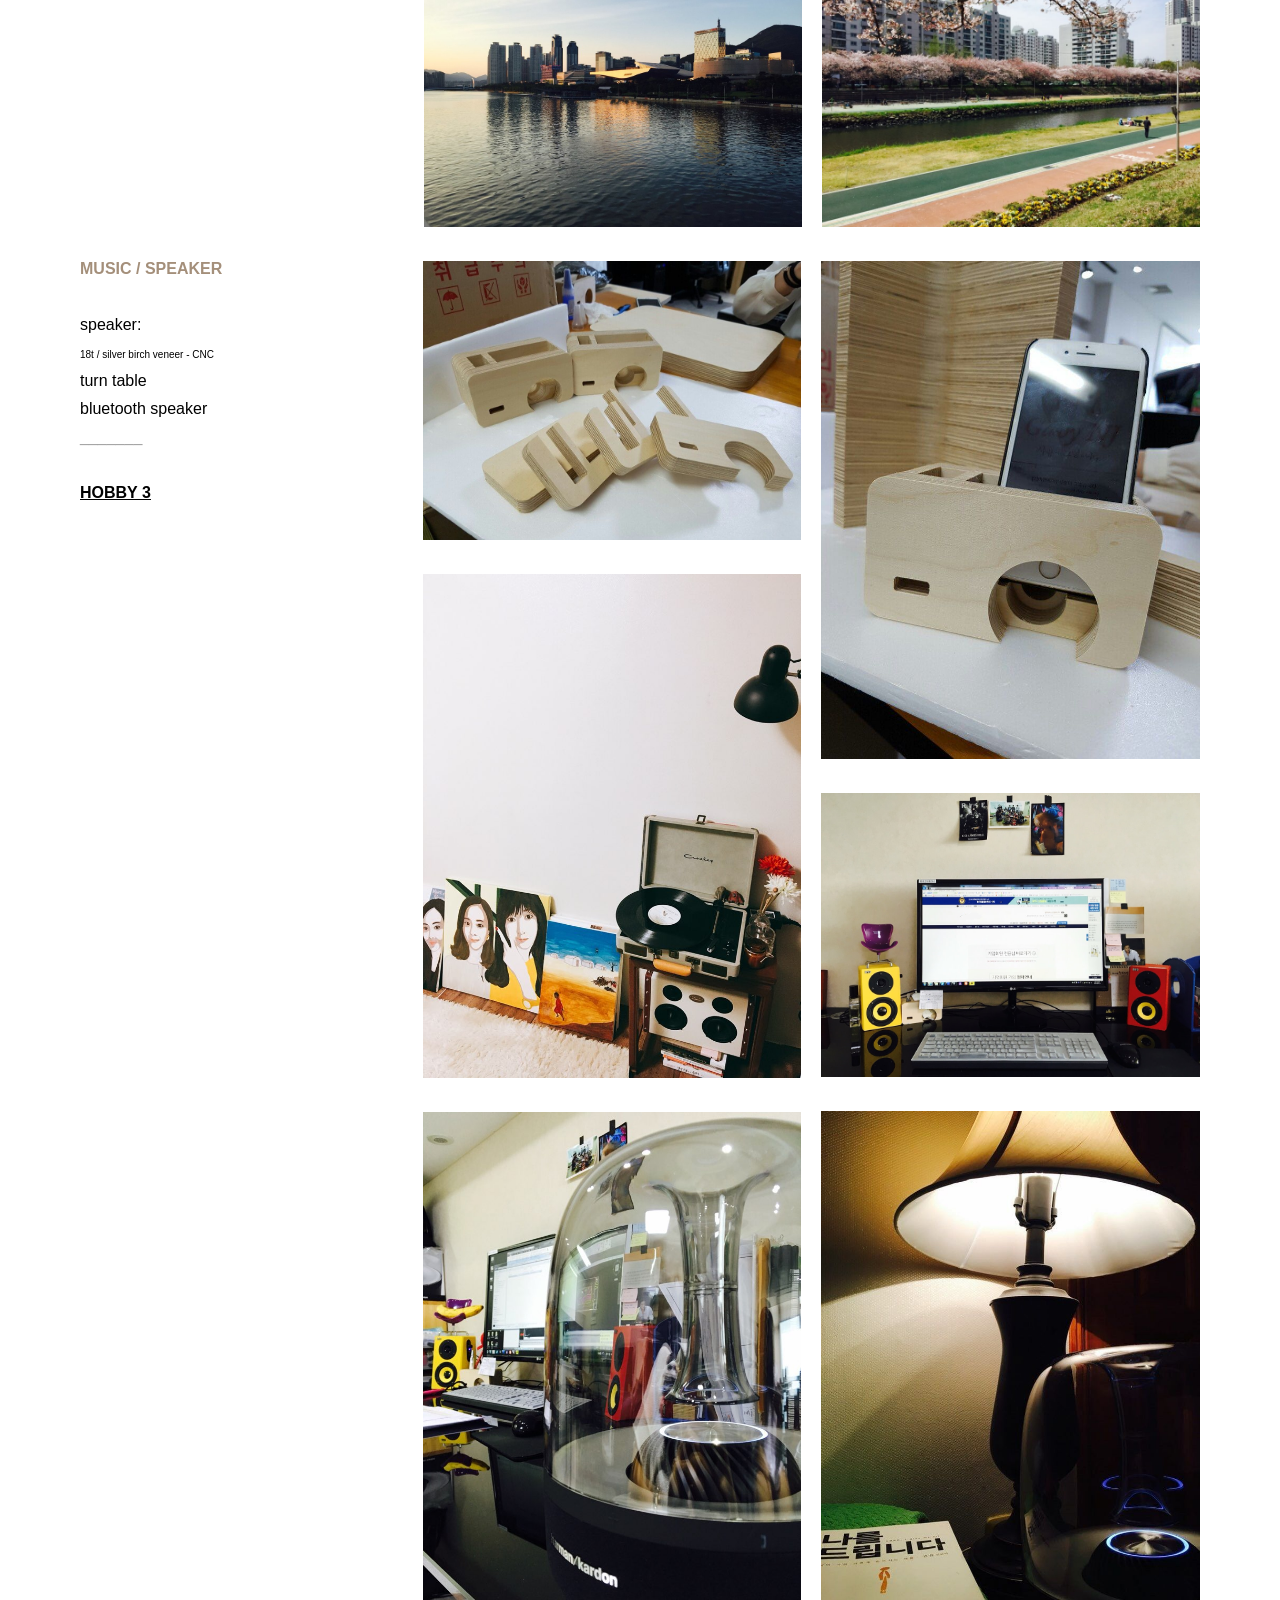
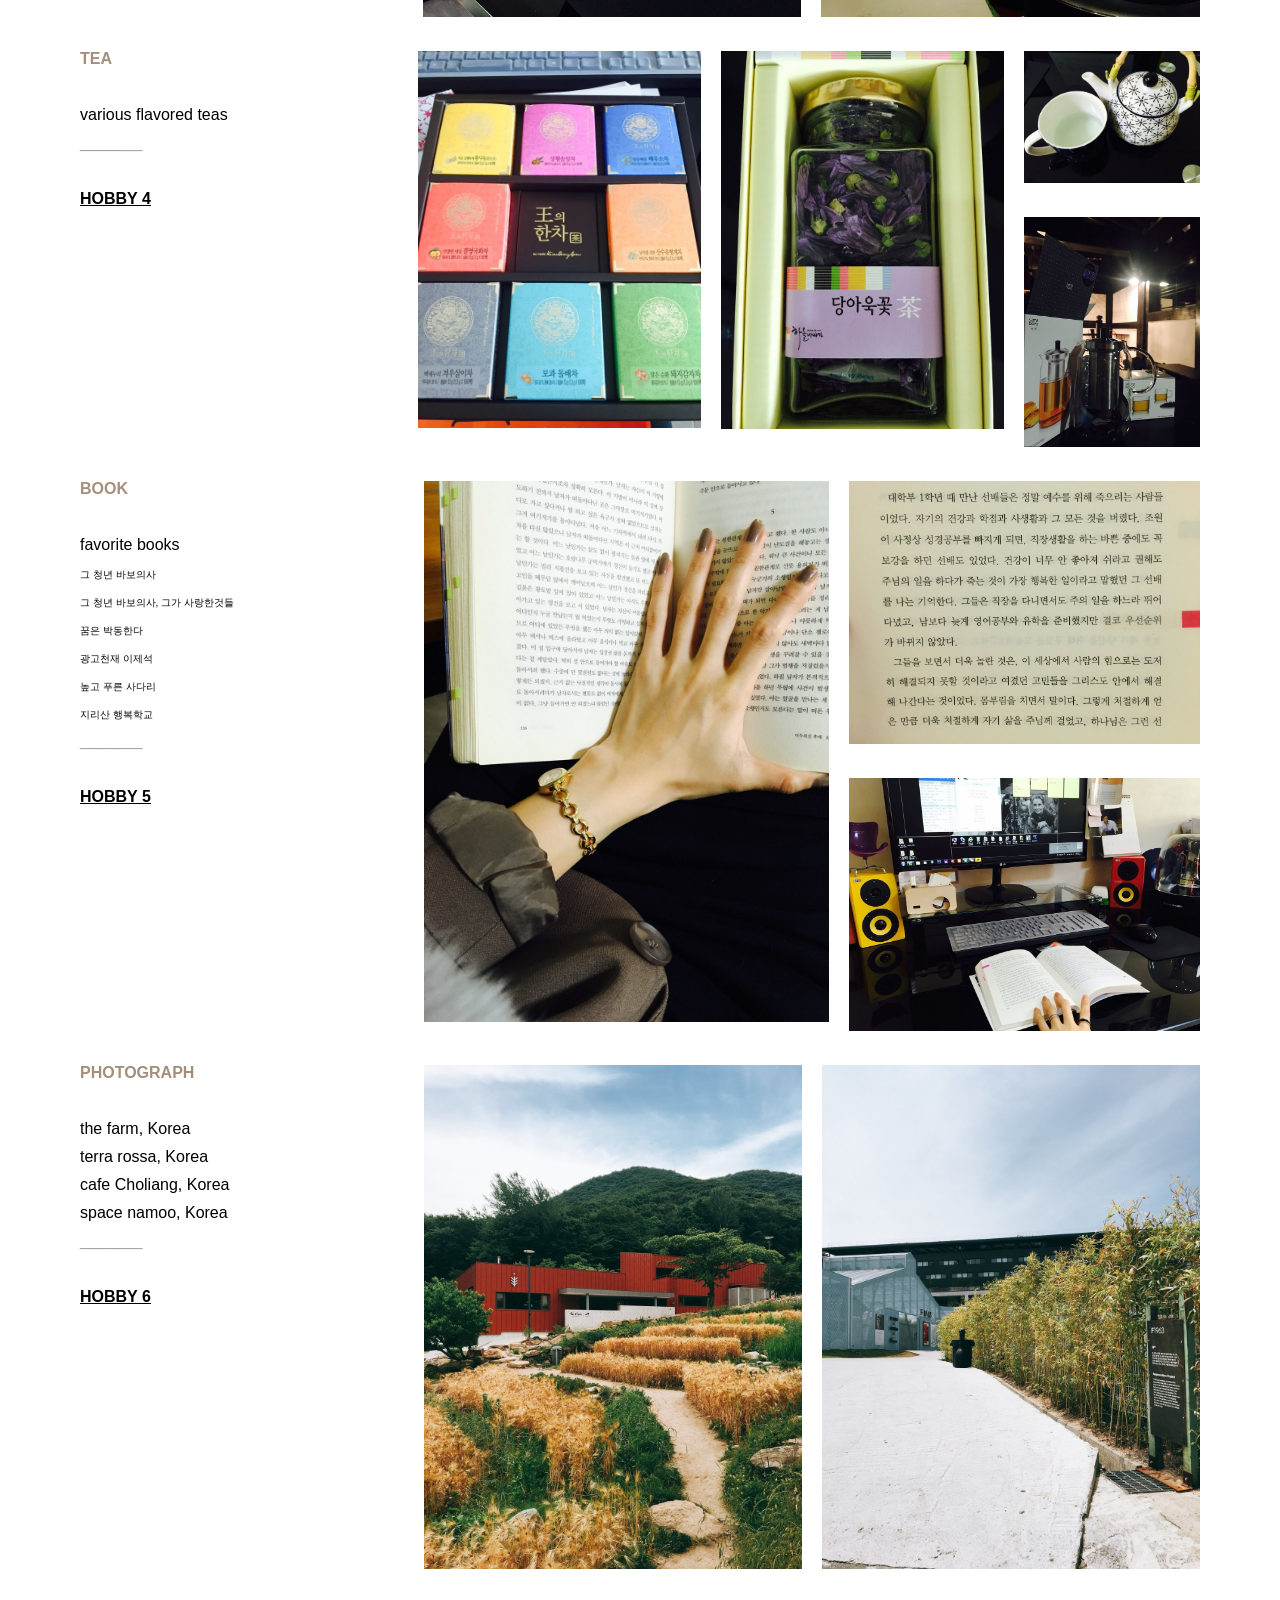
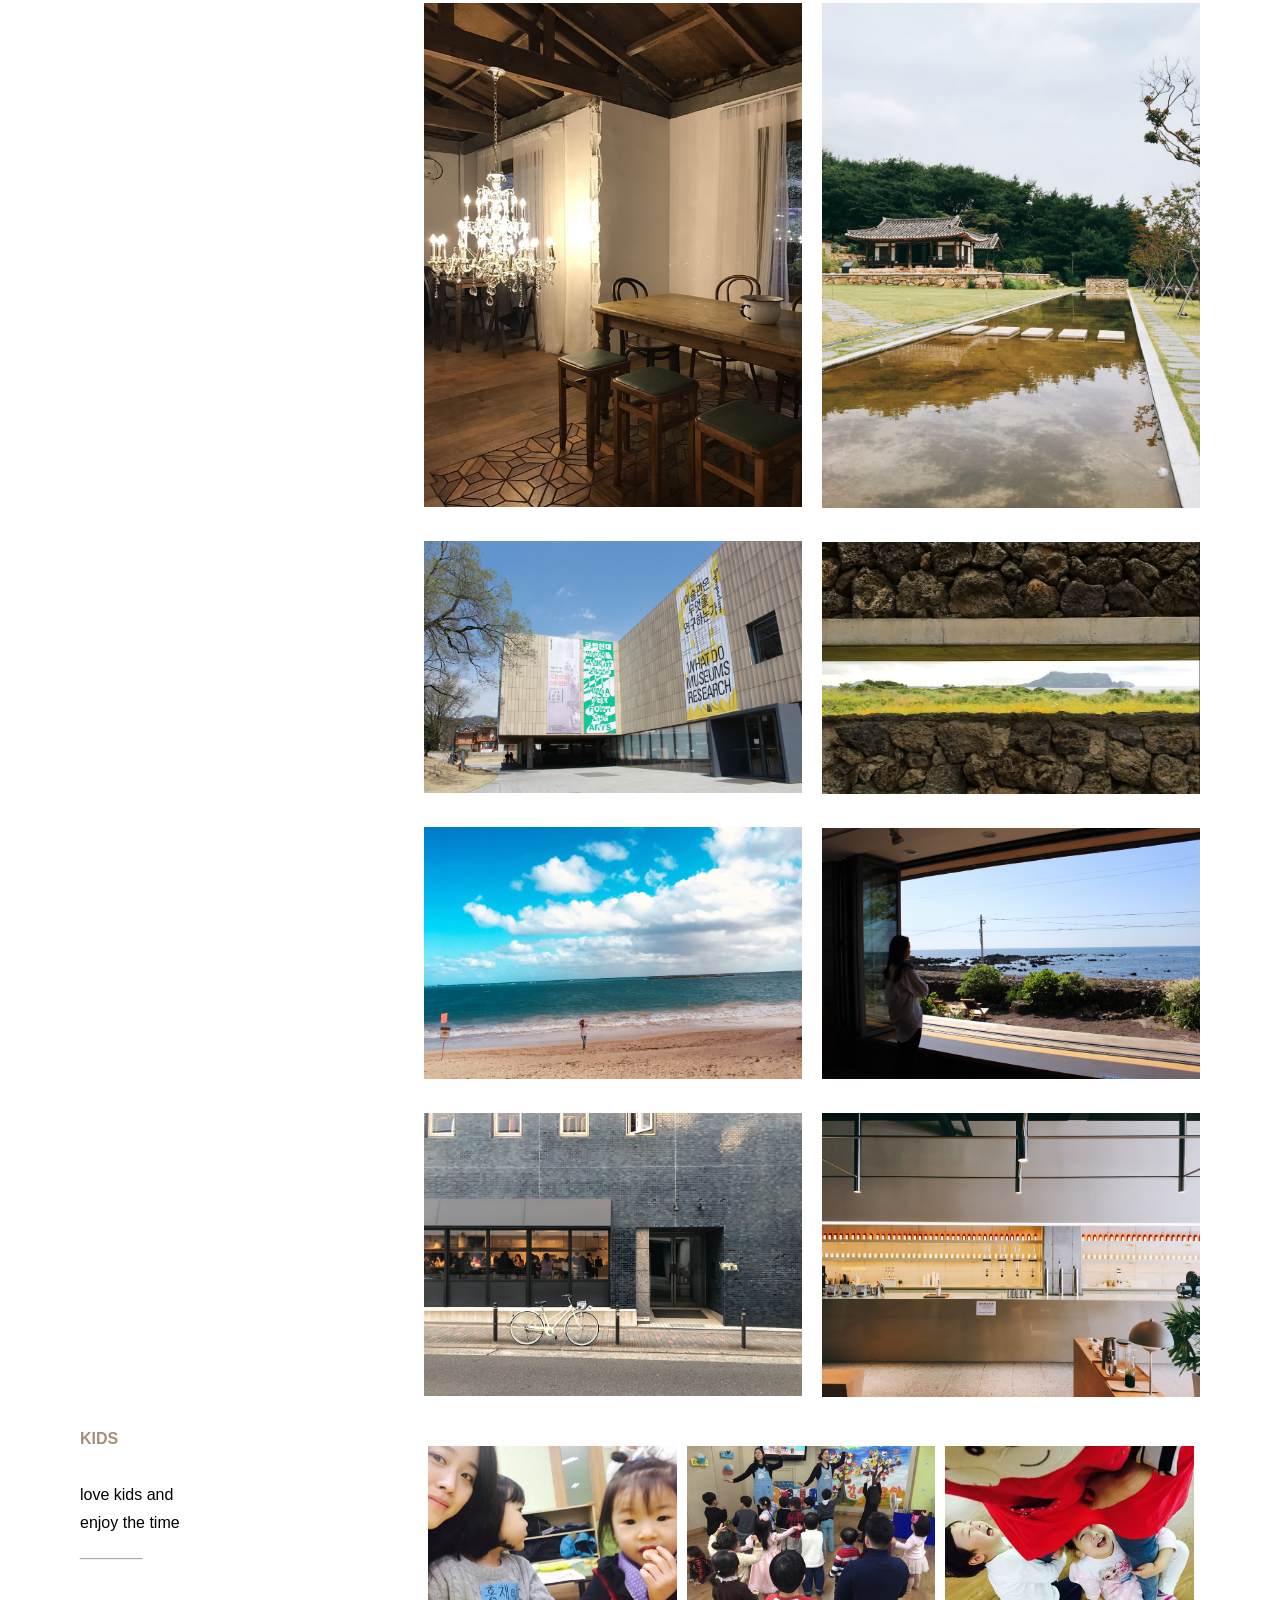
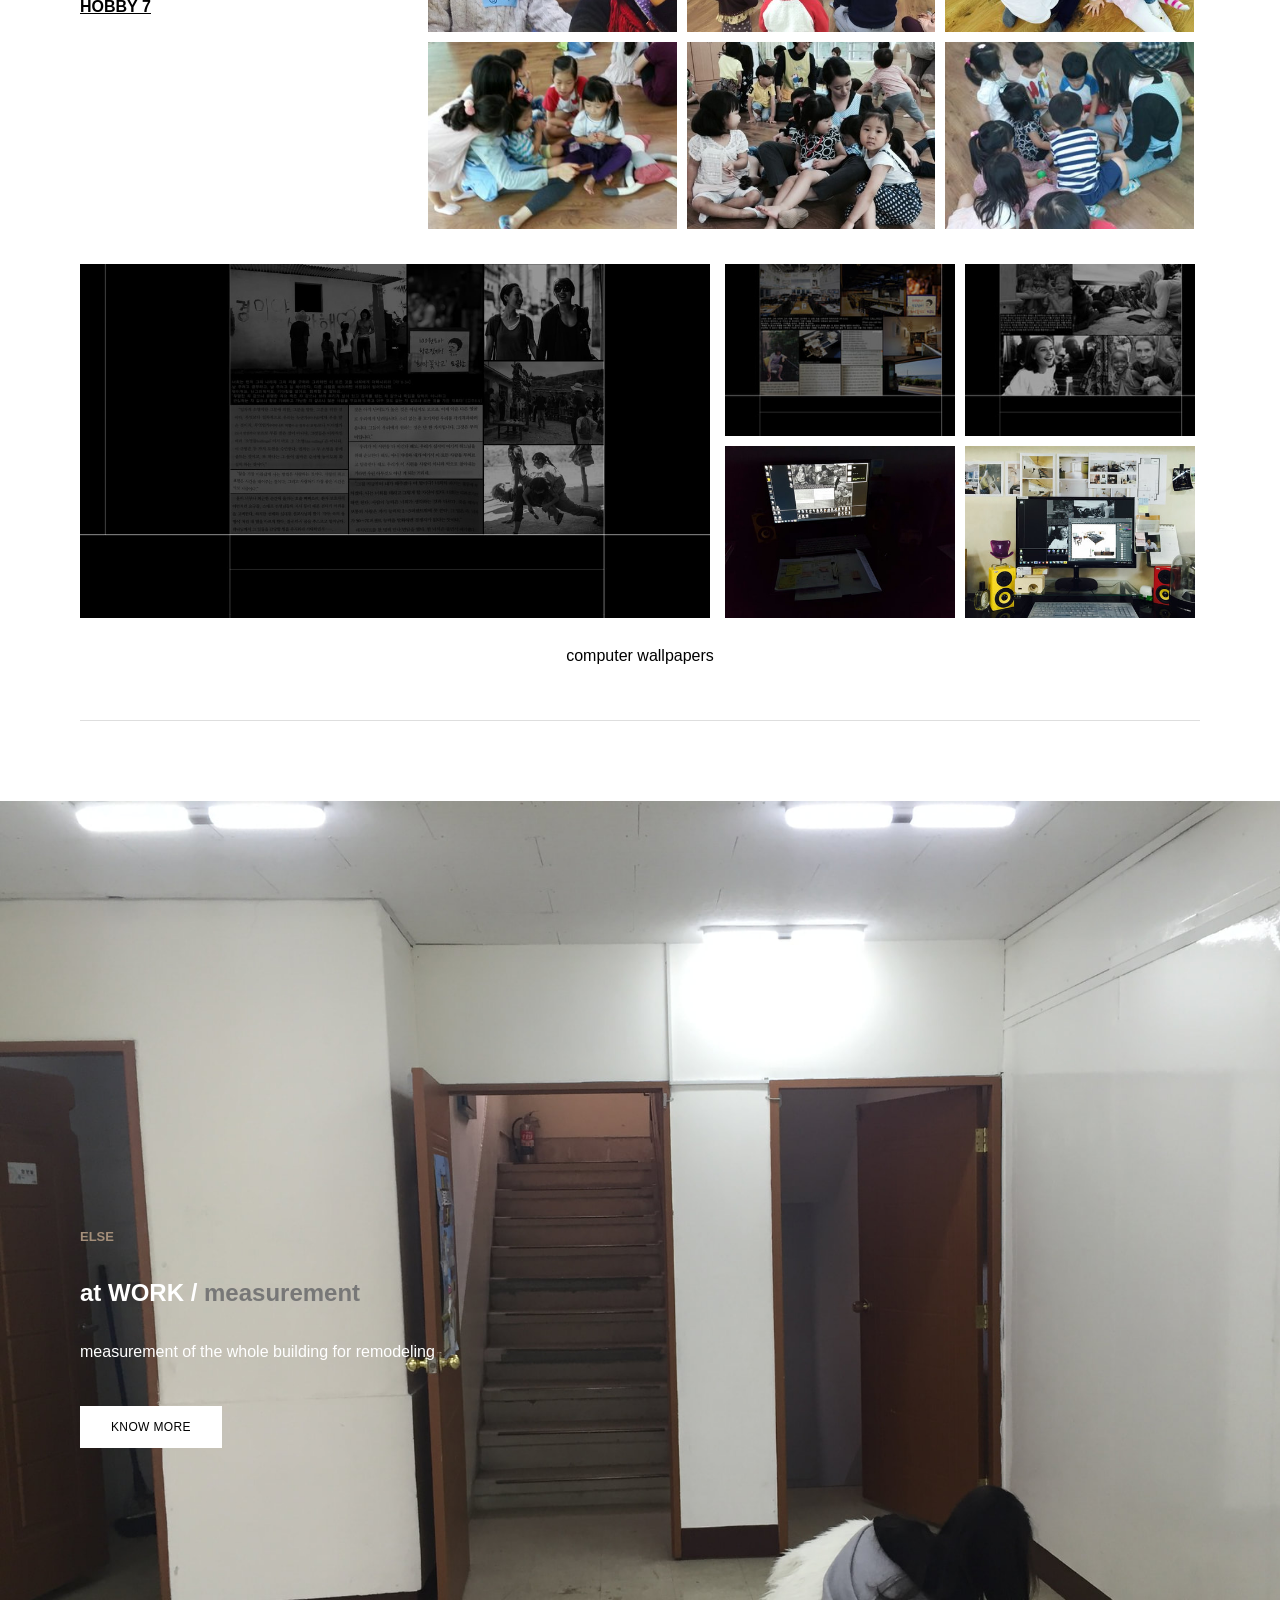
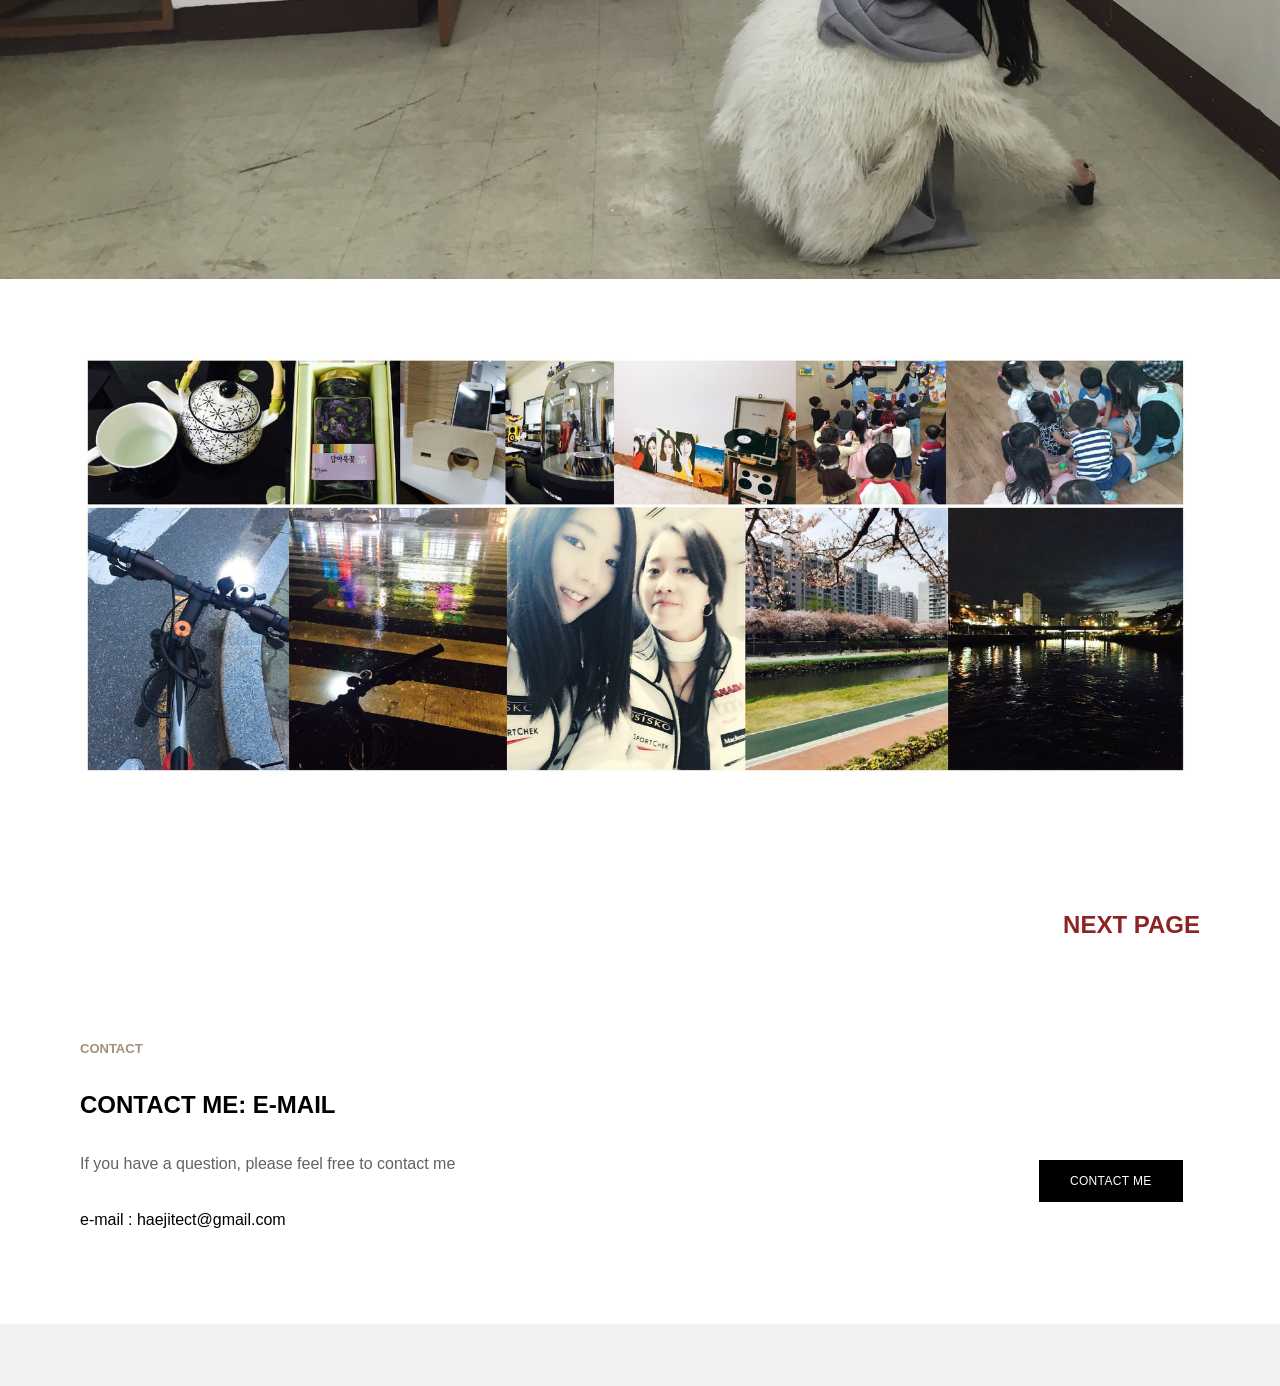
==== commit 557568a7: "Update index.html" ====
--- a/index.html
+++ b/index.html
@@ -178,7 +178,7 @@
 
 <div class="paragraph" style="text-align:left;"><a href="ARCHITECTURE.html">ARCHITECTURE</a></div>
 					
-<div class="paragraph" style="text-align:left;"><u><a href="INTERIOR.html">INTERIOR</a></u></div>
+<div class="paragraph" style="text-align:left;"><u><a href="INTERIOR.html">INTERIOR DESIGN</a></u></div>
 
 
 
@@ -234,7 +234,7 @@
 
 <h2 class="wsite-content-title">HAEJI, HWANG</h2>
 
-<div class="paragraph">designer &amp; deputy chief in architecture &amp; interior company<br><br><br>working experience:<br>​commercial / residential / educational / medical space / warehouse ...<br><br></div>
+<div class="paragraph">designer &amp; deputy chief in architecture &amp; interior design company<br><br><br>working experience:<br>​commercial / residential / educational / medical space / warehouse ...<br><br></div>
 
 
 					
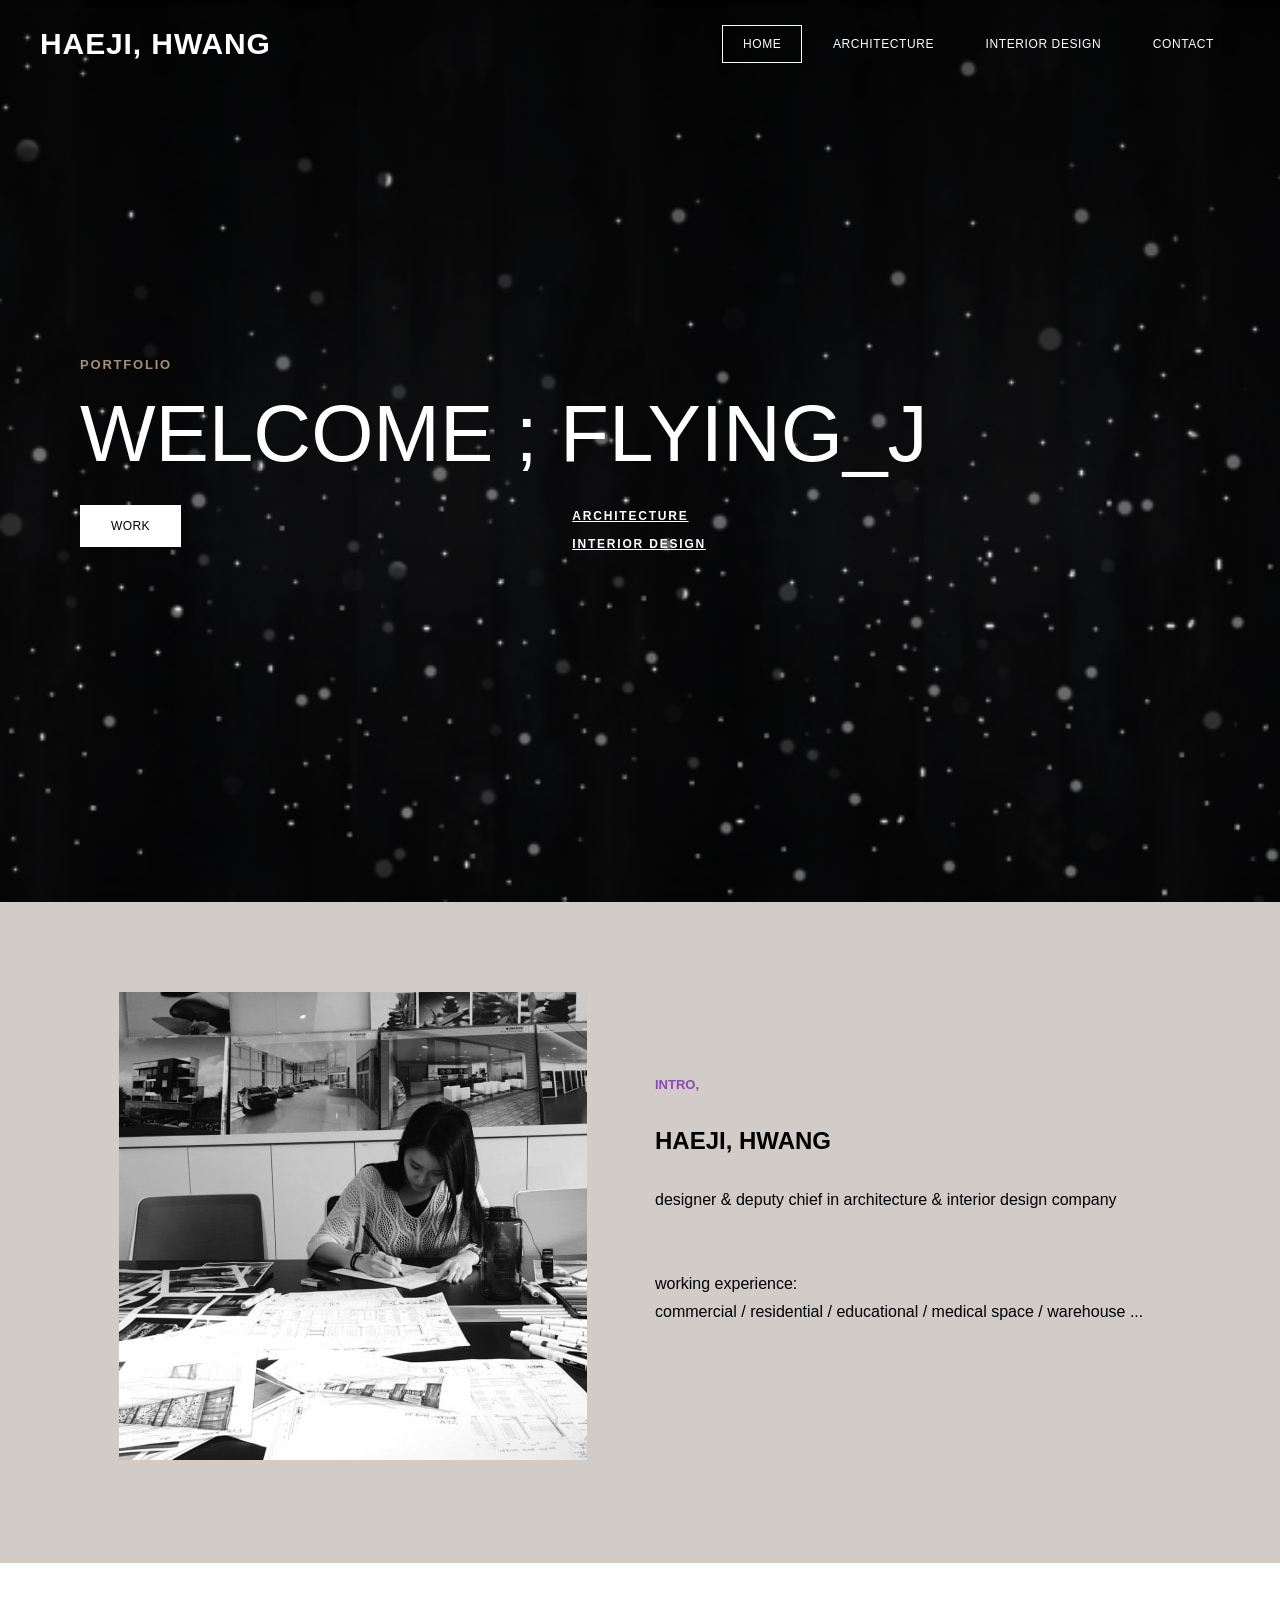
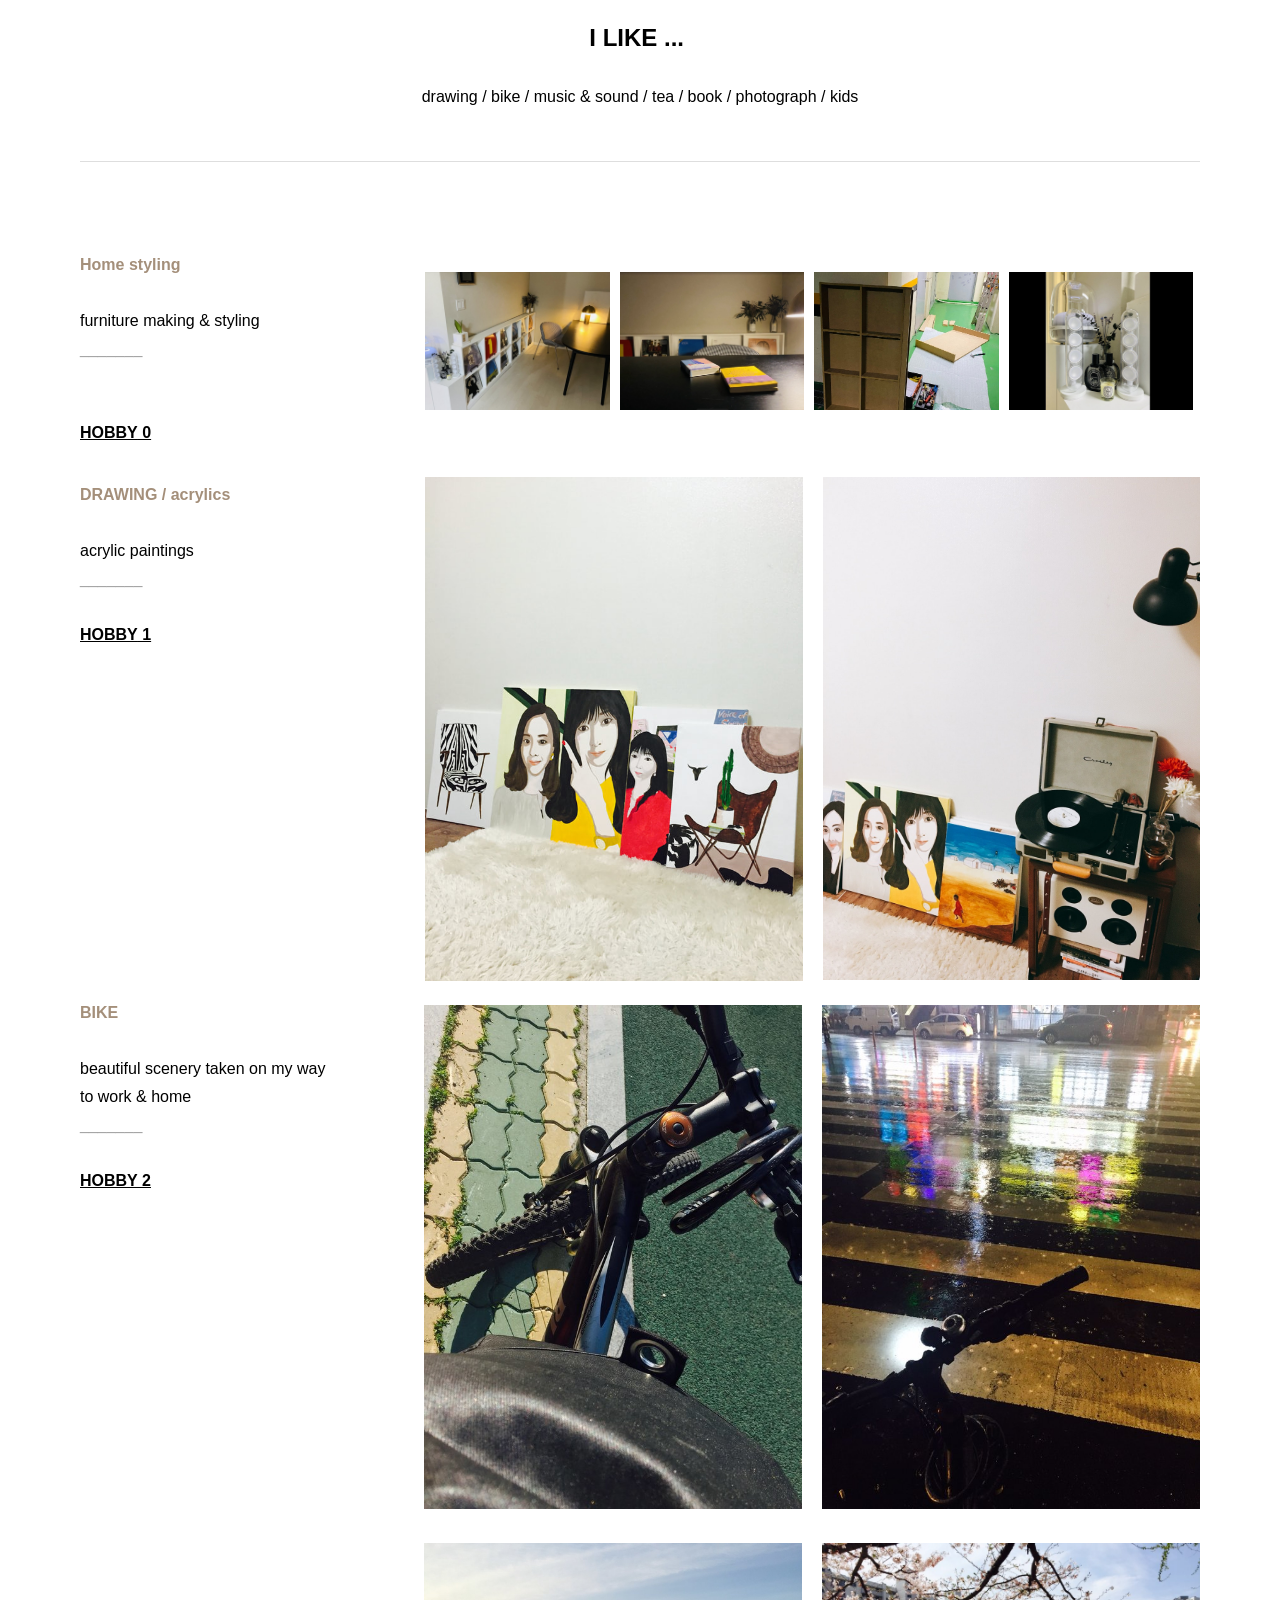
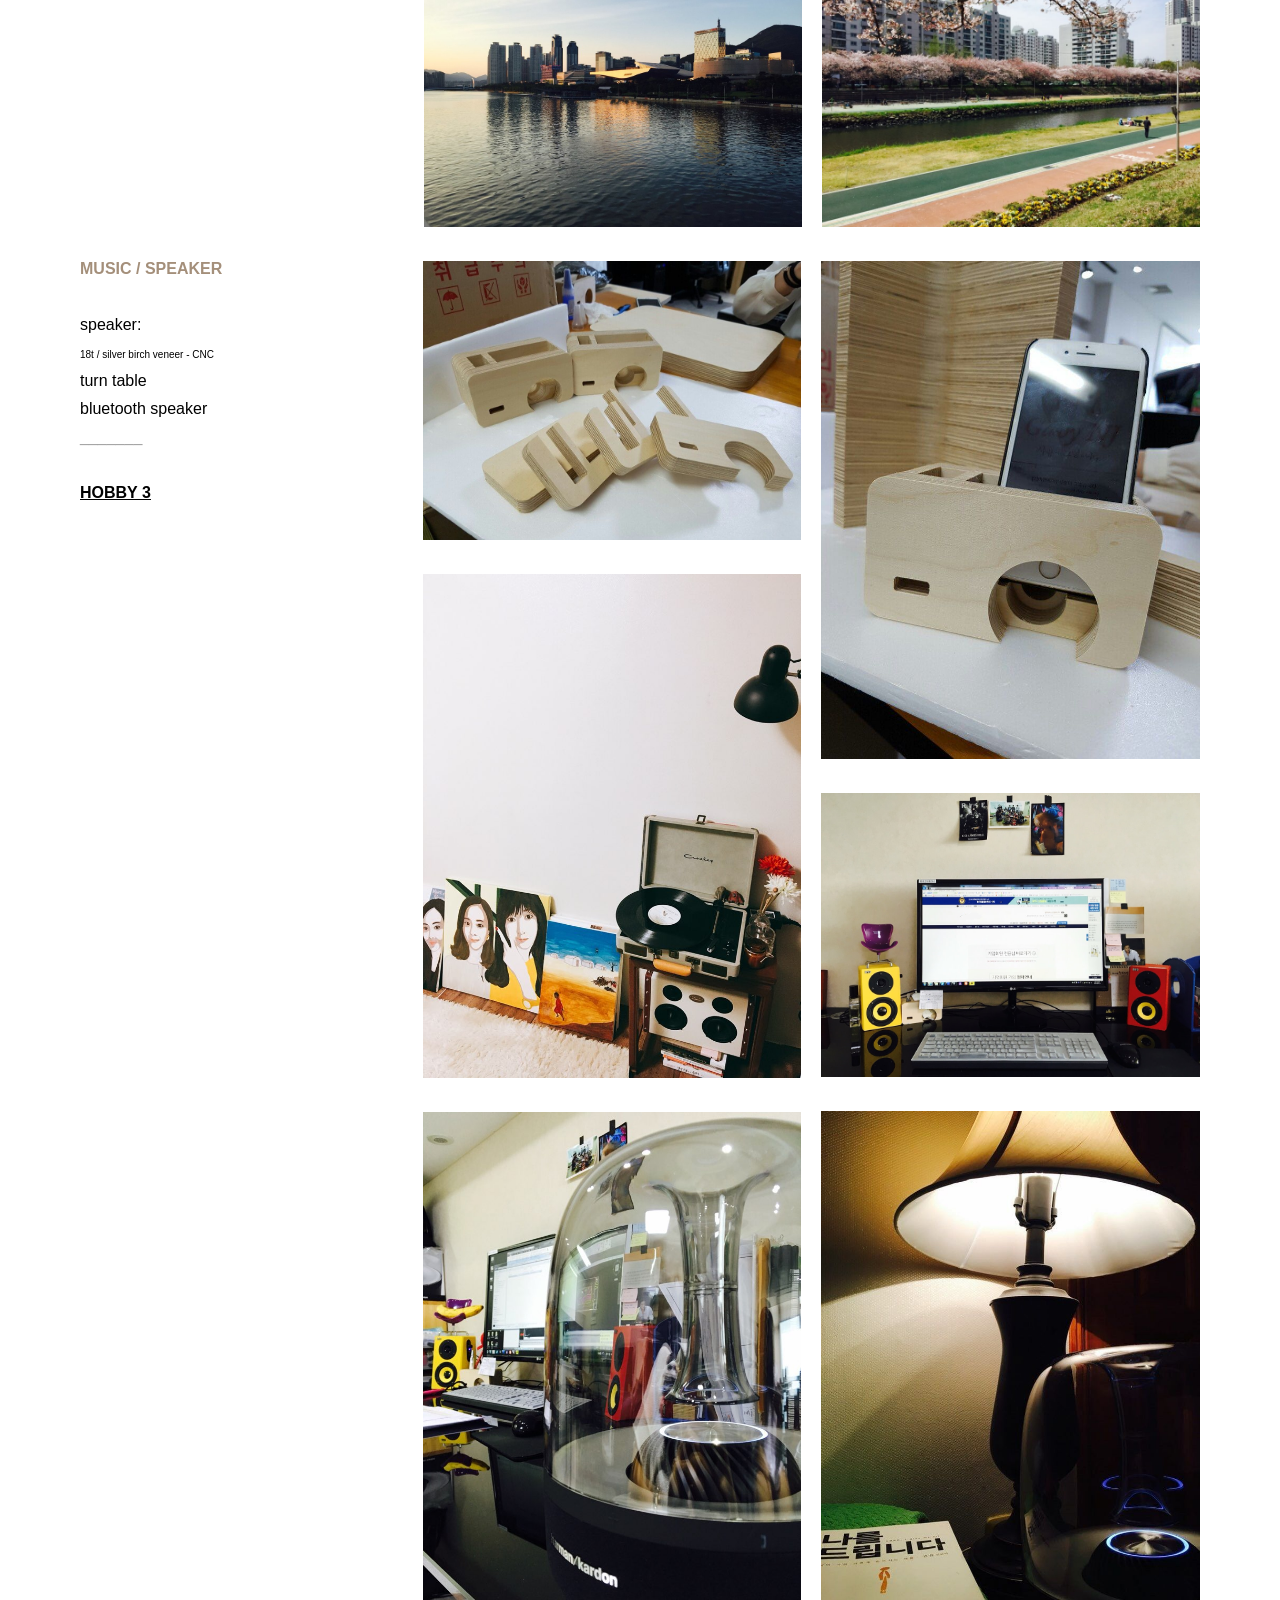
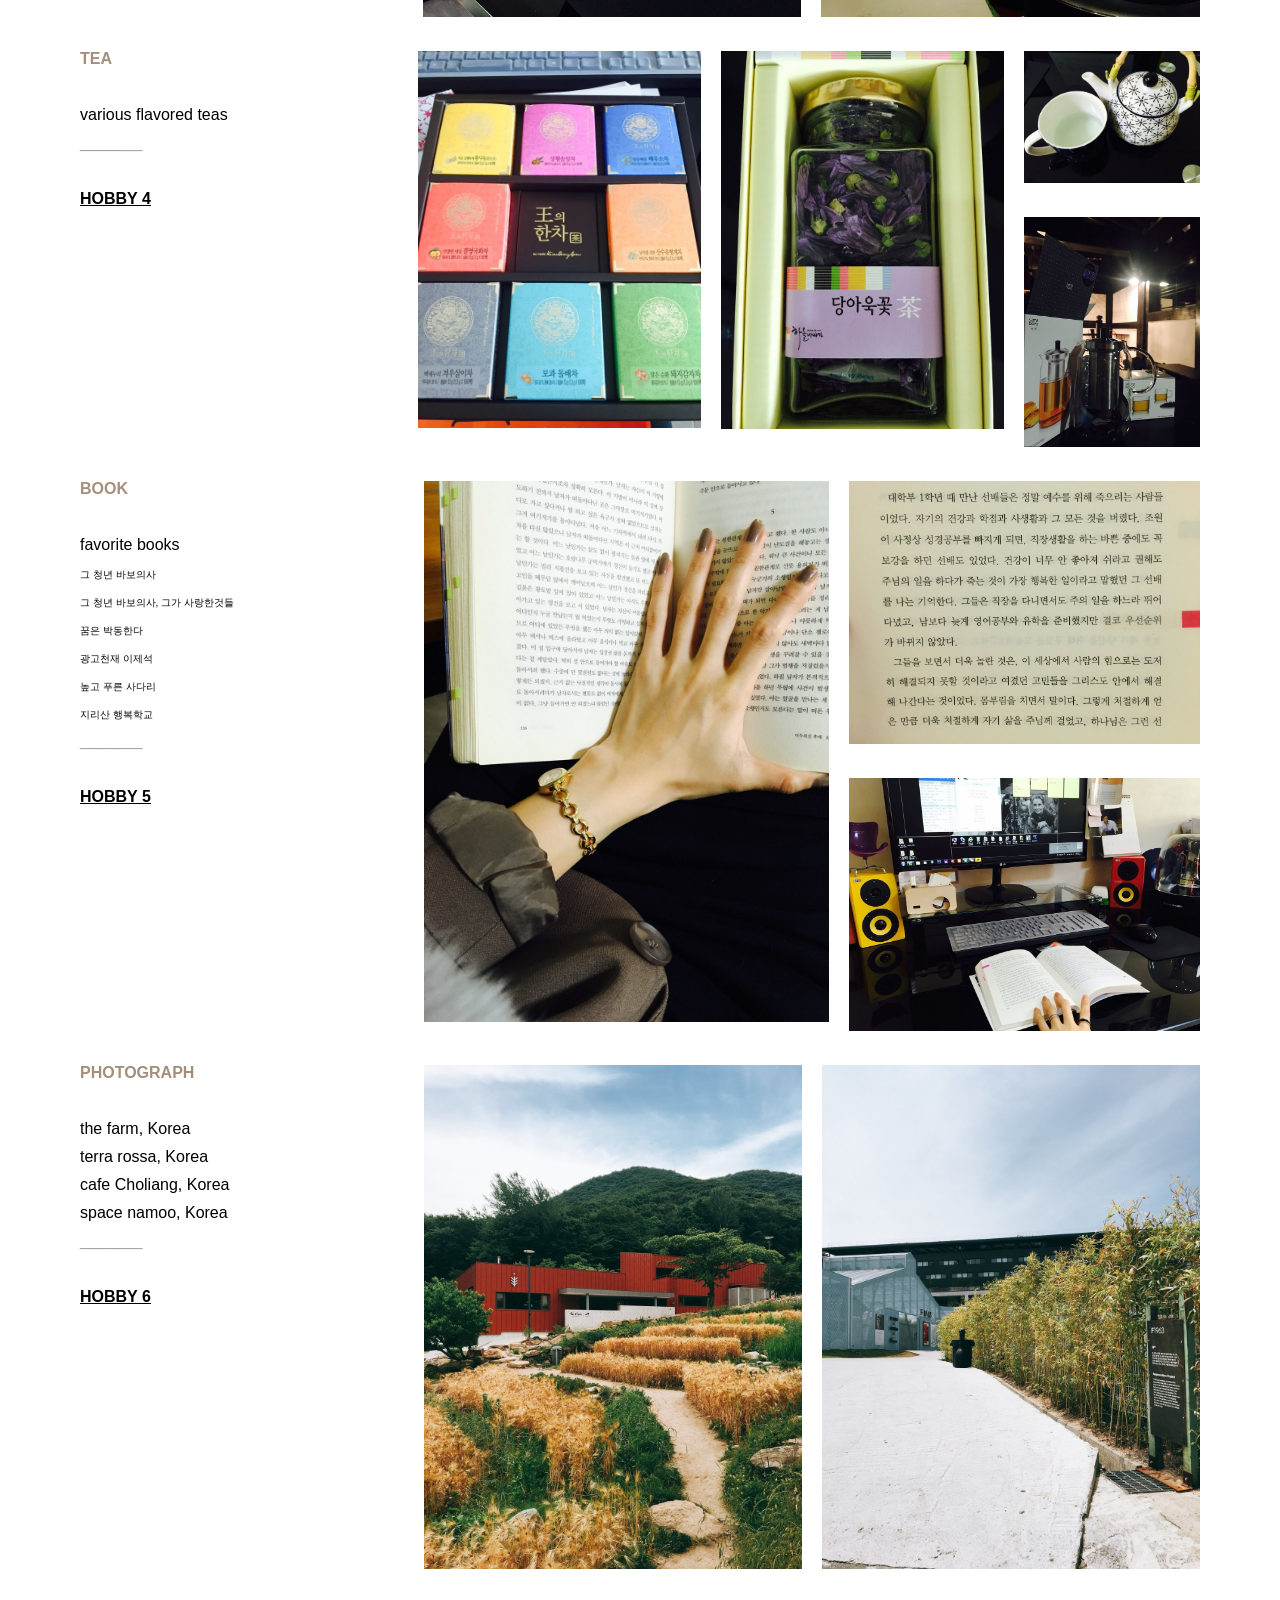
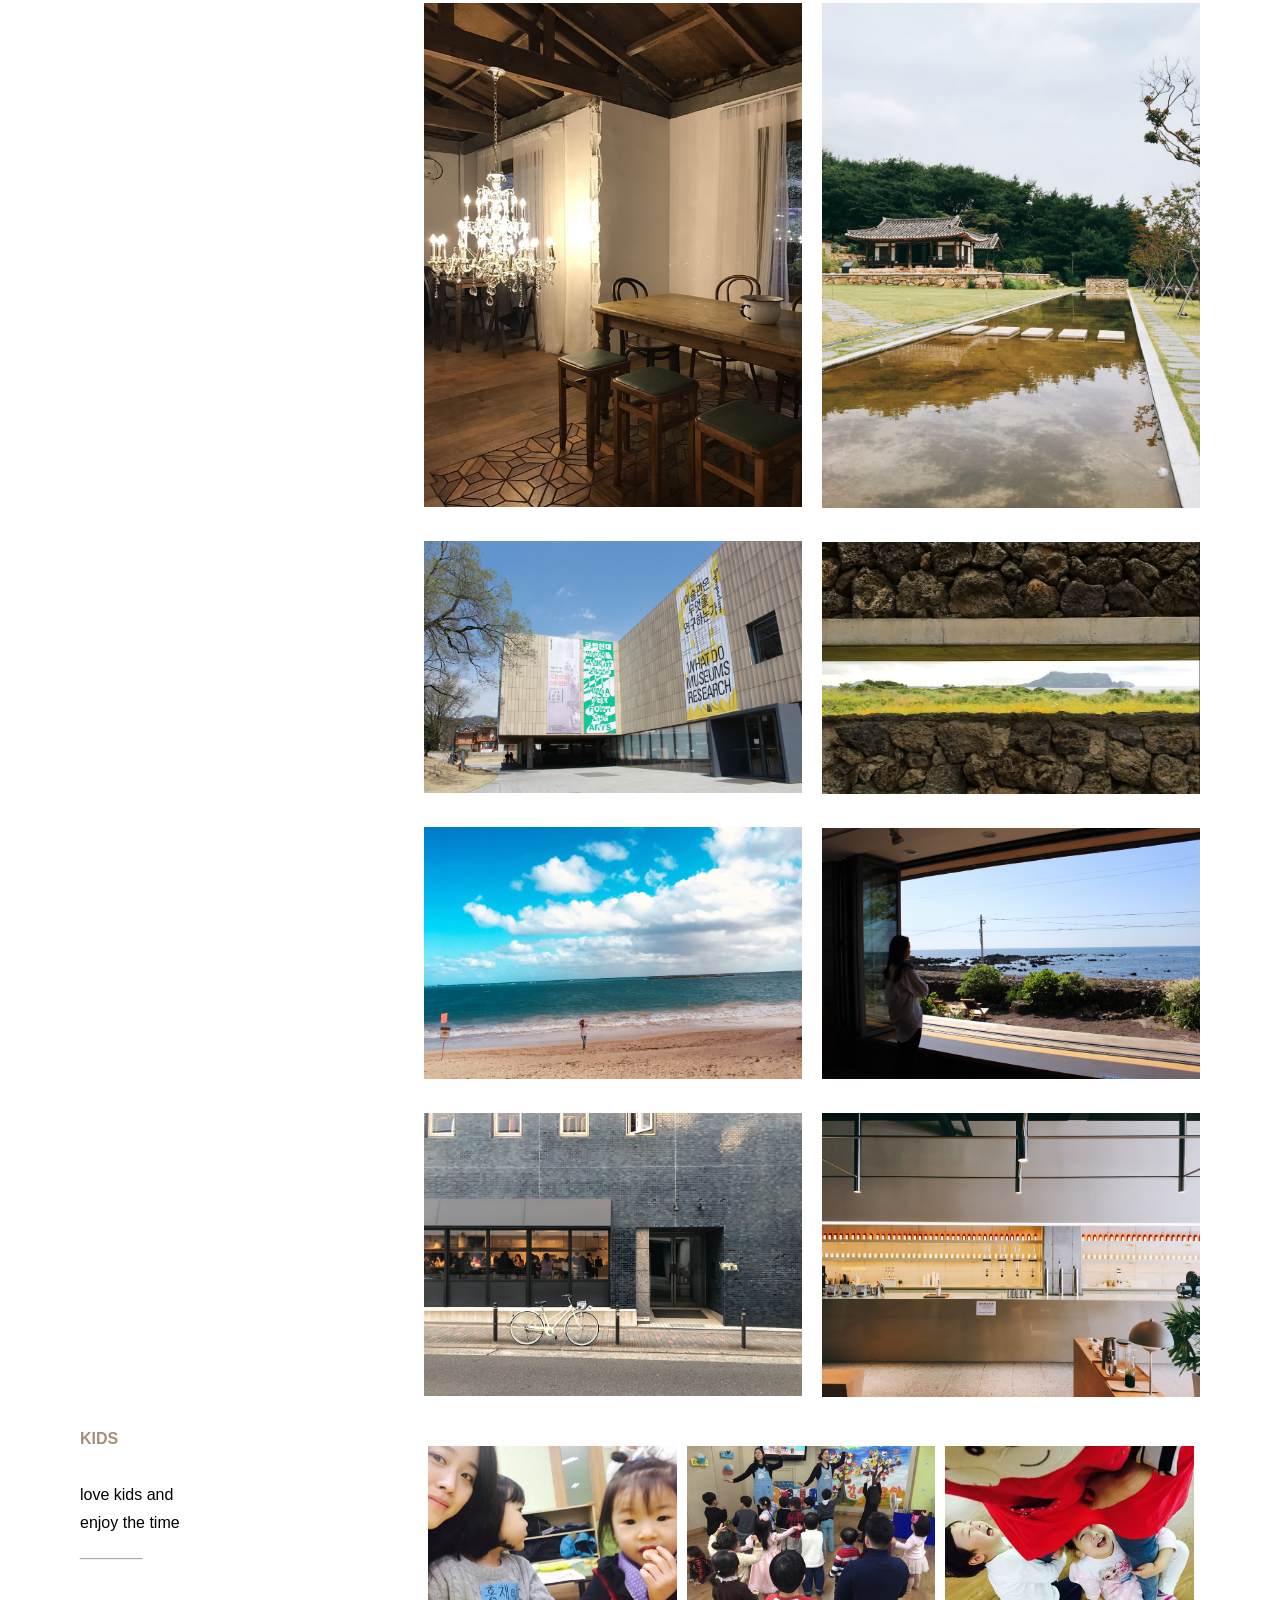
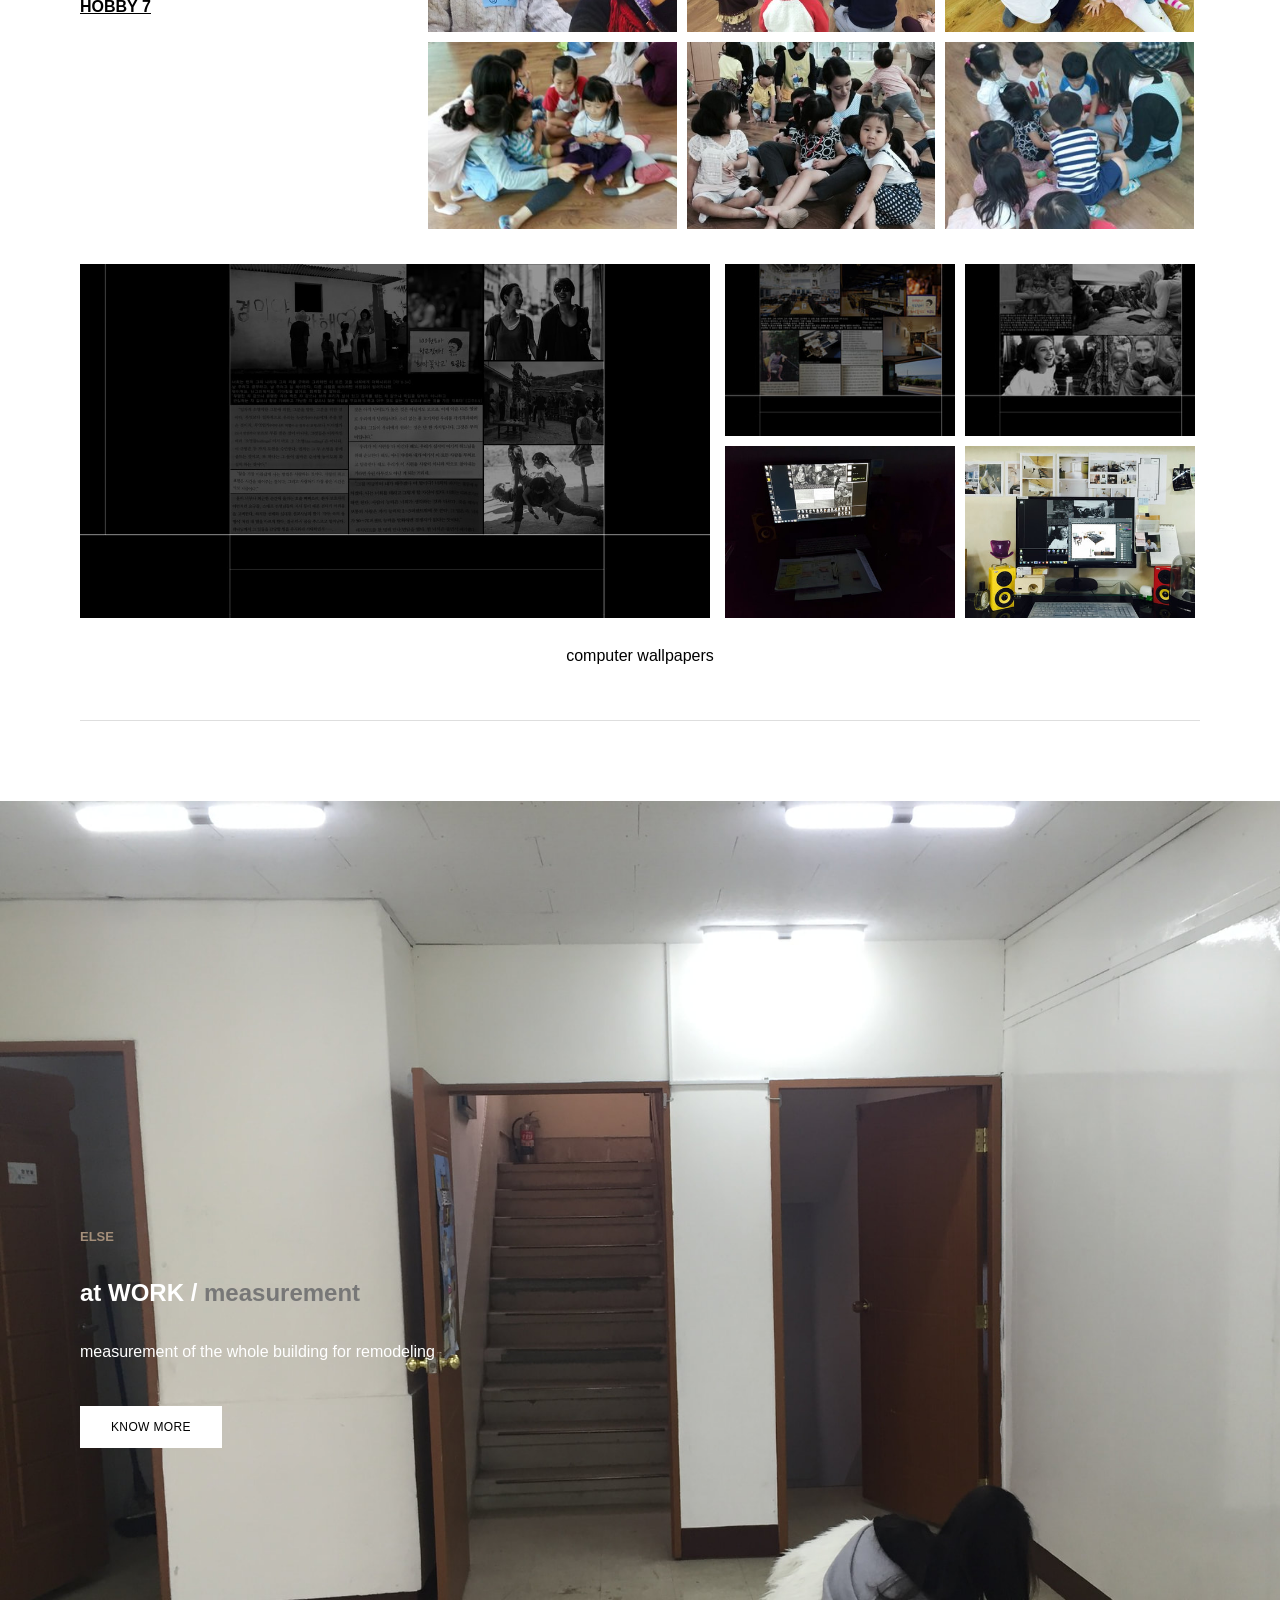
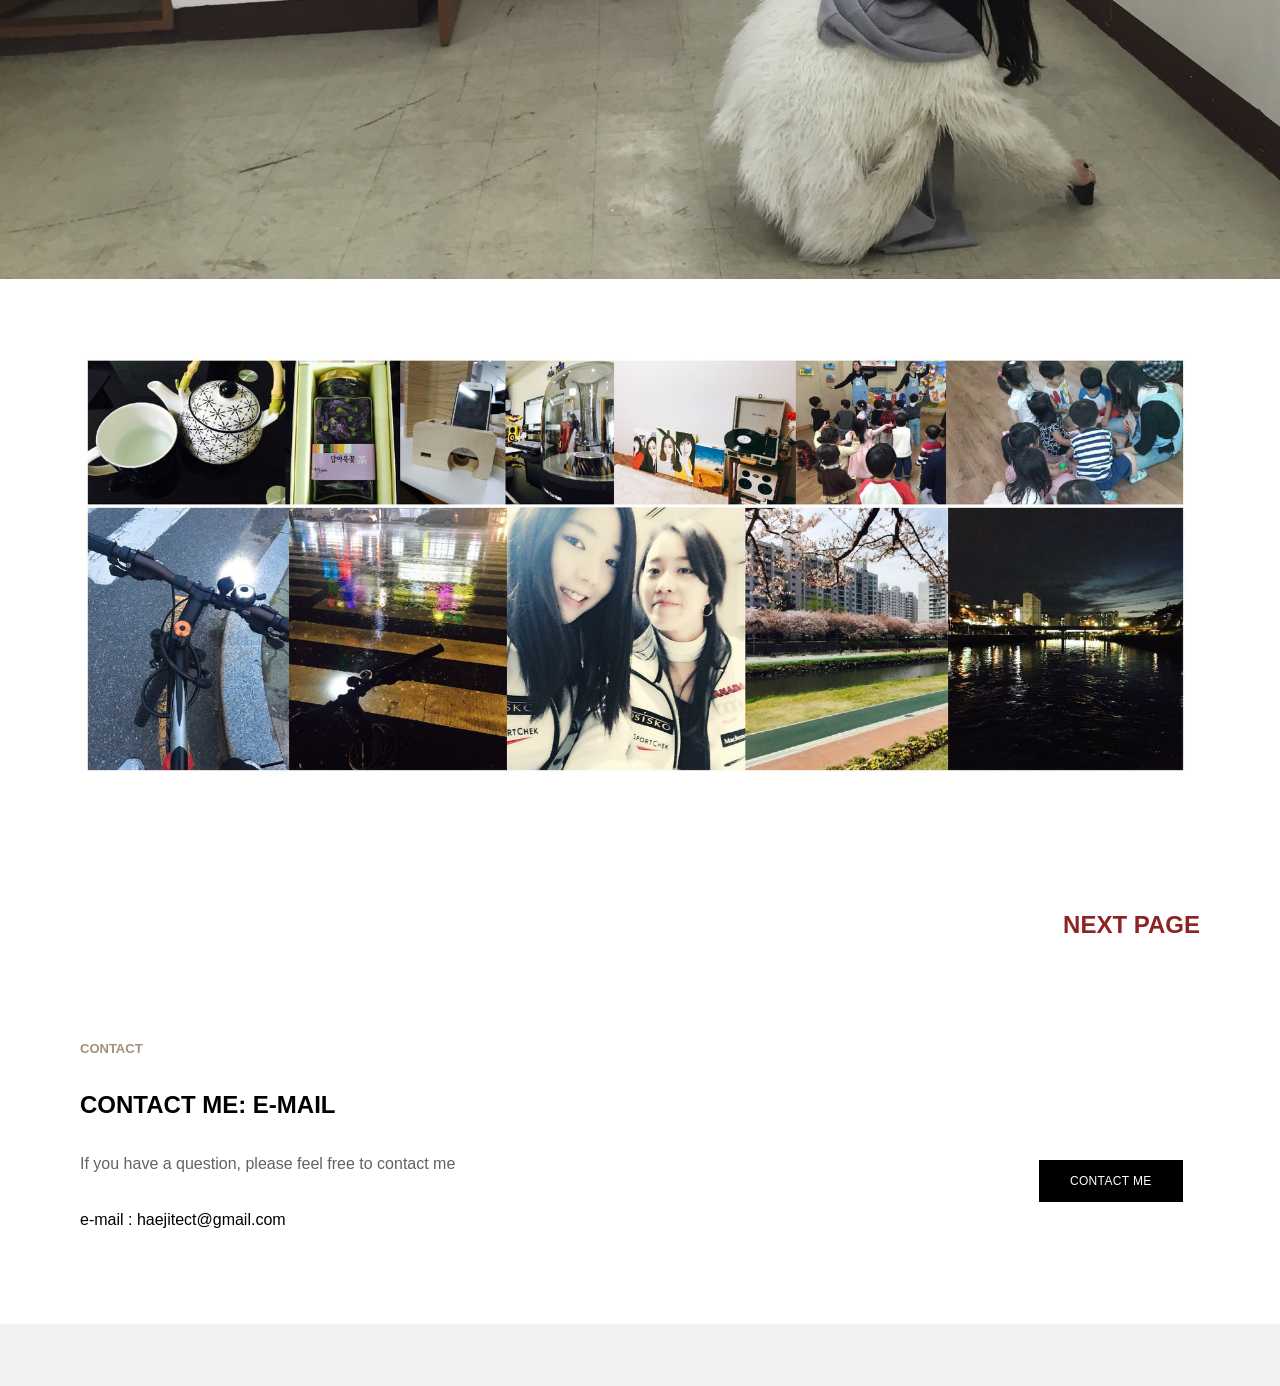
==== commit 97f85ec1: "Update index.html" ====
--- a/index.html
+++ b/index.html
@@ -146,7 +146,17 @@
     <div class="banner-wrap">
       <div class="wsite-elements wsite-not-footer wsite-header-elements">
 	<div class="wsite-section-wrap">
-	<div class="wsite-section wsite-header-section wsite-section-bg-image wsite-section-effect-reveal" style="height: 902px;vertical-align: middle;background-image: url(&quot;home_files/419245244.jpg&quot;) ;background-repeat: no-repeat ;background-position: undefined undefined ;background-size: 100% ;background-color: transparent ;background-size: cover;">
+    
+		
+		
+	<div class="wsite-section wsite-header-section wsite-section-bg-image wsite-section-effect-reveal"
+     style="height: 902px; vertical-align: middle;
+            background-image: url('home_files/background.jpg');
+            background-repeat: no-repeat;
+            background-position: center;
+            background-size: cover;">	
+		
+		
 		<div class="wsite-section-content">
 			
           <div class="container" style="padding-top: 88px;">
